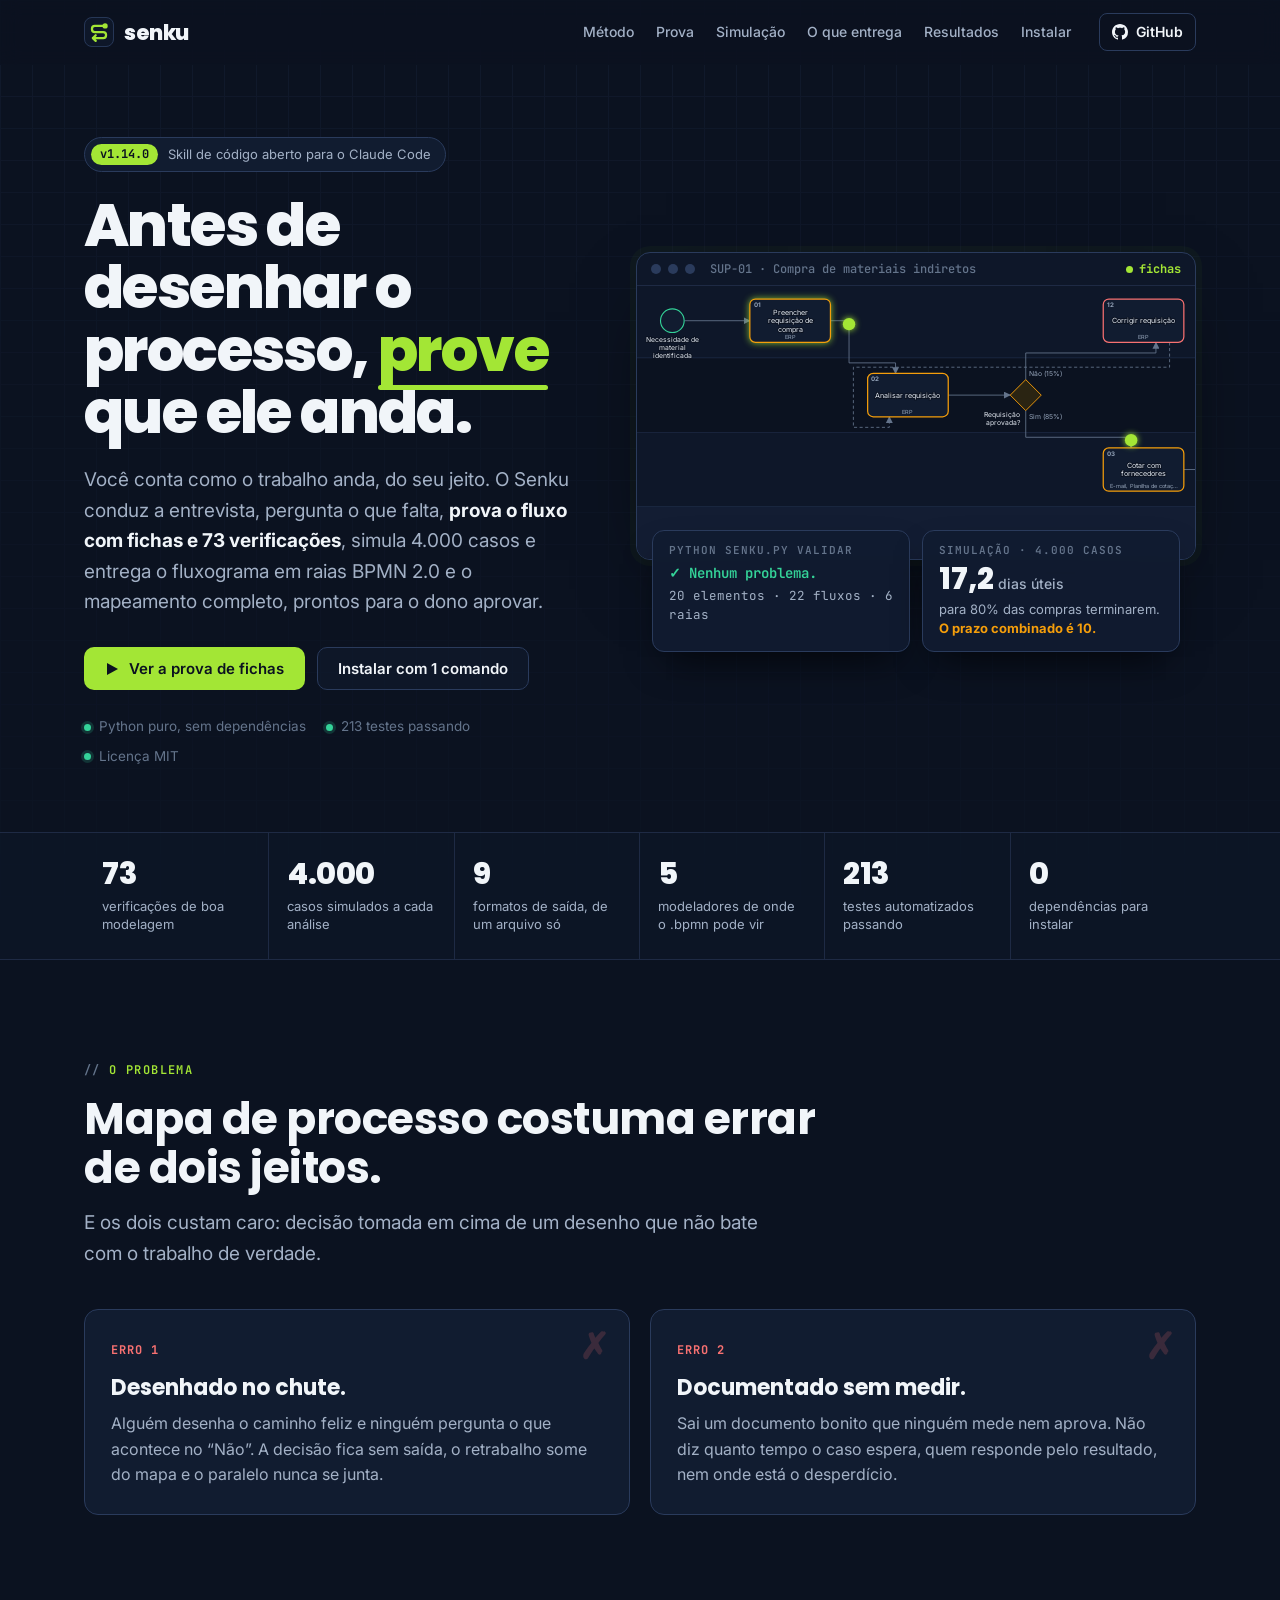
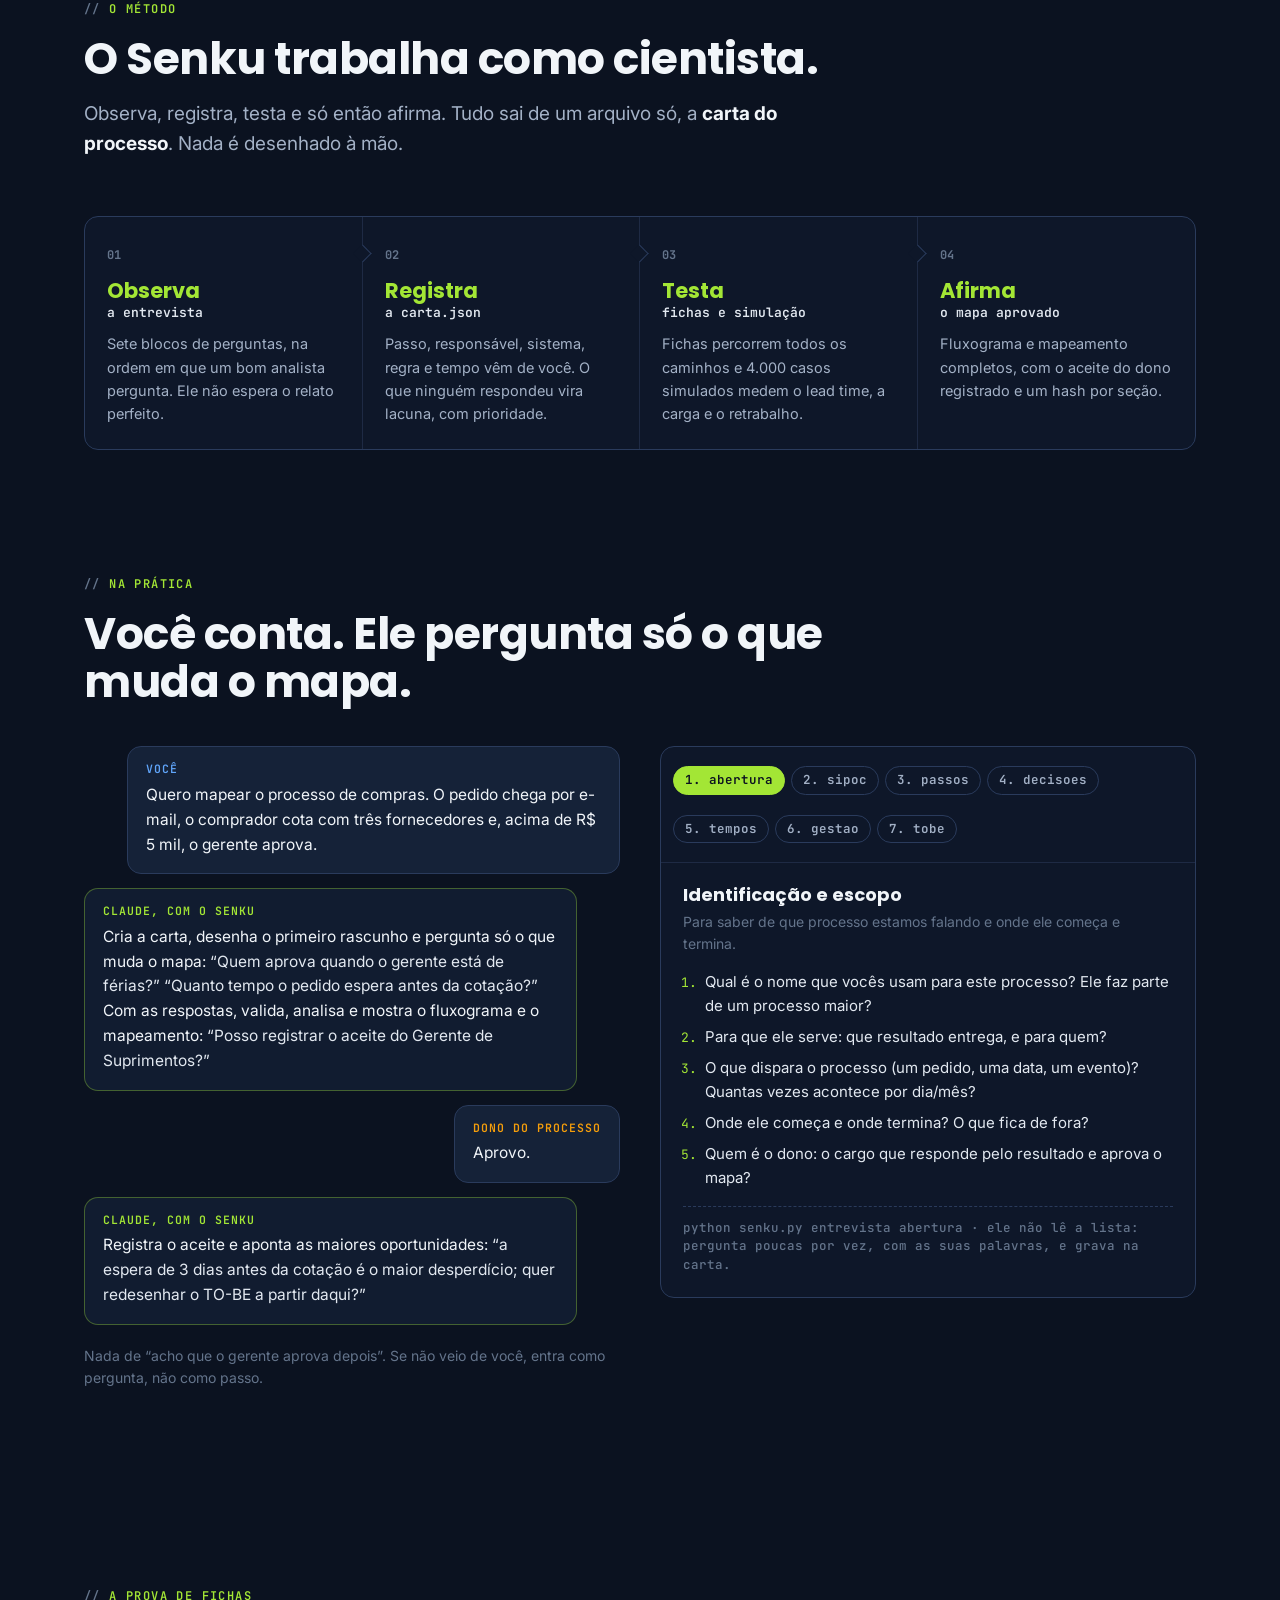
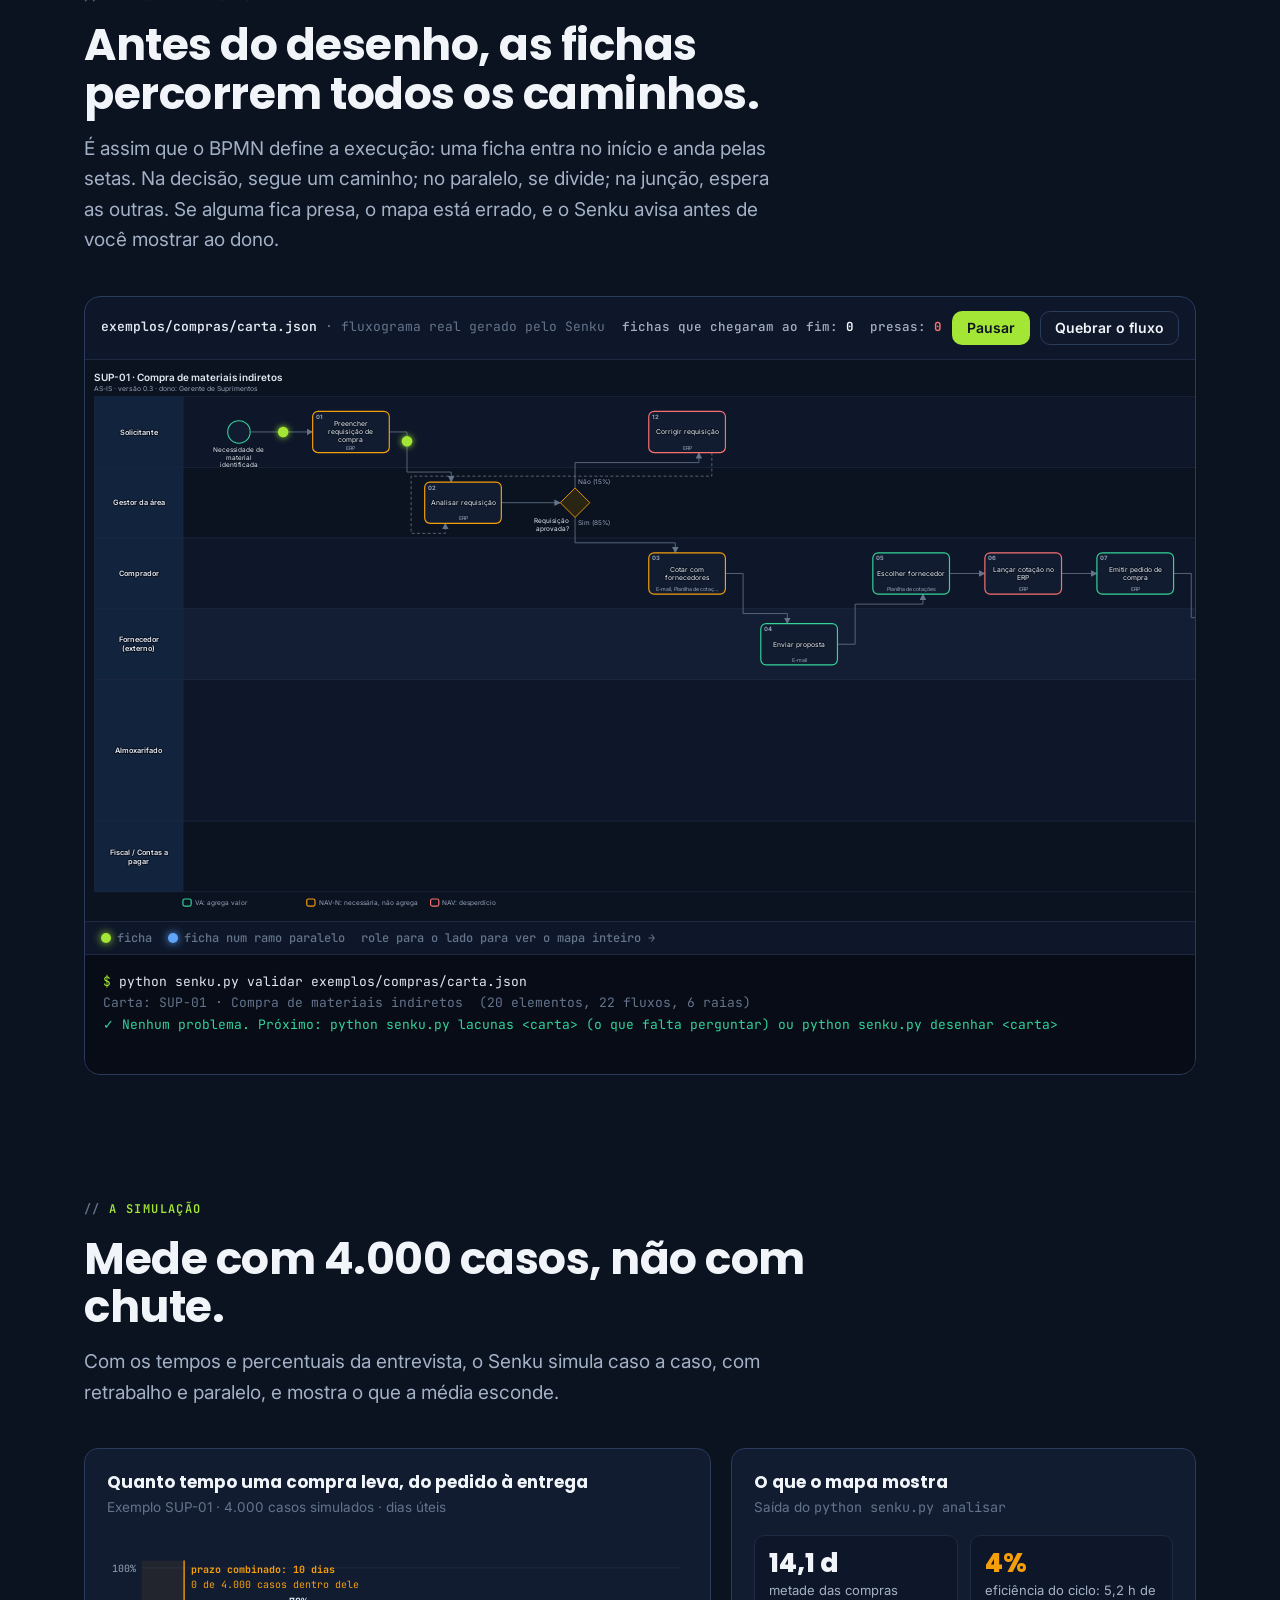
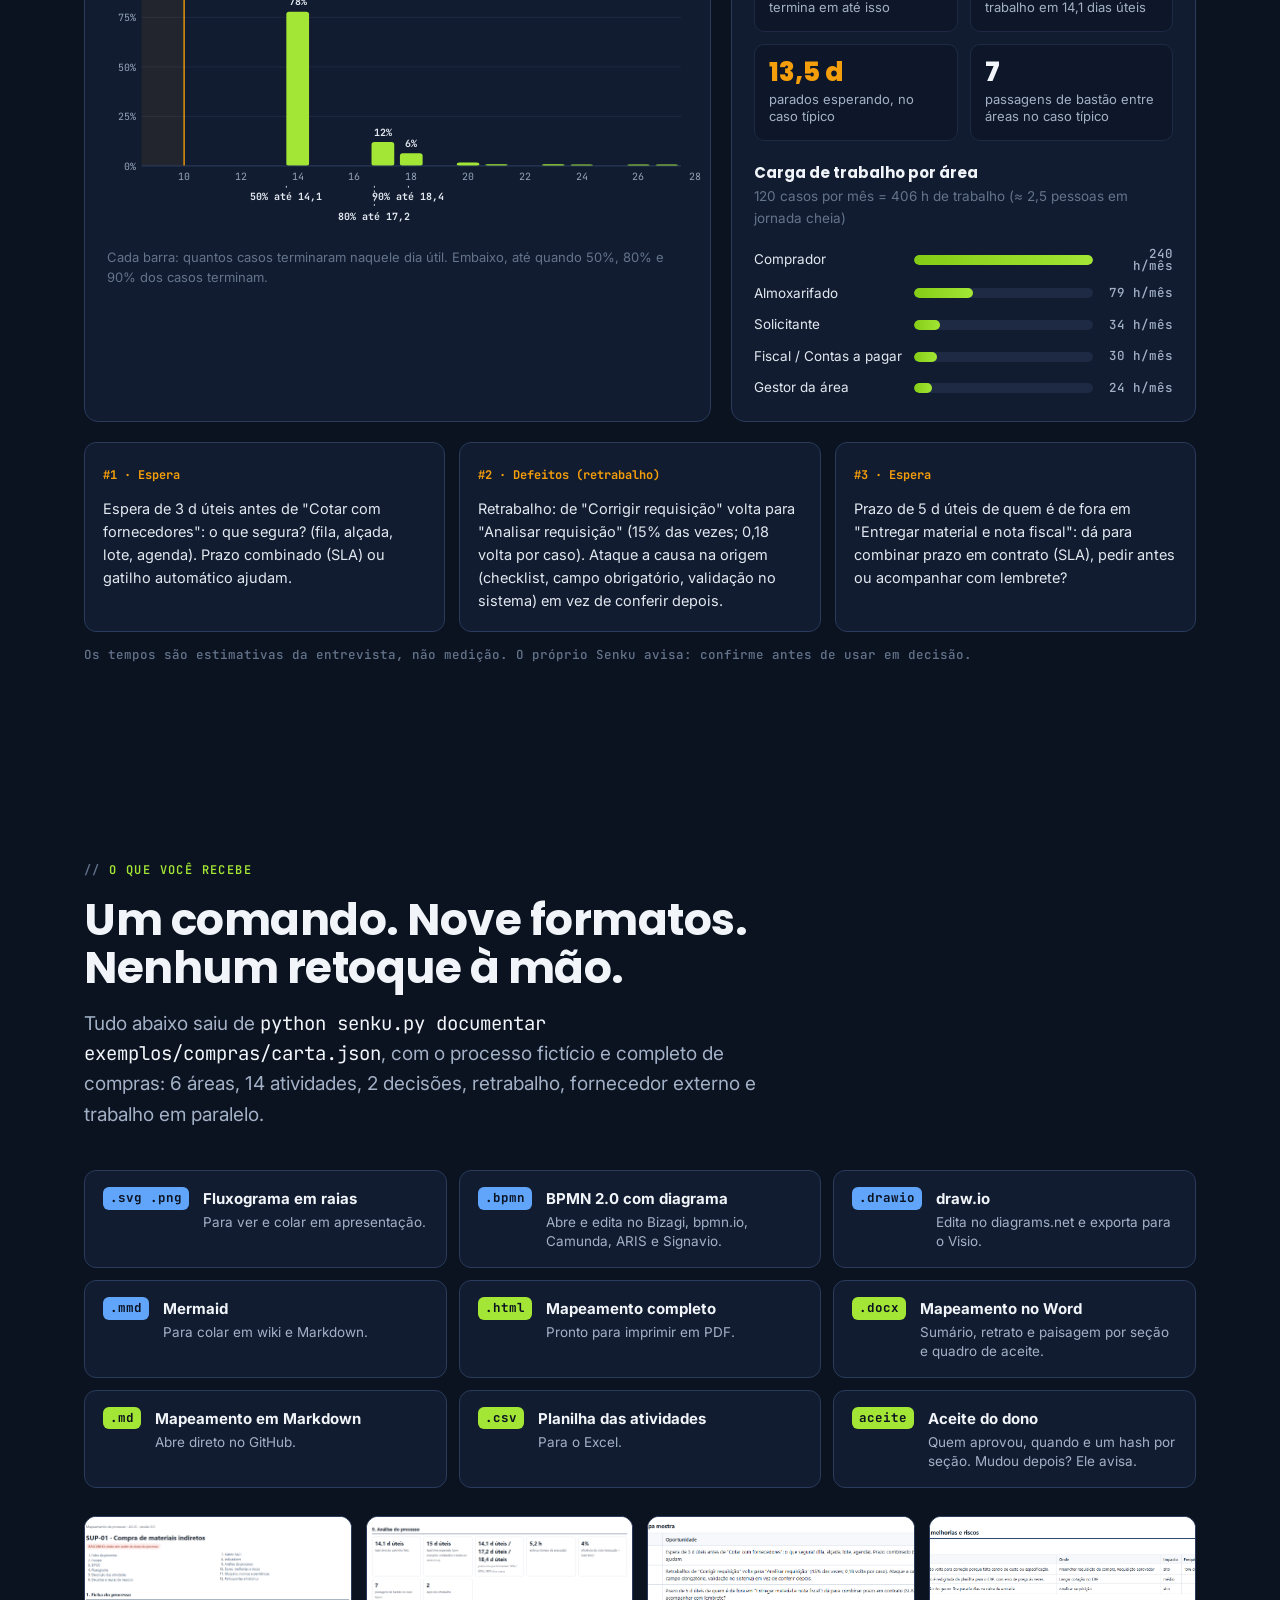
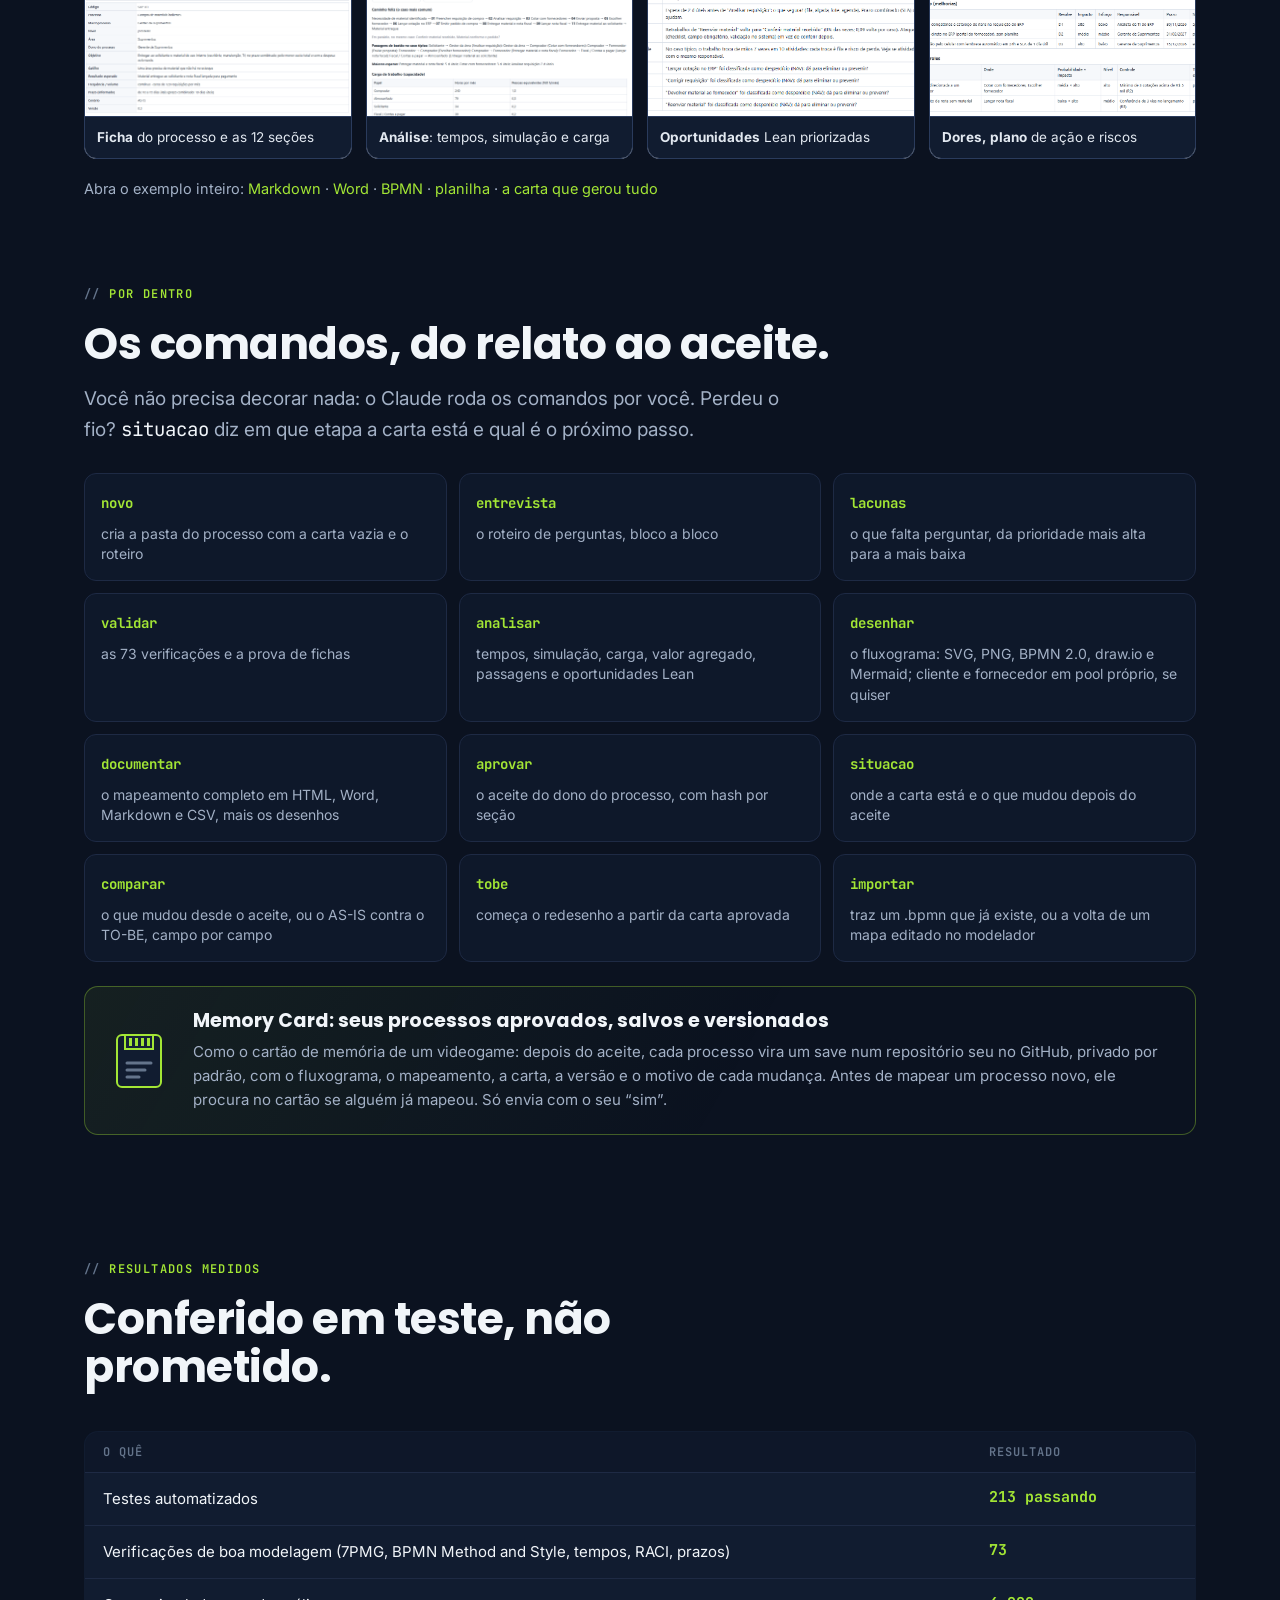
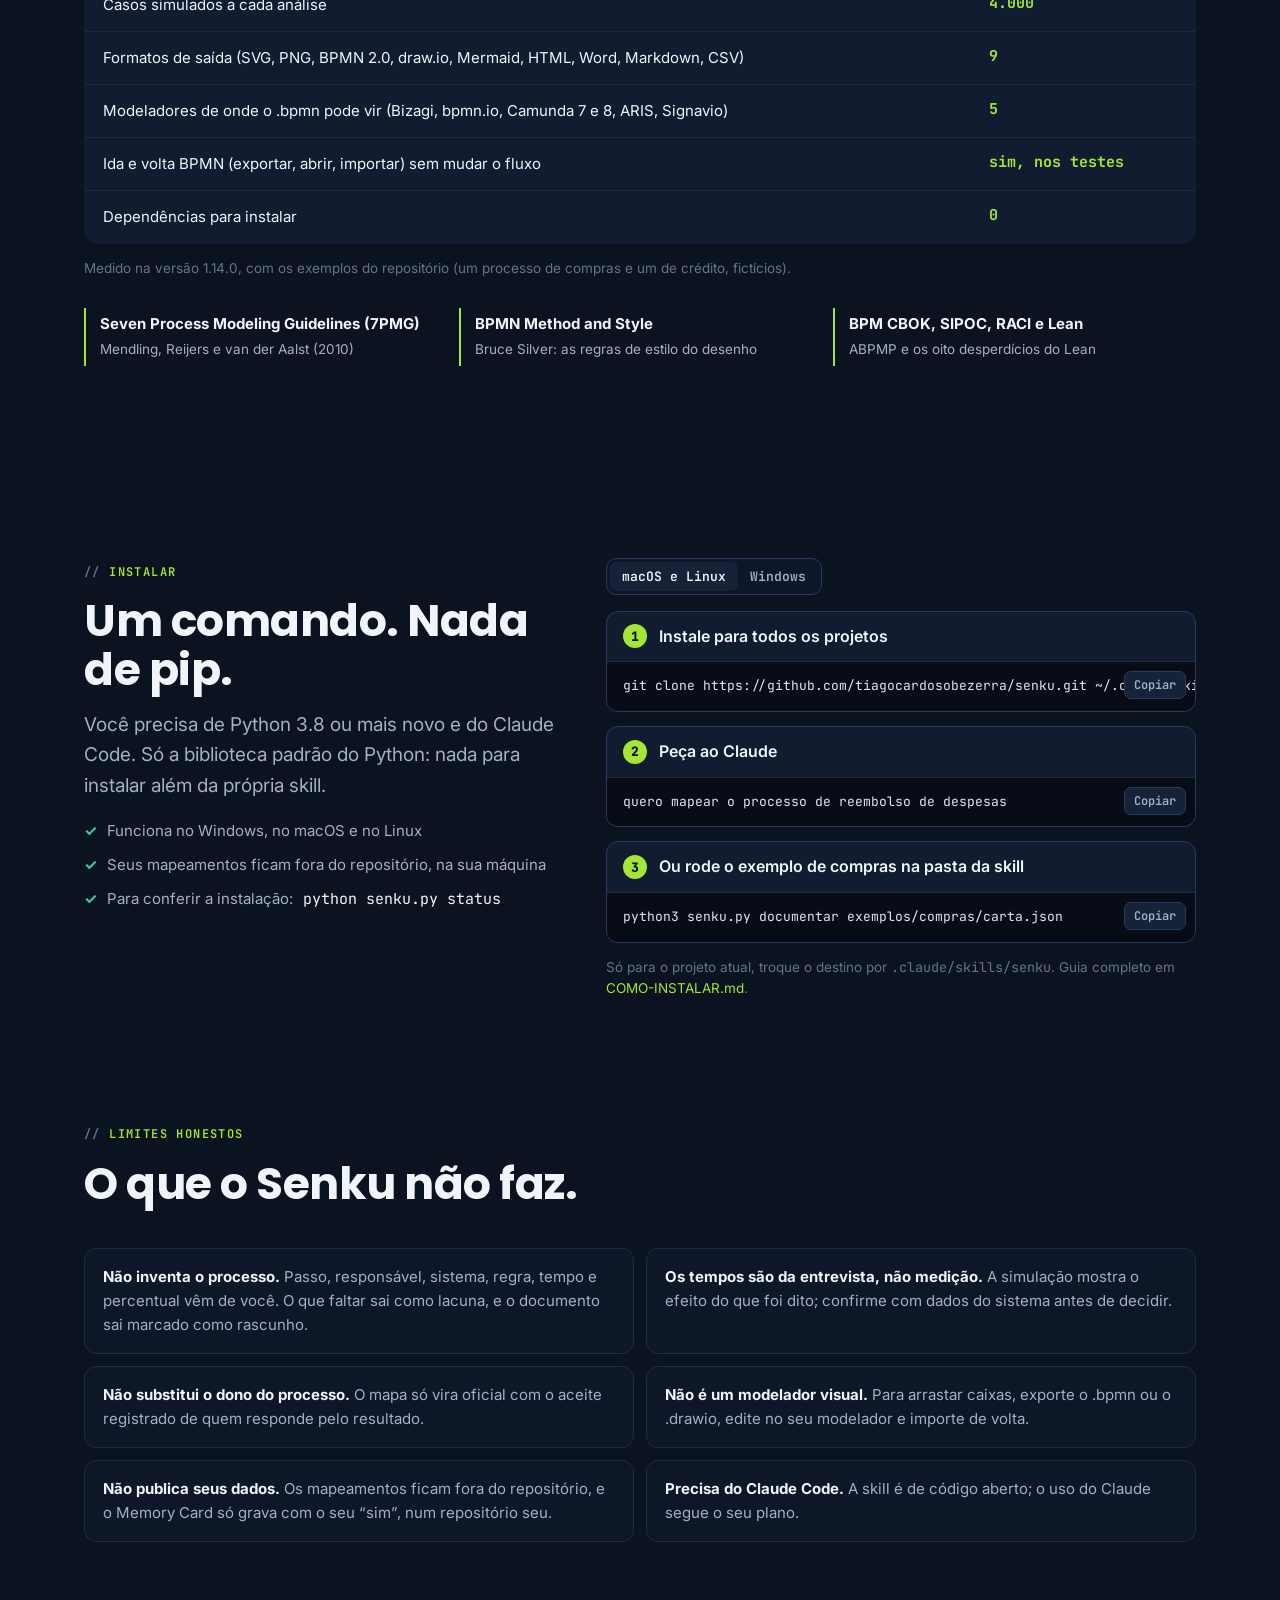
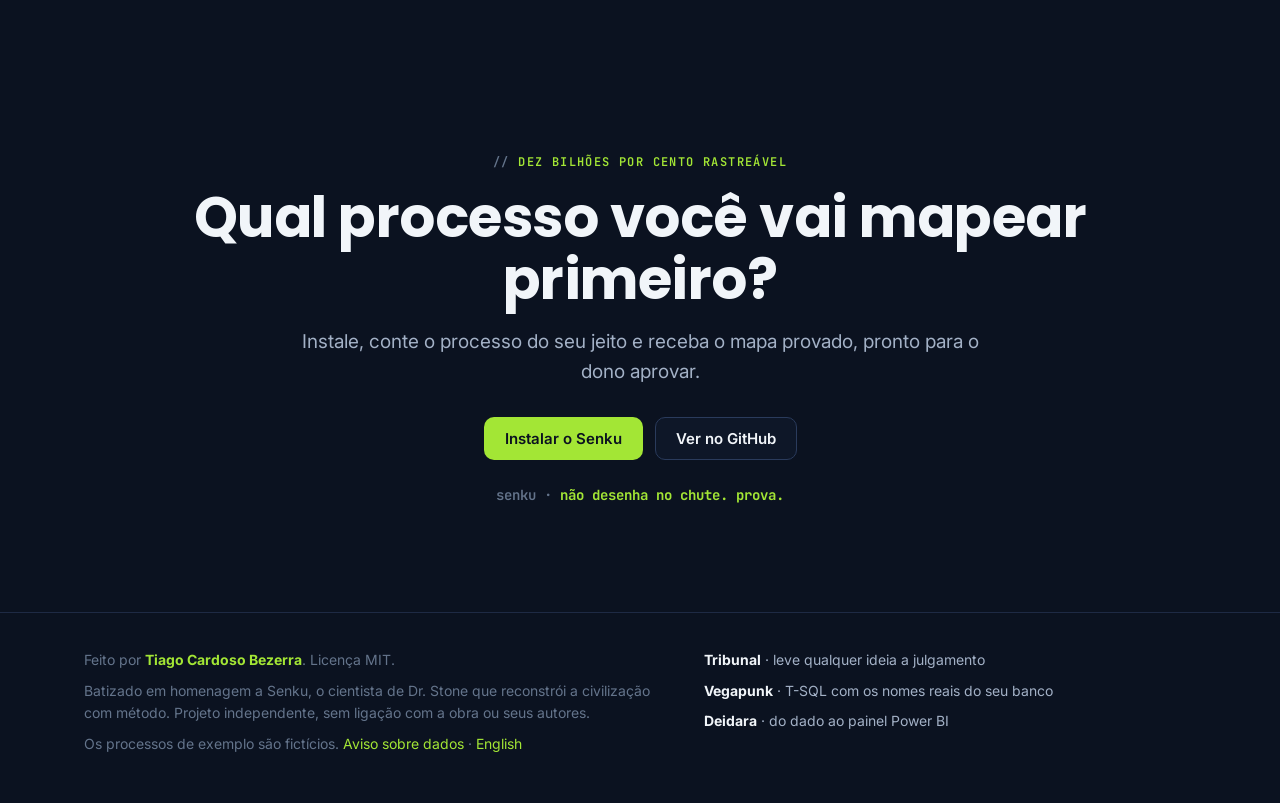
==== docs/index.html @ 747b3ee7 "Rebranding: project page (docs/), animated README hero and simulation, site generators - docs/index." ====
<!doctype html>
<html lang="pt-BR">
<head>
<meta charset="utf-8">
<meta name="viewport" content="width=device-width, initial-scale=1">
<title>Senku · mapeamento de processos com prova</title>
<meta name="description" content="Skill de código aberto para o Claude Code: você conta como o trabalho anda e o Senku conduz a entrevista, prova o fluxo com fichas e 73 verificações, simula 4.000 casos e entrega o fluxograma em raias BPMN 2.0 e o mapeamento completo, com aceite do dono.">
<meta property="og:title" content="Senku · não desenha no chute. Prova.">
<meta property="og:description" content="Conte o processo em português. Receba o fluxograma em raias BPMN 2.0 e o mapeamento completo, provados e prontos para o dono aprovar.">
<meta property="og:image" content="https://tiagocardosobezerra.github.io/senku/img/og.png">
<meta property="og:image:width" content="1280">
<meta property="og:image:height" content="640">
<meta property="og:type" content="website">
<meta property="og:url" content="https://tiagocardosobezerra.github.io/senku/">
<meta name="twitter:card" content="summary_large_image">
<meta name="theme-color" content="#0B1220">
<link rel="icon" href="img/icone.svg" type="image/svg+xml">
<link rel="preconnect" href="https://fonts.googleapis.com">
<link rel="preconnect" href="https://fonts.gstatic.com" crossorigin>
<link href="https://fonts.googleapis.com/css2?family=Inter:wght@400;500;600;700;800&family=JetBrains+Mono:wght@400;500;700&family=Poppins:wght@600;700;800&display=swap" rel="stylesheet">
<style>
:root{
  --bg:#0B1220; --bg2:#0E1729; --panel:#111C30; --surface:#152238; --line:#1E2A44; --line2:#2A3B5C;
  --ink:#F1F5F9; --ink2:#E2E8F0; --muted:#A3B1C6; --faint:#64748B;
  --lime:#A3E635; --lime2:#84CC16; --limebg:rgba(163,230,53,.10);
  --ok:#34D399; --amb:#F59E0B; --no:#F87171; --info:#60A5FA;
  --dp:'Poppins','Inter',system-ui,sans-serif; --tx:'Inter',system-ui,-apple-system,'Segoe UI',Roboto,sans-serif;
  --mo:'JetBrains Mono',ui-monospace,SFMono-Regular,Consolas,monospace;
  --w:1160px; --g:24px;
}
*{box-sizing:border-box}
html{scroll-behavior:smooth;scroll-padding-top:72px}
body{margin:0;background:var(--bg);color:var(--ink);font:16px/1.6 var(--tx);-webkit-font-smoothing:antialiased;overflow-x:hidden}
body::before{content:"";position:fixed;inset:0;z-index:-1;pointer-events:none;
  background-image:linear-gradient(var(--line) 1px,transparent 1px),linear-gradient(90deg,var(--line) 1px,transparent 1px);
  background-size:32px 32px;opacity:.35;mask-image:linear-gradient(180deg,#000 0,rgba(0,0,0,.5) 40%,rgba(0,0,0,.25) 100%)}
img{max-width:100%;display:block}
a{color:var(--lime);text-decoration:none}
a:hover{text-decoration:underline;text-underline-offset:3px}
:focus-visible{outline:2px solid var(--lime);outline-offset:3px;border-radius:4px}
.wrap{max-width:var(--w);margin:0 auto;padding:0 var(--g)}
.hero .wrap>*,.sim>*,.chat>*,.inst>*,.two>*,.lab,.blocks{min-width:0}
@media (max-width:560px){:root{--g:16px}section{padding:72px 0}.pill{font-size:12px}}
.mono{font-family:var(--mo)}
.kicker{font:600 12px/1 var(--mo);letter-spacing:1.4px;text-transform:uppercase;color:var(--lime)}
.kicker::before{content:"// ";color:var(--faint)}
h1,h2,h3{margin:0;line-height:1.12}
h2{font:700 clamp(28px,4vw,44px)/1.1 var(--dp);letter-spacing:-.5px;margin:14px 0 16px}
h3{font:600 18px/1.3 var(--tx)}
p{margin:0}
.lead{font-size:clamp(17px,1.6vw,19px);color:var(--muted);max-width:700px}
em.hl{font-style:normal;color:var(--lime)}
section{padding:96px 0}
.sec-head{max-width:760px;margin-bottom:40px}
.rv{opacity:0;transform:translateY(14px);transition:opacity .6s ease,transform .6s ease}
.rv.in{opacity:1;transform:none}
.sr{position:absolute;width:1px;height:1px;overflow:hidden;clip:rect(0 0 0 0);white-space:nowrap}

/* barra */
nav.top{position:sticky;top:0;z-index:20;background:rgba(11,18,32,.82);backdrop-filter:blur(10px);border-bottom:1px solid transparent;transition:border-color .2s}
nav.top.sc{border-bottom-color:var(--line)}
nav.top .wrap{display:flex;align-items:center;gap:28px;height:64px}
.brand{display:flex;align-items:center;gap:10px;color:var(--ink);font:800 21px/1 var(--dp);letter-spacing:-.4px}
.brand:hover{text-decoration:none}
.brand svg{width:30px;height:30px}
nav.top ul{display:flex;gap:22px;list-style:none;margin:0 0 0 auto;padding:0}
nav.top ul a{color:var(--muted);font-size:14px;font-weight:500}
nav.top ul a:hover{color:var(--ink);text-decoration:none}
.gh{display:inline-flex;align-items:center;gap:8px;border:1px solid var(--line2);border-radius:8px;padding:7px 12px;color:var(--ink);font-size:14px;font-weight:600}
.gh:hover{border-color:var(--lime);text-decoration:none}
@media (max-width:960px){nav.top ul{display:none}.gh{margin-left:auto}}

/* botões */
.ctas{display:flex;flex-wrap:wrap;gap:12px;margin-top:30px}
.btn{display:inline-flex;align-items:center;gap:10px;border-radius:10px;padding:13px 20px;font:600 15px/1 var(--tx);cursor:pointer;border:1px solid transparent;transition:transform .15s,background .15s,border-color .15s}
.btn:hover{text-decoration:none;transform:translateY(-1px)}
.btn-lime{background:var(--lime);color:#0B1220}
.btn-lime:hover{background:#bef264}
.btn-ghost{border-color:var(--line2);color:var(--ink);background:rgba(17,28,48,.6)}
.btn-ghost:hover{border-color:var(--lime)}
.btn-sm{padding:9px 14px;font-size:14px}

/* hero */
.hero{padding:72px 0 64px}
.hero .wrap{display:grid;grid-template-columns:1fr 1.12fr;gap:52px;align-items:center}
.pill{display:inline-flex;align-items:center;gap:10px;border:1px solid var(--line2);background:var(--panel);border-radius:999px;padding:6px 14px 6px 6px;font-size:13px;color:var(--muted)}
.pill b{background:var(--lime);color:#0B1220;border-radius:999px;padding:3px 9px;font:700 12px/1.2 var(--mo)}
.hero h1{font:800 clamp(38px,5vw,60px)/1.04 var(--dp);letter-spacing:-1.6px;margin:22px 0 22px}
.hero h1 em{font-style:normal;color:var(--lime);position:relative;white-space:nowrap}
.hero h1 em::after{content:"";position:absolute;left:0;right:0;bottom:.02em;height:.09em;background:var(--lime);border-radius:4px;transform-origin:left;animation:sub 1.1s .5s cubic-bezier(.2,.8,.2,1) both}
@keyframes sub{from{transform:scaleX(0)}}
.hero-meta{display:flex;flex-wrap:wrap;gap:8px 20px;margin-top:26px;color:var(--faint);font-size:13.5px}
.hero-meta span{display:inline-flex;align-items:center;gap:8px}
.hero-meta i{width:7px;height:7px;border-radius:50%;background:var(--ok);box-shadow:0 0 0 3px rgba(52,211,153,.18)}
.stage{position:relative}
.frame{border:1px solid var(--line2);border-radius:14px;background:var(--bg2);overflow:hidden;box-shadow:0 30px 80px -30px rgba(0,0,0,.7),0 0 0 6px rgba(163,230,53,.03)}
.frame .bar{display:flex;align-items:center;gap:7px;padding:10px 14px;border-bottom:1px solid var(--line);font:500 12px/1 var(--mo);color:var(--faint)}
.frame .bar i{width:10px;height:10px;border-radius:50%;background:var(--line2)}
.frame .bar span{margin-left:8px;white-space:nowrap;overflow:hidden;text-overflow:ellipsis}
.frame .bar b{margin-left:auto;color:var(--lime);font-weight:700;display:inline-flex;align-items:center;gap:6px;white-space:nowrap}
.frame .bar b::before{content:"";width:7px;height:7px;border-radius:50%;background:var(--lime);animation:pulse 1.6s infinite}
@keyframes pulse{50%{opacity:.25}}
.hero-diagram{aspect-ratio:900/440;width:100%}
.hero-diagram svg{width:100%;height:100%;display:block}
.cards{display:grid;grid-template-columns:1fr 1fr;gap:12px;margin:-30px 16px 0;position:relative}
.card{position:relative;background:rgba(17,28,48,.96);border:1px solid var(--line2);border-radius:12px;padding:14px 16px;box-shadow:0 18px 40px -16px rgba(0,0,0,.8);backdrop-filter:blur(6px)}
.card small{display:block;font:600 11px/1 var(--mo);letter-spacing:1px;text-transform:uppercase;color:var(--faint);margin-bottom:8px}
.card .ok{color:var(--ok);font:600 14px/1.4 var(--mo)}
.card .meta{color:var(--muted);font:12.5px/1.5 var(--mo);margin-top:4px}
.card .big{font:800 30px/1 var(--dp);color:var(--ink)}
.card .big span{font:500 14px var(--tx);color:var(--muted);margin-left:4px}
.card p{font-size:13px;color:var(--muted);margin-top:6px;line-height:1.45}
.card p b{color:var(--amb)}
@media (max-width:980px){.hero .wrap{grid-template-columns:1fr;gap:40px}}
@media (max-width:560px){.cards{grid-template-columns:1fr;margin:12px 0 0}}

/* números */
.facts{border-top:1px solid var(--line);border-bottom:1px solid var(--line);background:rgba(14,23,41,.7)}
.facts .wrap{display:grid;grid-template-columns:repeat(6,1fr)}
.fact{padding:26px 18px;border-right:1px solid var(--line)}
.fact:last-child{border-right:0}
.fact b{display:block;font:800 30px/1 var(--dp);color:var(--ink);letter-spacing:-.5px}
.fact span{display:block;margin-top:8px;font-size:13px;color:var(--muted);line-height:1.4}
@media (max-width:900px){.facts .wrap{grid-template-columns:repeat(3,1fr)}.fact:nth-child(3){border-right:0}.fact:nth-child(-n+3){border-bottom:1px solid var(--line)}}
@media (max-width:520px){.facts .wrap{grid-template-columns:repeat(2,1fr)}.fact{border-right:1px solid var(--line)!important;border-bottom:1px solid var(--line)}.fact:nth-child(2n){border-right:0!important}}

/* problema e método */
.two{display:grid;grid-template-columns:1fr 1fr;gap:20px}
.err{border:1px solid var(--line2);border-radius:14px;padding:26px;background:var(--panel);position:relative;overflow:hidden}
.err .tag{font:700 12px/1 var(--mo);color:var(--no);letter-spacing:1px}
.err h3{font:700 22px/1.25 var(--dp);margin:12px 0 10px}
.err p{color:var(--muted)}
.err .x{position:absolute;right:20px;top:18px;font:700 36px/1 var(--mo);color:rgba(248,113,113,.18)}
.method{display:grid;grid-template-columns:repeat(4,1fr);gap:0;margin-top:56px;border:1px solid var(--line2);border-radius:14px;overflow:hidden;background:var(--bg2)}
.step{padding:24px 22px;border-right:1px solid var(--line);position:relative}
.step:last-child{border-right:0}
.step .n{font:700 12px/1 var(--mo);color:var(--faint)}
.step h3{font:700 21px/1.2 var(--dp);margin:12px 0 2px;color:var(--lime)}
.step .s{font:600 13px/1.3 var(--mo);color:var(--ink2)}
.step p{color:var(--muted);font-size:14.5px;margin-top:10px}
.step:not(:last-child)::after{content:"";position:absolute;right:-7px;top:30px;width:12px;height:12px;border-top:1px solid var(--line2);border-right:1px solid var(--line2);transform:rotate(45deg);background:var(--bg2);z-index:1}
@media (max-width:860px){.two{grid-template-columns:1fr}.method{grid-template-columns:1fr 1fr}.step:nth-child(2){border-right:0}.step:nth-child(-n+2){border-bottom:1px solid var(--line)}.step::after{display:none}}
@media (max-width:520px){.method{grid-template-columns:1fr}.step{border-right:0!important;border-bottom:1px solid var(--line)}}

/* conversa */
.chat{display:grid;grid-template-columns:1fr 1fr;gap:40px;align-items:start}
.msgs{display:flex;flex-direction:column;gap:14px}
.msg{border-radius:14px;padding:16px 18px;max-width:92%;border:1px solid var(--line2);font-size:15.5px}
.msg b.who{display:block;font:600 11.5px/1 var(--mo);letter-spacing:1px;text-transform:uppercase;margin-bottom:8px}
.msg.you{background:var(--surface);align-self:flex-end}
.msg.you b.who{color:var(--info)}
.msg.sk{background:var(--panel);border-color:rgba(163,230,53,.35)}
.msg.sk b.who{color:var(--lime)}
.msg.own{background:var(--surface);align-self:flex-end}
.msg.own b.who{color:var(--amb)}
.msg q{color:var(--ink2);quotes:"“" "”"}
.blocks{border:1px solid var(--line2);border-radius:14px;background:var(--bg2);overflow:hidden}
.blocks [role=tablist]{display:flex;flex-wrap:wrap;gap:6px;padding:12px;border-bottom:1px solid var(--line);list-style:none;margin:0}
.blocks [role=tab]{font:600 12.5px/1 var(--mo);color:var(--muted);background:transparent;border:1px solid var(--line2);border-radius:999px;padding:7px 11px;cursor:pointer}
.blocks [role=tab][aria-selected=true]{background:var(--lime);border-color:var(--lime);color:#0B1220}
.blocks [role=tabpanel]{padding:20px 22px 22px}
.blocks h3{font:700 18px/1.3 var(--dp)}
.blocks .why{color:var(--faint);font-size:14px;margin:4px 0 14px}
.blocks ol{margin:0;padding-left:22px;color:var(--ink2);font-size:15px}
.blocks li{margin:7px 0}
.blocks li::marker{color:var(--lime);font-family:var(--mo);font-size:13px}
.blocks .nota{margin-top:16px;font:500 12.5px/1.5 var(--mo);color:var(--faint);border-top:1px dashed var(--line2);padding-top:12px}
@media (max-width:900px){.chat{grid-template-columns:1fr}}

/* prova */
.lab{border:1px solid var(--line2);border-radius:16px;background:var(--bg2);overflow:hidden}
.lab-bar{display:flex;flex-wrap:wrap;align-items:center;gap:10px;padding:14px 16px;border-bottom:1px solid var(--line)}
.lab-bar .t{font:600 13px/1.3 var(--mo);color:var(--ink2);margin-right:auto}
.lab-bar .t span{color:var(--faint);font-weight:400}
.cnt{display:flex;gap:16px;font:500 12.5px/1 var(--mo);color:var(--muted)}
.cnt b{color:var(--ink)}
.cnt .bad b{color:var(--no)}
.diagram{overflow-x:auto;overscroll-behavior-x:contain;scrollbar-color:var(--line2) transparent}
.diagram .inner{width:1900px;aspect-ratio:3222/952}
.diagram svg{width:100%;height:100%;display:block}
.hint{font:500 12px/1 var(--mo);color:var(--faint);padding:10px 16px;border-top:1px solid var(--line);display:flex;gap:16px;flex-wrap:wrap}
.hint i{display:inline-block;width:10px;height:10px;border-radius:50%;background:var(--lime);vertical-align:-1px;margin-right:6px;box-shadow:0 0 8px var(--lime)}
.term{background:#070C17;border-top:1px solid var(--line);padding:16px 18px;font:13px/1.65 var(--mo);color:var(--ink2);white-space:pre-wrap;min-height:120px}
.term .p{color:var(--lime)}
.term .ok{color:var(--ok)}
.term .er{color:var(--no)}
.term .dim{color:var(--faint)}
svg .seta{transition:opacity .3s}
svg .seta.cortada{opacity:.08}
svg .no.ativo rect,svg .no.ativo circle,svg .no.ativo path{filter:drop-shadow(0 0 6px rgba(163,230,53,.8))}
svg .no.travado rect{stroke:#F87171!important;stroke-width:3!important;animation:trav 1s infinite}
@keyframes trav{50%{stroke-opacity:.3}}
svg .ficha{fill:#A3E635;filter:drop-shadow(0 0 5px #A3E635)}
svg .ficha.par{fill:#60A5FA;filter:drop-shadow(0 0 5px #60A5FA)}
svg .ficha.morta{fill:#F87171;filter:drop-shadow(0 0 6px #F87171)}
svg .fim-ok{animation:fimok .7s ease-out}
@keyframes fimok{from{stroke-width:8;stroke:#A3E635}}

/* simulação */
.sim{display:grid;grid-template-columns:1.35fr 1fr;gap:20px}
.panel{border:1px solid var(--line2);border-radius:14px;background:var(--panel);padding:22px}
.panel h3{font:700 17px/1.3 var(--dp)}
.panel .sub{color:var(--faint);font-size:13.5px;margin-top:4px}
.chart{margin-top:18px}
.chart svg{width:100%;height:auto;display:block;overflow:visible}
.chart text{font-family:var(--mo);font-size:11px;fill:#94A3B8}
.chart .bar{fill:#2A3B5C;transition:fill .2s}
.chart .bar.dentro{fill:#A3E635}
.chart g.col:hover .bar{fill:#bef264}
.chart g.col:hover .bar:not(.dentro){fill:#475569}
.legend{margin-top:10px;font-size:13px;color:var(--faint)}
.legend i{display:inline-block;width:12px;height:3px;vertical-align:middle;margin-right:6px;border-radius:2px}
.kpis{display:grid;grid-template-columns:1fr 1fr;gap:12px;margin-top:4px}
.kpi{border:1px solid var(--line);border-radius:10px;padding:14px;background:var(--bg2)}
.kpi b{display:block;font:800 26px/1 var(--dp)}
.kpi span{display:block;font-size:13px;color:var(--muted);margin-top:6px;line-height:1.35}
.kpi.warn b{color:var(--amb)}
.load{margin-top:18px;display:flex;flex-direction:column;gap:10px}
.load div{display:grid;grid-template-columns:150px 1fr 70px;gap:10px;align-items:center;font-size:13.5px;color:var(--ink2)}
.load .tr{height:10px;border-radius:6px;background:var(--line);overflow:hidden}
.load .tr i{display:block;height:100%;background:linear-gradient(90deg,var(--lime2),var(--lime));border-radius:6px;width:0;transition:width 1.2s cubic-bezier(.2,.8,.2,1)}
.load .v{font:500 12.5px/1 var(--mo);color:var(--muted);text-align:right}
.opps{margin-top:20px;display:grid;grid-template-columns:repeat(3,1fr);gap:14px}
.opp{border:1px solid var(--line2);border-radius:12px;padding:18px;background:var(--panel)}
.opp .n{font:700 12px/1 var(--mo);color:var(--amb)}
.opp p{margin-top:10px;color:var(--ink2);font-size:14.5px}
.disc{margin-top:14px;font:500 12.5px/1.5 var(--mo);color:var(--faint)}
@media (max-width:900px){.sim{grid-template-columns:1fr}.opps{grid-template-columns:1fr}.load div{grid-template-columns:120px 1fr 60px}}

/* entregas */
.formats{display:grid;grid-template-columns:repeat(3,1fr);gap:12px}
.fmt{border:1px solid var(--line2);border-radius:12px;padding:16px 18px;background:var(--panel);display:flex;gap:14px;align-items:flex-start}
.fmt code{font:700 12.5px/1 var(--mo);color:#0B1220;background:var(--lime);border-radius:6px;padding:5px 7px;white-space:nowrap}
.fmt.d code{background:var(--info)}
.fmt b{display:block;font-size:15px}
.fmt span{display:block;color:var(--muted);font-size:13.5px;margin-top:2px;line-height:1.4}
.gallery{display:grid;grid-template-columns:repeat(4,1fr);gap:14px;margin-top:28px}
.shot{border:1px solid var(--line2);border-radius:12px;overflow:hidden;background:#fff;display:block;transition:transform .2s,border-color .2s}
.shot:hover{transform:translateY(-3px);border-color:var(--lime);text-decoration:none}
.shot img{aspect-ratio:4/3;object-fit:cover;object-position:top;width:100%}
.shot span{display:block;background:var(--panel);color:var(--ink2);font-size:13.5px;padding:10px 12px;border-top:1px solid var(--line2)}
.docs{margin-top:18px;color:var(--muted);font-size:14.5px}
@media (max-width:900px){.formats{grid-template-columns:1fr 1fr}.gallery{grid-template-columns:1fr 1fr}}
@media (max-width:560px){.formats{grid-template-columns:1fr}}

/* comandos */
.cmds{display:grid;grid-template-columns:repeat(3,1fr);gap:12px}
.cmd{border:1px solid var(--line);border-radius:12px;padding:16px;background:rgba(17,28,48,.7)}
.cmd code{font:700 14px/1 var(--mo);color:var(--lime)}
.cmd p{color:var(--muted);font-size:14px;margin-top:8px;line-height:1.45}
.memcard{margin-top:24px;display:grid;grid-template-columns:auto 1fr;gap:22px;align-items:center;border:1px solid rgba(163,230,53,.35);border-radius:14px;padding:22px;background:linear-gradient(120deg,rgba(163,230,53,.07),transparent 60%)}
.memcard svg{width:64px;height:64px}
.memcard h3{font:700 19px/1.3 var(--dp)}
.memcard p{color:var(--muted);margin-top:6px;font-size:15px}
@media (max-width:900px){.cmds{grid-template-columns:1fr 1fr}}
@media (max-width:560px){.cmds{grid-template-columns:1fr}.memcard{grid-template-columns:1fr}}

/* resultados */
table.res{width:100%;border-collapse:collapse;border:1px solid var(--line2);border-radius:14px;overflow:hidden;background:var(--panel)}
table.res th,table.res td{text-align:left;padding:14px 18px;border-bottom:1px solid var(--line);font-size:15px;vertical-align:top}
table.res th{font:600 12px/1 var(--mo);letter-spacing:1px;text-transform:uppercase;color:var(--faint);background:var(--bg2)}
table.res td:last-child{font:700 15px/1.4 var(--mo);color:var(--lime);white-space:nowrap}
table.res tr:last-child td{border-bottom:0}
.src{margin-top:14px;color:var(--faint);font-size:13.5px}
.refs{display:grid;grid-template-columns:repeat(3,1fr);gap:12px;margin-top:28px}
.ref{border-left:2px solid var(--lime);padding:4px 0 4px 14px}
.ref b{display:block;font-size:15px}
.ref span{color:var(--muted);font-size:13.5px}
@media (max-width:760px){.refs{grid-template-columns:1fr}table.res td:last-child{white-space:normal}}

/* instalar */
.inst{display:grid;grid-template-columns:.9fr 1.1fr;gap:40px;align-items:start}
.os{display:inline-flex;border:1px solid var(--line2);border-radius:10px;padding:3px;margin-bottom:16px;background:var(--bg2)}
.os button{font:600 13px/1 var(--mo);color:var(--muted);background:none;border:0;border-radius:7px;padding:8px 12px;cursor:pointer}
.os button[aria-pressed=true]{background:var(--surface);color:var(--ink)}
.steps{display:flex;flex-direction:column;gap:14px}
.st{border:1px solid var(--line2);border-radius:12px;background:var(--panel);overflow:hidden}
.st header{display:flex;align-items:center;gap:12px;padding:12px 16px;border-bottom:1px solid var(--line)}
.st header b{width:24px;height:24px;border-radius:50%;background:var(--lime);color:#0B1220;display:grid;place-items:center;font:800 13px/1 var(--mo)}
.st header span{font-weight:600}
.code{position:relative;background:#070C17}
.code pre{margin:0;padding:14px 16px;padding-right:76px;overflow-x:auto;font:13px/1.6 var(--mo);color:var(--ink2)}
.code pre .c{color:var(--faint)}
.copy{position:absolute;top:9px;right:9px;font:600 12px/1 var(--mo);color:var(--muted);background:var(--surface);border:1px solid var(--line2);border-radius:7px;padding:7px 9px;cursor:pointer}
.copy:hover{color:var(--ink);border-color:var(--lime)}
.req{margin-top:18px;display:flex;flex-direction:column;gap:10px}
.req div{display:flex;gap:10px;color:var(--muted);font-size:15px}
.req div::before{content:"✓";color:var(--ok);font-weight:700}
@media (max-width:900px){.inst{grid-template-columns:1fr}}

/* limites */
.limits{list-style:none;margin:0;padding:0;display:grid;grid-template-columns:1fr 1fr;gap:12px}
.limits li{border:1px solid var(--line);border-radius:12px;padding:16px 18px;background:rgba(17,28,48,.6);color:var(--muted);font-size:15px}
.limits li strong{color:var(--ink)}
@media (max-width:760px){.limits{grid-template-columns:1fr}}

.final{text-align:center;padding:110px 0}
.final .lead{margin:0 auto}
.final .ctas{justify-content:center}
.final h2{font-size:clamp(32px,5vw,56px)}
.tag-final{font:600 14px/1 var(--mo);color:var(--faint);margin-top:28px}
.tag-final b{color:var(--lime)}

footer.site{border-top:1px solid var(--line);padding:36px 0 48px;color:var(--faint);font-size:14px}
footer.site .wrap{display:grid;grid-template-columns:1.2fr 1fr;gap:30px}
footer.site p+p{margin-top:8px}
.others{display:flex;flex-direction:column;gap:8px}
.others a{color:var(--muted)}
.others a b{color:var(--ink)}
@media (max-width:760px){footer.site .wrap{grid-template-columns:1fr}}

@media (prefers-reduced-motion:reduce){
  *,*::before,*::after{animation:none!important;transition:none!important;scroll-behavior:auto!important}
  .rv{opacity:1;transform:none}
}
</style>
</head>
<body>

<nav class="top" id="nav" aria-label="Principal">
  <div class="wrap">
    <a class="brand" href="#topo" aria-label="Senku, início">
      <svg viewBox="0 0 32 32" aria-hidden="true"><rect x=".5" y=".5" width="31" height="31" rx="8" fill="#0E1729" stroke="#2A3B5C"/><path d="M22.5 9.5H11.5a3 3 0 0 0-3 3v.5a3 3 0 0 0 3 3h9a3 3 0 0 1 3 3v.5a3 3 0 0 1-3 3H9.5" fill="none" stroke="#A3E635" stroke-width="2.4" stroke-linecap="round"/><path d="M12.5 19.5 9.5 22.5l3 3" fill="none" stroke="#A3E635" stroke-width="2.4" stroke-linecap="round" stroke-linejoin="round"/><circle cx="22.5" cy="9.5" r="2.8" fill="#A3E635"/></svg>
      senku
    </a>
    <ul>
      <li><a href="#metodo">Método</a></li>
      <li><a href="#prova">Prova</a></li>
      <li><a href="#simulacao">Simulação</a></li>
      <li><a href="#entrega">O que entrega</a></li>
      <li><a href="#resultados">Resultados</a></li>
      <li><a href="#instalar">Instalar</a></li>
    </ul>
    <a class="gh" href="https://github.com/tiagocardosobezerra/senku">
      <svg width="16" height="16" viewBox="0 0 16 16" aria-hidden="true"><path fill="currentColor" d="M8 0C3.58 0 0 3.58 0 8c0 3.54 2.29 6.53 5.47 7.59.4.07.55-.17.55-.38 0-.19-.01-.82-.01-1.49-2.01.37-2.53-.49-2.69-.94-.09-.23-.48-.94-.82-1.13-.28-.15-.68-.52-.01-.53.63-.01 1.08.58 1.23.82.72 1.21 1.87.87 2.33.66.07-.52.28-.87.51-1.07-1.78-.2-3.64-.89-3.64-3.95 0-.87.31-1.59.82-2.15-.08-.2-.36-1.02.08-2.12 0 0 .67-.21 2.2.82.64-.18 1.32-.27 2-.27.68 0 1.36.09 2 .27 1.53-1.04 2.2-.82 2.2-.82.44 1.1.16 1.92.08 2.12.51.56.82 1.27.82 2.15 0 3.07-1.87 3.75-3.65 3.95.29.25.54.73.54 1.48 0 1.07-.01 1.93-.01 2.2 0 .21.15.46.55.38A8.013 8.013 0 0016 8c0-4.42-3.58-8-8-8z"/></svg>
      GitHub
    </a>
  </div>
</nav>

<header class="hero" id="topo">
  <div class="wrap">
    <div>
      <span class="pill"><b id="v-pill">v1.14.0</b> Skill de código aberto para o Claude Code</span>
      <h1>Antes de desenhar o processo, <em>prove</em> que ele anda.</h1>
      <p class="lead">Você conta como o trabalho anda, do seu jeito. O Senku conduz a entrevista, pergunta o que falta, <strong style="color:var(--ink)">prova o fluxo com fichas e 73 verificações</strong>, simula 4.000 casos e entrega o fluxograma em raias BPMN 2.0 e o mapeamento completo, prontos para o dono aprovar.</p>
      <div class="ctas">
        <a class="btn btn-lime" href="#prova">
          <svg width="14" height="14" viewBox="0 0 14 14" aria-hidden="true"><path d="M2 1l11 6-11 6z" fill="currentColor"/></svg>
          Ver a prova de fichas
        </a>
        <a class="btn btn-ghost" href="#instalar">Instalar com 1 comando</a>
      </div>
      <div class="hero-meta">
        <span><i></i>Python puro, sem dependências</span>
        <span><i></i>213 testes passando</span>
        <span><i></i>Licença MIT</span>
      </div>
    </div>
    <div class="stage">
      <div class="frame">
        <div class="bar"><i></i><i></i><i></i><span>SUP-01 · Compra de materiais indiretos</span><b>fichas</b></div>
        <div class="hero-diagram" id="heroDiagram" role="img" aria-label="Trecho do fluxograma em raias do exemplo de compras, com fichas luminosas percorrendo os caminhos: requisição, análise do gestor, decisão, cotação e pedido."></div>
      </div>
      <div class="cards">
      <div class="card laudo" role="note">
        <small>python senku.py validar</small>
        <div class="ok">✓ Nenhum problema.</div>
        <div class="meta">20 elementos · 22 fluxos · 6 raias</div>
      </div>
      <div class="card prazo" role="note">
        <small>simulação · 4.000 casos</small>
        <div class="big" id="hero-p80">17,2<span>dias úteis</span></div>
        <p>para 80% das compras terminarem. <b>O prazo combinado é 10.</b></p>
      </div>
      </div>
    </div>
  </div>
</header>

<div class="facts" aria-label="Números do Senku">
  <div class="wrap">
    <div class="fact"><b>73</b><span>verificações de boa modelagem</span></div>
    <div class="fact"><b>4.000</b><span>casos simulados a cada análise</span></div>
    <div class="fact"><b>9</b><span>formatos de saída, de um arquivo só</span></div>
    <div class="fact"><b>5</b><span>modeladores de onde o .bpmn pode vir</span></div>
    <div class="fact"><b>213</b><span>testes automatizados passando</span></div>
    <div class="fact"><b>0</b><span>dependências para instalar</span></div>
  </div>
</div>

<section id="metodo">
  <div class="wrap">
    <div class="sec-head rv">
      <span class="kicker">O problema</span>
      <h2>Mapa de processo costuma errar de dois jeitos.</h2>
      <p class="lead">E os dois custam caro: decisão tomada em cima de um desenho que não bate com o trabalho de verdade.</p>
    </div>
    <div class="two">
      <article class="err rv">
        <span class="x" aria-hidden="true">✗</span>
        <span class="tag">ERRO 1</span>
        <h3>Desenhado no chute.</h3>
        <p>Alguém desenha o caminho feliz e ninguém pergunta o que acontece no “Não”. A decisão fica sem saída, o retrabalho some do mapa e o paralelo nunca se junta.</p>
      </article>
      <article class="err rv">
        <span class="x" aria-hidden="true">✗</span>
        <span class="tag">ERRO 2</span>
        <h3>Documentado sem medir.</h3>
        <p>Sai um documento bonito que ninguém mede nem aprova. Não diz quanto tempo o caso espera, quem responde pelo resultado, nem onde está o desperdício.</p>
      </article>
    </div>

    <div class="sec-head rv" style="margin-top:80px;margin-bottom:0">
      <span class="kicker">O método</span>
      <h2>O Senku trabalha como cientista.</h2>
      <p class="lead">Observa, registra, testa e só então afirma. Tudo sai de um arquivo só, a <strong style="color:var(--ink)">carta do processo</strong>. Nada é desenhado à mão.</p>
    </div>
    <div class="method rv">
      <div class="step"><span class="n">01</span><h3>Observa</h3><div class="s">a entrevista</div><p>Sete blocos de perguntas, na ordem em que um bom analista pergunta. Ele não espera o relato perfeito.</p></div>
      <div class="step"><span class="n">02</span><h3>Registra</h3><div class="s">a carta.json</div><p>Passo, responsável, sistema, regra e tempo vêm de você. O que ninguém respondeu vira lacuna, com prioridade.</p></div>
      <div class="step"><span class="n">03</span><h3>Testa</h3><div class="s">fichas e simulação</div><p>Fichas percorrem todos os caminhos e 4.000 casos simulados medem o lead time, a carga e o retrabalho.</p></div>
      <div class="step"><span class="n">04</span><h3>Afirma</h3><div class="s">o mapa aprovado</div><p>Fluxograma e mapeamento completos, com o aceite do dono registrado e um hash por seção.</p></div>
    </div>
  </div>
</section>

<section id="exemplo" style="padding-top:24px">
  <div class="wrap">
    <div class="sec-head rv">
      <span class="kicker">Na prática</span>
      <h2>Você conta. Ele pergunta só o que muda o mapa.</h2>
    </div>
    <div class="chat">
      <div class="msgs">
        <div class="msg you rv"><b class="who">Você</b>Quero mapear o processo de compras. O pedido chega por e-mail, o comprador cota com três fornecedores e, acima de R$ 5 mil, o gerente aprova.</div>
        <div class="msg sk rv"><b class="who">Claude, com o Senku</b>Cria a carta, desenha o primeiro rascunho e pergunta só o que muda o mapa: <q>Quem aprova quando o gerente está de férias?</q> <q>Quanto tempo o pedido espera antes da cotação?</q> Com as respostas, valida, analisa e mostra o fluxograma e o mapeamento: <q>Posso registrar o aceite do Gerente de Suprimentos?</q></div>
        <div class="msg own rv"><b class="who">Dono do processo</b>Aprovo.</div>
        <div class="msg sk rv"><b class="who">Claude, com o Senku</b>Registra o aceite e aponta as maiores oportunidades: <q>a espera de 3 dias antes da cotação é o maior desperdício; quer redesenhar o TO-BE a partir daqui?</q></div>
        <p class="rv" style="color:var(--faint);font-size:14px;margin-top:6px">Nada de “acho que o gerente aprova depois”. Se não veio de você, entra como pergunta, não como passo.</p>
      </div>
      <div class="blocks rv" id="blocos">
        <ul role="tablist" aria-label="Blocos da entrevista" id="blocosTabs"></ul>
        <div role="tabpanel" id="blocosPanel" tabindex="0"></div>
      </div>
    </div>
  </div>
</section>

<section id="prova">
  <div class="wrap">
    <div class="sec-head rv">
      <span class="kicker">A prova de fichas</span>
      <h2>Antes do desenho, as fichas percorrem todos os caminhos.</h2>
      <p class="lead">É assim que o BPMN define a execução: uma ficha entra no início e anda pelas setas. Na decisão, segue um caminho; no paralelo, se divide; na junção, espera as outras. Se alguma fica presa, o mapa está errado, e o Senku avisa antes de você mostrar ao dono.</p>
    </div>
    <div class="lab rv">
      <div class="lab-bar">
        <div class="t">exemplos/compras/carta.json <span>· fluxograma real gerado pelo Senku</span></div>
        <div class="cnt" aria-live="polite"><span>fichas que chegaram ao fim: <b id="cFim">0</b></span><span class="bad">presas: <b id="cPresa">0</b></span></div>
        <button class="btn btn-lime btn-sm" type="button" id="bRodar" aria-pressed="true">Pausar</button>
        <button class="btn btn-ghost btn-sm" type="button" id="bQuebrar" aria-pressed="false">Quebrar o fluxo</button>
      </div>
      <div class="diagram" id="provaDiagram" tabindex="0" role="img" aria-label="Fluxograma em raias do processo SUP-01, compra de materiais indiretos: seis raias (solicitante, gestor da área, comprador, fornecedor, almoxarifado e fiscal), 14 atividades, 2 decisões e 2 paralelos, com fichas percorrendo os caminhos."><div class="inner"></div></div>
      <div class="hint"><span><i></i>ficha</span><span><i style="background:var(--info);box-shadow:0 0 8px var(--info)"></i>ficha num ramo paralelo</span><span>role para o lado para ver o mapa inteiro →</span></div>
      <div class="term" id="term" aria-live="polite"></div>
    </div>
  </div>
</section>

<section id="simulacao" style="padding-top:24px">
  <div class="wrap">
    <div class="sec-head rv">
      <span class="kicker">A simulação</span>
      <h2>Mede com 4.000 casos, não com chute.</h2>
      <p class="lead">Com os tempos e percentuais da entrevista, o Senku simula caso a caso, com retrabalho e paralelo, e mostra o que a média esconde.</p>
    </div>
    <div class="sim">
      <div class="panel rv">
        <h3>Quanto tempo uma compra leva, do pedido à entrega</h3>
        <p class="sub">Exemplo SUP-01 · 4.000 casos simulados · dias úteis</p>
        <div class="chart" id="hist"></div>
        <p class="legend">Cada barra: quantos casos terminaram naquele dia útil. Embaixo, até quando 50%, 80% e 90% dos casos terminam.</p>
      </div>
      <div class="panel rv">
        <h3>O que o mapa mostra</h3>
        <p class="sub">Saída do <span class="mono">python senku.py analisar</span></p>
        <div class="kpis" id="kpis" style="margin-top:16px"></div>
        <h3 style="margin-top:22px;font-size:15px">Carga de trabalho por área</h3>
        <p class="sub" id="cargaSub"></p>
        <div class="load" id="carga"></div>
      </div>
    </div>
    <div class="opps" id="opps"></div>
    <p class="disc">Os tempos são estimativas da entrevista, não medição. O próprio Senku avisa: confirme antes de usar em decisão.</p>
  </div>
</section>

<section id="entrega">
  <div class="wrap">
    <div class="sec-head rv">
      <span class="kicker">O que você recebe</span>
      <h2>Um comando. Nove formatos. Nenhum retoque à mão.</h2>
      <p class="lead">Tudo abaixo saiu de <span class="mono" style="color:var(--ink)">python senku.py documentar exemplos/compras/carta.json</span>, com o processo fictício e completo de compras: 6 áreas, 14 atividades, 2 decisões, retrabalho, fornecedor externo e trabalho em paralelo.</p>
    </div>
    <div class="formats">
      <div class="fmt d rv"><code>.svg .png</code><div><b>Fluxograma em raias</b><span>Para ver e colar em apresentação.</span></div></div>
      <div class="fmt d rv"><code>.bpmn</code><div><b>BPMN 2.0 com diagrama</b><span>Abre e edita no Bizagi, bpmn.io, Camunda, ARIS e Signavio.</span></div></div>
      <div class="fmt d rv"><code>.drawio</code><div><b>draw.io</b><span>Edita no diagrams.net e exporta para o Visio.</span></div></div>
      <div class="fmt d rv"><code>.mmd</code><div><b>Mermaid</b><span>Para colar em wiki e Markdown.</span></div></div>
      <div class="fmt rv"><code>.html</code><div><b>Mapeamento completo</b><span>Pronto para imprimir em PDF.</span></div></div>
      <div class="fmt rv"><code>.docx</code><div><b>Mapeamento no Word</b><span>Sumário, retrato e paisagem por seção e quadro de aceite.</span></div></div>
      <div class="fmt rv"><code>.md</code><div><b>Mapeamento em Markdown</b><span>Abre direto no GitHub.</span></div></div>
      <div class="fmt rv"><code>.csv</code><div><b>Planilha das atividades</b><span>Para o Excel.</span></div></div>
      <div class="fmt rv"><code>aceite</code><div><b>Aceite do dono</b><span>Quem aprovou, quando e um hash por seção. Mudou depois? Ele avisa.</span></div></div>
    </div>
    <div class="gallery">
      <a class="shot rv" href="img/mapa-ficha.png"><img src="img/mapa-ficha.png" alt="Ficha do processo no mapeamento gerado: objetivo, dono, gatilho, volume, prazo e as 12 seções." loading="lazy"><span><b>Ficha</b> do processo e as 12 seções</span></a>
      <a class="shot rv" href="img/mapa-analise.png"><img src="img/mapa-analise.png" alt="Análise do processo: lead time, prazos de 50, 80 e 90% dos casos, eficiência do ciclo, passagens de bastão e carga de cada área." loading="lazy"><span><b>Análise</b>: tempos, simulação e carga</span></a>
      <a class="shot rv" href="img/mapa-oportunidades.png"><img src="img/mapa-oportunidades.png" alt="Oportunidades Lean, do maior desperdício para o menor." loading="lazy"><span><b>Oportunidades</b> Lean priorizadas</span></a>
      <a class="shot rv" href="img/mapa-riscos.png"><img src="img/mapa-riscos.png" alt="Dores com a melhoria que resolve cada uma e riscos com seus controles." loading="lazy"><span><b>Dores, plano</b> de ação e riscos</span></a>
    </div>
    <p class="docs rv">Abra o exemplo inteiro: <a href="https://github.com/tiagocardosobezerra/senku/blob/main/exemplos/compras/saida/sup-01-compra-de-materiais-indiretos-as-is.md">Markdown</a> · <a href="https://github.com/tiagocardosobezerra/senku/raw/main/exemplos/compras/saida/sup-01-compra-de-materiais-indiretos-as-is.docx">Word</a> · <a href="https://github.com/tiagocardosobezerra/senku/blob/main/exemplos/compras/saida/sup-01-compra-de-materiais-indiretos-as-is.bpmn">BPMN</a> · <a href="https://github.com/tiagocardosobezerra/senku/blob/main/exemplos/compras/saida/sup-01-compra-de-materiais-indiretos-as-is-atividades.csv">planilha</a> · <a href="https://github.com/tiagocardosobezerra/senku/blob/main/exemplos/compras/carta.json">a carta que gerou tudo</a></p>

    <div class="sec-head rv" style="margin-top:80px;margin-bottom:28px">
      <span class="kicker">Por dentro</span>
      <h2>Os comandos, do relato ao aceite.</h2>
      <p class="lead">Você não precisa decorar nada: o Claude roda os comandos por você. Perdeu o fio? <span class="mono" style="color:var(--ink)">situacao</span> diz em que etapa a carta está e qual é o próximo passo.</p>
    </div>
    <div class="cmds" id="cmds"></div>
    <div class="memcard rv">
      <svg viewBox="0 0 64 64" aria-hidden="true"><rect x="10" y="6" width="44" height="52" rx="5" fill="#111C30" stroke="#A3E635" stroke-width="2"/><rect x="18" y="6" width="28" height="14" fill="#152238" stroke="#A3E635" stroke-width="2"/><g fill="#A3E635"><rect x="22" y="9" width="3" height="8"/><rect x="28" y="9" width="3" height="8"/><rect x="34" y="9" width="3" height="8"/><rect x="40" y="9" width="3" height="8"/></g><path d="M20 34h24M20 41h18M20 48h12" stroke="#64748B" stroke-width="3" stroke-linecap="round"/></svg>
      <div>
        <h3>Memory Card: seus processos aprovados, salvos e versionados</h3>
        <p>Como o cartão de memória de um videogame: depois do aceite, cada processo vira um save num repositório seu no GitHub, privado por padrão, com o fluxograma, o mapeamento, a carta, a versão e o motivo de cada mudança. Antes de mapear um processo novo, ele procura no cartão se alguém já mapeou. Só envia com o seu “sim”.</p>
      </div>
    </div>
  </div>
</section>

<section id="resultados" style="padding-top:24px">
  <div class="wrap">
    <div class="sec-head rv">
      <span class="kicker">Resultados medidos</span>
      <h2>Conferido em teste, não prometido.</h2>
    </div>
    <table class="res rv">
      <thead><tr><th scope="col">O quê</th><th scope="col">Resultado</th></tr></thead>
      <tbody>
        <tr><td>Testes automatizados</td><td>213 passando</td></tr>
        <tr><td>Verificações de boa modelagem (7PMG, BPMN Method and Style, tempos, RACI, prazos)</td><td>73</td></tr>
        <tr><td>Casos simulados a cada análise</td><td>4.000</td></tr>
        <tr><td>Formatos de saída (SVG, PNG, BPMN 2.0, draw.io, Mermaid, HTML, Word, Markdown, CSV)</td><td>9</td></tr>
        <tr><td>Modeladores de onde o .bpmn pode vir (Bizagi, bpmn.io, Camunda 7 e 8, ARIS, Signavio)</td><td>5</td></tr>
        <tr><td>Ida e volta BPMN (exportar, abrir, importar) sem mudar o fluxo</td><td>sim, nos testes</td></tr>
        <tr><td>Dependências para instalar</td><td>0</td></tr>
      </tbody>
    </table>
    <p class="src rv">Medido na versão <span id="v-res">1.14.0</span>, com os exemplos do repositório (um processo de compras e um de crédito, fictícios).</p>
    <div class="refs">
      <div class="ref rv"><b>Seven Process Modeling Guidelines (7PMG)</b><span>Mendling, Reijers e van der Aalst (2010)</span></div>
      <div class="ref rv"><b>BPMN Method and Style</b><span>Bruce Silver: as regras de estilo do desenho</span></div>
      <div class="ref rv"><b>BPM CBOK, SIPOC, RACI e Lean</b><span>ABPMP e os oito desperdícios do Lean</span></div>
    </div>
  </div>
</section>

<section id="instalar">
  <div class="wrap inst">
    <div class="rv">
      <span class="kicker">Instalar</span>
      <h2>Um comando. Nada de pip.</h2>
      <p class="lead">Você precisa de Python 3.8 ou mais novo e do Claude Code. Só a biblioteca padrão do Python: nada para instalar além da própria skill.</p>
      <div class="req">
        <div>Funciona no Windows, no macOS e no Linux</div>
        <div>Seus mapeamentos ficam fora do repositório, na sua máquina</div>
        <div>Para conferir a instalação: <span class="mono" style="color:var(--ink)">python senku.py status</span></div>
      </div>
    </div>
    <div class="rv">
      <div class="os" role="group" aria-label="Sistema">
        <button type="button" aria-pressed="true" data-os="sh">macOS e Linux</button>
        <button type="button" aria-pressed="false" data-os="ps">Windows</button>
      </div>
      <div class="steps">
        <div class="st"><header><b>1</b><span>Instale para todos os projetos</span></header>
          <div class="code"><pre data-sh="git clone https://github.com/tiagocardosobezerra/senku.git ~/.claude/skills/senku" data-ps="git clone https://github.com/tiagocardosobezerra/senku.git $HOME\.claude\skills\senku"></pre><button class="copy" type="button">Copiar</button></div>
        </div>
        <div class="st"><header><b>2</b><span>Peça ao Claude</span></header>
          <div class="code"><pre>quero mapear o processo de reembolso de despesas</pre><button class="copy" type="button">Copiar</button></div>
        </div>
        <div class="st"><header><b>3</b><span>Ou rode o exemplo de compras na pasta da skill</span></header>
          <div class="code"><pre data-sh="python3 senku.py documentar exemplos/compras/carta.json" data-ps="python senku.py documentar exemplos\compras\carta.json"></pre><button class="copy" type="button">Copiar</button></div>
        </div>
      </div>
      <p class="src">Só para o projeto atual, troque o destino por <span class="mono">.claude/skills/senku</span>. Guia completo em <a href="https://github.com/tiagocardosobezerra/senku/blob/main/COMO-INSTALAR.md">COMO-INSTALAR.md</a>.</p>
    </div>
  </div>
</section>

<section id="limites" style="padding-top:24px">
  <div class="wrap">
    <div class="sec-head rv">
      <span class="kicker">Limites honestos</span>
      <h2>O que o Senku não faz.</h2>
    </div>
    <ul class="limits">
      <li class="rv"><strong>Não inventa o processo.</strong> Passo, responsável, sistema, regra, tempo e percentual vêm de você. O que faltar sai como lacuna, e o documento sai marcado como rascunho.</li>
      <li class="rv"><strong>Os tempos são da entrevista, não medição.</strong> A simulação mostra o efeito do que foi dito; confirme com dados do sistema antes de decidir.</li>
      <li class="rv"><strong>Não substitui o dono do processo.</strong> O mapa só vira oficial com o aceite registrado de quem responde pelo resultado.</li>
      <li class="rv"><strong>Não é um modelador visual.</strong> Para arrastar caixas, exporte o .bpmn ou o .drawio, edite no seu modelador e importe de volta.</li>
      <li class="rv"><strong>Não publica seus dados.</strong> Os mapeamentos ficam fora do repositório, e o Memory Card só grava com o seu “sim”, num repositório seu.</li>
      <li class="rv"><strong>Precisa do Claude Code.</strong> A skill é de código aberto; o uso do Claude segue o seu plano.</li>
    </ul>
  </div>
</section>

<section class="final">
  <div class="wrap">
    <span class="kicker">Dez bilhões por cento rastreável</span>
    <h2>Qual processo você vai mapear primeiro?</h2>
    <p class="lead">Instale, conte o processo do seu jeito e receba o mapa provado, pronto para o dono aprovar.</p>
    <div class="ctas">
      <a class="btn btn-lime" href="#instalar">Instalar o Senku</a>
      <a class="btn btn-ghost" href="https://github.com/tiagocardosobezerra/senku">Ver no GitHub</a>
    </div>
    <p class="tag-final">senku · <b>não desenha no chute. prova.</b></p>
  </div>
</section>

<footer class="site">
  <div class="wrap">
    <div>
      <p>Feito por <a href="https://github.com/tiagocardosobezerra"><strong>Tiago Cardoso Bezerra</strong></a>. Licença MIT.</p>
      <p>Batizado em homenagem a Senku, o cientista de Dr. Stone que reconstrói a civilização com método. Projeto independente, sem ligação com a obra ou seus autores.</p>
      <p>Os processos de exemplo são fictícios. <a href="https://github.com/tiagocardosobezerra/senku/blob/main/AVISO.md">Aviso sobre dados</a> · <a href="https://github.com/tiagocardosobezerra/senku/blob/main/README.en.md">English</a></p>
    </div>
    <div class="others">
      <a href="https://tiagocardosobezerra.github.io/tribunal/"><b>Tribunal</b> · leve qualquer ideia a julgamento</a>
      <a href="https://github.com/tiagocardosobezerra/vegapunk"><b>Vegapunk</b> · T-SQL com os nomes reais do seu banco</a>
      <a href="https://github.com/tiagocardosobezerra/deidara"><b>Deidara</b> · do dado ao painel Power BI</a>
    </div>
  </div>
</footer>

<script src="dados.js"></script>
<script>
(function(){
'use strict';
const $ = (s, r = document) => r.querySelector(s);
const D = window.SENKU || {};
const fmt = n => String(n).replace('.', ',');
const esc = s => String(s).replace(/[&<>"]/g, c => ({'&':'&amp;','<':'&lt;','>':'&gt;','"':'&quot;'}[c]));
const calmo = matchMedia('(prefers-reduced-motion: reduce)').matches;

/* barra com borda ao rolar */
const nav = $('#nav');
addEventListener('scroll', () => nav.classList.toggle('sc', scrollY > 8), {passive:true});

/* revelar ao rolar */
const io = new IntersectionObserver(es => es.forEach(e => { if (e.isIntersecting){ e.target.classList.add('in'); io.unobserve(e.target); } }), {rootMargin:'0px 0px -8% 0px'});
document.querySelectorAll('.rv').forEach(el => io.observe(el));

if (D.versao){ $('#v-pill').textContent = 'v' + D.versao; $('#v-res').textContent = D.versao; }
if (D.tempos_dias){ $('#hero-p80').firstChild.nodeValue = fmt(D.tempos_dias.p80); }

/* entrevista: os sete blocos (texto de python senku.py entrevista) */
const BLOCOS = [
  ['abertura','Identificação e escopo','Para saber de que processo estamos falando e onde ele começa e termina.',['Qual é o nome que vocês usam para este processo? Ele faz parte de um processo maior?','Para que ele serve: que resultado entrega, e para quem?','O que dispara o processo (um pedido, uma data, um evento)? Quantas vezes acontece por dia/mês?','Onde ele começa e onde termina? O que fica de fora?','Quem é o dono: o cargo que responde pelo resultado e aprova o mapa?']],
  ['sipoc','Visão de alto nível (SIPOC)','O processo inteiro numa página, antes do detalhe.',['O que o processo recebe para começar (documento, dado, material) e de quem?','Em 5 a 7 grandes passos, como o trabalho anda do começo ao fim?','O que ele entrega no final, e quem recebe cada entrega?']],
  ['passos','O caminho principal, passo a passo','A partir de um caso real, não do procedimento ideal.',['Pense no último caso que você atendeu. O que aconteceu primeiro? E depois?','Quem faz esse passo (cargo ou área)? Em que sistema, planilha ou e-mail?','O que a pessoa precisa ter em mãos para começar este passo? O que ela produz no final?','Depois deste passo, quem recebe o trabalho? Como fica sabendo que chegou a vez dela?']],
  ['decisoes','Decisões e exceções','Onde mora o “Não” que quase ninguém desenha.',['Aqui alguém decide alguma coisa? Qual é a pergunta? Quais são as respostas possíveis?','Qual é o critério (valor, prazo, documento, alçada)? Está escrito em algum lugar?','O que acontece quando a resposta é “não”? O caso volta, é cancelado ou segue outro caminho?','De cada 100 casos, quantos voltam ou vão pelo caminho de exceção?','Tem coisa que acontece ao mesmo tempo, em paralelo, por pessoas diferentes?']],
  ['tempos','Tempos e volumes','O que alimenta a simulação de 4.000 casos.',['Quanto tempo leva este passo quando a pessoa está de fato fazendo?','Quanto tempo o trabalho fica parado esperando antes (fila, aprovação, resposta)?','Do começo ao fim, quanto tempo o cliente espera? Qual é o prazo combinado?','Tem pico (fim de mês, safra, fechamento)?']],
  ['gestao','Indicadores, dores e riscos','Como o processo é gerido e onde ele dói.',['Como vocês sabem se o processo vai bem? Que número acompanham? Tem meta?','O que mais atrasa, gera retrabalho ou reclamação?','Onde se digita a mesma informação duas vezes, ou se confere o que já foi conferido?','O que pode dar errado de grave (multa, perda, fraude)? Que conferência existe?','Se você pudesse mudar uma coisa amanhã, o que seria?']],
  ['tobe','Redesenho (TO-BE)','O processo novo nasce da carta aprovada, não do zero.',['Qual dor resolvemos primeiro, e qual resultado mostra que resolveu (indicador e meta)?','Que passo pode deixar de existir? Qual pode ser feito por quem já está com o trabalho na mão?','Que decisão pode virar regra automática no sistema?','O que precisa mudar além do fluxo (sistema, norma, treinamento, cargo) para o TO-BE funcionar?']],
];
const bt = $('#blocosTabs'), bp = $('#blocosPanel');
bt.innerHTML = BLOCOS.map((b, i) => `<li role="presentation"><button type="button" role="tab" id="bt${i}" aria-controls="blocosPanel" aria-selected="${i===0}" tabindex="${i===0?0:-1}">${i+1}. ${b[0]}</button></li>`).join('');
let bloco = 0;
function showBloco(i, foco){
  bloco = (i + BLOCOS.length) % BLOCOS.length;
  const [id, nome, why, qs] = BLOCOS[bloco];
  bt.querySelectorAll('[role=tab]').forEach((b, k) => { b.setAttribute('aria-selected', k===bloco); b.tabIndex = k===bloco ? 0 : -1; });
  if (foco) bt.querySelectorAll('[role=tab]')[bloco].focus();
  bp.setAttribute('aria-labelledby', 'bt' + bloco);
  bp.innerHTML = `<h3>${esc(nome)}</h3><p class="why">${esc(why)}</p><ol>${qs.map(q => `<li>${esc(q)}</li>`).join('')}</ol><p class="nota">python senku.py entrevista ${id} · ele não lê a lista: pergunta poucas por vez, com as suas palavras, e grava na carta.</p>`;
}
bt.addEventListener('click', e => { const b = e.target.closest('[role=tab]'); if (b) showBloco([...bt.querySelectorAll('[role=tab]')].indexOf(b)); });
bt.addEventListener('keydown', e => {
  if (e.key === 'ArrowRight' || e.key === 'ArrowDown'){ e.preventDefault(); showBloco(bloco + 1, true); }
  if (e.key === 'ArrowLeft' || e.key === 'ArrowUp'){ e.preventDefault(); showBloco(bloco - 1, true); }
  if (e.key === 'Home'){ e.preventDefault(); showBloco(0, true); }
  if (e.key === 'End'){ e.preventDefault(); showBloco(BLOCOS.length - 1, true); }
});
showBloco(0);

/* comandos */
const CMDS = [
  ['novo','cria a pasta do processo com a carta vazia e o roteiro'],
  ['entrevista','o roteiro de perguntas, bloco a bloco'],
  ['lacunas','o que falta perguntar, da prioridade mais alta para a mais baixa'],
  ['validar','as 73 verificações e a prova de fichas'],
  ['analisar','tempos, simulação, carga, valor agregado, passagens e oportunidades Lean'],
  ['desenhar','o fluxograma: SVG, PNG, BPMN 2.0, draw.io e Mermaid; cliente e fornecedor em pool próprio, se quiser'],
  ['documentar','o mapeamento completo em HTML, Word, Markdown e CSV, mais os desenhos'],
  ['aprovar','o aceite do dono do processo, com hash por seção'],
  ['situacao','onde a carta está e o que mudou depois do aceite'],
  ['comparar','o que mudou desde o aceite, ou o AS-IS contra o TO-BE, campo por campo'],
  ['tobe','começa o redesenho a partir da carta aprovada'],
  ['importar','traz um .bpmn que já existe, ou a volta de um mapa editado no modelador'],
];
$('#cmds').innerHTML = CMDS.map(([c, d]) => `<div class="cmd rv in"><code>${c}</code><p>${esc(d)}</p></div>`).join('');

/* simulação: histograma real (docs/dados.js) */
function histograma(){
  const T = D.tempos_dias, H = D.histograma; if (!T || !H) return;
  const total = H.reduce((s, h) => s + h[1], 0);
  const noPrazo = H.filter(h => h[0] < 10).reduce((s, h) => s + h[1], 0);
  const d0 = 9, d1 = 28, W = 640, Hh = 330, L = 38, B = 78, top = 34;
  const x = d => L + (d - d0) / (d1 - d0) * (W - L - 8);
  const yMax = 100;
  const y = p => top + (1 - p / yMax) * (Hh - top - B);
  const bw = (x(1) - x(0)) * .8;
  let s = `<svg viewBox="0 0 ${W} ${Hh}" role="img" aria-label="Histograma de ${total} casos simulados: ${H.map(h => `${h[1]} casos com ${h[0]} dias úteis`).join(', ')}. Metade termina em até ${fmt(T.p50)} dias úteis, 80% em até ${fmt(T.p80)} e 90% em até ${fmt(T.p90)}. O prazo combinado é de 10 dias úteis: ${noPrazo} casos dentro dele.">`;
  for (let p = 0; p <= yMax; p += 25) s += `<line x1="${L}" x2="${W-8}" y1="${y(p)}" y2="${y(p)}" stroke="#1E2A44"/><text x="${L-6}" y="${y(p)+4}" text-anchor="end">${p}%</text>`;
  for (let d = 10; d <= d1; d += 2) s += `<text x="${x(d+.5)}" y="${y(0)+16}" text-anchor="middle">${d}</text>`;
  // prazo combinado
  s += `<rect x="${x(d0)}" y="${top-8}" width="${x(10.5)-x(d0)}" height="${y(0)-top+8}" fill="rgba(245,158,11,.07)"/>`;
  s += `<line x1="${x(10.5)}" x2="${x(10.5)}" y1="${top-8}" y2="${y(0)}" stroke="#F59E0B" stroke-width="1.5"/>`;
  s += `<text x="${x(10.5)+8}" y="${top+6}" style="fill:#F59E0B;font-weight:700">prazo combinado: 10 dias</text>`;
  s += `<text x="${x(10.5)+8}" y="${top+22}" style="fill:#F59E0B">${noPrazo} de ${total.toLocaleString('pt-BR')} casos dentro dele</text>`;
  H.forEach(([d, n]) => {
    const p = n / total * 100, h = Math.max(1.5, y(0) - y(p));
    s += `<g class="col"><title>${n} casos (${fmt(p.toFixed(1))}%) com ${d} dias úteis</title><rect class="bar dentro" x="${x(d+.5)-bw/2}" y="${y(0)-h}" width="${bw}" height="${h}" rx="3"><animate attributeName="height" from="0" to="${h}" dur="${calmo?0.01:.9}s" fill="freeze" begin="indefinite"/><animate attributeName="y" from="${y(0)}" to="${y(0)-h}" dur="${calmo?0.01:.9}s" fill="freeze" begin="indefinite"/></rect>${p >= 2 ? `<text x="${x(d+.5)}" y="${y(0)-h-7}" text-anchor="middle" style="fill:#E2E8F0;font-weight:700">${fmt(p.toFixed(0))}%</text>` : ''}</g>`;
  });
  s += `<line x1="${L}" x2="${W-8}" y1="${y(0)}" y2="${y(0)}" stroke="#2A3B5C"/>`;
  // percentis: marcas embaixo do eixo
  [[T.p50, '50%', 0], [T.p80, '80%', 1], [T.p90, '90%', 0]].forEach(([v, lab, row]) => {
    const xv = x(v);
    const yy = y(0) + 34 + row * 22;
    s += `<line x1="${xv}" x2="${xv}" y1="${y(0)+22}" y2="${yy-10}" stroke="#E2E8F0" stroke-dasharray="2 3"/>`;
    s += `<text x="${xv}" y="${yy+4}" text-anchor="middle" style="fill:#E2E8F0;font-weight:700">${lab} até ${fmt(v)}</text>`;
  });
  s += `</svg>`;
  $('#hist').innerHTML = s;
  const anima = () => $('#hist').querySelectorAll('animate').forEach(a => a.beginElement());
  if (calmo) anima(); else new IntersectionObserver((es, o) => { if (es[0].isIntersecting){ anima(); o.disconnect(); } }, {threshold:.4}).observe($('#hist'));

  const K = [
    [fmt(T.p50) + ' d', 'metade das compras termina em até isso', false],
    [T.eficiencia_pct + '%', 'eficiência do ciclo: ' + fmt(T.execucao_h) + ' h de trabalho em ' + fmt(T.lead_time) + ' dias úteis', true],
    [fmt(T.espera) + ' d', 'parados esperando, no caso típico', true],
    [String(D.passagens_caso), 'passagens de bastão entre áreas no caso típico', false],
  ];
  $('#kpis').innerHTML = K.map(([b, t, w]) => `<div class="kpi${w?' warn':''}"><b>${b}</b><span>${esc(t)}</span></div>`).join('');

  const C = D.carga; const mx = Math.max(...C.por_papel.map(p => p[1]));
  $('#cargaSub').textContent = `${Math.round(C.casos_mes)} casos por mês = ${C.horas_mes} h de trabalho (≈ ${fmt(C.pessoas)} pessoas em jornada cheia)`;
  $('#carga').innerHTML = C.por_papel.map(([n, h, p]) => `<div><span>${esc(n)}</span><span class="tr"><i data-w="${h/mx*100}"></i></span><span class="v">${h} h/mês</span></div>`).join('');
  const enche = () => $('#carga').querySelectorAll('i').forEach(i => i.style.width = i.dataset.w + '%');
  new IntersectionObserver((es, o) => { if (es[0].isIntersecting){ enche(); o.disconnect(); } }, {threshold:.3}).observe($('#carga'));

  $('#opps').innerHTML = D.oportunidades.slice(0, 3).map((o, i) =>
    `<div class="opp rv in"><span class="n">#${i+1} · ${esc(o.desperdicio)}</span><p>${esc(o.texto)}</p></div>`).join('');
}
histograma();

/* instalar */
let os = /Win/.test(navigator.platform || navigator.userAgent) ? 'ps' : 'sh';
function setOS(o){
  os = o;
  document.querySelectorAll('.os button').forEach(b => b.setAttribute('aria-pressed', b.dataset.os === o));
  document.querySelectorAll('pre[data-sh]').forEach(p => p.textContent = p.dataset[o]);
}
document.querySelectorAll('.os button').forEach(b => b.addEventListener('click', () => setOS(b.dataset.os)));
setOS(os);
document.querySelectorAll('.copy').forEach(b => b.addEventListener('click', async () => {
  const t = b.parentElement.querySelector('pre').textContent;
  try { await navigator.clipboard.writeText(t); b.textContent = 'Copiado'; } catch (e) { b.textContent = 'Selecione'; }
  setTimeout(() => b.textContent = 'Copiar', 1600);
}));

/* ===== fichas: andam pelas setas reais do fluxograma (docs/img/fluxo-compras.svg) ===== */
const ESCOLHA = {d1: {a3: .85, a1b: .15}, d2: {p2: .92, a10: .08}};  // percentuais da carta
const JUNCAO = {p2: 2};
const VEL = .55; // px do SVG por ms

function Motor(host, opts){
  const svg = host.querySelector('svg');
  const g = document.createElementNS('http://www.w3.org/2000/svg', 'g');
  svg.appendChild(g);
  const setas = [...svg.querySelectorAll('.seta')];
  const sai = {};
  setas.forEach(p => { (sai[p.dataset.de] = sai[p.dataset.de] || []).push(p); p._len = p.getTotalLength(); });
  const no = id => svg.querySelector(`.no[data-id="${id}"]`);
  const M = {fichas: [], esperando: {}, rodando: true, quebrado: false, casos: 0, fim: 0, presas: 0, onFim: null, onPresa: null, forcarNao: false};

  function nova(seta, caso, par){
    const c = document.createElementNS('http://www.w3.org/2000/svg', 'circle');
    c.setAttribute('r', opts.r || 9); c.setAttribute('class', 'ficha' + (par ? ' par' : ''));
    g.appendChild(c);
    M.fichas.push({el: c, seta, t: 0, caso, par, pausa: 0});
  }
  function chegou(f, id){
    const n = no(id);
    if (n){ n.classList.add('ativo'); setTimeout(() => n.classList.remove('ativo'), 380); }
    if (id === 'fim'){
      f.el.remove(); M.fim++; if (M.onFim) M.onFim(M.fim);
      const circ = n && n.querySelector('circle'); if (circ){ circ.classList.remove('fim-ok'); void circ.getBBox(); circ.classList.add('fim-ok'); }
      return true;
    }
    let saidas = (sai[id] || []).filter(p => !p.classList.contains('cortada'));
    if (!saidas.length){                          // ninguém leva a ficha adiante: presa
      f.el.setAttribute('class', 'ficha morta'); f.presa = true; M.presas++;
      if (n) n.classList.add('travado');
      if (M.onPresa) M.onPresa(id);
      return false;
    }
    if (JUNCAO[id]){
      const k = id + ':' + f.caso; M.esperando[k] = (M.esperando[k] || 0) + 1;
      f.el.remove();
      if (M.esperando[k] < JUNCAO[id]) return true;
      delete M.esperando[k];
      nova(saidas[0], f.caso, false); return true;
    }
    if (ESCOLHA[id]){
      let alvo;
      if (id === 'd1' && M.forcarNao){ alvo = 'a1b'; M.forcarNao = false; }
      else { let r = Math.random(), acc = 0; for (const [k, p] of Object.entries(ESCOLHA[id])){ acc += p; if (r <= acc){ alvo = k; break; } } }
      const s = saidas.find(p => p.dataset.para === alvo) || saidas[0];
      f.el.remove(); nova(s, f.caso, f.par); return true;
    }
    f.el.remove();
    saidas.forEach((s, i) => nova(s, f.caso, saidas.length > 1 ? true : (f.par && id !== 'p2')));
    return true;
  }
  let ult = 0, prox = 0;
  function passo(ts){
    const dt = Math.min(48, ts - (ult || ts)); ult = ts;
    if (M.rodando){
      if (ts >= prox && M.fichas.filter(f => !f.presa).length < (opts.max || 7)){
        M.casos++; nova(sai.inicio[0], M.casos, false); prox = ts + (opts.intervalo || 1700);
      }
      for (const f of [...M.fichas]){
        if (f.presa) continue;
        f.t += dt * VEL;
        const L = f.seta._len;
        if (f.t >= L){
          M.fichas.splice(M.fichas.indexOf(f), 1);
          if (!chegou(f, f.seta.dataset.para)) M.fichas.push(f);
          continue;
        }
        const pt = f.seta.getPointAtLength(f.t);
        f.el.setAttribute('cx', pt.x); f.el.setAttribute('cy', pt.y);
      }
    }
    requestAnimationFrame(passo);
  }
  M.iniciar = () => requestAnimationFrame(passo);
  M.quebrar = on => {
    M.quebrado = on;
    setas.filter(p => p.dataset.de === 'a1b').forEach(p => p.classList.toggle('cortada', on));
    if (on){ M.forcarNao = true; prox = 0; }
    else {
      M.fichas.filter(f => f.presa).forEach(f => f.el.remove());
      M.fichas = M.fichas.filter(f => !f.presa);
      svg.querySelectorAll('.travado').forEach(n => n.classList.remove('travado'));
    }
  };
  return M;
}

function termOk(){
  const t = (D.validar_ok || '').split('\n');
  $('#term').innerHTML = `<span class="p">$</span> python senku.py validar exemplos/compras/carta.json\n<span class="dim">${esc(t[0] || '')}</span>\n<span class="ok">${esc(t.slice(1).join('\n'))}</span>`;
}
function termErro(){
  const linhas = (D.validar_quebrado || '').split('\n').filter(Boolean);
  const html = linhas.map((l, i) => i === 0 ? `<span class="dim">${esc(l)}</span>` : /✗|\[a1b\]/.test(l) ? `<span class="er">${esc(l)}</span>` : esc(l)).join('\n');
  $('#term').innerHTML = `<span class="p">$</span> python senku.py validar carta.json   <span class="dim"># cópia com a saída de “Corrigir requisição” apagada</span>\n${html}`;
}

fetch('img/fluxo-compras.svg').then(r => r.text()).then(txt => {
  const limpa = txt.replace(/<\?xml[^>]*>/, '');
  // hero: o começo do processo, recortado
  const h = $('#heroDiagram');
  h.innerHTML = limpa;
  const hs = h.querySelector('svg');
  hs.setAttribute('viewBox', '204 66 900 440'); hs.removeAttribute('width'); hs.removeAttribute('height');
  hs.setAttribute('preserveAspectRatio', 'xMidYMid slice'); hs.setAttribute('aria-hidden', 'true');
  hs.querySelectorAll('title').forEach(t => t.remove());
  const mh = Motor(h, {r: 10, max: 6, intervalo: 1500});
  // prova: o mapa inteiro
  const p = $('#provaDiagram .inner');
  p.innerHTML = limpa;
  const ps = p.querySelector('svg');
  ps.removeAttribute('width'); ps.removeAttribute('height'); ps.setAttribute('aria-hidden', 'true');
  const mp = Motor(p, {r: 9, max: 9, intervalo: 1300});
  mp.onFim = n => $('#cFim').textContent = n;
  mp.onPresa = () => { $('#cPresa').textContent = mp.presas; termErro(); };
  termOk();
  if (calmo){ mh.rodando = false; mp.rodando = false; $('#bRodar').textContent = 'Soltar fichas'; $('#bRodar').setAttribute('aria-pressed', 'false'); }
  // só anima quem está na tela
  const vis = (el, m) => new IntersectionObserver(es => { if (!calmo || m.manual) m.rodando = es[0].isIntersecting && !m.pausado; }).observe(el);
  vis(h, mh); vis($('#provaDiagram'), mp);
  mh.iniciar(); mp.iniciar();
  $('#bRodar').addEventListener('click', () => {
    mp.manual = true; mp.pausado = mp.rodando; mp.rodando = !mp.rodando;
    $('#bRodar').textContent = mp.rodando ? 'Pausar' : 'Soltar fichas';
    $('#bRodar').setAttribute('aria-pressed', mp.rodando);
  });
  $('#bQuebrar').addEventListener('click', () => {
    const on = !mp.quebrado; mp.quebrar(on);
    $('#bQuebrar').textContent = on ? 'Consertar o fluxo' : 'Quebrar o fluxo';
    $('#bQuebrar').setAttribute('aria-pressed', on);
    if (on){
      $('#term').innerHTML = `<span class="p">$</span> <span class="dim"># a seta que sai de “Corrigir requisição” foi apagada. A próxima ficha vai pelo “Não”…</span>`;
      const box = $('#provaDiagram'); box.scrollTo({left: 300, behavior: calmo ? 'auto' : 'smooth'});
      if (!mp.rodando){ mp.manual = true; mp.pausado = false; mp.rodando = true; $('#bRodar').textContent = 'Pausar'; $('#bRodar').setAttribute('aria-pressed', 'true'); }
    } else { $('#cPresa').textContent = '0'; mp.presas = 0; termOk(); }
  });
}).catch(() => {
  $('#heroDiagram').innerHTML = '<img src="img/fluxo-compras.svg" alt="">';
  $('#provaDiagram .inner').innerHTML = '<img src="img/fluxo-compras.svg" alt="">';
});
})();
</script>
</body>
</html>
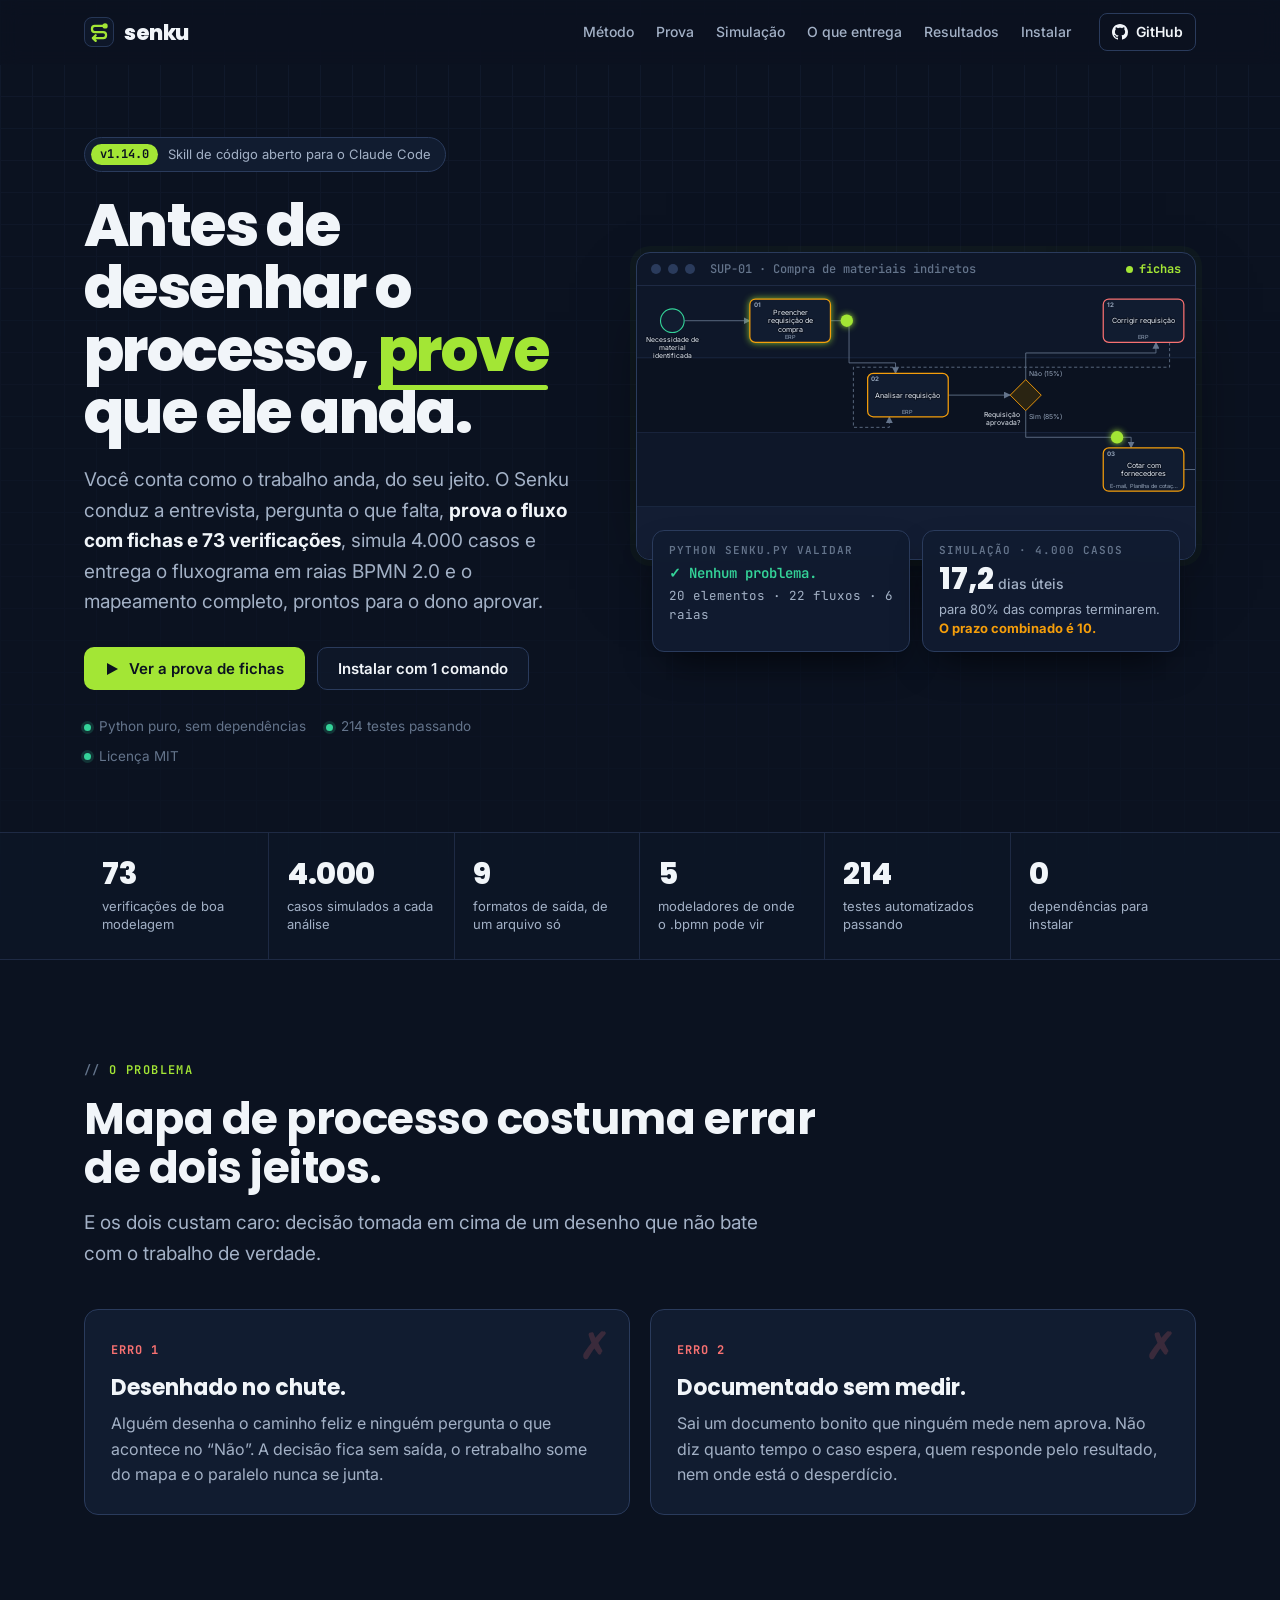
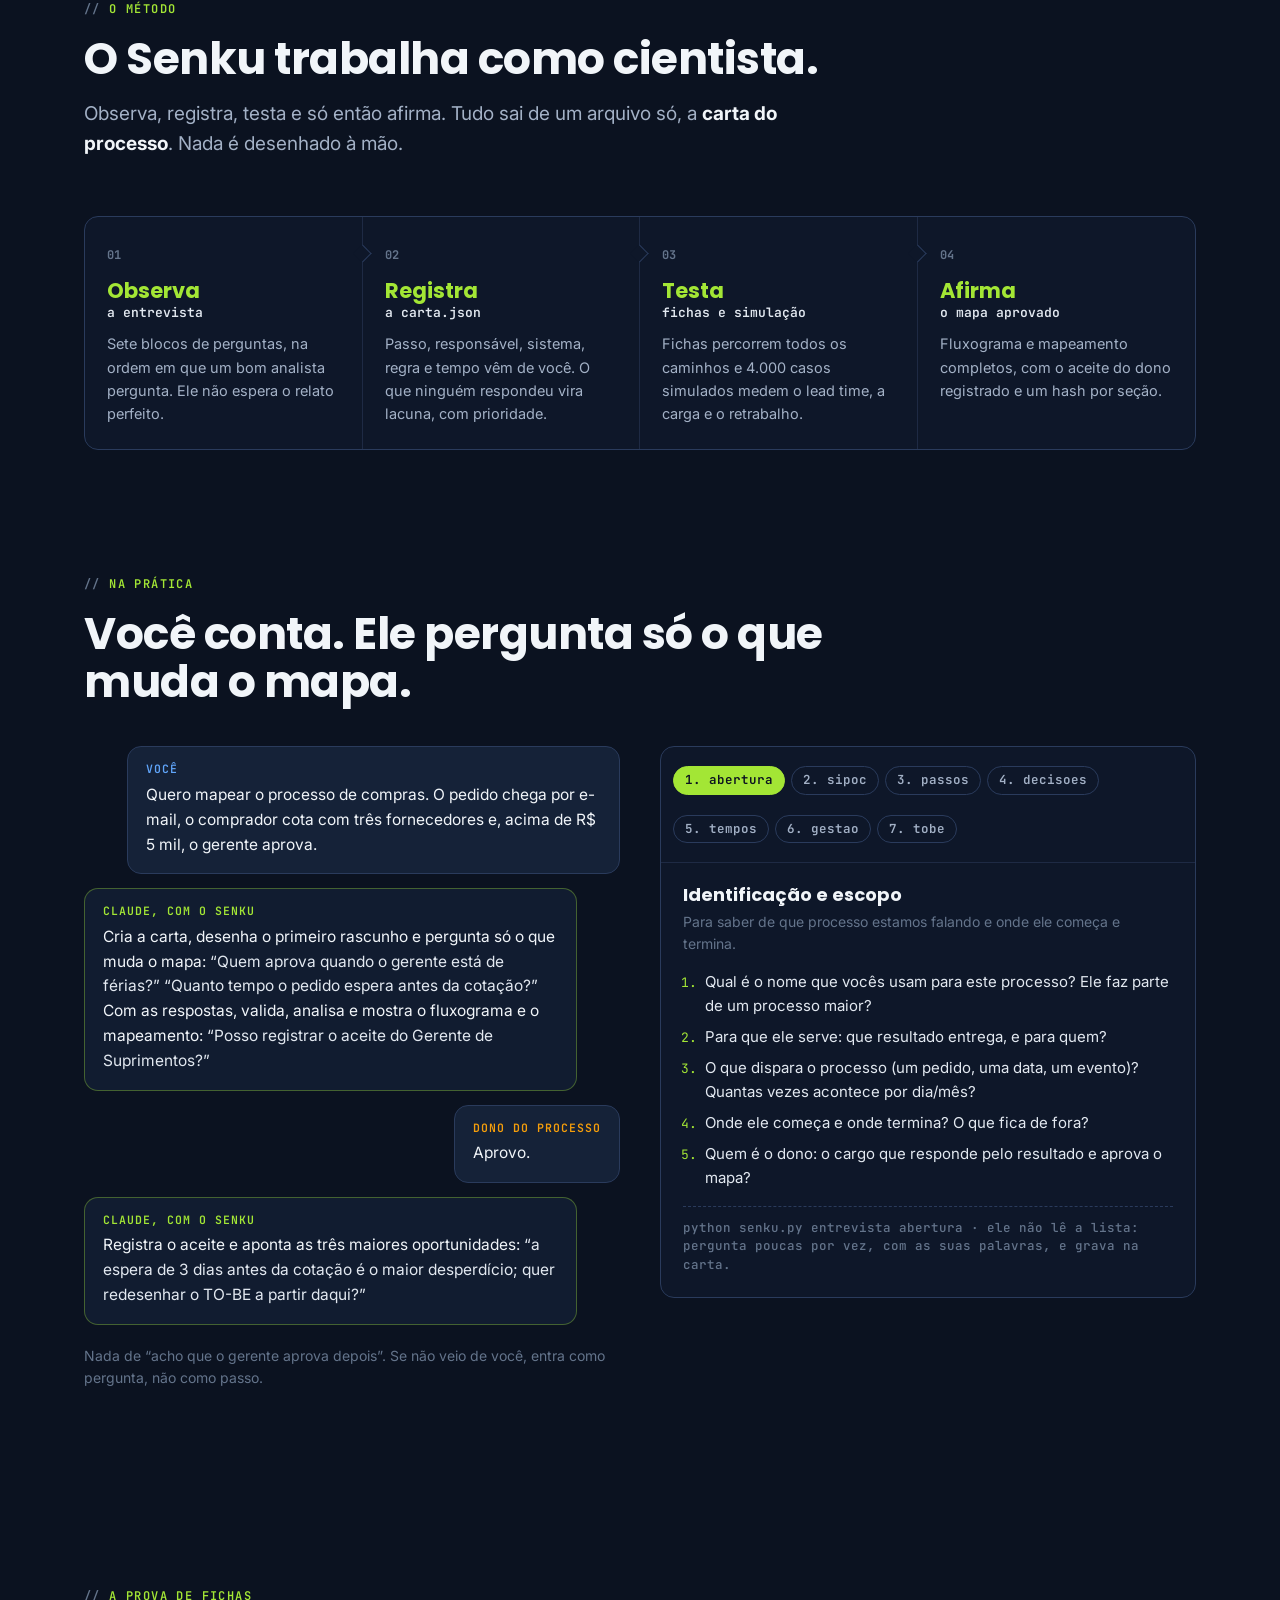
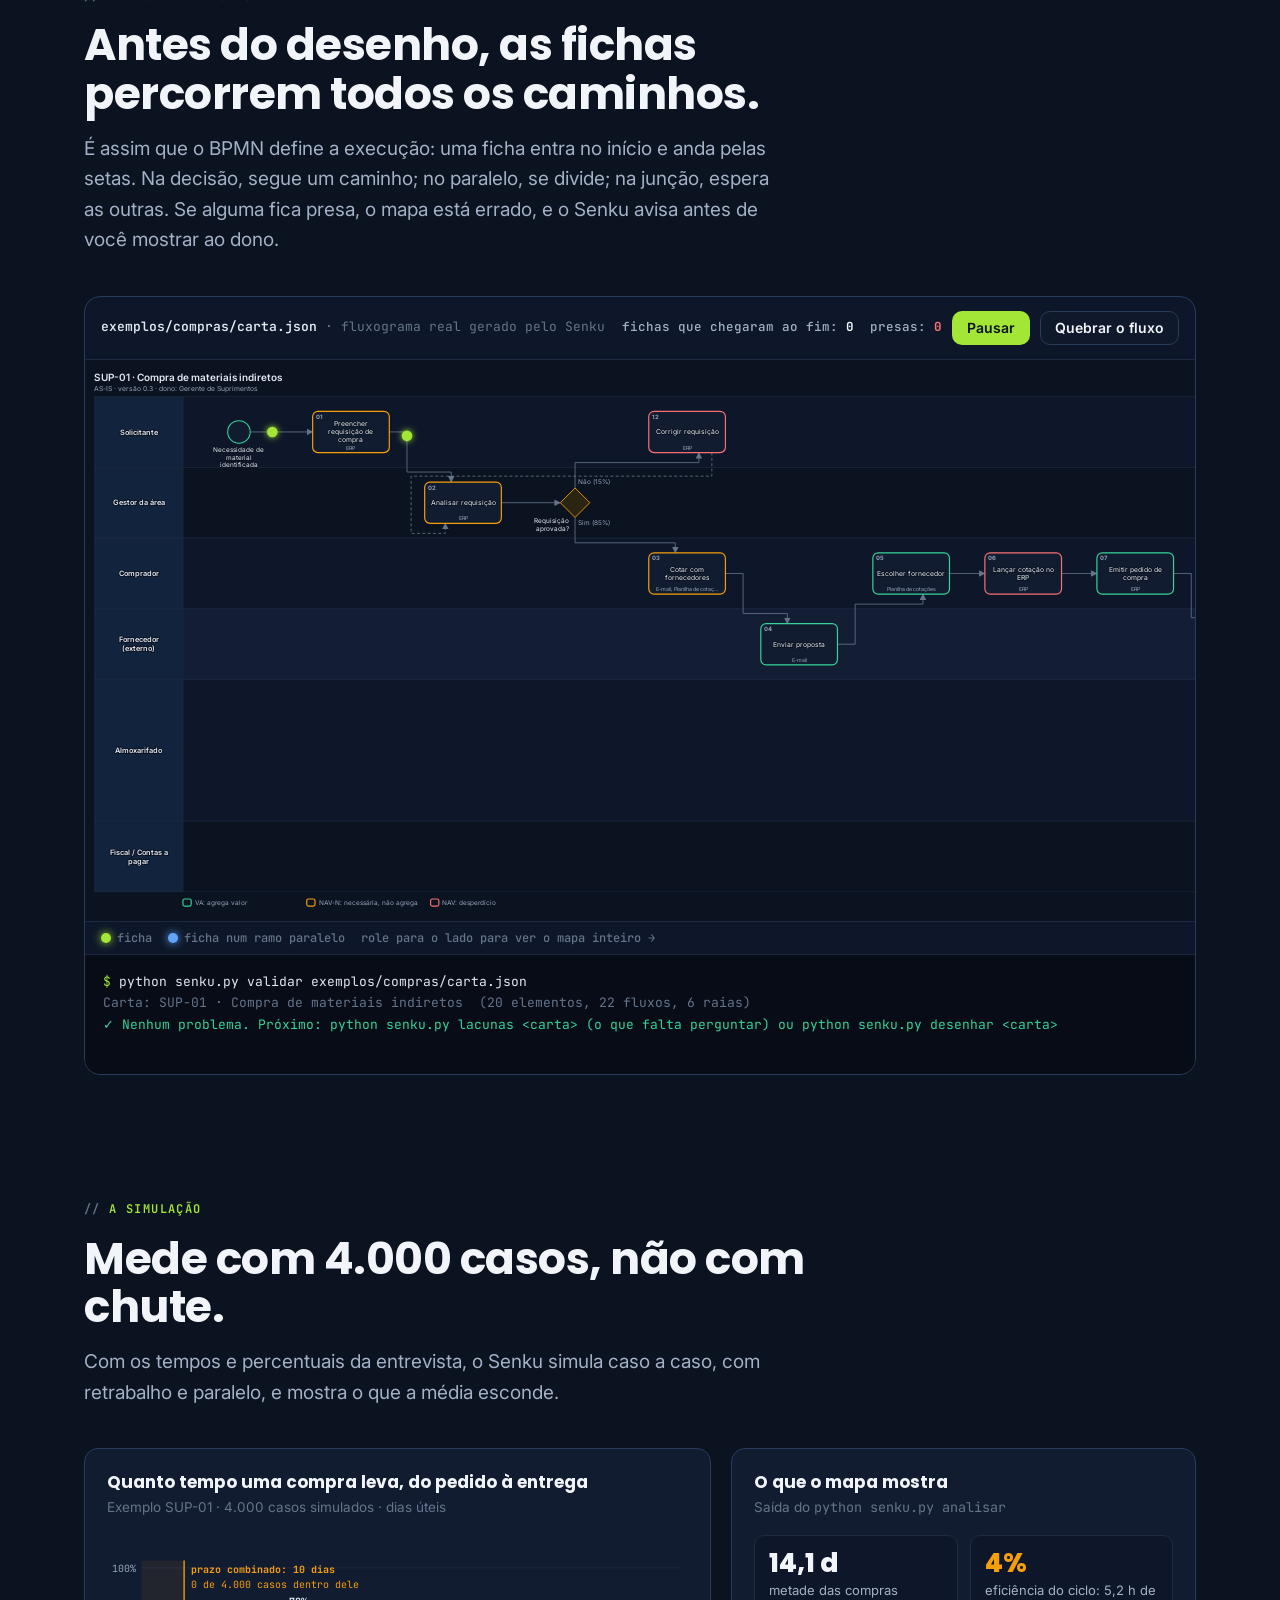
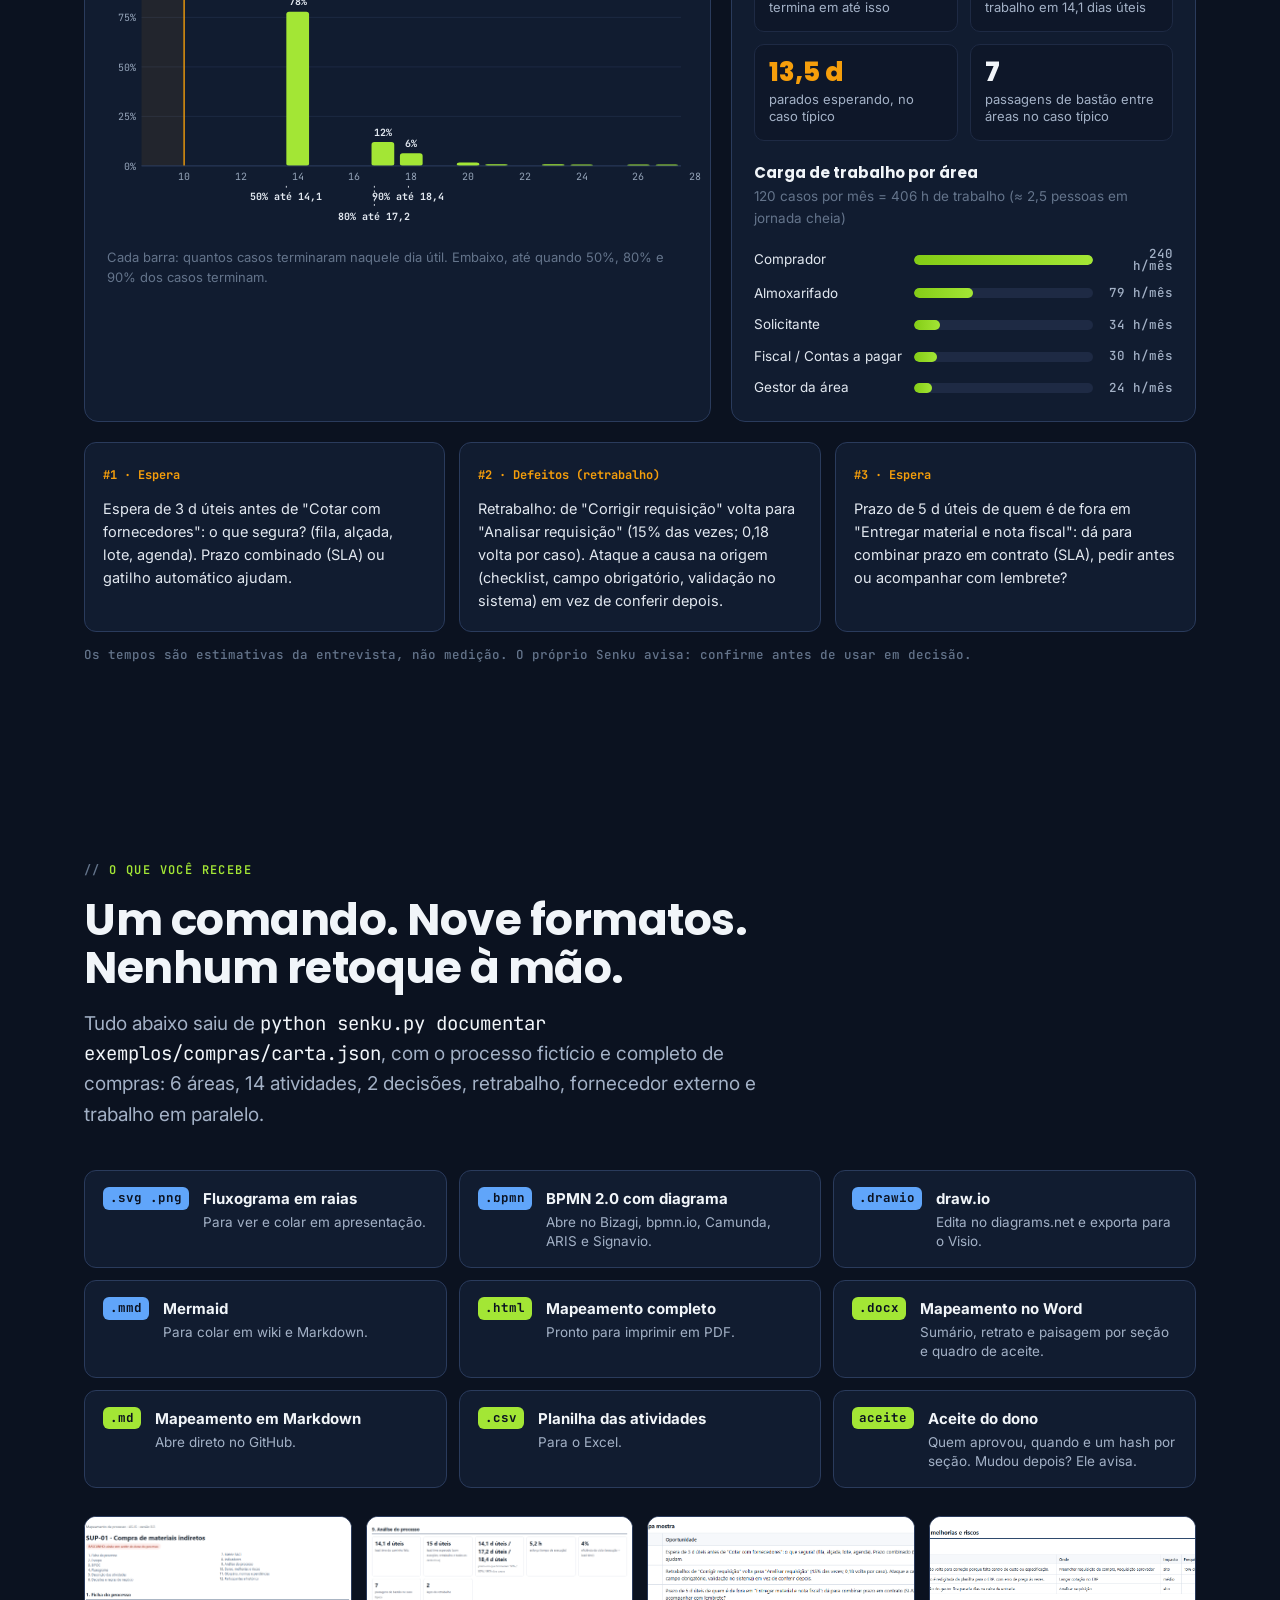
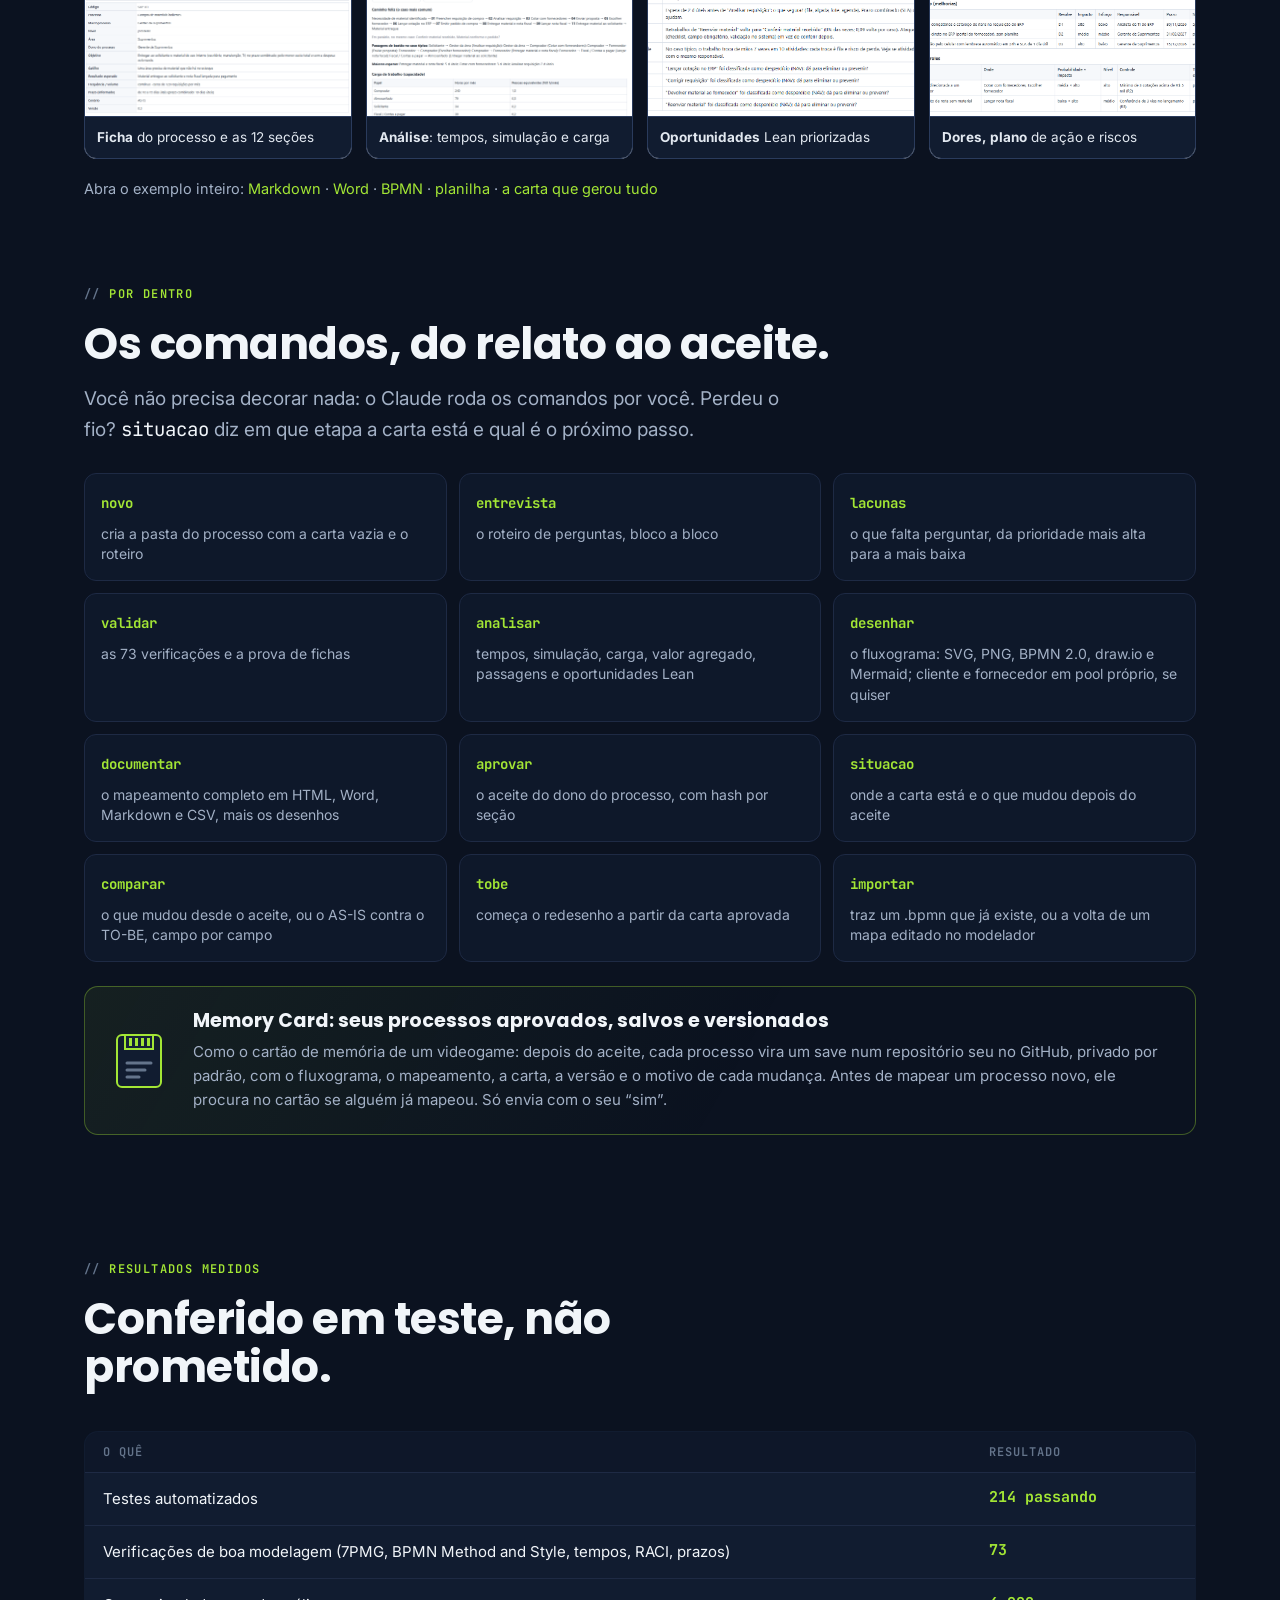
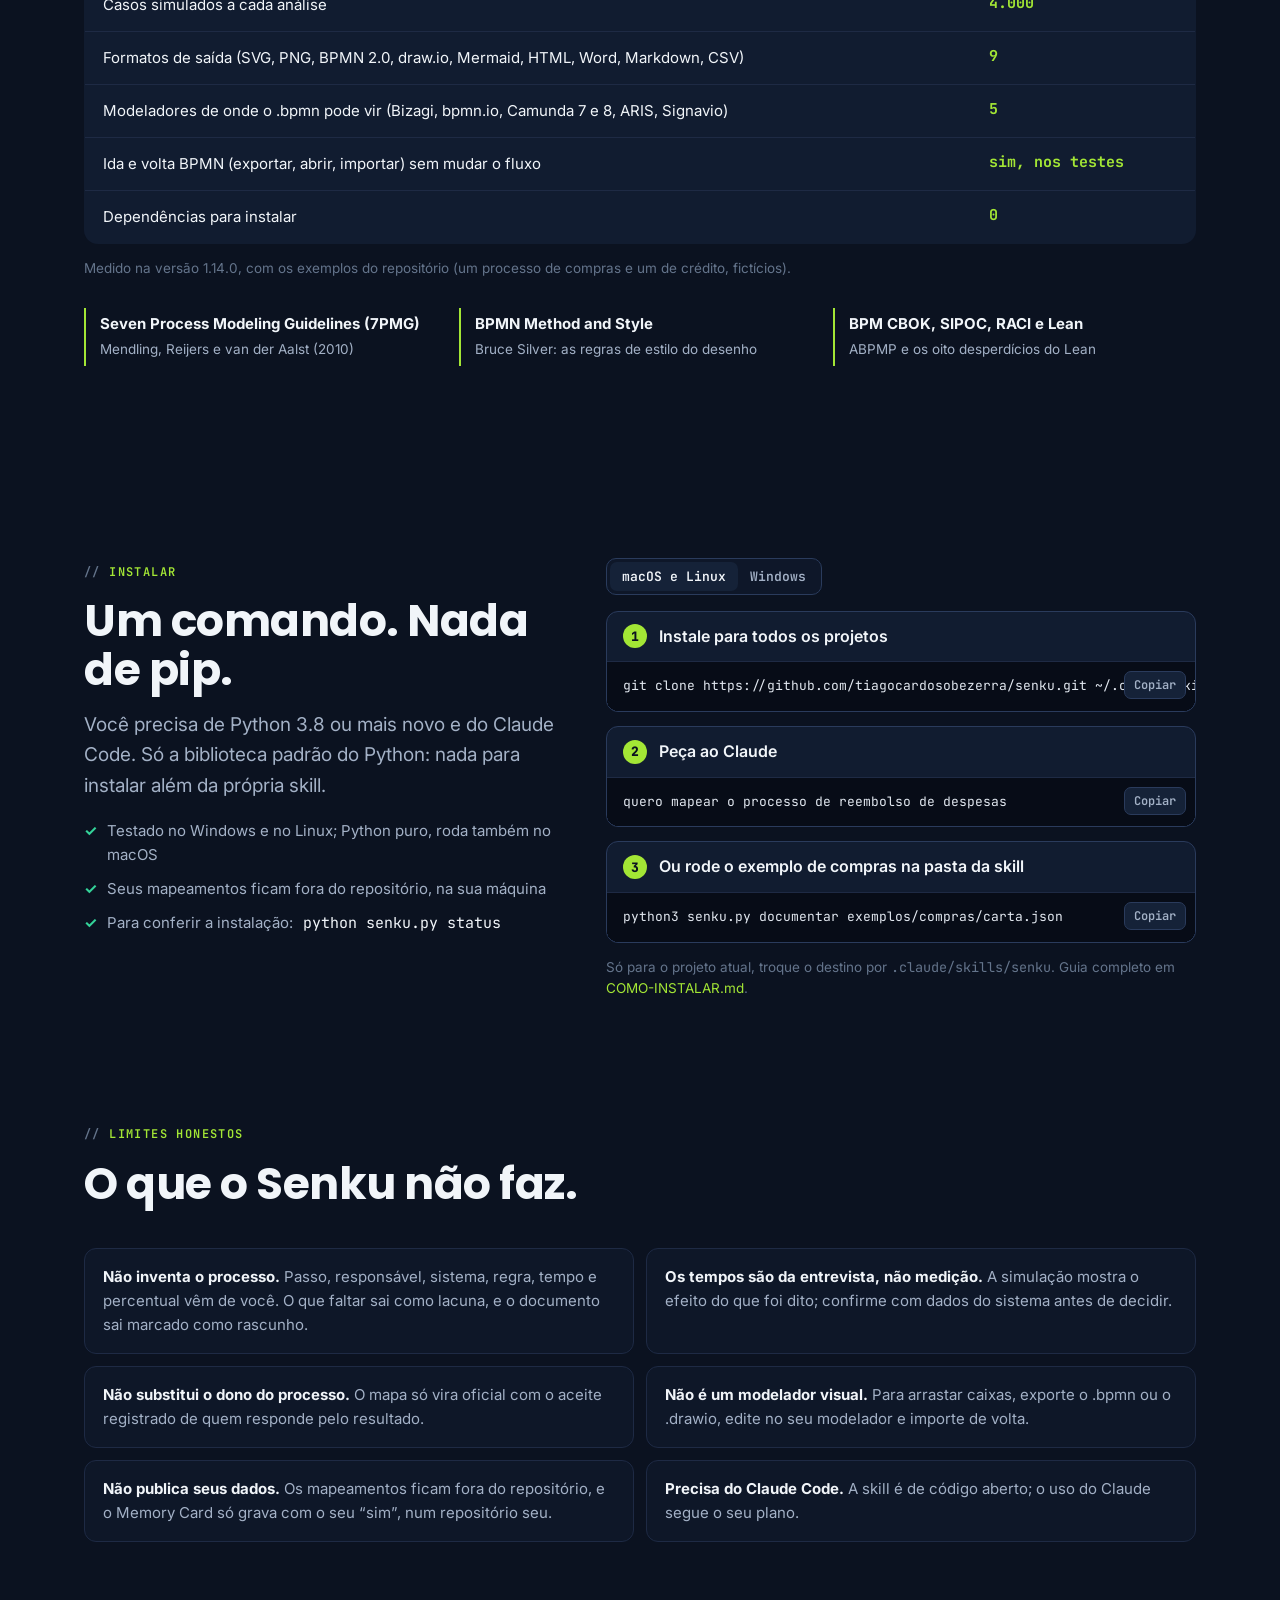
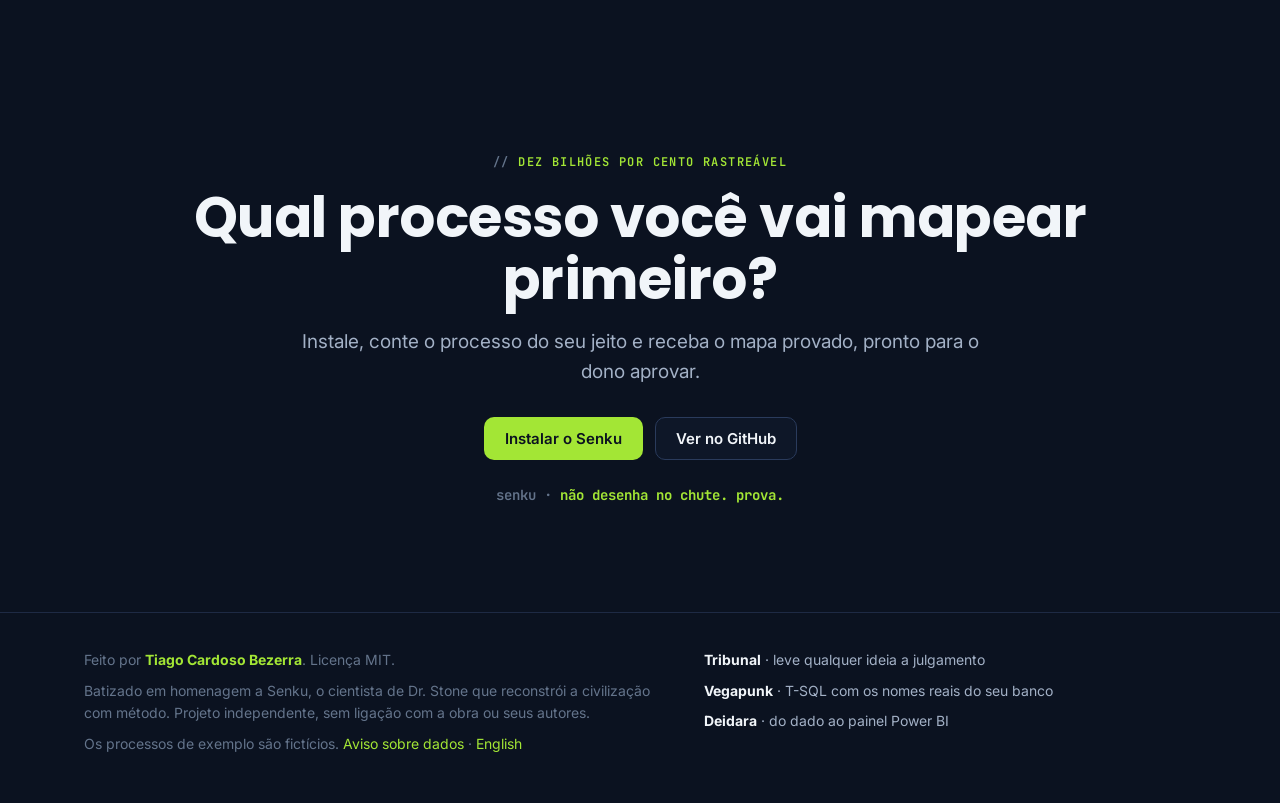
==== commit 17e270d6: "Brand review fixes: affiliation note, softer claims, wording aligned with the site, 214 tests Co-Aut" ====
--- a/docs/index.html
+++ b/docs/index.html
@@ -353,7 +353,7 @@
       </div>
       <div class="hero-meta">
         <span><i></i>Python puro, sem dependências</span>
-        <span><i></i>213 testes passando</span>
+        <span><i></i>214 testes passando</span>
         <span><i></i>Licença MIT</span>
       </div>
     </div>
@@ -384,7 +384,7 @@
     <div class="fact"><b>4.000</b><span>casos simulados a cada análise</span></div>
     <div class="fact"><b>9</b><span>formatos de saída, de um arquivo só</span></div>
     <div class="fact"><b>5</b><span>modeladores de onde o .bpmn pode vir</span></div>
-    <div class="fact"><b>213</b><span>testes automatizados passando</span></div>
+    <div class="fact"><b>214</b><span>testes automatizados passando</span></div>
     <div class="fact"><b>0</b><span>dependências para instalar</span></div>
   </div>
 </div>
@@ -436,7 +436,7 @@
         <div class="msg you rv"><b class="who">Você</b>Quero mapear o processo de compras. O pedido chega por e-mail, o comprador cota com três fornecedores e, acima de R$ 5 mil, o gerente aprova.</div>
         <div class="msg sk rv"><b class="who">Claude, com o Senku</b>Cria a carta, desenha o primeiro rascunho e pergunta só o que muda o mapa: <q>Quem aprova quando o gerente está de férias?</q> <q>Quanto tempo o pedido espera antes da cotação?</q> Com as respostas, valida, analisa e mostra o fluxograma e o mapeamento: <q>Posso registrar o aceite do Gerente de Suprimentos?</q></div>
         <div class="msg own rv"><b class="who">Dono do processo</b>Aprovo.</div>
-        <div class="msg sk rv"><b class="who">Claude, com o Senku</b>Registra o aceite e aponta as maiores oportunidades: <q>a espera de 3 dias antes da cotação é o maior desperdício; quer redesenhar o TO-BE a partir daqui?</q></div>
+        <div class="msg sk rv"><b class="who">Claude, com o Senku</b>Registra o aceite e aponta as três maiores oportunidades: <q>a espera de 3 dias antes da cotação é o maior desperdício; quer redesenhar o TO-BE a partir daqui?</q></div>
         <p class="rv" style="color:var(--faint);font-size:14px;margin-top:6px">Nada de “acho que o gerente aprova depois”. Se não veio de você, entra como pergunta, não como passo.</p>
       </div>
       <div class="blocks rv" id="blocos">
@@ -505,7 +505,7 @@
     </div>
     <div class="formats">
       <div class="fmt d rv"><code>.svg .png</code><div><b>Fluxograma em raias</b><span>Para ver e colar em apresentação.</span></div></div>
-      <div class="fmt d rv"><code>.bpmn</code><div><b>BPMN 2.0 com diagrama</b><span>Abre e edita no Bizagi, bpmn.io, Camunda, ARIS e Signavio.</span></div></div>
+      <div class="fmt d rv"><code>.bpmn</code><div><b>BPMN 2.0 com diagrama</b><span>Abre no Bizagi, bpmn.io, Camunda, ARIS e Signavio.</span></div></div>
       <div class="fmt d rv"><code>.drawio</code><div><b>draw.io</b><span>Edita no diagrams.net e exporta para o Visio.</span></div></div>
       <div class="fmt d rv"><code>.mmd</code><div><b>Mermaid</b><span>Para colar em wiki e Markdown.</span></div></div>
       <div class="fmt rv"><code>.html</code><div><b>Mapeamento completo</b><span>Pronto para imprimir em PDF.</span></div></div>
@@ -547,7 +547,7 @@
     <table class="res rv">
       <thead><tr><th scope="col">O quê</th><th scope="col">Resultado</th></tr></thead>
       <tbody>
-        <tr><td>Testes automatizados</td><td>213 passando</td></tr>
+        <tr><td>Testes automatizados</td><td>214 passando</td></tr>
         <tr><td>Verificações de boa modelagem (7PMG, BPMN Method and Style, tempos, RACI, prazos)</td><td>73</td></tr>
         <tr><td>Casos simulados a cada análise</td><td>4.000</td></tr>
         <tr><td>Formatos de saída (SVG, PNG, BPMN 2.0, draw.io, Mermaid, HTML, Word, Markdown, CSV)</td><td>9</td></tr>
@@ -572,7 +572,7 @@
       <h2>Um comando. Nada de pip.</h2>
       <p class="lead">Você precisa de Python 3.8 ou mais novo e do Claude Code. Só a biblioteca padrão do Python: nada para instalar além da própria skill.</p>
       <div class="req">
-        <div>Funciona no Windows, no macOS e no Linux</div>
+        <div>Testado no Windows e no Linux; Python puro, roda também no macOS</div>
         <div>Seus mapeamentos ficam fora do repositório, na sua máquina</div>
         <div>Para conferir a instalação: <span class="mono" style="color:var(--ink)">python senku.py status</span></div>
       </div>
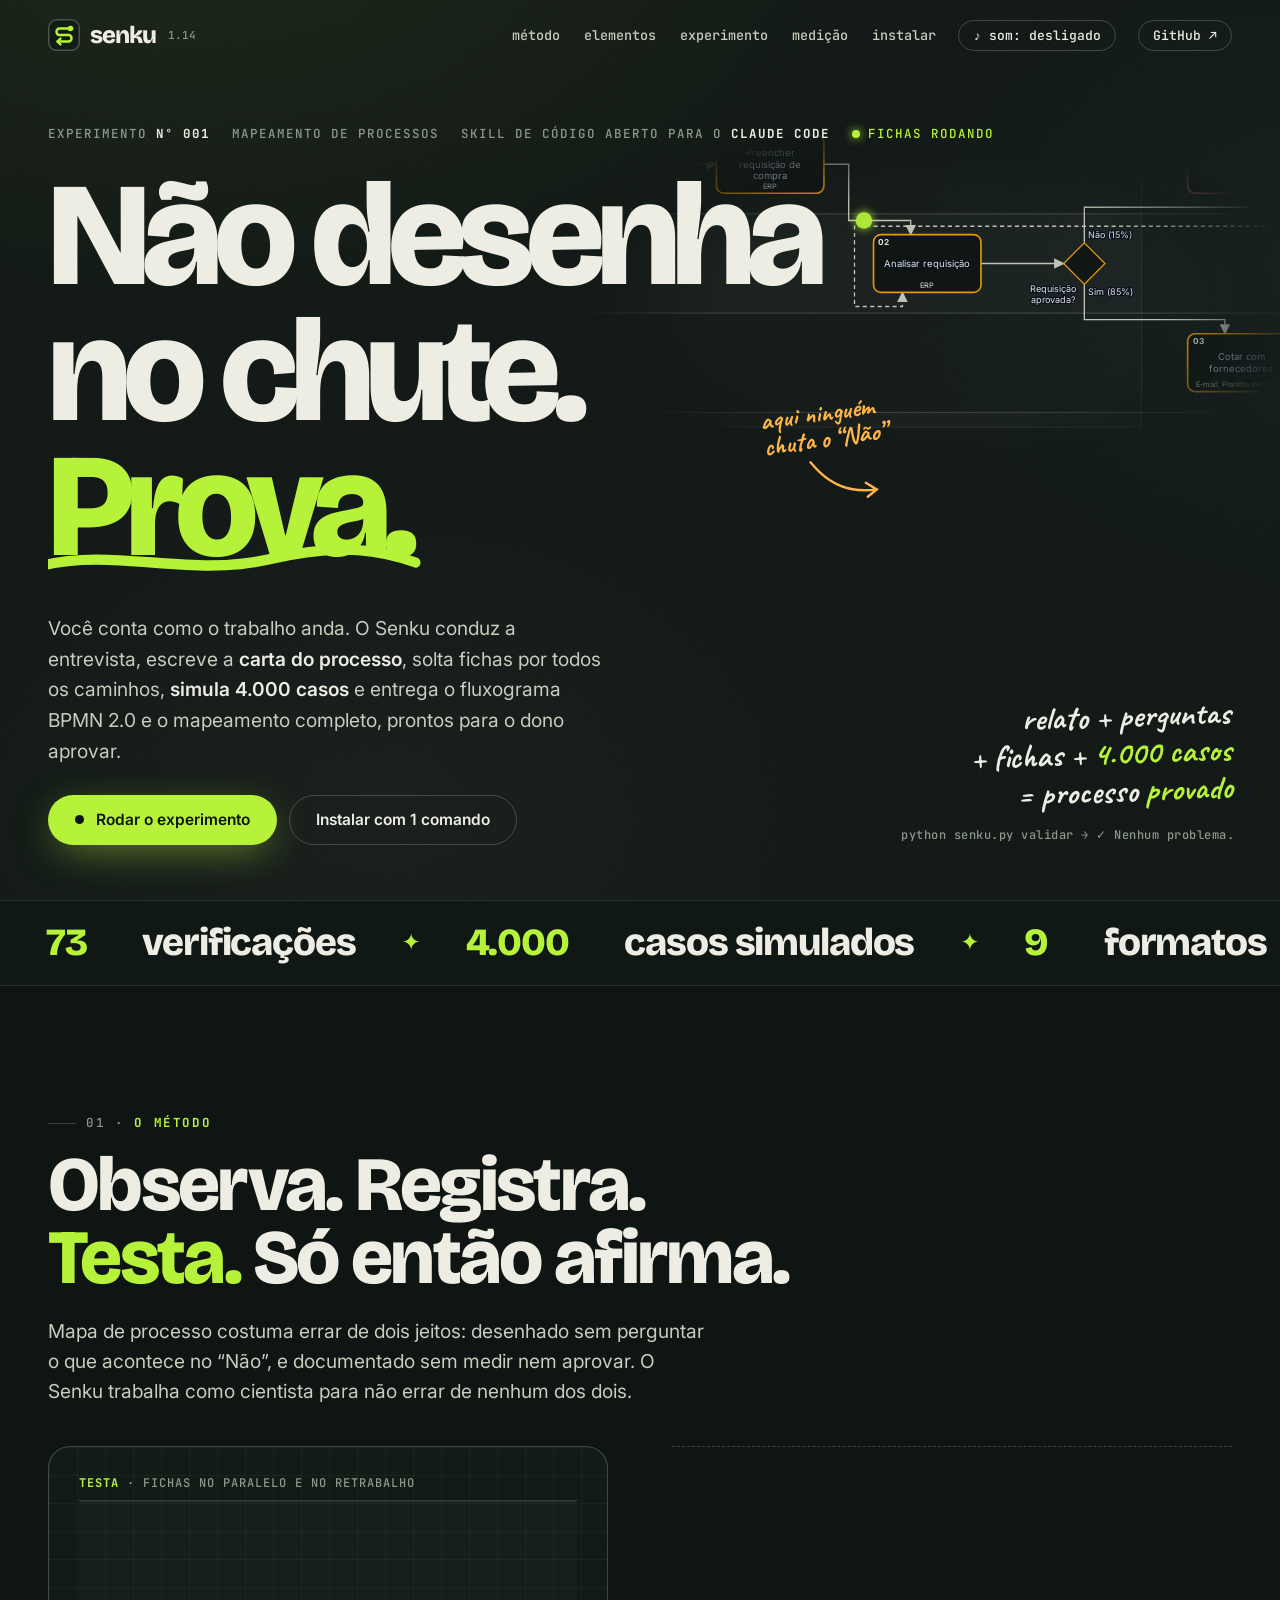
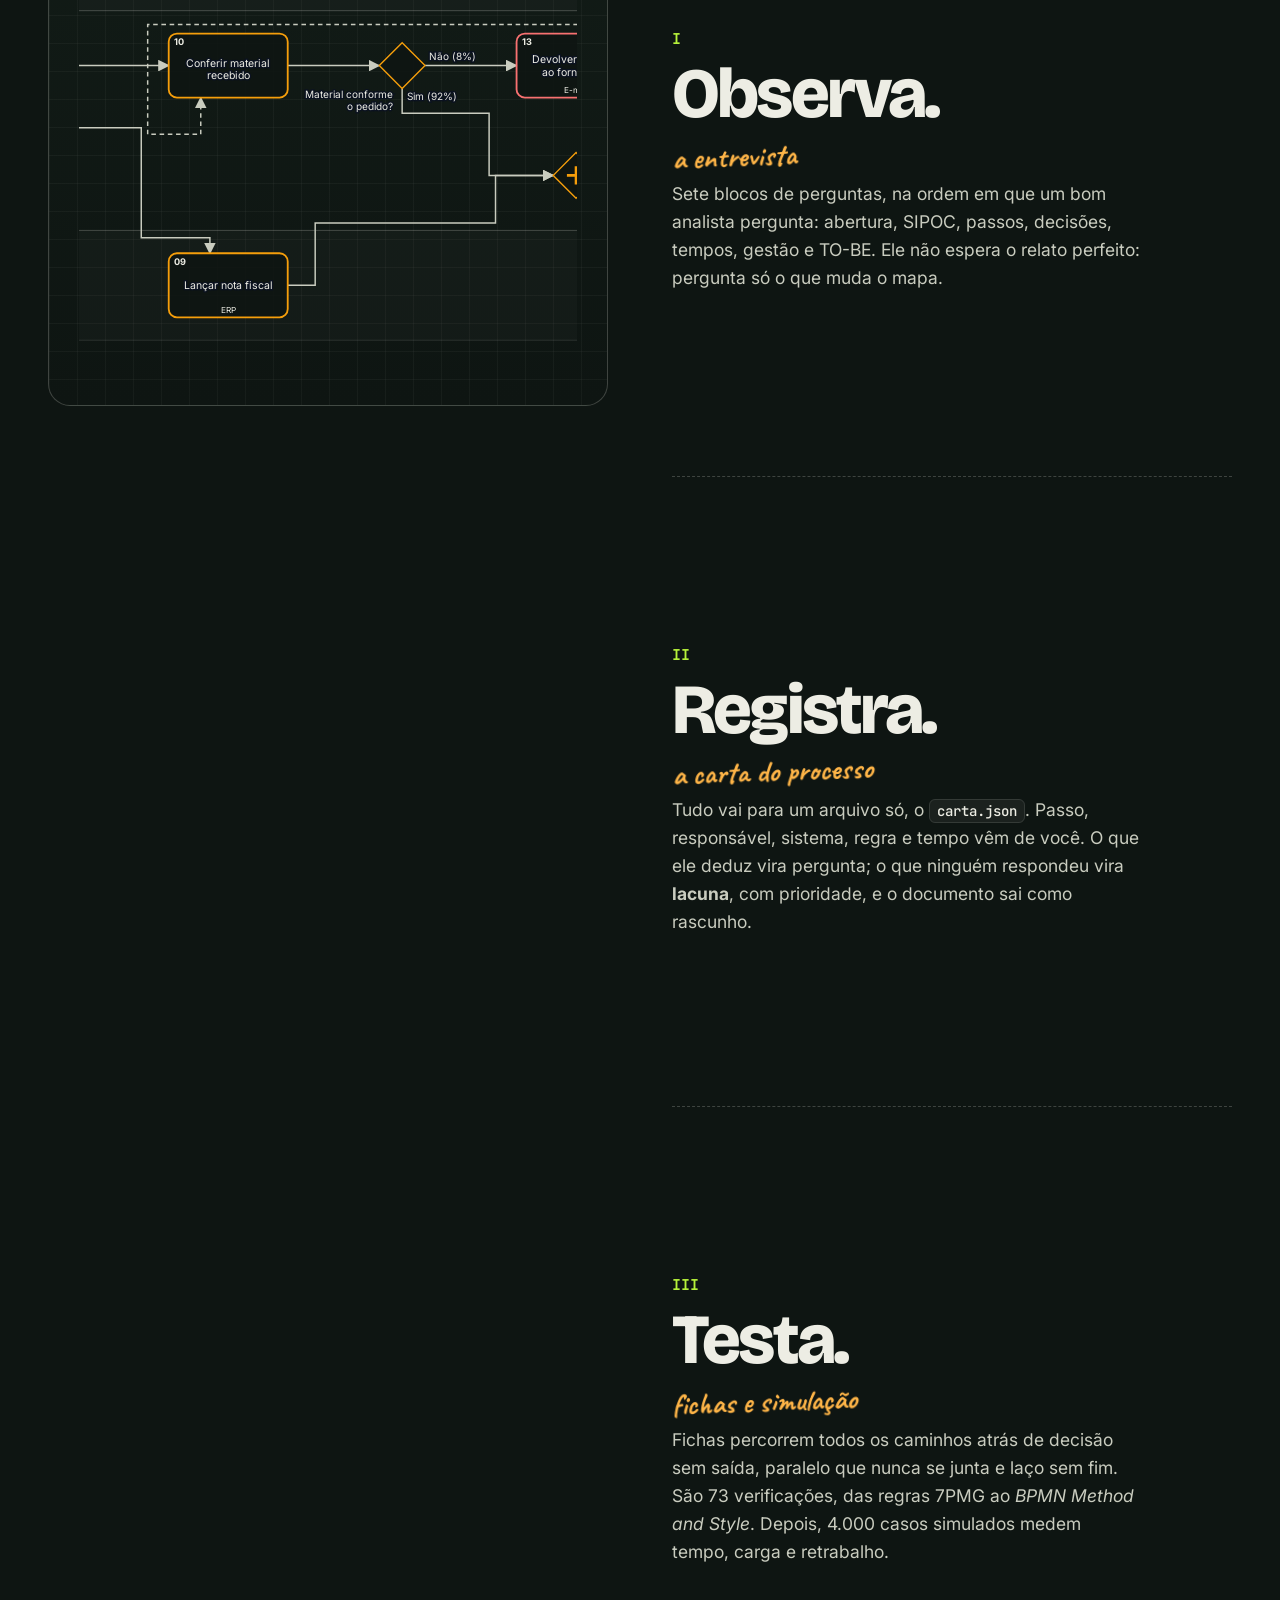
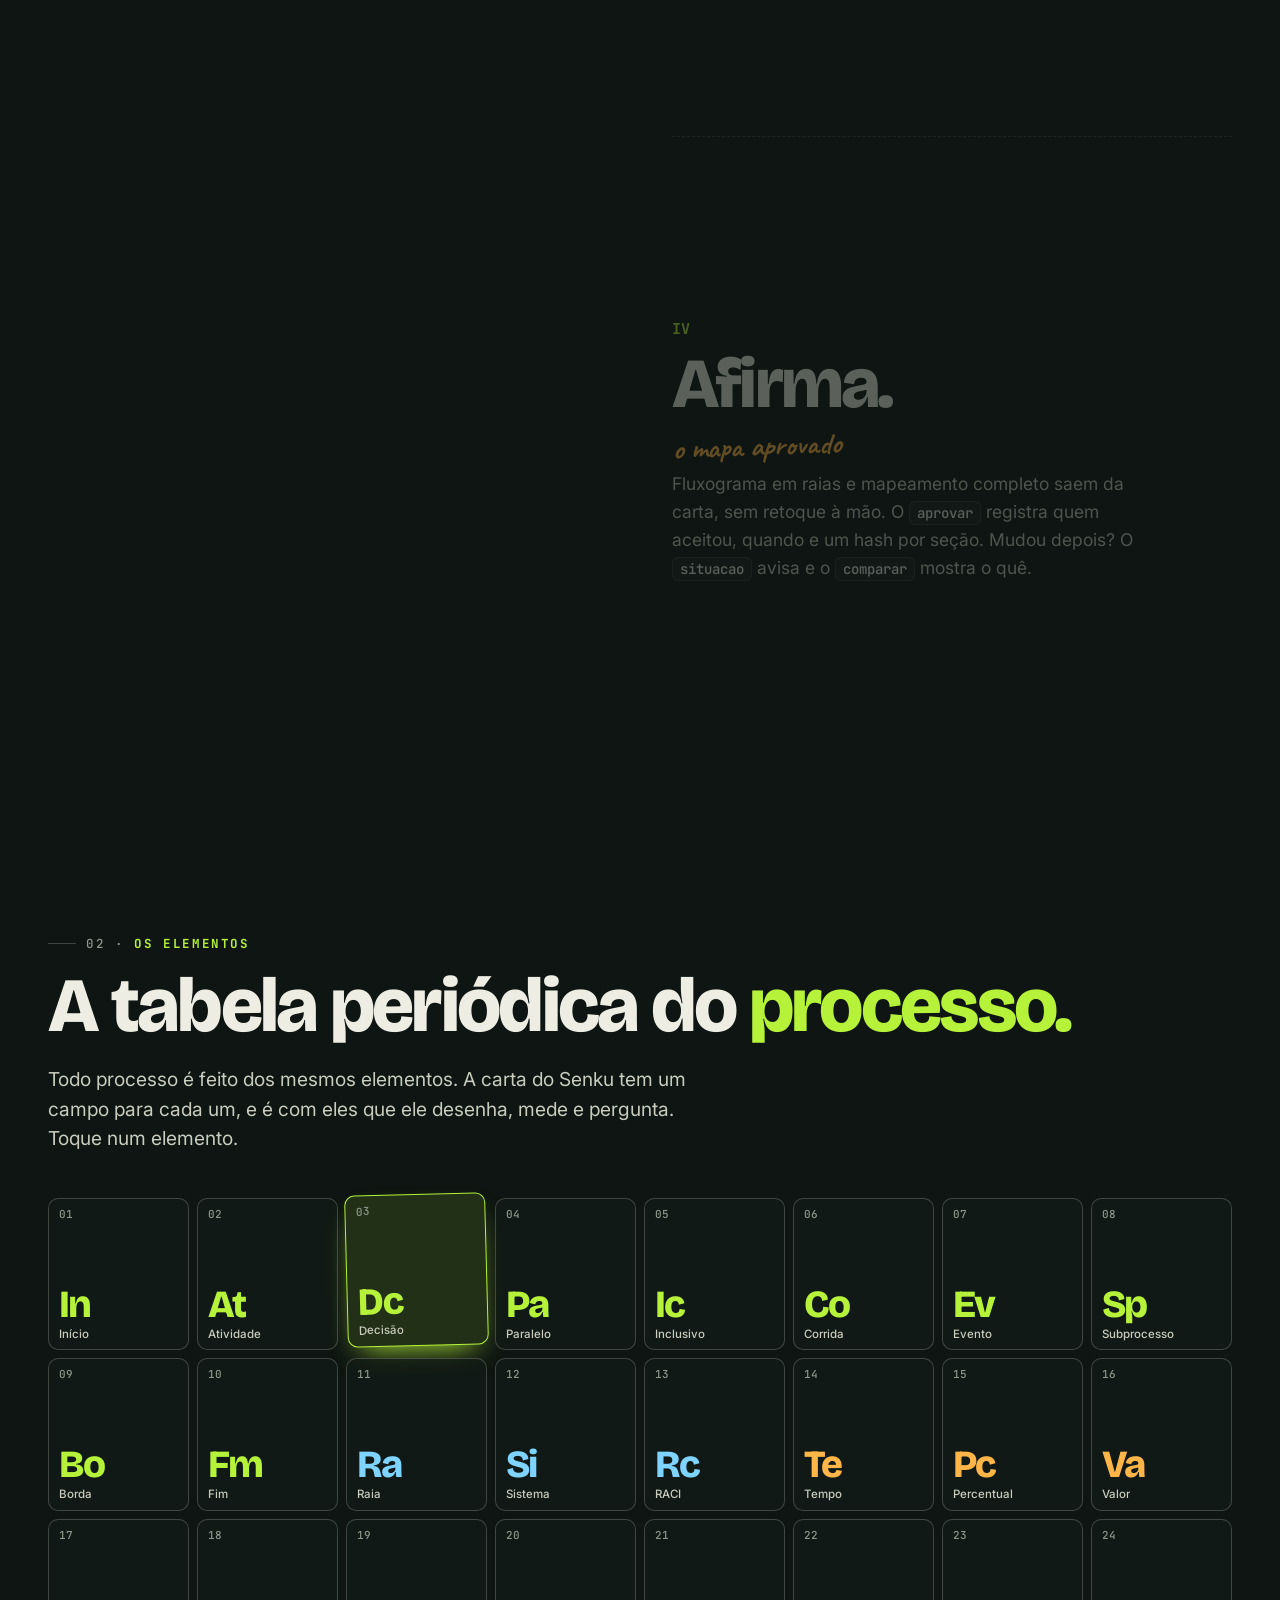
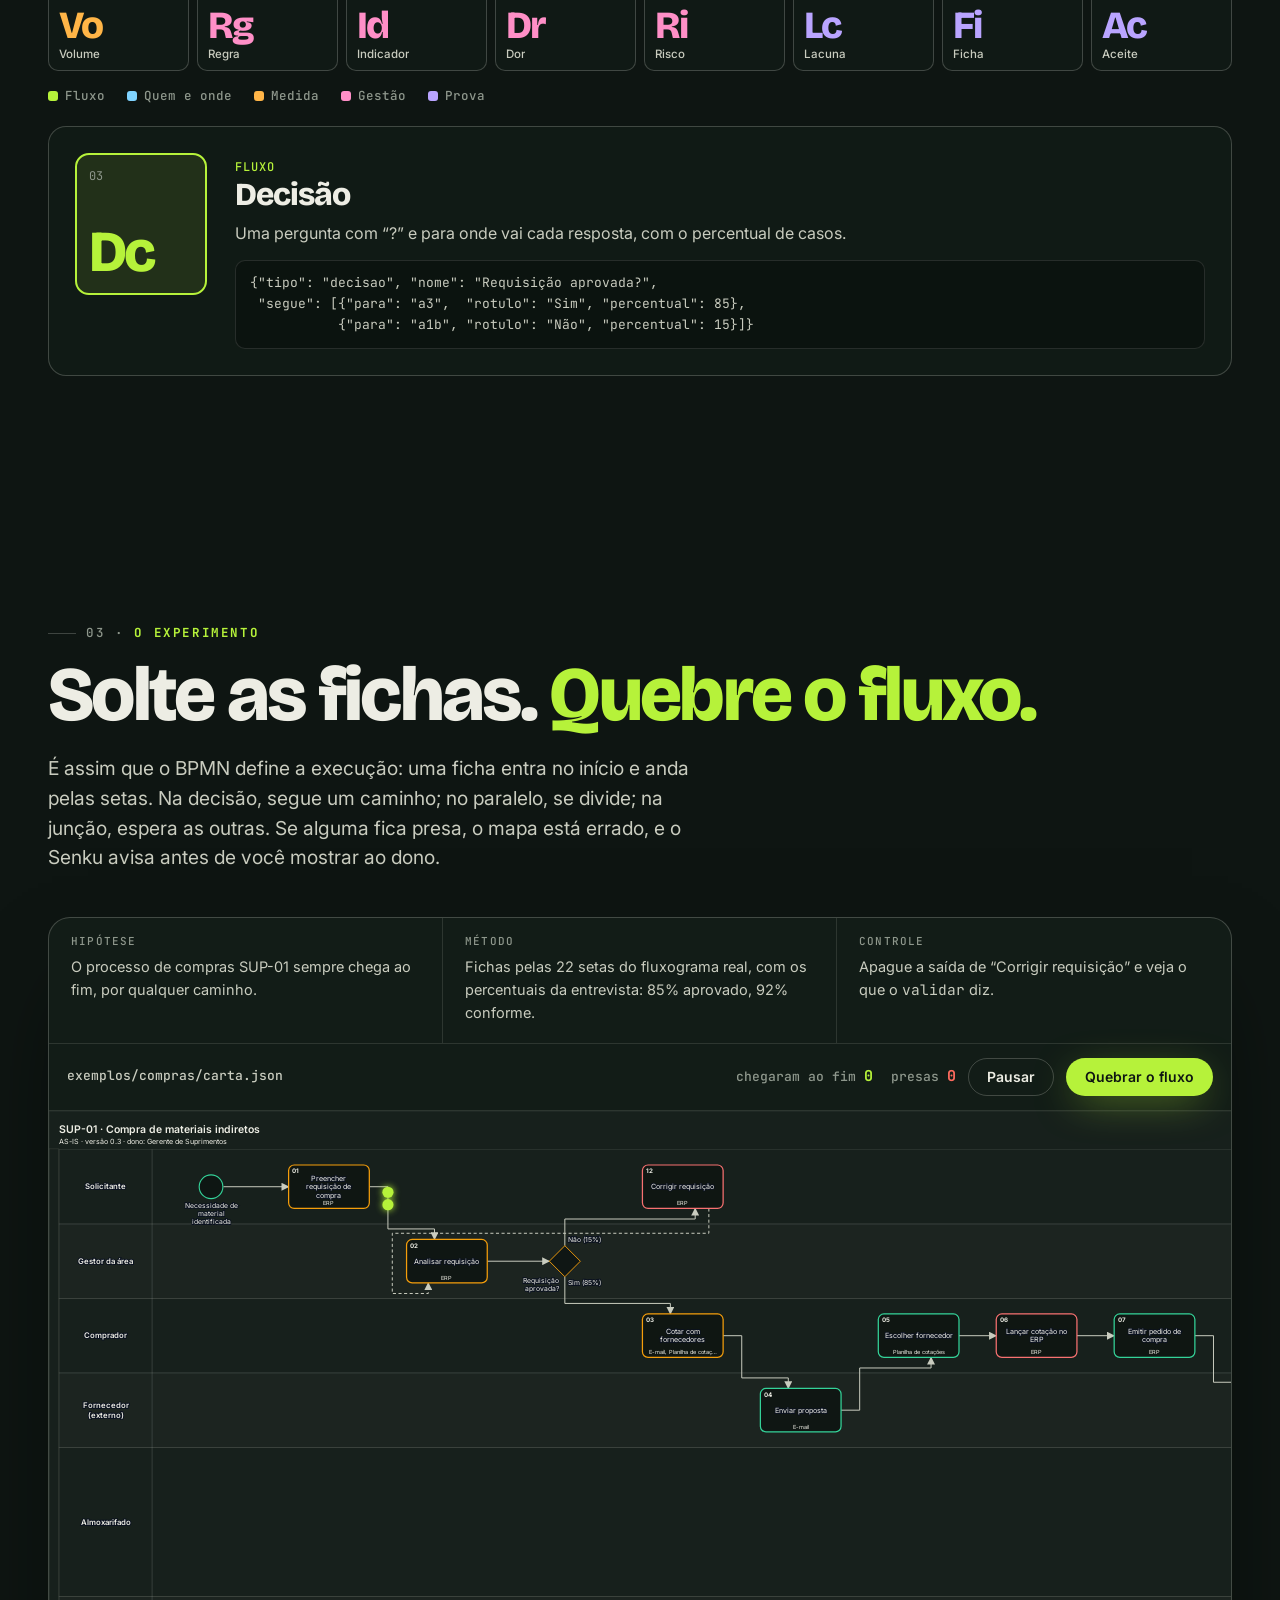
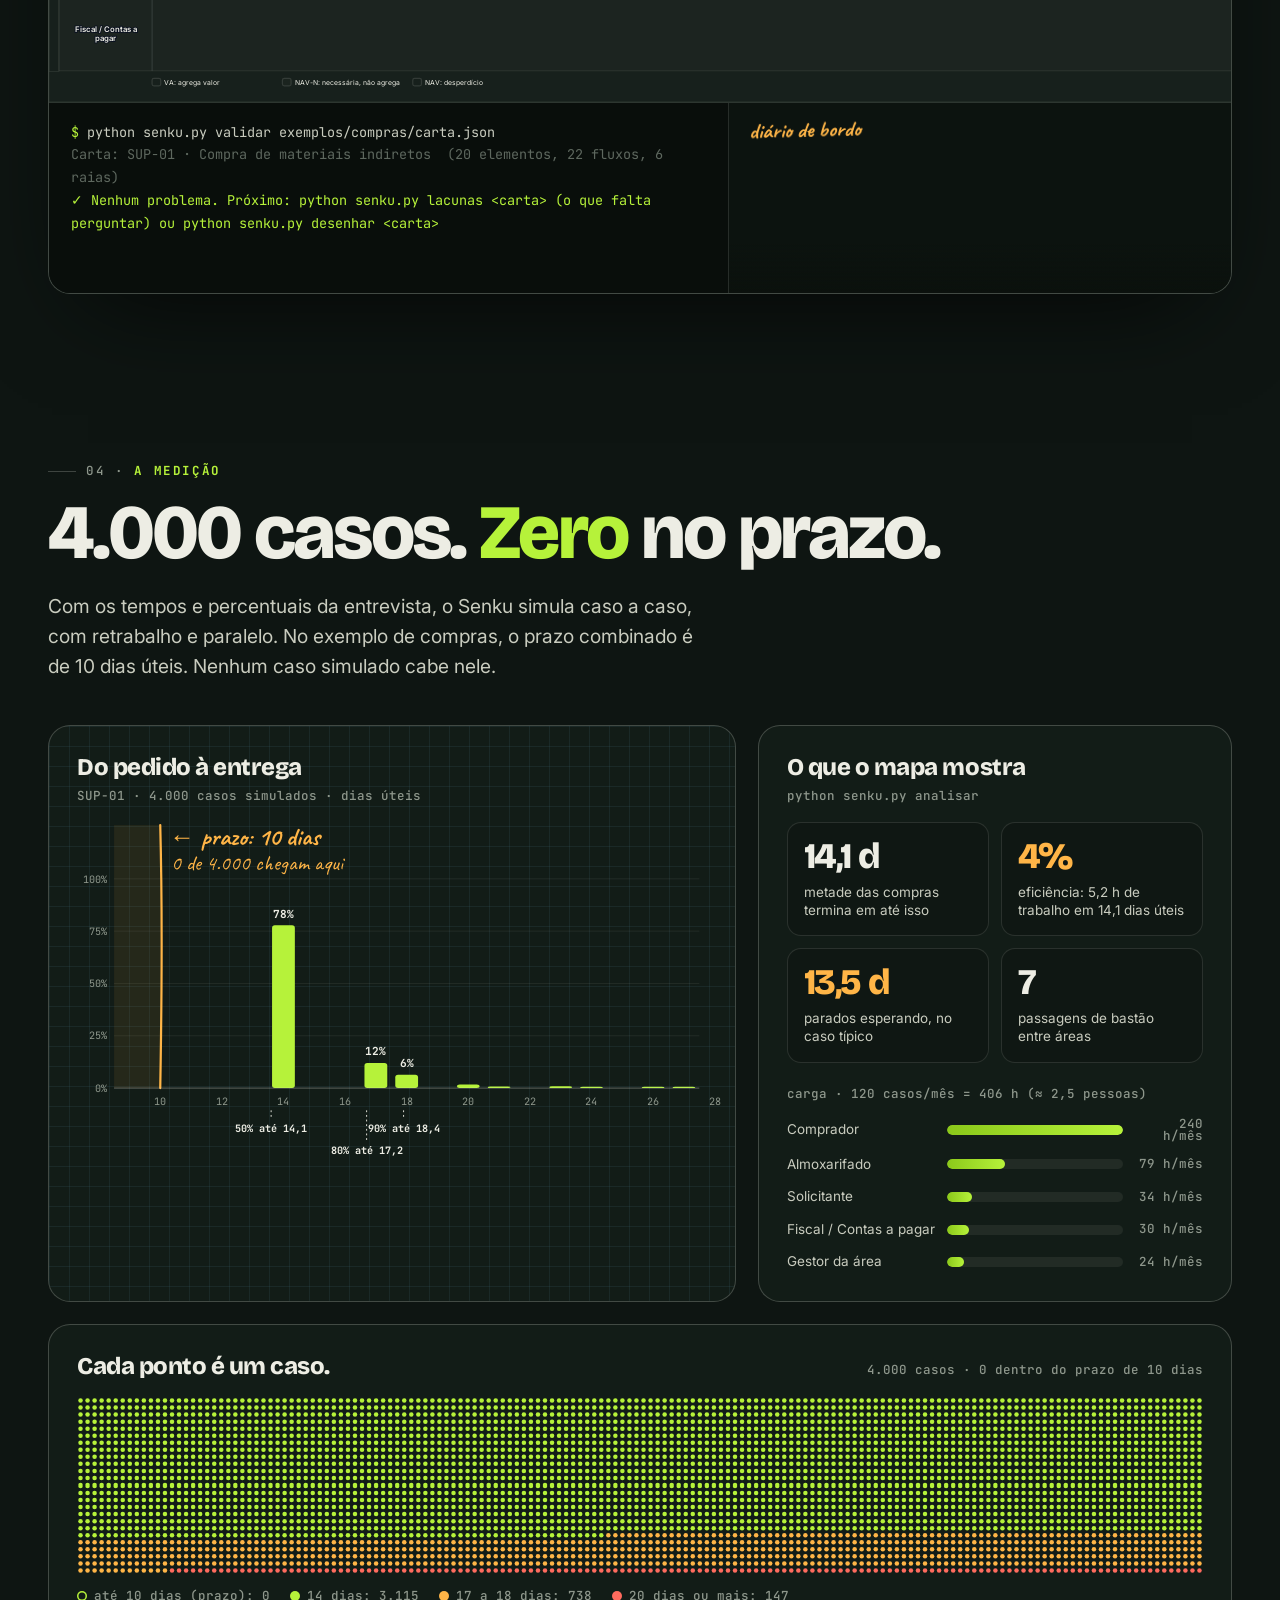
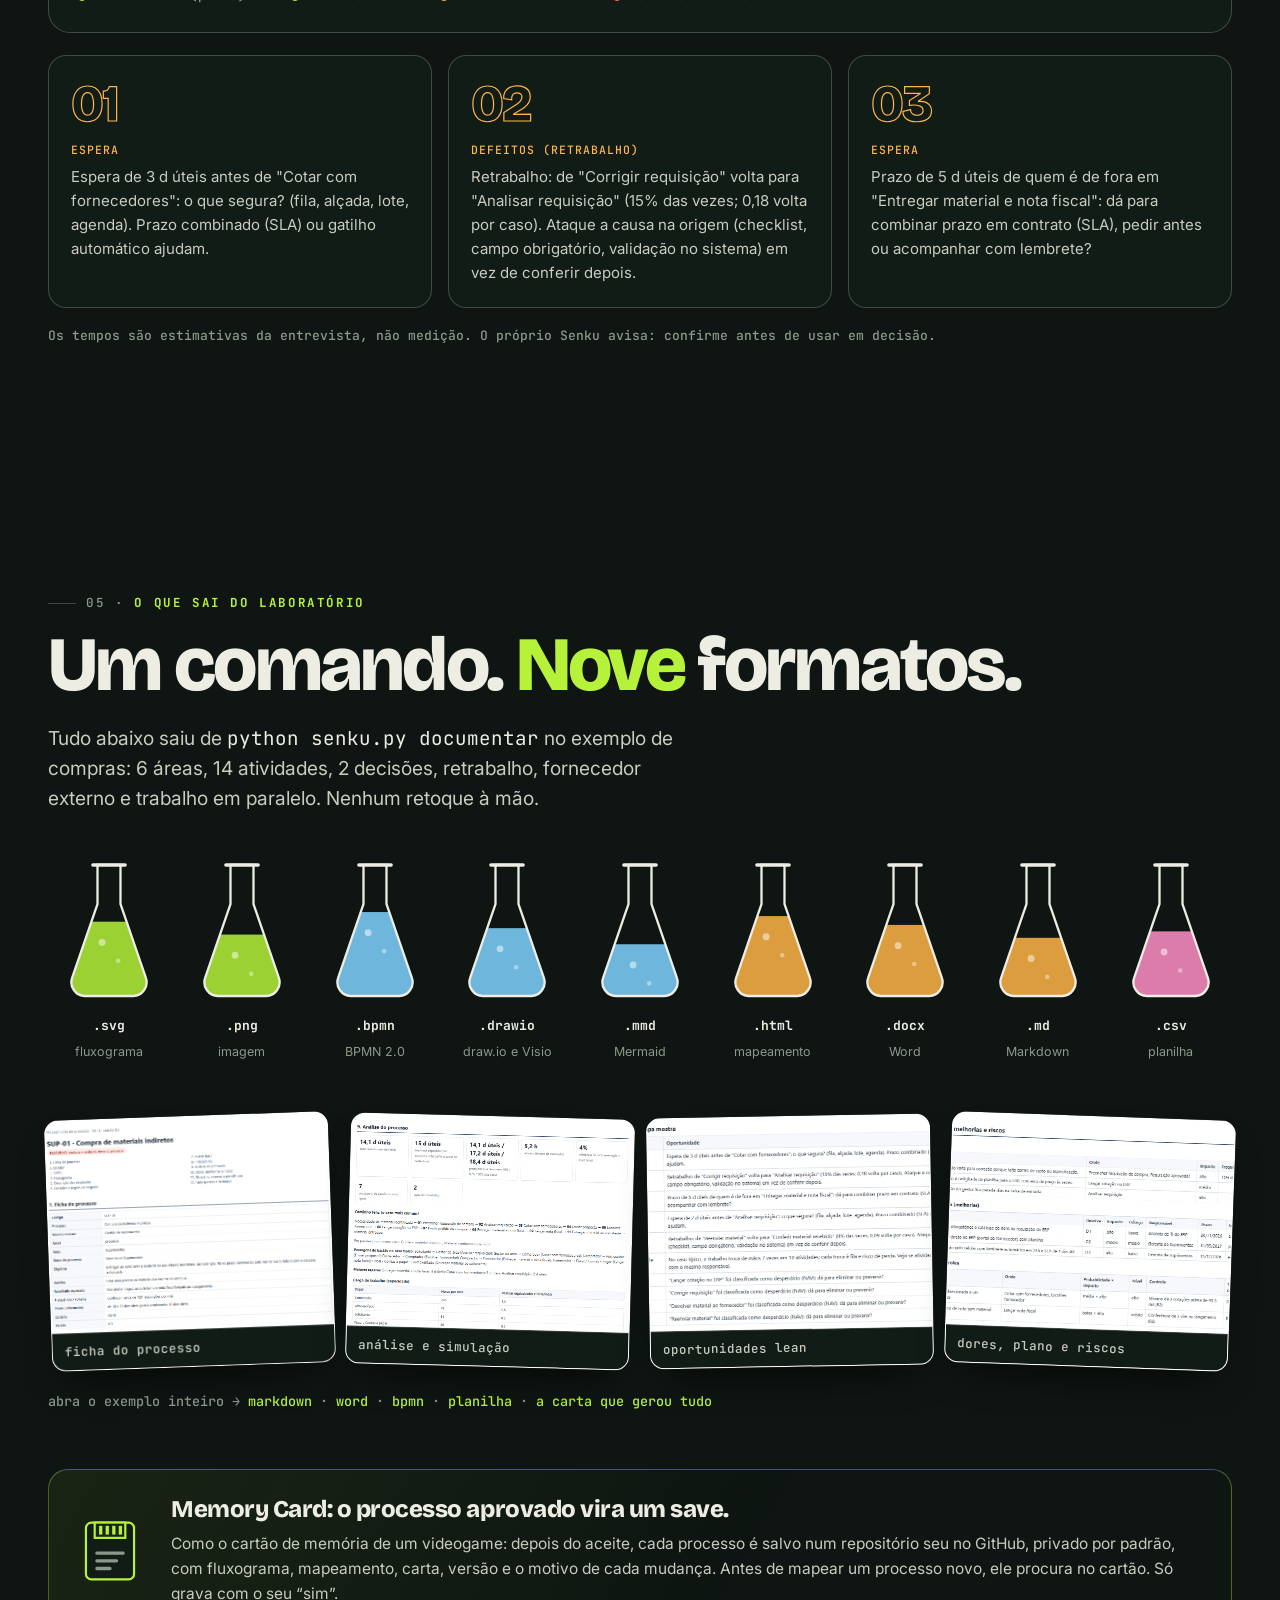
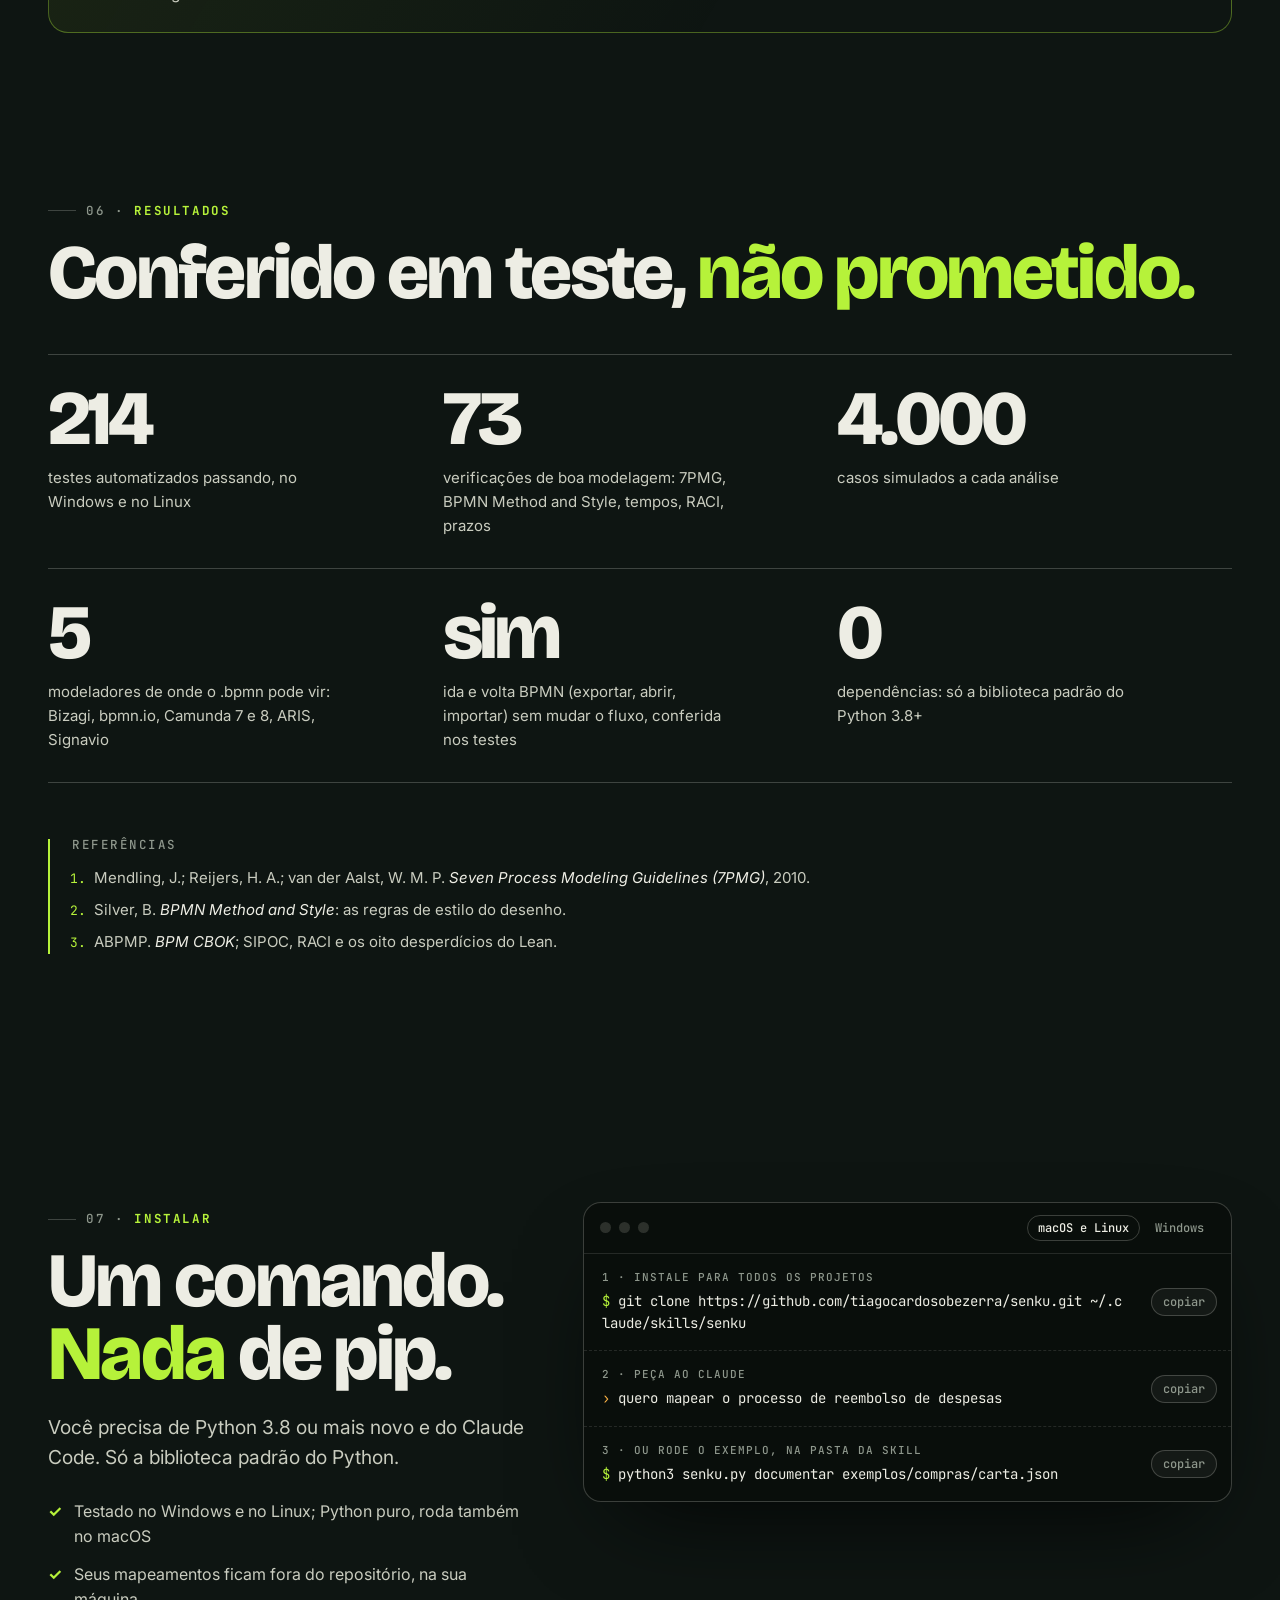
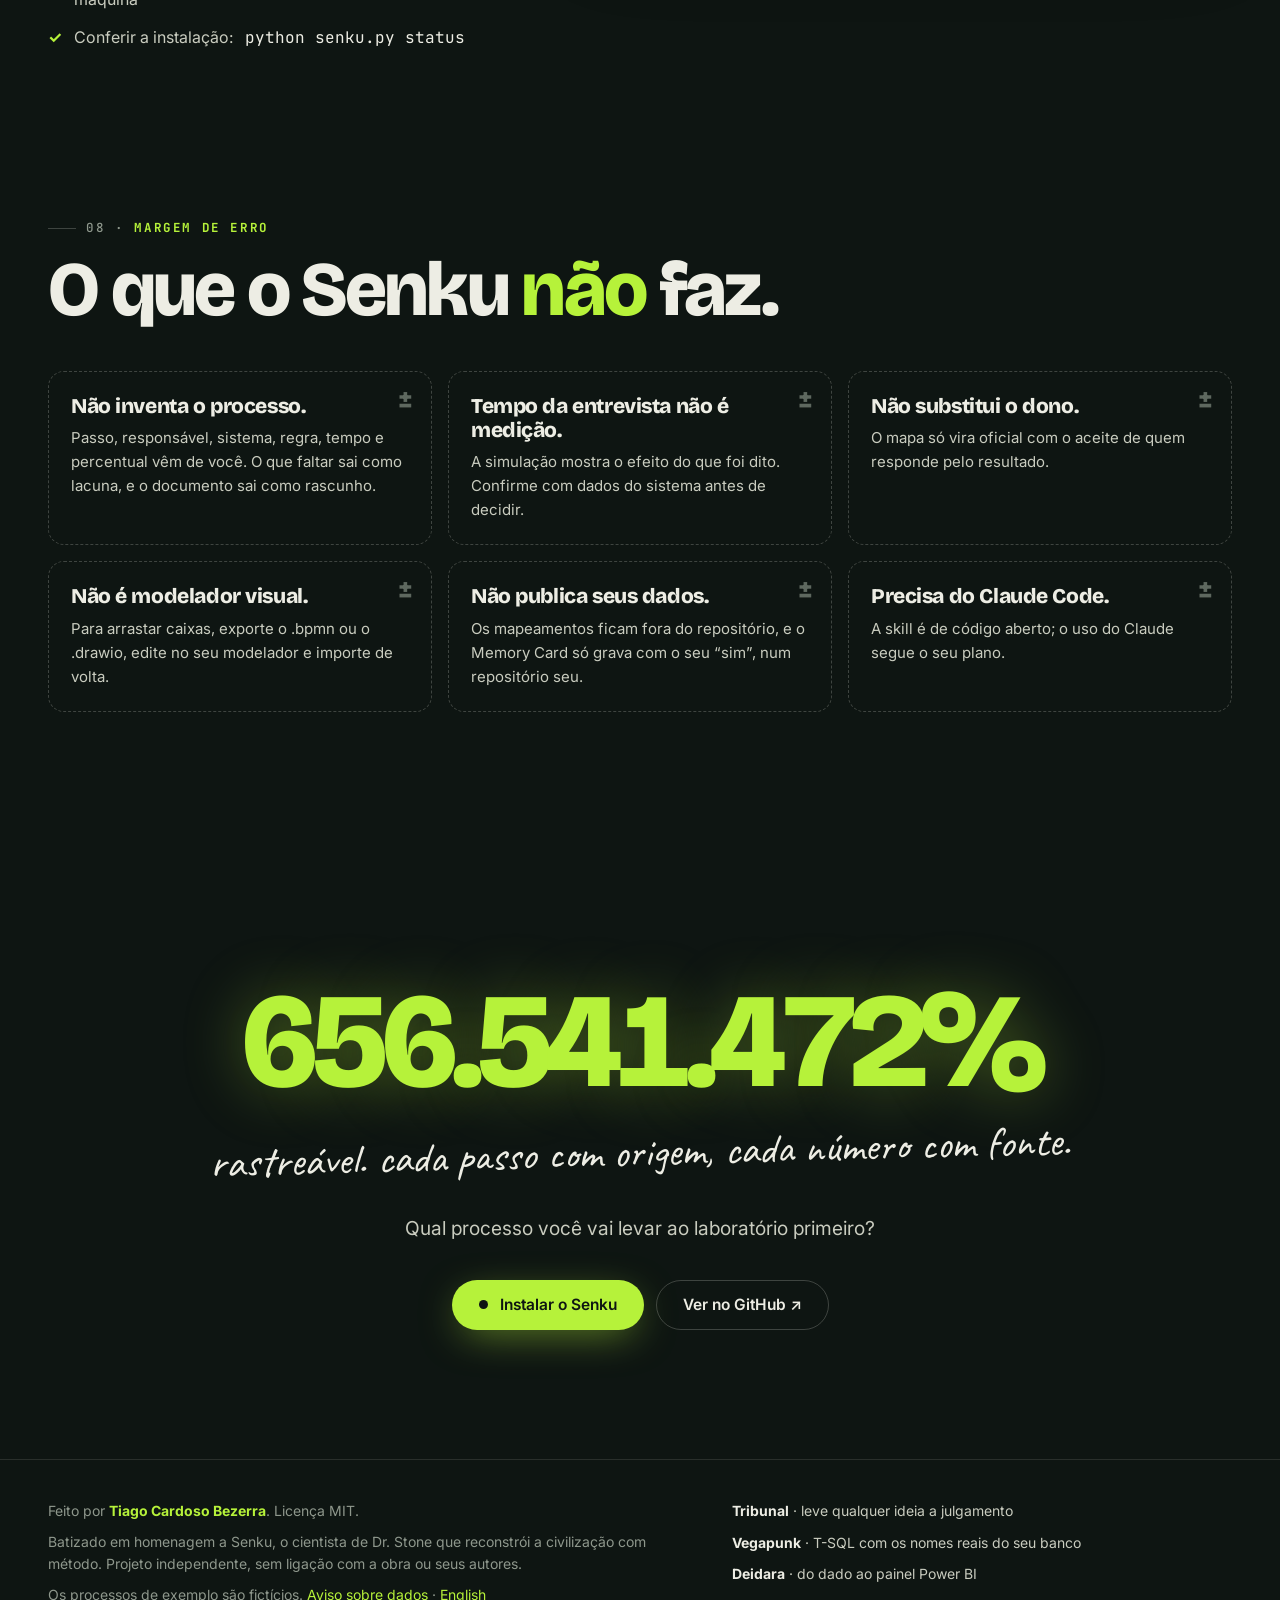
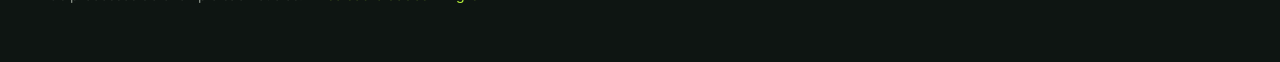
==== commit 8c41ee7f: "Rebuild the project page as a science lab: chalkboard identity, periodic table of the process, live " ====
--- a/docs/index.html
+++ b/docs/index.html
@@ -3,493 +3,537 @@
 <head>
 <meta charset="utf-8">
 <meta name="viewport" content="width=device-width, initial-scale=1">
-<title>Senku · mapeamento de processos com prova</title>
-<meta name="description" content="Skill de código aberto para o Claude Code: você conta como o trabalho anda e o Senku conduz a entrevista, prova o fluxo com fichas e 73 verificações, simula 4.000 casos e entrega o fluxograma em raias BPMN 2.0 e o mapeamento completo, com aceite do dono.">
+<title>Senku · o laboratório do processo</title>
+<meta name="description" content="Skill de código aberto para o Claude Code que mapeia processos como um cientista: entrevista, carta do processo, prova de fichas, 73 verificações, simulação de 4.000 casos e fluxograma BPMN 2.0 com mapeamento completo e aceite do dono.">
 <meta property="og:title" content="Senku · não desenha no chute. Prova.">
-<meta property="og:description" content="Conte o processo em português. Receba o fluxograma em raias BPMN 2.0 e o mapeamento completo, provados e prontos para o dono aprovar.">
+<meta property="og:description" content="O laboratório do processo: conte como o trabalho anda e receba o fluxograma BPMN 2.0 e o mapeamento completo, provados com fichas e 4.000 casos simulados.">
 <meta property="og:image" content="https://tiagocardosobezerra.github.io/senku/img/og.png">
 <meta property="og:image:width" content="1280">
 <meta property="og:image:height" content="640">
 <meta property="og:type" content="website">
 <meta property="og:url" content="https://tiagocardosobezerra.github.io/senku/">
 <meta name="twitter:card" content="summary_large_image">
-<meta name="theme-color" content="#0B1220">
+<meta name="theme-color" content="#0E1512">
 <link rel="icon" href="img/icone.svg" type="image/svg+xml">
 <link rel="preconnect" href="https://fonts.googleapis.com">
 <link rel="preconnect" href="https://fonts.gstatic.com" crossorigin>
-<link href="https://fonts.googleapis.com/css2?family=Inter:wght@400;500;600;700;800&family=JetBrains+Mono:wght@400;500;700&family=Poppins:wght@600;700;800&display=swap" rel="stylesheet">
+<link href="https://fonts.googleapis.com/css2?family=Bricolage+Grotesque:opsz,wght@12..96,500;12..96,700;12..96,800&family=Caveat:wght@500;700&family=Inter:wght@400;500;600;700&family=JetBrains+Mono:wght@400;500;700&display=swap" rel="stylesheet">
 <style>
 :root{
-  --bg:#0B1220; --bg2:#0E1729; --panel:#111C30; --surface:#152238; --line:#1E2A44; --line2:#2A3B5C;
-  --ink:#F1F5F9; --ink2:#E2E8F0; --muted:#A3B1C6; --faint:#64748B;
-  --lime:#A3E635; --lime2:#84CC16; --limebg:rgba(163,230,53,.10);
-  --ok:#34D399; --amb:#F59E0B; --no:#F87171; --info:#60A5FA;
-  --dp:'Poppins','Inter',system-ui,sans-serif; --tx:'Inter',system-ui,-apple-system,'Segoe UI',Roboto,sans-serif;
-  --mo:'JetBrains Mono',ui-monospace,SFMono-Regular,Consolas,monospace;
-  --w:1160px; --g:24px;
+  --board:#0E1512; --board2:#121C17; --board3:#18241E; --line:rgba(237,237,228,.12); --line2:rgba(237,237,228,.22);
+  --chalk:#EDEDE4; --chalk2:#C9CCBF; --dust:#8E978C; --faint:#5E685F;
+  --lime:#B6F23A; --lime2:#8BC81A; --amb:#FFB547; --red:#FF6B5E; --sky:#7FD3FF; --pink:#FF8FC7; --vio:#B9A4FF;
+  --dp:'Bricolage Grotesque','Inter',system-ui,sans-serif; --tx:'Inter',system-ui,-apple-system,'Segoe UI',sans-serif;
+  --hw:'Caveat','Comic Sans MS',cursive; --mo:'JetBrains Mono',ui-monospace,Consolas,monospace;
+  --w:1240px; --g:28px;
+  --noise:url("data:image/svg+xml,%3Csvg xmlns='http://www.w3.org/2000/svg' width='220' height='220'%3E%3Cfilter id='n'%3E%3CfeTurbulence type='fractalNoise' baseFrequency='.85' numOctaves='3' stitchTiles='stitch'/%3E%3CfeColorMatrix values='0 0 0 0 1 0 0 0 0 1 0 0 0 0 1 0 0 0 .55 0'/%3E%3C/filter%3E%3Crect width='100%25' height='100%25' filter='url(%23n)'/%3E%3C/svg%3E");
 }
 *{box-sizing:border-box}
-html{scroll-behavior:smooth;scroll-padding-top:72px}
-body{margin:0;background:var(--bg);color:var(--ink);font:16px/1.6 var(--tx);-webkit-font-smoothing:antialiased;overflow-x:hidden}
-body::before{content:"";position:fixed;inset:0;z-index:-1;pointer-events:none;
-  background-image:linear-gradient(var(--line) 1px,transparent 1px),linear-gradient(90deg,var(--line) 1px,transparent 1px);
-  background-size:32px 32px;opacity:.35;mask-image:linear-gradient(180deg,#000 0,rgba(0,0,0,.5) 40%,rgba(0,0,0,.25) 100%)}
+html{scroll-behavior:smooth;scroll-padding-top:80px}
+body{margin:0;background:var(--board);color:var(--chalk);font:16px/1.6 var(--tx);-webkit-font-smoothing:antialiased;overflow-x:hidden}
+body::before{content:"";position:fixed;inset:0;z-index:-2;pointer-events:none;
+  background:radial-gradient(1200px 700px at 15% -10%,rgba(182,242,58,.07),transparent 60%),
+             radial-gradient(900px 600px at 110% 30%,rgba(127,211,255,.05),transparent 60%),
+             radial-gradient(700px 500px at 30% 90%,rgba(237,237,228,.035),transparent 70%),var(--board)}
+body::after{content:"";position:fixed;inset:0;z-index:-1;pointer-events:none;background-image:var(--noise);opacity:.06;mix-blend-mode:screen}
 img{max-width:100%;display:block}
 a{color:var(--lime);text-decoration:none}
-a:hover{text-decoration:underline;text-underline-offset:3px}
-:focus-visible{outline:2px solid var(--lime);outline-offset:3px;border-radius:4px}
+a:hover{text-decoration:underline;text-underline-offset:4px;text-decoration-thickness:1px}
+:focus-visible{outline:2px dashed var(--lime);outline-offset:4px;border-radius:4px}
+::selection{background:var(--lime);color:var(--board)}
 .wrap{max-width:var(--w);margin:0 auto;padding:0 var(--g)}
-.hero .wrap>*,.sim>*,.chat>*,.inst>*,.two>*,.lab,.blocks{min-width:0}
-@media (max-width:560px){:root{--g:16px}section{padding:72px 0}.pill{font-size:12px}}
+.wrap>*,.grid>*,.med>*,.inst>*{min-width:0}
 .mono{font-family:var(--mo)}
-.kicker{font:600 12px/1 var(--mo);letter-spacing:1.4px;text-transform:uppercase;color:var(--lime)}
-.kicker::before{content:"// ";color:var(--faint)}
-h1,h2,h3{margin:0;line-height:1.12}
-h2{font:700 clamp(28px,4vw,44px)/1.1 var(--dp);letter-spacing:-.5px;margin:14px 0 16px}
-h3{font:600 18px/1.3 var(--tx)}
+.hw{font-family:var(--hw)}
+h1,h2,h3{margin:0}
 p{margin:0}
-.lead{font-size:clamp(17px,1.6vw,19px);color:var(--muted);max-width:700px}
-em.hl{font-style:normal;color:var(--lime)}
-section{padding:96px 0}
-.sec-head{max-width:760px;margin-bottom:40px}
-.rv{opacity:0;transform:translateY(14px);transition:opacity .6s ease,transform .6s ease}
+section{padding:120px 0;position:relative}
+.label{display:inline-flex;align-items:center;gap:10px;font:500 12.5px/1 var(--mo);letter-spacing:1.6px;text-transform:uppercase;color:var(--dust)}
+.label b{color:var(--lime);font-weight:700}
+.label::before{content:"";width:28px;height:1px;background:var(--line2)}
+h2.t{font:800 clamp(38px,6vw,88px)/.95 var(--dp);letter-spacing:-.035em;margin:18px 0 22px;text-wrap:balance}
+h2.t em{font-style:normal;color:var(--lime)}
+.lead{font-size:clamp(17px,1.5vw,20px);color:var(--chalk2);max-width:660px;line-height:1.55}
+.rv{opacity:0;transform:translateY(22px);transition:opacity .8s cubic-bezier(.2,.8,.2,1),transform .8s cubic-bezier(.2,.8,.2,1)}
 .rv.in{opacity:1;transform:none}
-.sr{position:absolute;width:1px;height:1px;overflow:hidden;clip:rect(0 0 0 0);white-space:nowrap}
+.d1{transition-delay:.08s}.d2{transition-delay:.16s}.d3{transition-delay:.24s}
+
+/* cursor ficha */
+.cur{position:fixed;left:0;top:0;width:14px;height:14px;margin:-7px 0 0 -7px;border-radius:50%;background:var(--lime);box-shadow:0 0 16px var(--lime);pointer-events:none;z-index:99;transition:width .2s,height .2s,margin .2s,background .2s,opacity .2s;opacity:0}
+.cur.on{opacity:1}
+.cur.big{width:46px;height:46px;margin:-23px 0 0 -23px;background:rgba(182,242,58,.14);box-shadow:0 0 0 1.5px var(--lime)}
+@media (hover:none),(pointer:coarse){.cur{display:none}}
 
 /* barra */
-nav.top{position:sticky;top:0;z-index:20;background:rgba(11,18,32,.82);backdrop-filter:blur(10px);border-bottom:1px solid transparent;transition:border-color .2s}
-nav.top.sc{border-bottom-color:var(--line)}
-nav.top .wrap{display:flex;align-items:center;gap:28px;height:64px}
-.brand{display:flex;align-items:center;gap:10px;color:var(--ink);font:800 21px/1 var(--dp);letter-spacing:-.4px}
+nav.top{position:fixed;top:0;left:0;right:0;z-index:30;transition:background .3s,border-color .3s;border-bottom:1px solid transparent}
+nav.top.sc{background:rgba(14,21,18,.82);backdrop-filter:blur(12px);border-bottom-color:var(--line)}
+nav.top .wrap{display:flex;align-items:center;gap:22px;height:70px}
+.brand{display:flex;align-items:center;gap:10px;color:var(--chalk);font:800 24px/1 var(--dp);letter-spacing:-.04em}
 .brand:hover{text-decoration:none}
-.brand svg{width:30px;height:30px}
-nav.top ul{display:flex;gap:22px;list-style:none;margin:0 0 0 auto;padding:0}
-nav.top ul a{color:var(--muted);font-size:14px;font-weight:500}
-nav.top ul a:hover{color:var(--ink);text-decoration:none}
-.gh{display:inline-flex;align-items:center;gap:8px;border:1px solid var(--line2);border-radius:8px;padding:7px 12px;color:var(--ink);font-size:14px;font-weight:600}
-.gh:hover{border-color:var(--lime);text-decoration:none}
-@media (max-width:960px){nav.top ul{display:none}.gh{margin-left:auto}}
+.brand svg{width:32px;height:32px}
+.brand sup{font:500 11px var(--mo);color:var(--dust);letter-spacing:0;margin-left:2px}
+nav.top ul{display:flex;gap:24px;list-style:none;margin:0 0 0 auto;padding:0}
+nav.top ul a{color:var(--chalk2);font:500 13.5px/1 var(--mo)}
+nav.top ul a:hover{color:var(--lime);text-decoration:none}
+.nbtn{display:inline-flex;align-items:center;gap:8px;border:1px solid var(--line2);border-radius:999px;padding:8px 14px;color:var(--chalk);font:500 13px/1 var(--mo);background:none;cursor:pointer;white-space:nowrap}
+.nbtn:hover{border-color:var(--lime);text-decoration:none;color:var(--lime)}
+.nbtn[aria-pressed=true]{border-color:var(--lime);color:var(--lime)}
+.prog{position:fixed;left:0;top:0;height:2px;background:var(--lime);box-shadow:0 0 10px var(--lime);z-index:31;width:0}
+@media (max-width:1000px){nav.top ul{display:none}nav.top .nbtn.som{margin-left:auto}}
+@media (max-width:480px){.nbtn.som span{display:none}}
 
 /* botões */
-.ctas{display:flex;flex-wrap:wrap;gap:12px;margin-top:30px}
-.btn{display:inline-flex;align-items:center;gap:10px;border-radius:10px;padding:13px 20px;font:600 15px/1 var(--tx);cursor:pointer;border:1px solid transparent;transition:transform .15s,background .15s,border-color .15s}
-.btn:hover{text-decoration:none;transform:translateY(-1px)}
-.btn-lime{background:var(--lime);color:#0B1220}
-.btn-lime:hover{background:#bef264}
-.btn-ghost{border-color:var(--line2);color:var(--ink);background:rgba(17,28,48,.6)}
-.btn-ghost:hover{border-color:var(--lime)}
-.btn-sm{padding:9px 14px;font-size:14px}
-
-/* hero */
-.hero{padding:72px 0 64px}
-.hero .wrap{display:grid;grid-template-columns:1fr 1.12fr;gap:52px;align-items:center}
-.pill{display:inline-flex;align-items:center;gap:10px;border:1px solid var(--line2);background:var(--panel);border-radius:999px;padding:6px 14px 6px 6px;font-size:13px;color:var(--muted)}
-.pill b{background:var(--lime);color:#0B1220;border-radius:999px;padding:3px 9px;font:700 12px/1.2 var(--mo)}
-.hero h1{font:800 clamp(38px,5vw,60px)/1.04 var(--dp);letter-spacing:-1.6px;margin:22px 0 22px}
-.hero h1 em{font-style:normal;color:var(--lime);position:relative;white-space:nowrap}
-.hero h1 em::after{content:"";position:absolute;left:0;right:0;bottom:.02em;height:.09em;background:var(--lime);border-radius:4px;transform-origin:left;animation:sub 1.1s .5s cubic-bezier(.2,.8,.2,1) both}
-@keyframes sub{from{transform:scaleX(0)}}
-.hero-meta{display:flex;flex-wrap:wrap;gap:8px 20px;margin-top:26px;color:var(--faint);font-size:13.5px}
-.hero-meta span{display:inline-flex;align-items:center;gap:8px}
-.hero-meta i{width:7px;height:7px;border-radius:50%;background:var(--ok);box-shadow:0 0 0 3px rgba(52,211,153,.18)}
-.stage{position:relative}
-.frame{border:1px solid var(--line2);border-radius:14px;background:var(--bg2);overflow:hidden;box-shadow:0 30px 80px -30px rgba(0,0,0,.7),0 0 0 6px rgba(163,230,53,.03)}
-.frame .bar{display:flex;align-items:center;gap:7px;padding:10px 14px;border-bottom:1px solid var(--line);font:500 12px/1 var(--mo);color:var(--faint)}
-.frame .bar i{width:10px;height:10px;border-radius:50%;background:var(--line2)}
-.frame .bar span{margin-left:8px;white-space:nowrap;overflow:hidden;text-overflow:ellipsis}
-.frame .bar b{margin-left:auto;color:var(--lime);font-weight:700;display:inline-flex;align-items:center;gap:6px;white-space:nowrap}
-.frame .bar b::before{content:"";width:7px;height:7px;border-radius:50%;background:var(--lime);animation:pulse 1.6s infinite}
-@keyframes pulse{50%{opacity:.25}}
-.hero-diagram{aspect-ratio:900/440;width:100%}
-.hero-diagram svg{width:100%;height:100%;display:block}
-.cards{display:grid;grid-template-columns:1fr 1fr;gap:12px;margin:-30px 16px 0;position:relative}
-.card{position:relative;background:rgba(17,28,48,.96);border:1px solid var(--line2);border-radius:12px;padding:14px 16px;box-shadow:0 18px 40px -16px rgba(0,0,0,.8);backdrop-filter:blur(6px)}
-.card small{display:block;font:600 11px/1 var(--mo);letter-spacing:1px;text-transform:uppercase;color:var(--faint);margin-bottom:8px}
-.card .ok{color:var(--ok);font:600 14px/1.4 var(--mo)}
-.card .meta{color:var(--muted);font:12.5px/1.5 var(--mo);margin-top:4px}
-.card .big{font:800 30px/1 var(--dp);color:var(--ink)}
-.card .big span{font:500 14px var(--tx);color:var(--muted);margin-left:4px}
-.card p{font-size:13px;color:var(--muted);margin-top:6px;line-height:1.45}
-.card p b{color:var(--amb)}
-@media (max-width:980px){.hero .wrap{grid-template-columns:1fr;gap:40px}}
-@media (max-width:560px){.cards{grid-template-columns:1fr;margin:12px 0 0}}
-
-/* números */
-.facts{border-top:1px solid var(--line);border-bottom:1px solid var(--line);background:rgba(14,23,41,.7)}
-.facts .wrap{display:grid;grid-template-columns:repeat(6,1fr)}
-.fact{padding:26px 18px;border-right:1px solid var(--line)}
-.fact:last-child{border-right:0}
-.fact b{display:block;font:800 30px/1 var(--dp);color:var(--ink);letter-spacing:-.5px}
-.fact span{display:block;margin-top:8px;font-size:13px;color:var(--muted);line-height:1.4}
-@media (max-width:900px){.facts .wrap{grid-template-columns:repeat(3,1fr)}.fact:nth-child(3){border-right:0}.fact:nth-child(-n+3){border-bottom:1px solid var(--line)}}
-@media (max-width:520px){.facts .wrap{grid-template-columns:repeat(2,1fr)}.fact{border-right:1px solid var(--line)!important;border-bottom:1px solid var(--line)}.fact:nth-child(2n){border-right:0!important}}
-
-/* problema e método */
-.two{display:grid;grid-template-columns:1fr 1fr;gap:20px}
-.err{border:1px solid var(--line2);border-radius:14px;padding:26px;background:var(--panel);position:relative;overflow:hidden}
-.err .tag{font:700 12px/1 var(--mo);color:var(--no);letter-spacing:1px}
-.err h3{font:700 22px/1.25 var(--dp);margin:12px 0 10px}
-.err p{color:var(--muted)}
-.err .x{position:absolute;right:20px;top:18px;font:700 36px/1 var(--mo);color:rgba(248,113,113,.18)}
-.method{display:grid;grid-template-columns:repeat(4,1fr);gap:0;margin-top:56px;border:1px solid var(--line2);border-radius:14px;overflow:hidden;background:var(--bg2)}
-.step{padding:24px 22px;border-right:1px solid var(--line);position:relative}
-.step:last-child{border-right:0}
-.step .n{font:700 12px/1 var(--mo);color:var(--faint)}
-.step h3{font:700 21px/1.2 var(--dp);margin:12px 0 2px;color:var(--lime)}
-.step .s{font:600 13px/1.3 var(--mo);color:var(--ink2)}
-.step p{color:var(--muted);font-size:14.5px;margin-top:10px}
-.step:not(:last-child)::after{content:"";position:absolute;right:-7px;top:30px;width:12px;height:12px;border-top:1px solid var(--line2);border-right:1px solid var(--line2);transform:rotate(45deg);background:var(--bg2);z-index:1}
-@media (max-width:860px){.two{grid-template-columns:1fr}.method{grid-template-columns:1fr 1fr}.step:nth-child(2){border-right:0}.step:nth-child(-n+2){border-bottom:1px solid var(--line)}.step::after{display:none}}
-@media (max-width:520px){.method{grid-template-columns:1fr}.step{border-right:0!important;border-bottom:1px solid var(--line)}}
-
-/* conversa */
-.chat{display:grid;grid-template-columns:1fr 1fr;gap:40px;align-items:start}
-.msgs{display:flex;flex-direction:column;gap:14px}
-.msg{border-radius:14px;padding:16px 18px;max-width:92%;border:1px solid var(--line2);font-size:15.5px}
-.msg b.who{display:block;font:600 11.5px/1 var(--mo);letter-spacing:1px;text-transform:uppercase;margin-bottom:8px}
-.msg.you{background:var(--surface);align-self:flex-end}
-.msg.you b.who{color:var(--info)}
-.msg.sk{background:var(--panel);border-color:rgba(163,230,53,.35)}
-.msg.sk b.who{color:var(--lime)}
-.msg.own{background:var(--surface);align-self:flex-end}
-.msg.own b.who{color:var(--amb)}
-.msg q{color:var(--ink2);quotes:"“" "”"}
-.blocks{border:1px solid var(--line2);border-radius:14px;background:var(--bg2);overflow:hidden}
-.blocks [role=tablist]{display:flex;flex-wrap:wrap;gap:6px;padding:12px;border-bottom:1px solid var(--line);list-style:none;margin:0}
-.blocks [role=tab]{font:600 12.5px/1 var(--mo);color:var(--muted);background:transparent;border:1px solid var(--line2);border-radius:999px;padding:7px 11px;cursor:pointer}
-.blocks [role=tab][aria-selected=true]{background:var(--lime);border-color:var(--lime);color:#0B1220}
-.blocks [role=tabpanel]{padding:20px 22px 22px}
-.blocks h3{font:700 18px/1.3 var(--dp)}
-.blocks .why{color:var(--faint);font-size:14px;margin:4px 0 14px}
-.blocks ol{margin:0;padding-left:22px;color:var(--ink2);font-size:15px}
-.blocks li{margin:7px 0}
-.blocks li::marker{color:var(--lime);font-family:var(--mo);font-size:13px}
-.blocks .nota{margin-top:16px;font:500 12.5px/1.5 var(--mo);color:var(--faint);border-top:1px dashed var(--line2);padding-top:12px}
-@media (max-width:900px){.chat{grid-template-columns:1fr}}
-
-/* prova */
-.lab{border:1px solid var(--line2);border-radius:16px;background:var(--bg2);overflow:hidden}
-.lab-bar{display:flex;flex-wrap:wrap;align-items:center;gap:10px;padding:14px 16px;border-bottom:1px solid var(--line)}
-.lab-bar .t{font:600 13px/1.3 var(--mo);color:var(--ink2);margin-right:auto}
-.lab-bar .t span{color:var(--faint);font-weight:400}
-.cnt{display:flex;gap:16px;font:500 12.5px/1 var(--mo);color:var(--muted)}
-.cnt b{color:var(--ink)}
-.cnt .bad b{color:var(--no)}
-.diagram{overflow-x:auto;overscroll-behavior-x:contain;scrollbar-color:var(--line2) transparent}
-.diagram .inner{width:1900px;aspect-ratio:3222/952}
+.btn{display:inline-flex;align-items:center;gap:12px;border-radius:999px;padding:16px 26px;font:600 15.5px/1 var(--tx);cursor:pointer;border:1.5px solid transparent;transition:transform .2s,background .2s,border-color .2s,color .2s;will-change:transform}
+.btn:hover{text-decoration:none}
+.btn-lime{background:var(--lime);color:#0E1512;box-shadow:0 10px 40px -10px rgba(182,242,58,.6)}
+.btn-lime:hover{background:#cbff5c}
+.btn-ghost{border-color:var(--line2);color:var(--chalk);background:none}
+.btn-ghost:hover{border-color:var(--chalk)}
+.btn .dot{width:9px;height:9px;border-radius:50%;background:currentColor}
+.btn-sm{padding:11px 18px;font-size:14px}
+
+/* hero: o quadro */
+.hero{min-height:100vh;min-height:100svh;padding:120px 0 48px;display:flex;flex-direction:column;justify-content:center;overflow:hidden}
+.hero .wrap{position:relative;width:100%}
+.exp{display:flex;flex-wrap:wrap;gap:10px 22px;font:500 12.5px/1 var(--mo);color:var(--dust);letter-spacing:1px;text-transform:uppercase;position:relative;z-index:2}
+.exp b{color:var(--chalk)}
+.exp .live{color:var(--lime);display:inline-flex;align-items:center;gap:8px}
+.exp .live::before{content:"";width:8px;height:8px;border-radius:50%;background:var(--lime);box-shadow:0 0 10px var(--lime);animation:pul 1.4s infinite}
+@keyframes pul{50%{opacity:.25}}
+.hero h1{font:800 clamp(58px,11.5vw,184px)/.84 var(--dp);letter-spacing:-.055em;margin:34px 0 0;position:relative;z-index:2}
+.hero h1 .l{display:block;overflow:hidden;padding:.16em 0 .08em;margin:-.16em 0 -.08em}
+.hero h1 .l>span{display:inline-block;transform:translateY(105%);animation:sobe 1.1s cubic-bezier(.2,.9,.1,1) forwards}
+.hero h1 .l:nth-child(2)>span{animation-delay:.12s}
+.hero h1 .l:nth-child(3)>span{animation-delay:.24s}
+@keyframes sobe{to{transform:none}}
+.hero h1 .pv{color:var(--lime);position:relative}
+.hero h1 .pv svg{position:absolute;left:-3%;bottom:-.1em;width:106%;height:.3em;overflow:visible}
+.hero h1 .pv svg path{stroke:var(--lime);stroke-width:7;fill:none;stroke-linecap:round;stroke-dasharray:900;stroke-dashoffset:900;animation:risca 1s 1.1s cubic-bezier(.6,0,.2,1) forwards}
+@keyframes risca{to{stroke-dashoffset:0}}
+.hero .sub{display:grid;grid-template-columns:1.1fr .9fr;gap:48px;align-items:end;margin-top:44px;position:relative;z-index:2}
+.hero .sub p{font-size:clamp(17px,1.5vw,20px);color:var(--chalk2);max-width:560px}
+.hero .sub p strong{color:var(--chalk);font-weight:600}
+.hero .ctas{display:flex;flex-wrap:wrap;gap:12px;margin-top:28px}
+.formula{font:700 clamp(26px,2.6vw,36px)/1.12 var(--hw);color:var(--chalk);transform:rotate(-2deg);text-align:right}
+.formula i{font-style:normal;color:var(--lime)}
+.formula small{display:block;font:500 12px/1.4 var(--mo);color:var(--dust);transform:rotate(2deg);margin-top:12px;letter-spacing:.5px}
+.board-diagram{position:absolute;z-index:1;right:-4%;top:-10px;width:60%;aspect-ratio:900/440;opacity:.95;pointer-events:none;
+  -webkit-mask-image:radial-gradient(closest-side,#000 60%,transparent 100%);mask-image:radial-gradient(closest-side,#000 60%,transparent 100%)}
+.board-diagram svg{width:100%;height:100%}
+.giz-nota{position:absolute;z-index:2;right:30%;top:38%;font:700 26px/1 var(--hw);color:var(--amb);transform:rotate(-8deg);pointer-events:none;white-space:nowrap}
+.giz-nota svg{display:block;width:70px;height:46px;margin:4px 0 0 40px;overflow:visible}
+.giz-nota path{stroke:var(--amb);stroke-width:2.4;fill:none;stroke-linecap:round;stroke-dasharray:200;stroke-dashoffset:200;animation:risca 1s 1.8s forwards}
+@media (max-width:640px){.exp span:nth-child(2),.exp span:nth-child(3){display:none}}
+@media (max-width:900px){.board-diagram{position:relative;right:auto;top:auto;width:112%;margin:22px -6% -6px;opacity:1}.giz-nota{display:none}.hero .sub{grid-template-columns:1fr;gap:30px;margin-top:30px}.formula{text-align:left}}
+
+/* faixa */
+.ticker{border-top:1px solid var(--line);border-bottom:1px solid var(--line);overflow:hidden;white-space:nowrap;padding:22px 0;background:rgba(18,28,23,.6)}
+.ticker .tr{display:inline-flex;gap:46px;animation:corre 40s linear infinite;padding-left:46px}
+.ticker span{font:800 clamp(26px,3vw,42px)/1 var(--dp);letter-spacing:-.03em;color:var(--chalk);display:inline-flex;align-items:center;gap:46px}
+.ticker span::after{content:"✦";color:var(--lime);font-size:.6em}
+.ticker span b{color:var(--lime);font-weight:800;margin-right:.25em}
+@keyframes corre{to{transform:translateX(-50%)}}
+
+/* método: rolagem com painel fixo */
+.metodo .grid{display:grid;grid-template-columns:1fr 1fr;gap:64px;margin-top:40px}
+.sticky{position:sticky;top:110px;height:min(560px,72vh);border:1px solid var(--line2);border-radius:22px;background:linear-gradient(180deg,var(--board2),var(--board));overflow:hidden}
+.sticky::before{content:"";position:absolute;inset:0;background-image:linear-gradient(var(--line) 1px,transparent 1px),linear-gradient(90deg,var(--line) 1px,transparent 1px);background-size:28px 28px;opacity:.35}
+.cena{position:absolute;inset:0;padding:30px;display:flex;flex-direction:column;opacity:0;transform:scale(.98);transition:opacity .5s,transform .5s;pointer-events:none}
+.cena.on{opacity:1;transform:none;pointer-events:auto}
+.cena .k{font:500 12px/1 var(--mo);color:var(--dust);letter-spacing:1px;text-transform:uppercase;position:relative}
+.cena .k b{color:var(--lime)}
+.passo{min-height:70vh;display:flex;flex-direction:column;justify-content:center;padding:30px 0;border-top:1px dashed var(--line2);opacity:.35;transition:opacity .5s}
+.passo.on{opacity:1}
+.passo .n{font:700 15px/1 var(--mo);color:var(--lime)}
+.passo h3{font:800 clamp(46px,5.5vw,78px)/.95 var(--dp);letter-spacing:-.04em;margin:14px 0 6px}
+.passo .s{font:700 30px/1 var(--hw);color:var(--amb);transform:rotate(-2deg);display:inline-block;margin-bottom:16px}
+.passo p{color:var(--chalk2);font-size:17.5px;max-width:470px}
+.passo code{font:500 14px var(--mo);color:var(--chalk);background:rgba(237,237,228,.06);border:1px solid var(--line);border-radius:6px;padding:2px 7px}
+.bolhas{position:relative;margin-top:22px;display:flex;flex-direction:column;gap:12px}
+.bolha{max-width:88%;border-radius:18px;padding:13px 16px;font-size:15px;line-height:1.45;opacity:0;transform:translateY(10px);transition:opacity .5s,transform .5s}
+.cena.on .bolha{opacity:1;transform:none}
+.bolha.v{background:rgba(237,237,228,.07);border:1px solid var(--line2);align-self:flex-end;border-bottom-right-radius:4px}
+.bolha.s{background:rgba(182,242,58,.08);border:1px solid rgba(182,242,58,.35);border-bottom-left-radius:4px}
+.bolha small{display:block;font:600 11px/1 var(--mo);letter-spacing:1px;text-transform:uppercase;margin-bottom:6px;color:var(--dust)}
+.bolha.s small{color:var(--lime)}
+.cena.on .bolha:nth-child(2){transition-delay:.25s}.cena.on .bolha:nth-child(3){transition-delay:.5s}.cena.on .bolha:nth-child(4){transition-delay:.75s}
+.json{position:relative;margin-top:20px;font:13.5px/1.75 var(--mo);color:var(--chalk2);white-space:pre;overflow:hidden}
+.json .jk{color:var(--sky)}.json .s{color:var(--lime)}.json .c{color:var(--faint)}
+.json .lac{background:rgba(255,107,94,.12);color:var(--red);border-radius:4px;padding:0 4px}
+.caret{display:inline-block;width:8px;height:16px;background:var(--lime);vertical-align:-3px;animation:pul 1s steps(1) infinite}
+.mini{position:relative;flex:1;margin-top:10px}
+.mini svg{width:100%;height:100%}
+.aceite{position:relative;margin:auto;width:min(380px,90%);border:1px solid var(--line2);border-radius:14px;background:rgba(14,21,18,.85);padding:22px}
+.aceite .row{display:flex;justify-content:space-between;gap:12px;font:13px/1.9 var(--mo);color:var(--chalk2);border-bottom:1px dashed var(--line);padding:4px 0}
+.aceite .row b{color:var(--chalk);font-weight:500;text-align:right}
+.carimbo{position:absolute;right:-22px;top:-30px;transform:rotate(-14deg) scale(2.2);opacity:0;font:800 26px/1 var(--dp);letter-spacing:.04em;color:var(--lime);border:3px solid var(--lime);border-radius:10px;padding:8px 14px;text-transform:uppercase;transition:transform .35s cubic-bezier(.3,1.6,.5,1),opacity .2s;background:rgba(14,21,18,.6)}
+.cena.on .carimbo{transform:rotate(-14deg) scale(1);opacity:1;transition-delay:.4s}
+@media (max-width:900px){.metodo .grid{grid-template-columns:1fr;gap:0}.sticky{display:none}.passo{min-height:auto;opacity:1;padding:36px 0}}
+
+/* tabela periódica */
+.tabela{display:grid;grid-template-columns:repeat(8,minmax(0,1fr));gap:8px;margin-top:44px}
+.el{position:relative;min-width:0;aspect-ratio:1/1.08;border:1px solid var(--line2);border-radius:10px;padding:10px 10px 8px;background:rgba(18,28,23,.7);cursor:pointer;text-align:left;color:var(--chalk);font:inherit;display:flex;flex-direction:column;transition:transform .25s cubic-bezier(.3,1.4,.5,1),background .2s,border-color .2s,box-shadow .2s}
+.el:hover,.el[aria-pressed=true]{transform:translateY(-4px) rotate(-1.5deg);border-color:var(--c);background:color-mix(in srgb,var(--c) 12%,var(--board));box-shadow:0 14px 30px -14px var(--c)}
+.el .z{font:500 11px/1 var(--mo);color:var(--dust)}
+.el .sy{font:800 clamp(24px,3vw,42px)/1 var(--dp);letter-spacing:-.04em;color:var(--c);margin:auto 0 4px}
+.el .nm{font:500 11.5px/1.2 var(--tx);color:var(--chalk2);white-space:nowrap;overflow:hidden;text-overflow:ellipsis}
+.ficha-el{display:grid;grid-template-columns:auto minmax(0,1fr);gap:28px;align-items:start;margin-top:22px;border:1px solid var(--line2);border-radius:18px;padding:26px;background:rgba(18,28,23,.75)}
+.ficha-el .big{width:132px;aspect-ratio:1/1.08;border:2px solid var(--c);border-radius:14px;padding:12px;display:flex;flex-direction:column;background:color-mix(in srgb,var(--c) 10%,transparent)}
+.ficha-el .big .sy{font:800 58px/1 var(--dp);color:var(--c);letter-spacing:-.05em;margin:auto 0 0}
+.ficha-el h3{font:800 32px/1 var(--dp);letter-spacing:-.03em}
+.ficha-el .grp{font:500 12px var(--mo);color:var(--c);text-transform:uppercase;letter-spacing:1px}
+.ficha-el p{color:var(--chalk2);margin-top:10px;max-width:640px}
+.ficha-el pre{margin:14px 0 0;font:13px/1.6 var(--mo);color:var(--chalk2);background:rgba(0,0,0,.25);border:1px solid var(--line);border-radius:10px;padding:12px 14px;overflow-x:auto;white-space:pre}
+.legenda{display:flex;flex-wrap:wrap;gap:8px 22px;margin-top:16px;font:500 12.5px var(--mo);color:var(--dust)}
+.legenda i{display:inline-block;width:10px;height:10px;border-radius:3px;margin-right:7px;vertical-align:-1px}
+@media (max-width:900px){.tabela{grid-template-columns:repeat(4,minmax(0,1fr))}.ficha-el{grid-template-columns:minmax(0,1fr);padding:20px}.ficha-el .big{width:110px}}
+
+/* experimento */
+.lab{position:relative;border:1px solid var(--line2);border-radius:22px;background:var(--board2);overflow:hidden;margin-top:44px;box-shadow:0 40px 100px -40px rgba(0,0,0,.8);transition:border-color .3s}
+.lab-top{display:grid;grid-template-columns:repeat(3,1fr);border-bottom:1px solid var(--line)}
+.lab-top div{padding:18px 22px;border-right:1px solid var(--line)}
+.lab-top div:last-child{border-right:0}
+.lab-top small{display:block;font:500 11px/1 var(--mo);letter-spacing:1.2px;text-transform:uppercase;color:var(--dust);margin-bottom:8px}
+.lab-top p{font-size:14.5px;color:var(--chalk2)}
+.lab-bar{display:flex;flex-wrap:wrap;align-items:center;gap:12px;padding:14px 18px;border-bottom:1px solid var(--line)}
+.lab-bar .t{font:500 13px/1.3 var(--mo);color:var(--chalk2);margin-right:auto}
+.cnt{display:flex;gap:18px;font:500 13px/1 var(--mo);color:var(--dust)}
+.cnt b{color:var(--lime);font-size:15px}
+.cnt .bad b{color:var(--red)}
+.diagram{overflow-x:auto;overscroll-behavior-x:contain;scrollbar-color:var(--line2) transparent;cursor:grab}
+.diagram .inner{width:2000px;aspect-ratio:3222/952}
 .diagram svg{width:100%;height:100%;display:block}
-.hint{font:500 12px/1 var(--mo);color:var(--faint);padding:10px 16px;border-top:1px solid var(--line);display:flex;gap:16px;flex-wrap:wrap}
-.hint i{display:inline-block;width:10px;height:10px;border-radius:50%;background:var(--lime);vertical-align:-1px;margin-right:6px;box-shadow:0 0 8px var(--lime)}
-.term{background:#070C17;border-top:1px solid var(--line);padding:16px 18px;font:13px/1.65 var(--mo);color:var(--ink2);white-space:pre-wrap;min-height:120px}
-.term .p{color:var(--lime)}
-.term .ok{color:var(--ok)}
-.term .er{color:var(--no)}
-.term .dim{color:var(--faint)}
-svg .seta{transition:opacity .3s}
-svg .seta.cortada{opacity:.08}
-svg .no.ativo rect,svg .no.ativo circle,svg .no.ativo path{filter:drop-shadow(0 0 6px rgba(163,230,53,.8))}
-svg .no.travado rect{stroke:#F87171!important;stroke-width:3!important;animation:trav 1s infinite}
-@keyframes trav{50%{stroke-opacity:.3}}
-svg .ficha{fill:#A3E635;filter:drop-shadow(0 0 5px #A3E635)}
-svg .ficha.par{fill:#60A5FA;filter:drop-shadow(0 0 5px #60A5FA)}
-svg .ficha.morta{fill:#F87171;filter:drop-shadow(0 0 6px #F87171)}
-svg .fim-ok{animation:fimok .7s ease-out}
-@keyframes fimok{from{stroke-width:8;stroke:#A3E635}}
-
-/* simulação */
-.sim{display:grid;grid-template-columns:1.35fr 1fr;gap:20px}
-.panel{border:1px solid var(--line2);border-radius:14px;background:var(--panel);padding:22px}
-.panel h3{font:700 17px/1.3 var(--dp)}
-.panel .sub{color:var(--faint);font-size:13.5px;margin-top:4px}
-.chart{margin-top:18px}
+.saida{display:grid;grid-template-columns:1.35fr 1fr;border-top:1px solid var(--line)}
+.term{background:#090E0B;padding:18px 22px;font:13.5px/1.7 var(--mo);color:var(--chalk2);white-space:pre-wrap;min-height:190px}
+.term .p{color:var(--lime)} .term .ok{color:var(--lime)} .term .er{color:var(--red)} .term .dim{color:var(--faint)}
+.diario{border-left:1px solid var(--line);padding:16px 20px;background:rgba(9,14,11,.6);max-height:230px;overflow:hidden;position:relative}
+.diario h4{margin:0 0 10px;font:700 22px/1 var(--hw);color:var(--amb);transform:rotate(-1.5deg);display:inline-block}
+.diario ol{list-style:none;margin:0;padding:0;font:12.5px/1.75 var(--mo);color:var(--chalk2)}
+.diario li{animation:entra .4s ease}
+.diario li b{color:var(--dust);font-weight:500}
+.diario li.ok::before{content:"✓ ";color:var(--lime)}
+.diario li.vol::before{content:"↺ ";color:var(--amb)}
+.diario li.er::before{content:"✗ ";color:var(--red)}
+.diario li.er{color:var(--red)}
+.diario::after{content:"";position:absolute;left:0;right:0;bottom:0;height:50px;background:linear-gradient(transparent,#0b110d)}
+@keyframes entra{from{opacity:0;transform:translateX(-8px)}}
+.lab.falhou{border-color:var(--red);box-shadow:0 0 0 1px var(--red),0 40px 120px -40px rgba(255,107,94,.45)}
+@media (max-width:860px){.lab-top{grid-template-columns:1fr}.lab-top div{border-right:0;border-bottom:1px solid var(--line)}.saida{grid-template-columns:1fr}.diario{border-left:0;border-top:1px solid var(--line)}}
+
+/* fluxograma em giz */
+svg.giz>rect{fill:rgba(237,237,228,.018)!important;stroke:rgba(237,237,228,.13)!important}
+svg.giz>rect:nth-of-type(even){fill:transparent!important}
+svg.giz .seta{stroke:#C9CCBF!important;stroke-width:1.6;transition:opacity .3s}
+svg.giz marker path{fill:#C9CCBF}
+svg.giz .seta.cortada{opacity:.07}
+svg.giz .no rect,svg.giz .no circle,svg.giz .no path{fill:rgba(14,21,18,.88)!important}
+svg.giz text{fill:#EDEDE4}
+svg.giz .no.ativo rect,svg.giz .no.ativo circle,svg.giz .no.ativo path{filter:drop-shadow(0 0 8px rgba(182,242,58,.9))}
+svg.giz .no.travado rect{stroke:#FF6B5E!important;stroke-width:3.5!important;animation:trav .8s infinite}
+@keyframes trav{50%{stroke-opacity:.25}}
+svg .ficha{fill:#B6F23A;filter:drop-shadow(0 0 6px #B6F23A)}
+svg .ficha.par{fill:#7FD3FF;filter:drop-shadow(0 0 6px #7FD3FF)}
+svg .ficha.morta{fill:#FF6B5E;filter:drop-shadow(0 0 8px #FF6B5E)}
+svg .faisca{fill:none;stroke:#B6F23A;stroke-width:2.5}
+
+/* medição */
+.med{display:grid;grid-template-columns:1.45fr 1fr;gap:22px;margin-top:44px}
+.papel{position:relative;border:1px solid var(--line2);border-radius:22px;padding:28px;background:var(--board2);overflow:hidden}
+.papel.grade::before{content:"";position:absolute;inset:0;background-image:linear-gradient(rgba(127,211,255,.07) 1px,transparent 1px),linear-gradient(90deg,rgba(127,211,255,.07) 1px,transparent 1px);background-size:20px 20px}
+.papel>*{position:relative}
+.papel h3{font:800 24px/1.1 var(--dp);letter-spacing:-.02em}
+.papel .sub{font:500 12.5px var(--mo);color:var(--dust);margin-top:6px}
+.chart{margin-top:10px}
 .chart svg{width:100%;height:auto;display:block;overflow:visible}
-.chart text{font-family:var(--mo);font-size:11px;fill:#94A3B8}
-.chart .bar{fill:#2A3B5C;transition:fill .2s}
-.chart .bar.dentro{fill:#A3E635}
-.chart g.col:hover .bar{fill:#bef264}
-.chart g.col:hover .bar:not(.dentro){fill:#475569}
-.legend{margin-top:10px;font-size:13px;color:var(--faint)}
-.legend i{display:inline-block;width:12px;height:3px;vertical-align:middle;margin-right:6px;border-radius:2px}
-.kpis{display:grid;grid-template-columns:1fr 1fr;gap:12px;margin-top:4px}
-.kpi{border:1px solid var(--line);border-radius:10px;padding:14px;background:var(--bg2)}
-.kpi b{display:block;font:800 26px/1 var(--dp)}
-.kpi span{display:block;font-size:13px;color:var(--muted);margin-top:6px;line-height:1.35}
-.kpi.warn b{color:var(--amb)}
-.load{margin-top:18px;display:flex;flex-direction:column;gap:10px}
-.load div{display:grid;grid-template-columns:150px 1fr 70px;gap:10px;align-items:center;font-size:13.5px;color:var(--ink2)}
-.load .tr{height:10px;border-radius:6px;background:var(--line);overflow:hidden}
-.load .tr i{display:block;height:100%;background:linear-gradient(90deg,var(--lime2),var(--lime));border-radius:6px;width:0;transition:width 1.2s cubic-bezier(.2,.8,.2,1)}
-.load .v{font:500 12.5px/1 var(--mo);color:var(--muted);text-align:right}
-.opps{margin-top:20px;display:grid;grid-template-columns:repeat(3,1fr);gap:14px}
-.opp{border:1px solid var(--line2);border-radius:12px;padding:18px;background:var(--panel)}
-.opp .n{font:700 12px/1 var(--mo);color:var(--amb)}
-.opp p{margin-top:10px;color:var(--ink2);font-size:14.5px}
-.disc{margin-top:14px;font:500 12.5px/1.5 var(--mo);color:var(--faint)}
-@media (max-width:900px){.sim{grid-template-columns:1fr}.opps{grid-template-columns:1fr}.load div{grid-template-columns:120px 1fr 60px}}
-
-/* entregas */
-.formats{display:grid;grid-template-columns:repeat(3,1fr);gap:12px}
-.fmt{border:1px solid var(--line2);border-radius:12px;padding:16px 18px;background:var(--panel);display:flex;gap:14px;align-items:flex-start}
-.fmt code{font:700 12.5px/1 var(--mo);color:#0B1220;background:var(--lime);border-radius:6px;padding:5px 7px;white-space:nowrap}
-.fmt.d code{background:var(--info)}
-.fmt b{display:block;font-size:15px}
-.fmt span{display:block;color:var(--muted);font-size:13.5px;margin-top:2px;line-height:1.4}
-.gallery{display:grid;grid-template-columns:repeat(4,1fr);gap:14px;margin-top:28px}
-.shot{border:1px solid var(--line2);border-radius:12px;overflow:hidden;background:#fff;display:block;transition:transform .2s,border-color .2s}
-.shot:hover{transform:translateY(-3px);border-color:var(--lime);text-decoration:none}
+.chart text{font-family:var(--mo);font-size:11px;fill:#8E978C}
+.chart .bar{fill:#B6F23A}
+.chart g.col:hover .bar{fill:#d9ff8a}
+.kpis{display:grid;grid-template-columns:1fr 1fr;gap:12px;margin-top:18px}
+.kpi{border:1px solid var(--line);border-radius:14px;padding:16px;background:rgba(14,21,18,.6)}
+.kpi b{display:block;font:800 36px/1 var(--dp);letter-spacing:-.04em}
+.kpi span{display:block;font-size:13.5px;color:var(--chalk2);margin-top:8px;line-height:1.35}
+.kpi.w b{color:var(--amb)}
+.load{margin-top:16px;display:flex;flex-direction:column;gap:11px}
+.load div{display:grid;grid-template-columns:150px 1fr 70px;gap:10px;align-items:center;font-size:13.5px;color:var(--chalk2)}
+.load .tr{height:10px;border-radius:6px;background:rgba(237,237,228,.07);overflow:hidden}
+.load .tr i{display:block;height:100%;background:linear-gradient(90deg,var(--lime2),var(--lime));border-radius:6px;width:0;transition:width 1.4s cubic-bezier(.2,.8,.2,1)}
+.load .v{font:500 12.5px/1 var(--mo);color:var(--dust);text-align:right}
+.casos{margin-top:22px}
+.casos .top{display:flex;flex-wrap:wrap;align-items:baseline;justify-content:space-between;gap:10px 24px}
+.casos canvas{display:block;width:100%;margin-top:18px;image-rendering:pixelated}
+.casos .leg{display:flex;flex-wrap:wrap;gap:8px 20px;font:500 12.5px var(--mo);color:var(--dust);margin-top:14px}
+.casos .leg i{display:inline-block;width:10px;height:10px;border-radius:50%;margin-right:7px;vertical-align:-1px}
+.opps{display:grid;grid-template-columns:repeat(3,1fr);gap:16px;margin-top:22px}
+.opp{border:1px solid var(--line2);border-radius:18px;padding:22px;background:var(--board2)}
+.opp .n{font:800 52px/1 var(--dp);color:transparent;-webkit-text-stroke:1.2px var(--amb);letter-spacing:-.04em}
+.opp .g{font:500 11.5px var(--mo);color:var(--amb);text-transform:uppercase;letter-spacing:1px;display:block;margin:12px 0 8px}
+.opp p{color:var(--chalk2);font-size:15px}
+.disc{margin-top:18px;font:500 13px/1.5 var(--mo);color:var(--dust)}
+@media (max-width:960px){.med{grid-template-columns:1fr}.opps{grid-template-columns:1fr}.load div{grid-template-columns:118px 1fr 62px}.papel{padding:20px}}
+
+/* entregas: frascos */
+.frascos{display:grid;grid-template-columns:repeat(9,1fr);gap:10px;margin-top:44px;align-items:end}
+.frasco{display:flex;flex-direction:column;align-items:center;gap:12px;text-align:center}
+.frasco svg{width:100%;max-width:92px;height:auto;overflow:visible;transition:transform .3s cubic-bezier(.3,1.4,.5,1)}
+.frasco .liq{transform-box:fill-box;transform-origin:50% 100%;transform:scaleY(0);transition:transform 1.4s cubic-bezier(.2,.8,.2,1)}
+.frascos.in .liq{transform:scaleY(1)}
+.frasco b{font:700 13px/1 var(--mo);color:var(--chalk)}
+.frasco span{font-size:12.5px;color:var(--dust);line-height:1.3}
+.frasco:hover svg{transform:translateY(-6px) rotate(-4deg)}
+.galeria{display:grid;grid-template-columns:repeat(4,1fr);gap:16px;margin-top:56px}
+.shot{display:block;border-radius:14px;overflow:hidden;border:1px solid var(--line2);background:#fff;transform:rotate(var(--r,0deg));transition:transform .35s cubic-bezier(.3,1.4,.5,1),box-shadow .3s;box-shadow:0 20px 40px -20px rgba(0,0,0,.8)}
+.shot.rv{transform:translateY(22px) rotate(var(--r,0deg))}
+.shot.rv.in{transform:rotate(var(--r,0deg))}
+.shot:hover,.shot.rv.in:hover{transform:rotate(0) translateY(-8px) scale(1.03);text-decoration:none;box-shadow:0 30px 60px -20px rgba(182,242,58,.25)}
 .shot img{aspect-ratio:4/3;object-fit:cover;object-position:top;width:100%}
-.shot span{display:block;background:var(--panel);color:var(--ink2);font-size:13.5px;padding:10px 12px;border-top:1px solid var(--line2)}
-.docs{margin-top:18px;color:var(--muted);font-size:14.5px}
-@media (max-width:900px){.formats{grid-template-columns:1fr 1fr}.gallery{grid-template-columns:1fr 1fr}}
-@media (max-width:560px){.formats{grid-template-columns:1fr}}
-
-/* comandos */
-.cmds{display:grid;grid-template-columns:repeat(3,1fr);gap:12px}
-.cmd{border:1px solid var(--line);border-radius:12px;padding:16px;background:rgba(17,28,48,.7)}
-.cmd code{font:700 14px/1 var(--mo);color:var(--lime)}
-.cmd p{color:var(--muted);font-size:14px;margin-top:8px;line-height:1.45}
-.memcard{margin-top:24px;display:grid;grid-template-columns:auto 1fr;gap:22px;align-items:center;border:1px solid rgba(163,230,53,.35);border-radius:14px;padding:22px;background:linear-gradient(120deg,rgba(163,230,53,.07),transparent 60%)}
-.memcard svg{width:64px;height:64px}
-.memcard h3{font:700 19px/1.3 var(--dp)}
-.memcard p{color:var(--muted);margin-top:6px;font-size:15px}
-@media (max-width:900px){.cmds{grid-template-columns:1fr 1fr}}
-@media (max-width:560px){.cmds{grid-template-columns:1fr}.memcard{grid-template-columns:1fr}}
+.shot span{display:block;background:var(--board2);color:var(--chalk2);font:500 12.5px/1.3 var(--mo);padding:10px 12px;border-top:1px solid var(--line2)}
+.docs{margin-top:22px;font:500 13.5px/1.8 var(--mo);color:var(--dust)}
+.memcard{margin-top:56px;display:grid;grid-template-columns:auto 1fr;gap:26px;align-items:center;border:1px solid rgba(182,242,58,.35);border-radius:20px;padding:26px;background:linear-gradient(120deg,rgba(182,242,58,.07),transparent 60%)}
+.memcard svg{width:70px;height:70px}
+.memcard h3{font:800 24px/1.15 var(--dp);letter-spacing:-.02em}
+.memcard p{color:var(--chalk2);margin-top:8px;font-size:15.5px}
+@media (max-width:960px){.frascos{grid-template-columns:repeat(3,1fr);gap:26px 10px}.galeria{grid-template-columns:1fr 1fr}.memcard{grid-template-columns:1fr}}
 
 /* resultados */
-table.res{width:100%;border-collapse:collapse;border:1px solid var(--line2);border-radius:14px;overflow:hidden;background:var(--panel)}
-table.res th,table.res td{text-align:left;padding:14px 18px;border-bottom:1px solid var(--line);font-size:15px;vertical-align:top}
-table.res th{font:600 12px/1 var(--mo);letter-spacing:1px;text-transform:uppercase;color:var(--faint);background:var(--bg2)}
-table.res td:last-child{font:700 15px/1.4 var(--mo);color:var(--lime);white-space:nowrap}
-table.res tr:last-child td{border-bottom:0}
-.src{margin-top:14px;color:var(--faint);font-size:13.5px}
-.refs{display:grid;grid-template-columns:repeat(3,1fr);gap:12px;margin-top:28px}
-.ref{border-left:2px solid var(--lime);padding:4px 0 4px 14px}
-.ref b{display:block;font-size:15px}
-.ref span{color:var(--muted);font-size:13.5px}
-@media (max-width:760px){.refs{grid-template-columns:1fr}table.res td:last-child{white-space:normal}}
+.res{display:grid;grid-template-columns:repeat(3,1fr);border-top:1px solid var(--line2);margin-top:44px}
+.res div{padding:30px 24px 30px 0;border-bottom:1px solid var(--line2)}
+.res b{display:block;font:800 clamp(52px,6vw,86px)/.9 var(--dp);letter-spacing:-.05em}
+.res span{display:block;margin-top:12px;color:var(--chalk2);font-size:15px;max-width:300px}
+.biblio{margin-top:56px;border-left:2px solid var(--lime);padding-left:22px}
+.biblio h3{font:500 12.5px/1 var(--mo);letter-spacing:1.5px;text-transform:uppercase;color:var(--dust);margin-bottom:14px}
+.biblio ol{margin:0;padding-left:22px;color:var(--chalk2);font-size:15px}
+.biblio li{margin:8px 0}
+.biblio li::marker{font-family:var(--mo);color:var(--lime);font-size:13px}
+.biblio i{color:var(--chalk)}
+@media (max-width:760px){.res{grid-template-columns:1fr 1fr}}
 
 /* instalar */
-.inst{display:grid;grid-template-columns:.9fr 1.1fr;gap:40px;align-items:start}
-.os{display:inline-flex;border:1px solid var(--line2);border-radius:10px;padding:3px;margin-bottom:16px;background:var(--bg2)}
-.os button{font:600 13px/1 var(--mo);color:var(--muted);background:none;border:0;border-radius:7px;padding:8px 12px;cursor:pointer}
-.os button[aria-pressed=true]{background:var(--surface);color:var(--ink)}
-.steps{display:flex;flex-direction:column;gap:14px}
-.st{border:1px solid var(--line2);border-radius:12px;background:var(--panel);overflow:hidden}
-.st header{display:flex;align-items:center;gap:12px;padding:12px 16px;border-bottom:1px solid var(--line)}
-.st header b{width:24px;height:24px;border-radius:50%;background:var(--lime);color:#0B1220;display:grid;place-items:center;font:800 13px/1 var(--mo)}
-.st header span{font-weight:600}
-.code{position:relative;background:#070C17}
-.code pre{margin:0;padding:14px 16px;padding-right:76px;overflow-x:auto;font:13px/1.6 var(--mo);color:var(--ink2)}
-.code pre .c{color:var(--faint)}
-.copy{position:absolute;top:9px;right:9px;font:600 12px/1 var(--mo);color:var(--muted);background:var(--surface);border:1px solid var(--line2);border-radius:7px;padding:7px 9px;cursor:pointer}
-.copy:hover{color:var(--ink);border-color:var(--lime)}
-.req{margin-top:18px;display:flex;flex-direction:column;gap:10px}
-.req div{display:flex;gap:10px;color:var(--muted);font-size:15px}
-.req div::before{content:"✓";color:var(--ok);font-weight:700}
-@media (max-width:900px){.inst{grid-template-columns:1fr}}
-
-/* limites */
-.limits{list-style:none;margin:0;padding:0;display:grid;grid-template-columns:1fr 1fr;gap:12px}
-.limits li{border:1px solid var(--line);border-radius:12px;padding:16px 18px;background:rgba(17,28,48,.6);color:var(--muted);font-size:15px}
-.limits li strong{color:var(--ink)}
-@media (max-width:760px){.limits{grid-template-columns:1fr}}
-
-.final{text-align:center;padding:110px 0}
-.final .lead{margin:0 auto}
-.final .ctas{justify-content:center}
-.final h2{font-size:clamp(32px,5vw,56px)}
-.tag-final{font:600 14px/1 var(--mo);color:var(--faint);margin-top:28px}
-.tag-final b{color:var(--lime)}
-
-footer.site{border-top:1px solid var(--line);padding:36px 0 48px;color:var(--faint);font-size:14px}
-footer.site .wrap{display:grid;grid-template-columns:1.2fr 1fr;gap:30px}
+.inst{display:grid;grid-template-columns:.85fr 1.15fr;gap:56px;align-items:start}
+.terminal{border:1px solid var(--line2);border-radius:18px;background:#090E0B;overflow:hidden;box-shadow:0 40px 100px -40px rgba(0,0,0,.9)}
+.terminal .tb{display:flex;align-items:center;gap:8px;padding:12px 16px;border-bottom:1px solid var(--line)}
+.terminal .tb i{width:11px;height:11px;border-radius:50%;background:rgba(237,237,228,.15)}
+.terminal .tb .os{margin-left:auto;display:flex;gap:4px}
+.terminal .tb .os button{font:500 12px/1 var(--mo);color:var(--dust);background:none;border:1px solid transparent;border-radius:999px;padding:6px 10px;cursor:pointer}
+.terminal .tb .os button[aria-pressed=true]{border-color:var(--line2);color:var(--chalk)}
+.linha{position:relative;padding:16px 18px;border-bottom:1px dashed var(--line)}
+.linha:last-child{border-bottom:0}
+.linha small{display:block;font:500 11px var(--mo);color:var(--dust);letter-spacing:1px;text-transform:uppercase;margin-bottom:6px}
+.linha pre{margin:0;font:14px/1.6 var(--mo);color:var(--chalk);white-space:pre-wrap;word-break:break-all;padding-right:84px}
+.linha pre::before{content:"$ ";color:var(--lime)}
+.linha.fala pre::before{content:"› ";color:var(--amb)}
+.copy{position:absolute;right:14px;top:50%;transform:translateY(-50%);font:500 12px/1 var(--mo);color:var(--dust);background:rgba(237,237,228,.05);border:1px solid var(--line2);border-radius:999px;padding:7px 11px;cursor:pointer}
+.copy:hover{color:var(--lime);border-color:var(--lime)}
+.req{margin-top:26px;display:flex;flex-direction:column;gap:12px}
+.req div{display:flex;gap:12px;color:var(--chalk2)}
+.req div::before{content:"✓";color:var(--lime);font-weight:700}
+@media (max-width:900px){.inst{grid-template-columns:1fr;gap:36px}}
+
+/* margem de erro */
+.limites{display:grid;grid-template-columns:repeat(3,1fr);gap:16px;margin-top:44px}
+.lim{border:1px dashed var(--line2);border-radius:16px;padding:22px;color:var(--chalk2);font-size:15px;position:relative}
+.lim b{display:block;font:800 21px/1.15 var(--dp);color:var(--chalk);letter-spacing:-.02em;margin-bottom:8px;padding-right:26px}
+.lim::before{content:"±";position:absolute;right:18px;top:12px;font:800 28px var(--dp);color:var(--faint)}
+@media (max-width:900px){.limites{grid-template-columns:1fr}}
+
+/* final */
+.final{text-align:center;padding:150px 0 130px;overflow:hidden}
+.contador{font:800 clamp(40px,10.5vw,170px)/.9 var(--dp);letter-spacing:-.06em;color:var(--lime);text-shadow:0 0 60px rgba(182,242,58,.35);font-variant-numeric:tabular-nums;white-space:nowrap}
+.final .hw{font-size:clamp(28px,3.4vw,46px);color:var(--chalk);display:block;margin-top:14px;transform:rotate(-1.5deg)}
+.final .lead{margin:28px auto 0}
+.final .ctas{display:flex;flex-wrap:wrap;gap:12px;justify-content:center;margin-top:36px}
+
+footer.site{border-top:1px solid var(--line);padding:40px 0 56px;color:var(--dust);font-size:14px}
+footer.site .wrap{display:grid;grid-template-columns:1.3fr 1fr;gap:34px}
 footer.site p+p{margin-top:8px}
-.others{display:flex;flex-direction:column;gap:8px}
-.others a{color:var(--muted)}
-.others a b{color:var(--ink)}
+.others{display:flex;flex-direction:column;gap:9px}
+.others a{color:var(--chalk2)}
+.others a b{color:var(--chalk)}
 @media (max-width:760px){footer.site .wrap{grid-template-columns:1fr}}
+@media (max-width:560px){:root{--g:18px}section{padding:84px 0}}
 
 @media (prefers-reduced-motion:reduce){
-  *,*::before,*::after{animation:none!important;transition:none!important;scroll-behavior:auto!important}
-  .rv{opacity:1;transform:none}
+  *,*::before,*::after{animation-duration:.01s!important;animation-delay:0s!important;transition:none!important;scroll-behavior:auto!important}
+  .rv{opacity:1;transform:none}.ticker .tr{animation:none}
 }
 </style>
 </head>
 <body>
+<div class="cur" id="cur" aria-hidden="true"></div>
+<div class="prog" id="prog" aria-hidden="true"></div>
 
 <nav class="top" id="nav" aria-label="Principal">
   <div class="wrap">
     <a class="brand" href="#topo" aria-label="Senku, início">
-      <svg viewBox="0 0 32 32" aria-hidden="true"><rect x=".5" y=".5" width="31" height="31" rx="8" fill="#0E1729" stroke="#2A3B5C"/><path d="M22.5 9.5H11.5a3 3 0 0 0-3 3v.5a3 3 0 0 0 3 3h9a3 3 0 0 1 3 3v.5a3 3 0 0 1-3 3H9.5" fill="none" stroke="#A3E635" stroke-width="2.4" stroke-linecap="round"/><path d="M12.5 19.5 9.5 22.5l3 3" fill="none" stroke="#A3E635" stroke-width="2.4" stroke-linecap="round" stroke-linejoin="round"/><circle cx="22.5" cy="9.5" r="2.8" fill="#A3E635"/></svg>
-      senku
+      <svg viewBox="0 0 32 32" aria-hidden="true"><rect x=".75" y=".75" width="30.5" height="30.5" rx="8" fill="#121C17" stroke="rgba(237,237,228,.25)" stroke-width="1.5"/><path d="M22.5 9.5H11.5a3 3 0 0 0-3 3v.5a3 3 0 0 0 3 3h9a3 3 0 0 1 3 3v.5a3 3 0 0 1-3 3H9.5" fill="none" stroke="#B6F23A" stroke-width="2.4" stroke-linecap="round"/><path d="M12.5 19.5 9.5 22.5l3 3" fill="none" stroke="#B6F23A" stroke-width="2.4" stroke-linecap="round" stroke-linejoin="round"/><circle cx="22.5" cy="9.5" r="2.8" fill="#B6F23A"/></svg>
+      senku<sup id="v-nav">1.14</sup>
     </a>
     <ul>
-      <li><a href="#metodo">Método</a></li>
-      <li><a href="#prova">Prova</a></li>
-      <li><a href="#simulacao">Simulação</a></li>
-      <li><a href="#entrega">O que entrega</a></li>
-      <li><a href="#resultados">Resultados</a></li>
-      <li><a href="#instalar">Instalar</a></li>
+      <li><a href="#metodo">método</a></li>
+      <li><a href="#elementos">elementos</a></li>
+      <li><a href="#experimento">experimento</a></li>
+      <li><a href="#medicao">medição</a></li>
+      <li><a href="#instalar">instalar</a></li>
     </ul>
-    <a class="gh" href="https://github.com/tiagocardosobezerra/senku">
-      <svg width="16" height="16" viewBox="0 0 16 16" aria-hidden="true"><path fill="currentColor" d="M8 0C3.58 0 0 3.58 0 8c0 3.54 2.29 6.53 5.47 7.59.4.07.55-.17.55-.38 0-.19-.01-.82-.01-1.49-2.01.37-2.53-.49-2.69-.94-.09-.23-.48-.94-.82-1.13-.28-.15-.68-.52-.01-.53.63-.01 1.08.58 1.23.82.72 1.21 1.87.87 2.33.66.07-.52.28-.87.51-1.07-1.78-.2-3.64-.89-3.64-3.95 0-.87.31-1.59.82-2.15-.08-.2-.36-1.02.08-2.12 0 0 .67-.21 2.2.82.64-.18 1.32-.27 2-.27.68 0 1.36.09 2 .27 1.53-1.04 2.2-.82 2.2-.82.44 1.1.16 1.92.08 2.12.51.56.82 1.27.82 2.15 0 3.07-1.87 3.75-3.65 3.95.29.25.54.73.54 1.48 0 1.07-.01 1.93-.01 2.2 0 .21.15.46.55.38A8.013 8.013 0 0016 8c0-4.42-3.58-8-8-8z"/></svg>
-      GitHub
-    </a>
+    <button class="nbtn som" type="button" id="bSom" aria-pressed="false" title="Liga um som curto quando uma ficha termina ou trava">♪ <span id="somTxt">som: desligado</span></button>
+    <a class="nbtn" href="https://github.com/tiagocardosobezerra/senku">GitHub ↗</a>
   </div>
 </nav>
 
 <header class="hero" id="topo">
   <div class="wrap">
-    <div>
-      <span class="pill"><b id="v-pill">v1.14.0</b> Skill de código aberto para o Claude Code</span>
-      <h1>Antes de desenhar o processo, <em>prove</em> que ele anda.</h1>
-      <p class="lead">Você conta como o trabalho anda, do seu jeito. O Senku conduz a entrevista, pergunta o que falta, <strong style="color:var(--ink)">prova o fluxo com fichas e 73 verificações</strong>, simula 4.000 casos e entrega o fluxograma em raias BPMN 2.0 e o mapeamento completo, prontos para o dono aprovar.</p>
-      <div class="ctas">
-        <a class="btn btn-lime" href="#prova">
-          <svg width="14" height="14" viewBox="0 0 14 14" aria-hidden="true"><path d="M2 1l11 6-11 6z" fill="currentColor"/></svg>
-          Ver a prova de fichas
-        </a>
-        <a class="btn btn-ghost" href="#instalar">Instalar com 1 comando</a>
-      </div>
-      <div class="hero-meta">
-        <span><i></i>Python puro, sem dependências</span>
-        <span><i></i>214 testes passando</span>
-        <span><i></i>Licença MIT</span>
-      </div>
-    </div>
-    <div class="stage">
-      <div class="frame">
-        <div class="bar"><i></i><i></i><i></i><span>SUP-01 · Compra de materiais indiretos</span><b>fichas</b></div>
-        <div class="hero-diagram" id="heroDiagram" role="img" aria-label="Trecho do fluxograma em raias do exemplo de compras, com fichas luminosas percorrendo os caminhos: requisição, análise do gestor, decisão, cotação e pedido."></div>
-      </div>
-      <div class="cards">
-      <div class="card laudo" role="note">
-        <small>python senku.py validar</small>
-        <div class="ok">✓ Nenhum problema.</div>
-        <div class="meta">20 elementos · 22 fluxos · 6 raias</div>
-      </div>
-      <div class="card prazo" role="note">
-        <small>simulação · 4.000 casos</small>
-        <div class="big" id="hero-p80">17,2<span>dias úteis</span></div>
-        <p>para 80% das compras terminarem. <b>O prazo combinado é 10.</b></p>
-      </div>
+    <div class="exp">
+      <span>Experimento <b>nº 001</b></span>
+      <span>Mapeamento de processos</span>
+      <span>Skill de código aberto para o <b>Claude Code</b></span>
+      <span class="live">fichas rodando</span>
+    </div>
+    <div class="giz-nota" aria-hidden="true">aqui ninguém<br>chuta o “Não”<svg viewBox="0 0 70 46"><path d="M4 4 C 20 30, 40 40, 66 40 M56 32 L66 40 L56 46"/></svg></div>
+    <h1 aria-label="Não desenha no chute. Prova.">
+      <span class="l"><span>Não desenha</span></span>
+      <span class="l"><span>no chute.</span></span>
+      <span class="l"><span class="pv">Prova.<svg viewBox="0 0 300 30" preserveAspectRatio="none" aria-hidden="true"><path d="M4 18 C 60 6, 120 26, 180 14 S 270 8, 296 16"/></svg></span></span>
+    </h1>
+    <div class="board-diagram" id="heroDiagram" aria-hidden="true"></div>
+    <div class="sub">
+      <div>
+        <p>Você conta como o trabalho anda. O Senku conduz a entrevista, escreve a <strong>carta do processo</strong>, solta fichas por todos os caminhos, <strong>simula 4.000 casos</strong> e entrega o fluxograma BPMN 2.0 e o mapeamento completo, prontos para o dono aprovar.</p>
+        <div class="ctas">
+          <a class="btn btn-lime mag" href="#experimento"><span class="dot"></span>Rodar o experimento</a>
+          <a class="btn btn-ghost mag" href="#instalar">Instalar com 1 comando</a>
+        </div>
+      </div>
+      <div class="formula" aria-label="Relato mais perguntas mais fichas mais 4.000 casos igual a processo provado">
+        relato + perguntas<br>+ fichas + <i>4.000 casos</i><br>= processo <i>provado</i>
+        <small>python senku.py validar → ✓ Nenhum problema.</small>
       </div>
     </div>
   </div>
 </header>
 
-<div class="facts" aria-label="Números do Senku">
+<div class="ticker" aria-label="Números do Senku">
+  <div class="tr" id="tick">
+    <span><b>73</b>verificações</span><span><b>4.000</b>casos simulados</span><span><b>9</b>formatos</span><span><b>5</b>modeladores</span><span><b>0</b>dependências</span><span><b>214</b>testes</span><span>dez bilhões por cento rastreável</span>
+  </div>
+</div>
+
+<section class="metodo" id="metodo">
   <div class="wrap">
-    <div class="fact"><b>73</b><span>verificações de boa modelagem</span></div>
-    <div class="fact"><b>4.000</b><span>casos simulados a cada análise</span></div>
-    <div class="fact"><b>9</b><span>formatos de saída, de um arquivo só</span></div>
-    <div class="fact"><b>5</b><span>modeladores de onde o .bpmn pode vir</span></div>
-    <div class="fact"><b>214</b><span>testes automatizados passando</span></div>
-    <div class="fact"><b>0</b><span>dependências para instalar</span></div>
-  </div>
-</div>
-
-<section id="metodo">
+    <span class="label rv">01 · <b>O método</b></span>
+    <h2 class="t rv">Observa. Registra. <em>Testa.</em> Só então afirma.</h2>
+    <p class="lead rv">Mapa de processo costuma errar de dois jeitos: desenhado sem perguntar o que acontece no “Não”, e documentado sem medir nem aprovar. O Senku trabalha como cientista para não errar de nenhum dos dois.</p>
+    <div class="grid">
+      <div class="sticky" aria-hidden="true">
+        <div class="cena on" data-c="0">
+          <span class="k"><b>observa</b> · a entrevista</span>
+          <div class="bolhas">
+            <div class="bolha v"><small>você</small>O pedido chega por e-mail, o comprador cota com três fornecedores e, acima de R$ 5 mil, o gerente aprova.</div>
+            <div class="bolha s"><small>senku</small>Quem aprova quando o gerente está de férias?</div>
+            <div class="bolha s"><small>senku</small>Quanto tempo o pedido espera antes da cotação?</div>
+            <div class="bolha v"><small>você</small>Uns 3 dias… depende da fila.</div>
+          </div>
+        </div>
+        <div class="cena" data-c="1">
+          <span class="k"><b>registra</b> · carta.json</span>
+          <div class="json" id="jsonCena"></div>
+        </div>
+        <div class="cena" data-c="2">
+          <span class="k"><b>testa</b> · fichas no paralelo e no retrabalho</span>
+          <div class="mini" id="miniDiagram"></div>
+        </div>
+        <div class="cena" data-c="3">
+          <span class="k"><b>afirma</b> · aceite do dono</span>
+          <div class="aceite">
+            <span class="carimbo">Aprovado</span>
+            <div class="row"><span>processo</span><b>SUP-01</b></div>
+            <div class="row"><span>por</span><b>Gerente de Suprimentos</b></div>
+            <div class="row"><span>registro</span><b>hash por seção</b></div>
+            <div class="row"><span>mudou depois?</span><b>situacao avisa</b></div>
+            <div class="row" style="border:0"><span>salvo em</span><b>Memory Card</b></div>
+          </div>
+        </div>
+      </div>
+      <div class="passos">
+        <article class="passo on" data-p="0">
+          <span class="n">I</span><h3>Observa.</h3><span class="s">a entrevista</span>
+          <p>Sete blocos de perguntas, na ordem em que um bom analista pergunta: abertura, SIPOC, passos, decisões, tempos, gestão e TO-BE. Ele não espera o relato perfeito: pergunta só o que muda o mapa.</p>
+        </article>
+        <article class="passo" data-p="1">
+          <span class="n">II</span><h3>Registra.</h3><span class="s">a carta do processo</span>
+          <p>Tudo vai para um arquivo só, o <code>carta.json</code>. Passo, responsável, sistema, regra e tempo vêm de você. O que ele deduz vira pergunta; o que ninguém respondeu vira <strong>lacuna</strong>, com prioridade, e o documento sai como rascunho.</p>
+        </article>
+        <article class="passo" data-p="2">
+          <span class="n">III</span><h3>Testa.</h3><span class="s">fichas e simulação</span>
+          <p>Fichas percorrem todos os caminhos atrás de decisão sem saída, paralelo que nunca se junta e laço sem fim. São 73 verificações, das regras 7PMG ao <i>BPMN Method and Style</i>. Depois, 4.000 casos simulados medem tempo, carga e retrabalho.</p>
+        </article>
+        <article class="passo" data-p="3">
+          <span class="n">IV</span><h3>Afirma.</h3><span class="s">o mapa aprovado</span>
+          <p>Fluxograma em raias e mapeamento completo saem da carta, sem retoque à mão. O <code>aprovar</code> registra quem aceitou, quando e um hash por seção. Mudou depois? O <code>situacao</code> avisa e o <code>comparar</code> mostra o quê.</p>
+        </article>
+      </div>
+    </div>
+  </div>
+</section>
+
+<section id="elementos" style="padding-top:40px">
   <div class="wrap">
-    <div class="sec-head rv">
-      <span class="kicker">O problema</span>
-      <h2>Mapa de processo costuma errar de dois jeitos.</h2>
-      <p class="lead">E os dois custam caro: decisão tomada em cima de um desenho que não bate com o trabalho de verdade.</p>
-    </div>
-    <div class="two">
-      <article class="err rv">
-        <span class="x" aria-hidden="true">✗</span>
-        <span class="tag">ERRO 1</span>
-        <h3>Desenhado no chute.</h3>
-        <p>Alguém desenha o caminho feliz e ninguém pergunta o que acontece no “Não”. A decisão fica sem saída, o retrabalho some do mapa e o paralelo nunca se junta.</p>
-      </article>
-      <article class="err rv">
-        <span class="x" aria-hidden="true">✗</span>
-        <span class="tag">ERRO 2</span>
-        <h3>Documentado sem medir.</h3>
-        <p>Sai um documento bonito que ninguém mede nem aprova. Não diz quanto tempo o caso espera, quem responde pelo resultado, nem onde está o desperdício.</p>
-      </article>
-    </div>
-
-    <div class="sec-head rv" style="margin-top:80px;margin-bottom:0">
-      <span class="kicker">O método</span>
-      <h2>O Senku trabalha como cientista.</h2>
-      <p class="lead">Observa, registra, testa e só então afirma. Tudo sai de um arquivo só, a <strong style="color:var(--ink)">carta do processo</strong>. Nada é desenhado à mão.</p>
-    </div>
-    <div class="method rv">
-      <div class="step"><span class="n">01</span><h3>Observa</h3><div class="s">a entrevista</div><p>Sete blocos de perguntas, na ordem em que um bom analista pergunta. Ele não espera o relato perfeito.</p></div>
-      <div class="step"><span class="n">02</span><h3>Registra</h3><div class="s">a carta.json</div><p>Passo, responsável, sistema, regra e tempo vêm de você. O que ninguém respondeu vira lacuna, com prioridade.</p></div>
-      <div class="step"><span class="n">03</span><h3>Testa</h3><div class="s">fichas e simulação</div><p>Fichas percorrem todos os caminhos e 4.000 casos simulados medem o lead time, a carga e o retrabalho.</p></div>
-      <div class="step"><span class="n">04</span><h3>Afirma</h3><div class="s">o mapa aprovado</div><p>Fluxograma e mapeamento completos, com o aceite do dono registrado e um hash por seção.</p></div>
-    </div>
+    <span class="label rv">02 · <b>Os elementos</b></span>
+    <h2 class="t rv">A tabela periódica do <em>processo.</em></h2>
+    <p class="lead rv">Todo processo é feito dos mesmos elementos. A carta do Senku tem um campo para cada um, e é com eles que ele desenha, mede e pergunta. Toque num elemento.</p>
+    <div class="tabela rv" id="tabela" role="group" aria-label="Elementos da carta do processo"></div>
+    <div class="legenda rv" id="legenda"></div>
+    <div class="ficha-el rv" id="fichaEl" aria-live="polite"></div>
   </div>
 </section>
 
-<section id="exemplo" style="padding-top:24px">
+<section id="experimento">
   <div class="wrap">
-    <div class="sec-head rv">
-      <span class="kicker">Na prática</span>
-      <h2>Você conta. Ele pergunta só o que muda o mapa.</h2>
-    </div>
-    <div class="chat">
-      <div class="msgs">
-        <div class="msg you rv"><b class="who">Você</b>Quero mapear o processo de compras. O pedido chega por e-mail, o comprador cota com três fornecedores e, acima de R$ 5 mil, o gerente aprova.</div>
-        <div class="msg sk rv"><b class="who">Claude, com o Senku</b>Cria a carta, desenha o primeiro rascunho e pergunta só o que muda o mapa: <q>Quem aprova quando o gerente está de férias?</q> <q>Quanto tempo o pedido espera antes da cotação?</q> Com as respostas, valida, analisa e mostra o fluxograma e o mapeamento: <q>Posso registrar o aceite do Gerente de Suprimentos?</q></div>
-        <div class="msg own rv"><b class="who">Dono do processo</b>Aprovo.</div>
-        <div class="msg sk rv"><b class="who">Claude, com o Senku</b>Registra o aceite e aponta as três maiores oportunidades: <q>a espera de 3 dias antes da cotação é o maior desperdício; quer redesenhar o TO-BE a partir daqui?</q></div>
-        <p class="rv" style="color:var(--faint);font-size:14px;margin-top:6px">Nada de “acho que o gerente aprova depois”. Se não veio de você, entra como pergunta, não como passo.</p>
-      </div>
-      <div class="blocks rv" id="blocos">
-        <ul role="tablist" aria-label="Blocos da entrevista" id="blocosTabs"></ul>
-        <div role="tabpanel" id="blocosPanel" tabindex="0"></div>
+    <span class="label rv">03 · <b>O experimento</b></span>
+    <h2 class="t rv">Solte as fichas. <em>Quebre o fluxo.</em></h2>
+    <p class="lead rv">É assim que o BPMN define a execução: uma ficha entra no início e anda pelas setas. Na decisão, segue um caminho; no paralelo, se divide; na junção, espera as outras. Se alguma fica presa, o mapa está errado, e o Senku avisa antes de você mostrar ao dono.</p>
+    <div class="lab rv" id="lab">
+      <div class="lab-top">
+        <div><small>Hipótese</small><p>O processo de compras SUP-01 sempre chega ao fim, por qualquer caminho.</p></div>
+        <div><small>Método</small><p>Fichas pelas 22 setas do fluxograma real, com os percentuais da entrevista: 85% aprovado, 92% conforme.</p></div>
+        <div><small>Controle</small><p>Apague a saída de “Corrigir requisição” e veja o que o <span class="mono">validar</span> diz.</p></div>
+      </div>
+      <div class="lab-bar">
+        <div class="t">exemplos/compras/carta.json</div>
+        <div class="cnt" aria-live="polite"><span>chegaram ao fim <b id="cFim">0</b></span><span class="bad">presas <b id="cPresa">0</b></span></div>
+        <button class="btn btn-ghost btn-sm mag" type="button" id="bRodar" aria-pressed="true">Pausar</button>
+        <button class="btn btn-lime btn-sm mag" type="button" id="bQuebrar" aria-pressed="false">Quebrar o fluxo</button>
+      </div>
+      <div class="diagram" id="provaDiagram" tabindex="0" role="img" aria-label="Fluxograma em raias do processo SUP-01, compra de materiais indiretos: seis raias, 14 atividades, 2 decisões e 2 paralelos, com fichas percorrendo os caminhos. Arraste para o lado para ver o mapa inteiro."><div class="inner"></div></div>
+      <div class="saida">
+        <div class="term" id="term" aria-live="polite"></div>
+        <div class="diario" aria-hidden="true"><h4>diário de bordo</h4><ol id="diario"></ol></div>
       </div>
     </div>
   </div>
 </section>
 
-<section id="prova">
+<section id="medicao" style="padding-top:40px">
   <div class="wrap">
-    <div class="sec-head rv">
-      <span class="kicker">A prova de fichas</span>
-      <h2>Antes do desenho, as fichas percorrem todos os caminhos.</h2>
-      <p class="lead">É assim que o BPMN define a execução: uma ficha entra no início e anda pelas setas. Na decisão, segue um caminho; no paralelo, se divide; na junção, espera as outras. Se alguma fica presa, o mapa está errado, e o Senku avisa antes de você mostrar ao dono.</p>
-    </div>
-    <div class="lab rv">
-      <div class="lab-bar">
-        <div class="t">exemplos/compras/carta.json <span>· fluxograma real gerado pelo Senku</span></div>
-        <div class="cnt" aria-live="polite"><span>fichas que chegaram ao fim: <b id="cFim">0</b></span><span class="bad">presas: <b id="cPresa">0</b></span></div>
-        <button class="btn btn-lime btn-sm" type="button" id="bRodar" aria-pressed="true">Pausar</button>
-        <button class="btn btn-ghost btn-sm" type="button" id="bQuebrar" aria-pressed="false">Quebrar o fluxo</button>
-      </div>
-      <div class="diagram" id="provaDiagram" tabindex="0" role="img" aria-label="Fluxograma em raias do processo SUP-01, compra de materiais indiretos: seis raias (solicitante, gestor da área, comprador, fornecedor, almoxarifado e fiscal), 14 atividades, 2 decisões e 2 paralelos, com fichas percorrendo os caminhos."><div class="inner"></div></div>
-      <div class="hint"><span><i></i>ficha</span><span><i style="background:var(--info);box-shadow:0 0 8px var(--info)"></i>ficha num ramo paralelo</span><span>role para o lado para ver o mapa inteiro →</span></div>
-      <div class="term" id="term" aria-live="polite"></div>
-    </div>
-  </div>
-</section>
-
-<section id="simulacao" style="padding-top:24px">
-  <div class="wrap">
-    <div class="sec-head rv">
-      <span class="kicker">A simulação</span>
-      <h2>Mede com 4.000 casos, não com chute.</h2>
-      <p class="lead">Com os tempos e percentuais da entrevista, o Senku simula caso a caso, com retrabalho e paralelo, e mostra o que a média esconde.</p>
-    </div>
-    <div class="sim">
-      <div class="panel rv">
-        <h3>Quanto tempo uma compra leva, do pedido à entrega</h3>
-        <p class="sub">Exemplo SUP-01 · 4.000 casos simulados · dias úteis</p>
+    <span class="label rv">04 · <b>A medição</b></span>
+    <h2 class="t rv">4.000 casos. <em>Zero</em> no prazo.</h2>
+    <p class="lead rv">Com os tempos e percentuais da entrevista, o Senku simula caso a caso, com retrabalho e paralelo. No exemplo de compras, o prazo combinado é de 10 dias úteis. Nenhum caso simulado cabe nele.</p>
+    <div class="med">
+      <div class="papel grade rv">
+        <h3>Do pedido à entrega</h3>
+        <p class="sub">SUP-01 · 4.000 casos simulados · dias úteis</p>
         <div class="chart" id="hist"></div>
-        <p class="legend">Cada barra: quantos casos terminaram naquele dia útil. Embaixo, até quando 50%, 80% e 90% dos casos terminam.</p>
-      </div>
-      <div class="panel rv">
+      </div>
+      <div class="papel rv d1">
         <h3>O que o mapa mostra</h3>
-        <p class="sub">Saída do <span class="mono">python senku.py analisar</span></p>
-        <div class="kpis" id="kpis" style="margin-top:16px"></div>
-        <h3 style="margin-top:22px;font-size:15px">Carga de trabalho por área</h3>
-        <p class="sub" id="cargaSub"></p>
+        <p class="sub">python senku.py analisar</p>
+        <div class="kpis" id="kpis"></div>
+        <p class="sub" style="margin-top:22px" id="cargaSub"></p>
         <div class="load" id="carga"></div>
       </div>
+    </div>
+    <div class="papel casos rv">
+      <div class="top"><h3>Cada ponto é um caso.</h3><span class="sub" id="casosSub"></span></div>
+      <canvas id="pontos" role="img" aria-label="Grade com 4.000 pontos, um por caso simulado, coloridos pelo tempo até a entrega. Nenhum termina em até 10 dias úteis."></canvas>
+      <div class="leg" id="pontosLeg"></div>
     </div>
     <div class="opps" id="opps"></div>
     <p class="disc">Os tempos são estimativas da entrevista, não medição. O próprio Senku avisa: confirme antes de usar em decisão.</p>
@@ -498,133 +542,97 @@
 
 <section id="entrega">
   <div class="wrap">
-    <div class="sec-head rv">
-      <span class="kicker">O que você recebe</span>
-      <h2>Um comando. Nove formatos. Nenhum retoque à mão.</h2>
-      <p class="lead">Tudo abaixo saiu de <span class="mono" style="color:var(--ink)">python senku.py documentar exemplos/compras/carta.json</span>, com o processo fictício e completo de compras: 6 áreas, 14 atividades, 2 decisões, retrabalho, fornecedor externo e trabalho em paralelo.</p>
-    </div>
-    <div class="formats">
-      <div class="fmt d rv"><code>.svg .png</code><div><b>Fluxograma em raias</b><span>Para ver e colar em apresentação.</span></div></div>
-      <div class="fmt d rv"><code>.bpmn</code><div><b>BPMN 2.0 com diagrama</b><span>Abre no Bizagi, bpmn.io, Camunda, ARIS e Signavio.</span></div></div>
-      <div class="fmt d rv"><code>.drawio</code><div><b>draw.io</b><span>Edita no diagrams.net e exporta para o Visio.</span></div></div>
-      <div class="fmt d rv"><code>.mmd</code><div><b>Mermaid</b><span>Para colar em wiki e Markdown.</span></div></div>
-      <div class="fmt rv"><code>.html</code><div><b>Mapeamento completo</b><span>Pronto para imprimir em PDF.</span></div></div>
-      <div class="fmt rv"><code>.docx</code><div><b>Mapeamento no Word</b><span>Sumário, retrato e paisagem por seção e quadro de aceite.</span></div></div>
-      <div class="fmt rv"><code>.md</code><div><b>Mapeamento em Markdown</b><span>Abre direto no GitHub.</span></div></div>
-      <div class="fmt rv"><code>.csv</code><div><b>Planilha das atividades</b><span>Para o Excel.</span></div></div>
-      <div class="fmt rv"><code>aceite</code><div><b>Aceite do dono</b><span>Quem aprovou, quando e um hash por seção. Mudou depois? Ele avisa.</span></div></div>
-    </div>
-    <div class="gallery">
-      <a class="shot rv" href="img/mapa-ficha.png"><img src="img/mapa-ficha.png" alt="Ficha do processo no mapeamento gerado: objetivo, dono, gatilho, volume, prazo e as 12 seções." loading="lazy"><span><b>Ficha</b> do processo e as 12 seções</span></a>
-      <a class="shot rv" href="img/mapa-analise.png"><img src="img/mapa-analise.png" alt="Análise do processo: lead time, prazos de 50, 80 e 90% dos casos, eficiência do ciclo, passagens de bastão e carga de cada área." loading="lazy"><span><b>Análise</b>: tempos, simulação e carga</span></a>
-      <a class="shot rv" href="img/mapa-oportunidades.png"><img src="img/mapa-oportunidades.png" alt="Oportunidades Lean, do maior desperdício para o menor." loading="lazy"><span><b>Oportunidades</b> Lean priorizadas</span></a>
-      <a class="shot rv" href="img/mapa-riscos.png"><img src="img/mapa-riscos.png" alt="Dores com a melhoria que resolve cada uma e riscos com seus controles." loading="lazy"><span><b>Dores, plano</b> de ação e riscos</span></a>
-    </div>
-    <p class="docs rv">Abra o exemplo inteiro: <a href="https://github.com/tiagocardosobezerra/senku/blob/main/exemplos/compras/saida/sup-01-compra-de-materiais-indiretos-as-is.md">Markdown</a> · <a href="https://github.com/tiagocardosobezerra/senku/raw/main/exemplos/compras/saida/sup-01-compra-de-materiais-indiretos-as-is.docx">Word</a> · <a href="https://github.com/tiagocardosobezerra/senku/blob/main/exemplos/compras/saida/sup-01-compra-de-materiais-indiretos-as-is.bpmn">BPMN</a> · <a href="https://github.com/tiagocardosobezerra/senku/blob/main/exemplos/compras/saida/sup-01-compra-de-materiais-indiretos-as-is-atividades.csv">planilha</a> · <a href="https://github.com/tiagocardosobezerra/senku/blob/main/exemplos/compras/carta.json">a carta que gerou tudo</a></p>
-
-    <div class="sec-head rv" style="margin-top:80px;margin-bottom:28px">
-      <span class="kicker">Por dentro</span>
-      <h2>Os comandos, do relato ao aceite.</h2>
-      <p class="lead">Você não precisa decorar nada: o Claude roda os comandos por você. Perdeu o fio? <span class="mono" style="color:var(--ink)">situacao</span> diz em que etapa a carta está e qual é o próximo passo.</p>
-    </div>
-    <div class="cmds" id="cmds"></div>
+    <span class="label rv">05 · <b>O que sai do laboratório</b></span>
+    <h2 class="t rv">Um comando. <em>Nove</em> formatos.</h2>
+    <p class="lead rv">Tudo abaixo saiu de <span class="mono" style="color:var(--chalk)">python senku.py documentar</span> no exemplo de compras: 6 áreas, 14 atividades, 2 decisões, retrabalho, fornecedor externo e trabalho em paralelo. Nenhum retoque à mão.</p>
+    <div class="frascos" id="frascos"></div>
+    <div class="galeria">
+      <a class="shot rv" style="--r:-2deg" href="img/mapa-ficha.png"><img src="img/mapa-ficha.png" alt="Ficha do processo no mapeamento gerado: objetivo, dono, gatilho, volume, prazo e as 12 seções." loading="lazy"><span>ficha do processo</span></a>
+      <a class="shot rv d1" style="--r:1.5deg" href="img/mapa-analise.png"><img src="img/mapa-analise.png" alt="Análise do processo: lead time, prazos de 50, 80 e 90% dos casos, eficiência do ciclo, passagens de bastão e carga de cada área." loading="lazy"><span>análise e simulação</span></a>
+      <a class="shot rv d2" style="--r:-1deg" href="img/mapa-oportunidades.png"><img src="img/mapa-oportunidades.png" alt="Oportunidades Lean, do maior desperdício para o menor." loading="lazy"><span>oportunidades lean</span></a>
+      <a class="shot rv d3" style="--r:2deg" href="img/mapa-riscos.png"><img src="img/mapa-riscos.png" alt="Dores com a melhoria que resolve cada uma e riscos com seus controles." loading="lazy"><span>dores, plano e riscos</span></a>
+    </div>
+    <p class="docs rv">abra o exemplo inteiro → <a href="https://github.com/tiagocardosobezerra/senku/blob/main/exemplos/compras/saida/sup-01-compra-de-materiais-indiretos-as-is.md">markdown</a> · <a href="https://github.com/tiagocardosobezerra/senku/raw/main/exemplos/compras/saida/sup-01-compra-de-materiais-indiretos-as-is.docx">word</a> · <a href="https://github.com/tiagocardosobezerra/senku/blob/main/exemplos/compras/saida/sup-01-compra-de-materiais-indiretos-as-is.bpmn">bpmn</a> · <a href="https://github.com/tiagocardosobezerra/senku/blob/main/exemplos/compras/saida/sup-01-compra-de-materiais-indiretos-as-is-atividades.csv">planilha</a> · <a href="https://github.com/tiagocardosobezerra/senku/blob/main/exemplos/compras/carta.json">a carta que gerou tudo</a></p>
     <div class="memcard rv">
-      <svg viewBox="0 0 64 64" aria-hidden="true"><rect x="10" y="6" width="44" height="52" rx="5" fill="#111C30" stroke="#A3E635" stroke-width="2"/><rect x="18" y="6" width="28" height="14" fill="#152238" stroke="#A3E635" stroke-width="2"/><g fill="#A3E635"><rect x="22" y="9" width="3" height="8"/><rect x="28" y="9" width="3" height="8"/><rect x="34" y="9" width="3" height="8"/><rect x="40" y="9" width="3" height="8"/></g><path d="M20 34h24M20 41h18M20 48h12" stroke="#64748B" stroke-width="3" stroke-linecap="round"/></svg>
+      <svg viewBox="0 0 64 64" aria-hidden="true"><rect x="10" y="6" width="44" height="52" rx="5" fill="#121C17" stroke="#B6F23A" stroke-width="2"/><rect x="18" y="6" width="28" height="14" fill="#18241E" stroke="#B6F23A" stroke-width="2"/><g fill="#B6F23A"><rect x="22" y="9" width="3" height="8"/><rect x="28" y="9" width="3" height="8"/><rect x="34" y="9" width="3" height="8"/><rect x="40" y="9" width="3" height="8"/></g><path d="M20 34h24M20 41h18M20 48h12" stroke="#8E978C" stroke-width="3" stroke-linecap="round"/></svg>
       <div>
-        <h3>Memory Card: seus processos aprovados, salvos e versionados</h3>
-        <p>Como o cartão de memória de um videogame: depois do aceite, cada processo vira um save num repositório seu no GitHub, privado por padrão, com o fluxograma, o mapeamento, a carta, a versão e o motivo de cada mudança. Antes de mapear um processo novo, ele procura no cartão se alguém já mapeou. Só envia com o seu “sim”.</p>
+        <h3>Memory Card: o processo aprovado vira um save.</h3>
+        <p>Como o cartão de memória de um videogame: depois do aceite, cada processo é salvo num repositório seu no GitHub, privado por padrão, com fluxograma, mapeamento, carta, versão e o motivo de cada mudança. Antes de mapear um processo novo, ele procura no cartão. Só grava com o seu “sim”.</p>
       </div>
     </div>
   </div>
 </section>
 
-<section id="resultados" style="padding-top:24px">
+<section id="resultados" style="padding-top:40px">
   <div class="wrap">
-    <div class="sec-head rv">
-      <span class="kicker">Resultados medidos</span>
-      <h2>Conferido em teste, não prometido.</h2>
-    </div>
-    <table class="res rv">
-      <thead><tr><th scope="col">O quê</th><th scope="col">Resultado</th></tr></thead>
-      <tbody>
-        <tr><td>Testes automatizados</td><td>214 passando</td></tr>
-        <tr><td>Verificações de boa modelagem (7PMG, BPMN Method and Style, tempos, RACI, prazos)</td><td>73</td></tr>
-        <tr><td>Casos simulados a cada análise</td><td>4.000</td></tr>
-        <tr><td>Formatos de saída (SVG, PNG, BPMN 2.0, draw.io, Mermaid, HTML, Word, Markdown, CSV)</td><td>9</td></tr>
-        <tr><td>Modeladores de onde o .bpmn pode vir (Bizagi, bpmn.io, Camunda 7 e 8, ARIS, Signavio)</td><td>5</td></tr>
-        <tr><td>Ida e volta BPMN (exportar, abrir, importar) sem mudar o fluxo</td><td>sim, nos testes</td></tr>
-        <tr><td>Dependências para instalar</td><td>0</td></tr>
-      </tbody>
-    </table>
-    <p class="src rv">Medido na versão <span id="v-res">1.14.0</span>, com os exemplos do repositório (um processo de compras e um de crédito, fictícios).</p>
-    <div class="refs">
-      <div class="ref rv"><b>Seven Process Modeling Guidelines (7PMG)</b><span>Mendling, Reijers e van der Aalst (2010)</span></div>
-      <div class="ref rv"><b>BPMN Method and Style</b><span>Bruce Silver: as regras de estilo do desenho</span></div>
-      <div class="ref rv"><b>BPM CBOK, SIPOC, RACI e Lean</b><span>ABPMP e os oito desperdícios do Lean</span></div>
+    <span class="label rv">06 · <b>Resultados</b></span>
+    <h2 class="t rv">Conferido em teste, <em>não prometido.</em></h2>
+    <div class="res">
+      <div class="rv"><b data-n="214">214</b><span>testes automatizados passando, no Windows e no Linux</span></div>
+      <div class="rv d1"><b data-n="73">73</b><span>verificações de boa modelagem: 7PMG, BPMN Method and Style, tempos, RACI, prazos</span></div>
+      <div class="rv d2"><b data-n="4000">4.000</b><span>casos simulados a cada análise</span></div>
+      <div class="rv"><b data-n="5">5</b><span>modeladores de onde o .bpmn pode vir: Bizagi, bpmn.io, Camunda 7 e 8, ARIS, Signavio</span></div>
+      <div class="rv d1"><b>sim</b><span>ida e volta BPMN (exportar, abrir, importar) sem mudar o fluxo, conferida nos testes</span></div>
+      <div class="rv d2"><b data-n="0">0</b><span>dependências: só a biblioteca padrão do Python 3.8+</span></div>
+    </div>
+    <div class="biblio rv">
+      <h3>Referências</h3>
+      <ol>
+        <li>Mendling, J.; Reijers, H. A.; van der Aalst, W. M. P. <i>Seven Process Modeling Guidelines (7PMG)</i>, 2010.</li>
+        <li>Silver, B. <i>BPMN Method and Style</i>: as regras de estilo do desenho.</li>
+        <li>ABPMP. <i>BPM CBOK</i>; SIPOC, RACI e os oito desperdícios do Lean.</li>
+      </ol>
     </div>
   </div>
 </section>
 
 <section id="instalar">
   <div class="wrap inst">
-    <div class="rv">
-      <span class="kicker">Instalar</span>
-      <h2>Um comando. Nada de pip.</h2>
-      <p class="lead">Você precisa de Python 3.8 ou mais novo e do Claude Code. Só a biblioteca padrão do Python: nada para instalar além da própria skill.</p>
-      <div class="req">
+    <div>
+      <span class="label rv">07 · <b>Instalar</b></span>
+      <h2 class="t rv">Um comando. <em>Nada</em> de pip.</h2>
+      <p class="lead rv">Você precisa de Python 3.8 ou mais novo e do Claude Code. Só a biblioteca padrão do Python.</p>
+      <div class="req rv">
         <div>Testado no Windows e no Linux; Python puro, roda também no macOS</div>
         <div>Seus mapeamentos ficam fora do repositório, na sua máquina</div>
-        <div>Para conferir a instalação: <span class="mono" style="color:var(--ink)">python senku.py status</span></div>
-      </div>
-    </div>
-    <div class="rv">
-      <div class="os" role="group" aria-label="Sistema">
-        <button type="button" aria-pressed="true" data-os="sh">macOS e Linux</button>
-        <button type="button" aria-pressed="false" data-os="ps">Windows</button>
-      </div>
-      <div class="steps">
-        <div class="st"><header><b>1</b><span>Instale para todos os projetos</span></header>
-          <div class="code"><pre data-sh="git clone https://github.com/tiagocardosobezerra/senku.git ~/.claude/skills/senku" data-ps="git clone https://github.com/tiagocardosobezerra/senku.git $HOME\.claude\skills\senku"></pre><button class="copy" type="button">Copiar</button></div>
-        </div>
-        <div class="st"><header><b>2</b><span>Peça ao Claude</span></header>
-          <div class="code"><pre>quero mapear o processo de reembolso de despesas</pre><button class="copy" type="button">Copiar</button></div>
-        </div>
-        <div class="st"><header><b>3</b><span>Ou rode o exemplo de compras na pasta da skill</span></header>
-          <div class="code"><pre data-sh="python3 senku.py documentar exemplos/compras/carta.json" data-ps="python senku.py documentar exemplos\compras\carta.json"></pre><button class="copy" type="button">Copiar</button></div>
-        </div>
-      </div>
-      <p class="src">Só para o projeto atual, troque o destino por <span class="mono">.claude/skills/senku</span>. Guia completo em <a href="https://github.com/tiagocardosobezerra/senku/blob/main/COMO-INSTALAR.md">COMO-INSTALAR.md</a>.</p>
+        <div>Conferir a instalação: <span class="mono" style="color:var(--chalk)">python senku.py status</span></div>
+      </div>
+    </div>
+    <div class="terminal rv d1">
+      <div class="tb"><i></i><i></i><i></i>
+        <div class="os" role="group" aria-label="Sistema"><button type="button" data-os="sh" aria-pressed="true">macOS e Linux</button><button type="button" data-os="ps" aria-pressed="false">Windows</button></div>
+      </div>
+      <div class="linha"><small>1 · instale para todos os projetos</small><pre data-sh="git clone https://github.com/tiagocardosobezerra/senku.git ~/.claude/skills/senku" data-ps="git clone https://github.com/tiagocardosobezerra/senku.git $HOME\.claude\skills\senku"></pre><button class="copy" type="button">copiar</button></div>
+      <div class="linha fala"><small>2 · peça ao Claude</small><pre>quero mapear o processo de reembolso de despesas</pre><button class="copy" type="button">copiar</button></div>
+      <div class="linha"><small>3 · ou rode o exemplo, na pasta da skill</small><pre data-sh="python3 senku.py documentar exemplos/compras/carta.json" data-ps="python senku.py documentar exemplos\compras\carta.json"></pre><button class="copy" type="button">copiar</button></div>
     </div>
   </div>
 </section>
 
-<section id="limites" style="padding-top:24px">
+<section id="limites" style="padding-top:40px">
   <div class="wrap">
-    <div class="sec-head rv">
-      <span class="kicker">Limites honestos</span>
-      <h2>O que o Senku não faz.</h2>
-    </div>
-    <ul class="limits">
-      <li class="rv"><strong>Não inventa o processo.</strong> Passo, responsável, sistema, regra, tempo e percentual vêm de você. O que faltar sai como lacuna, e o documento sai marcado como rascunho.</li>
-      <li class="rv"><strong>Os tempos são da entrevista, não medição.</strong> A simulação mostra o efeito do que foi dito; confirme com dados do sistema antes de decidir.</li>
-      <li class="rv"><strong>Não substitui o dono do processo.</strong> O mapa só vira oficial com o aceite registrado de quem responde pelo resultado.</li>
-      <li class="rv"><strong>Não é um modelador visual.</strong> Para arrastar caixas, exporte o .bpmn ou o .drawio, edite no seu modelador e importe de volta.</li>
-      <li class="rv"><strong>Não publica seus dados.</strong> Os mapeamentos ficam fora do repositório, e o Memory Card só grava com o seu “sim”, num repositório seu.</li>
-      <li class="rv"><strong>Precisa do Claude Code.</strong> A skill é de código aberto; o uso do Claude segue o seu plano.</li>
-    </ul>
+    <span class="label rv">08 · <b>Margem de erro</b></span>
+    <h2 class="t rv">O que o Senku <em>não</em> faz.</h2>
+    <div class="limites">
+      <div class="lim rv"><b>Não inventa o processo.</b>Passo, responsável, sistema, regra, tempo e percentual vêm de você. O que faltar sai como lacuna, e o documento sai como rascunho.</div>
+      <div class="lim rv d1"><b>Tempo da entrevista não é medição.</b>A simulação mostra o efeito do que foi dito. Confirme com dados do sistema antes de decidir.</div>
+      <div class="lim rv d2"><b>Não substitui o dono.</b>O mapa só vira oficial com o aceite de quem responde pelo resultado.</div>
+      <div class="lim rv"><b>Não é modelador visual.</b>Para arrastar caixas, exporte o .bpmn ou o .drawio, edite no seu modelador e importe de volta.</div>
+      <div class="lim rv d1"><b>Não publica seus dados.</b>Os mapeamentos ficam fora do repositório, e o Memory Card só grava com o seu “sim”, num repositório seu.</div>
+      <div class="lim rv d2"><b>Precisa do Claude Code.</b>A skill é de código aberto; o uso do Claude segue o seu plano.</div>
+    </div>
   </div>
 </section>
 
 <section class="final">
   <div class="wrap">
-    <span class="kicker">Dez bilhões por cento rastreável</span>
-    <h2>Qual processo você vai mapear primeiro?</h2>
-    <p class="lead">Instale, conte o processo do seu jeito e receba o mapa provado, pronto para o dono aprovar.</p>
+    <div class="contador" id="contador" aria-label="dez bilhões por cento">0%</div>
+    <span class="hw">rastreável. cada passo com origem, cada número com fonte.</span>
+    <p class="lead">Qual processo você vai levar ao laboratório primeiro?</p>
     <div class="ctas">
-      <a class="btn btn-lime" href="#instalar">Instalar o Senku</a>
-      <a class="btn btn-ghost" href="https://github.com/tiagocardosobezerra/senku">Ver no GitHub</a>
-    </div>
-    <p class="tag-final">senku · <b>não desenha no chute. prova.</b></p>
+      <a class="btn btn-lime mag" href="#instalar"><span class="dot"></span>Instalar o Senku</a>
+      <a class="btn btn-ghost mag" href="https://github.com/tiagocardosobezerra/senku">Ver no GitHub ↗</a>
+    </div>
   </div>
 </section>
 
@@ -648,210 +656,280 @@
 (function(){
 'use strict';
 const $ = (s, r = document) => r.querySelector(s);
+const $$ = (s, r = document) => [...r.querySelectorAll(s)];
 const D = window.SENKU || {};
 const fmt = n => String(n).replace('.', ',');
 const esc = s => String(s).replace(/[&<>"]/g, c => ({'&':'&amp;','<':'&lt;','>':'&gt;','"':'&quot;'}[c]));
 const calmo = matchMedia('(prefers-reduced-motion: reduce)').matches;
-
-/* barra com borda ao rolar */
-const nav = $('#nav');
-addEventListener('scroll', () => nav.classList.toggle('sc', scrollY > 8), {passive:true});
-
-/* revelar ao rolar */
+const NS = 'http://www.w3.org/2000/svg';
+const quando = (el, fn, th) => new IntersectionObserver((es, o) => { if (es[0].isIntersecting){ fn(); o.disconnect(); } }, {threshold: th || .3}).observe(el);
+
+$('#tick').innerHTML += $('#tick').innerHTML;
+if (D.versao) $('#v-nav').textContent = D.versao.split('.').slice(0, 2).join('.');
+
+/* barra, progresso */
+const nav = $('#nav'), prog = $('#prog');
+addEventListener('scroll', () => {
+  nav.classList.toggle('sc', scrollY > 10);
+  const h = document.documentElement.scrollHeight - innerHeight;
+  prog.style.width = (h > 0 ? scrollY / h * 100 : 0) + '%';
+}, {passive:true});
+
+/* revelar */
 const io = new IntersectionObserver(es => es.forEach(e => { if (e.isIntersecting){ e.target.classList.add('in'); io.unobserve(e.target); } }), {rootMargin:'0px 0px -8% 0px'});
-document.querySelectorAll('.rv').forEach(el => io.observe(el));
-
-if (D.versao){ $('#v-pill').textContent = 'v' + D.versao; $('#v-res').textContent = D.versao; }
-if (D.tempos_dias){ $('#hero-p80').firstChild.nodeValue = fmt(D.tempos_dias.p80); }
-
-/* entrevista: os sete blocos (texto de python senku.py entrevista) */
-const BLOCOS = [
-  ['abertura','Identificação e escopo','Para saber de que processo estamos falando e onde ele começa e termina.',['Qual é o nome que vocês usam para este processo? Ele faz parte de um processo maior?','Para que ele serve: que resultado entrega, e para quem?','O que dispara o processo (um pedido, uma data, um evento)? Quantas vezes acontece por dia/mês?','Onde ele começa e onde termina? O que fica de fora?','Quem é o dono: o cargo que responde pelo resultado e aprova o mapa?']],
-  ['sipoc','Visão de alto nível (SIPOC)','O processo inteiro numa página, antes do detalhe.',['O que o processo recebe para começar (documento, dado, material) e de quem?','Em 5 a 7 grandes passos, como o trabalho anda do começo ao fim?','O que ele entrega no final, e quem recebe cada entrega?']],
-  ['passos','O caminho principal, passo a passo','A partir de um caso real, não do procedimento ideal.',['Pense no último caso que você atendeu. O que aconteceu primeiro? E depois?','Quem faz esse passo (cargo ou área)? Em que sistema, planilha ou e-mail?','O que a pessoa precisa ter em mãos para começar este passo? O que ela produz no final?','Depois deste passo, quem recebe o trabalho? Como fica sabendo que chegou a vez dela?']],
-  ['decisoes','Decisões e exceções','Onde mora o “Não” que quase ninguém desenha.',['Aqui alguém decide alguma coisa? Qual é a pergunta? Quais são as respostas possíveis?','Qual é o critério (valor, prazo, documento, alçada)? Está escrito em algum lugar?','O que acontece quando a resposta é “não”? O caso volta, é cancelado ou segue outro caminho?','De cada 100 casos, quantos voltam ou vão pelo caminho de exceção?','Tem coisa que acontece ao mesmo tempo, em paralelo, por pessoas diferentes?']],
-  ['tempos','Tempos e volumes','O que alimenta a simulação de 4.000 casos.',['Quanto tempo leva este passo quando a pessoa está de fato fazendo?','Quanto tempo o trabalho fica parado esperando antes (fila, aprovação, resposta)?','Do começo ao fim, quanto tempo o cliente espera? Qual é o prazo combinado?','Tem pico (fim de mês, safra, fechamento)?']],
-  ['gestao','Indicadores, dores e riscos','Como o processo é gerido e onde ele dói.',['Como vocês sabem se o processo vai bem? Que número acompanham? Tem meta?','O que mais atrasa, gera retrabalho ou reclamação?','Onde se digita a mesma informação duas vezes, ou se confere o que já foi conferido?','O que pode dar errado de grave (multa, perda, fraude)? Que conferência existe?','Se você pudesse mudar uma coisa amanhã, o que seria?']],
-  ['tobe','Redesenho (TO-BE)','O processo novo nasce da carta aprovada, não do zero.',['Qual dor resolvemos primeiro, e qual resultado mostra que resolveu (indicador e meta)?','Que passo pode deixar de existir? Qual pode ser feito por quem já está com o trabalho na mão?','Que decisão pode virar regra automática no sistema?','O que precisa mudar além do fluxo (sistema, norma, treinamento, cargo) para o TO-BE funcionar?']],
+$$('.rv').forEach(el => io.observe(el));
+
+/* cursor ficha e botões magnéticos */
+const cur = $('#cur');
+if (!calmo && matchMedia('(hover:hover) and (pointer:fine)').matches){
+  let x = -50, y = -50, cx = x, cy = y;
+  addEventListener('mousemove', e => { x = e.clientX; y = e.clientY; cur.classList.add('on'); }, {passive:true});
+  document.addEventListener('mouseleave', () => cur.classList.remove('on'));
+  (function loop(){ cx += (x - cx) * .24; cy += (y - cy) * .24; cur.style.transform = `translate(${cx}px,${cy}px)`; requestAnimationFrame(loop); })();
+  document.addEventListener('mouseover', e => cur.classList.toggle('big', !!e.target.closest('a,button,.el,.diagram')));
+  $$('.mag').forEach(b => {
+    b.addEventListener('mousemove', e => { const r = b.getBoundingClientRect(); b.style.transform = `translate(${(e.clientX - r.left - r.width/2) * .18}px,${(e.clientY - r.top - r.height/2) * .25}px)`; });
+    b.addEventListener('mouseleave', () => b.style.transform = '');
+  });
+}
+
+/* som: desligado por padrão */
+let som = false, actx = null;
+$('#bSom').addEventListener('click', () => {
+  som = !som; $('#bSom').setAttribute('aria-pressed', som); $('#somTxt').textContent = 'som: ' + (som ? 'ligado' : 'desligado');
+  if (som && !actx){ try { actx = new (window.AudioContext || window.webkitAudioContext)(); } catch (e) {} }
+  if (som) bip(880, .07);
+});
+function bip(f, d, tipo){
+  if (!som || !actx) return;
+  const o = actx.createOscillator(), g = actx.createGain(), t = actx.currentTime;
+  o.type = tipo || 'sine'; o.frequency.setValueAtTime(f, t); if (!tipo) o.frequency.exponentialRampToValueAtTime(f * 1.5, t + d);
+  g.gain.setValueAtTime(.0001, t); g.gain.exponentialRampToValueAtTime(tipo ? .05 : .07, t + .01); g.gain.exponentialRampToValueAtTime(.0001, t + d + .12);
+  o.connect(g).connect(actx.destination); o.start(t); o.stop(t + d + .15);
+}
+
+/* método: a cena fixa acompanha o passo */
+const passos = $$('.passo'), cenas = $$('.cena');
+const ioP = new IntersectionObserver(es => es.forEach(e => {
+  if (!e.isIntersecting) return;
+  const i = +e.target.dataset.p;
+  passos.forEach(p => p.classList.toggle('on', p === e.target));
+  cenas.forEach(c => c.classList.toggle('on', +c.dataset.c === i));
+  if (i === 1) digita();
+}), {rootMargin:'-45% 0px -45% 0px'});
+passos.forEach(p => ioP.observe(p));
+const JSON_CENA = ['{',
+  '  <span class="jk">"id"</span>: <span class="s">"a3"</span>,',
+  '  <span class="jk">"nome"</span>: <span class="s">"Cotar com fornecedores"</span>,',
+  '  <span class="jk">"papel"</span>: <span class="s">"compras"</span>,',
+  '  <span class="jk">"tempo"</span>: {<span class="jk">"execucao"</span>: <span class="s">"1h"</span>,',
+  '           <span class="jk">"espera"</span>: <span class="s">"3d"</span>},',
+  '  <span class="jk">"valor"</span>: <span class="s">"VA"</span>,',
+  '  <span class="jk">"raci"</span>: <span class="lac">?? quem responde (A)?</span>',
+  '}', '',
+  '<span class="c">$ python senku.py lacunas carta.json</span>',
+  '<span class="c">  10 lacunas, a mais importante primeiro</span>'];
+let digitou = false;
+function digita(){
+  if (digitou) return; digitou = true;
+  const el = $('#jsonCena'); let i = 0;
+  if (calmo){ el.innerHTML = JSON_CENA.join('\n'); return; }
+  (function linha(){ if (i > JSON_CENA.length) return; el.innerHTML = JSON_CENA.slice(0, i).join('\n') + '<span class="caret"></span>'; i++; setTimeout(linha, 160); })();
+}
+
+/* tabela periódica: os campos da carta */
+const GR = {fluxo:['Fluxo','#B6F23A'], quem:['Quem e onde','#7FD3FF'], medida:['Medida','#FFB547'], gestao:['Gestão','#FF8FC7'], prova:['Prova','#B9A4FF']};
+const EL = [
+  ['In','Início','fluxo','O estado que dispara o processo: “Necessidade de material identificada”.','{"id": "inicio", "tipo": "inicio",\n "nome": "Necessidade de material identificada"}'],
+  ['At','Atividade','fluxo','Um passo de trabalho, com verbo e objeto: “Cotar com fornecedores”.','{"id": "a3", "nome": "Cotar com fornecedores",\n "papel": "compras", "sistema": "erp"}'],
+  ['Dc','Decisão','fluxo','Uma pergunta com “?” e para onde vai cada resposta, com o percentual de casos.','{"tipo": "decisao", "nome": "Requisição aprovada?",\n "segue": [{"para": "a3",  "rotulo": "Sim", "percentual": 85},\n           {"para": "a1b", "rotulo": "Não", "percentual": 15}]}'],
+  ['Pa','Paralelo','fluxo','Trabalho que acontece ao mesmo tempo, por pessoas diferentes, e se junta depois.','{"id": "p1", "tipo": "paralelo", "segue": ["a8", "a9"]}'],
+  ['Ic','Inclusivo','fluxo','Um ou mais caminhos ao mesmo tempo, conforme a condição de cada um.','{"tipo": "inclusivo", "segue": [...]}'],
+  ['Co','Corrida','fluxo','O que vier primeiro: a resposta do cliente ou o prazo estourado.','{"tipo": "corrida", "nome": "O que vier primeiro"}'],
+  ['Ev','Evento','fluxo','Algo que acontece no meio do caminho: uma mensagem que chega, um prazo que passa.','{"tipo": "evento", "gatilho": "tempo",\n "nome": "Aguardar 2 dias úteis"}'],
+  ['Sp','Subprocesso','fluxo','Um pedaço que tem o próprio mapa, numa carta filha.','{"tipo": "subprocesso", "detalhe": "kyc/carta.json"}'],
+  ['Bo','Borda','fluxo','Exceção presa numa atividade: prazo estourado, erro, mensagem.','"bordas": [{"gatilho": "tempo",\n            "nome": "Prazo de 48h estourado", "tempo": "48hc"}]'],
+  ['Fm','Fim','fluxo','Como o caso termina. Pode haver mais de um: entregue, cancelado, expirado.','{"id": "fim", "tipo": "fim", "nome": "Material entregue"}'],
+  ['Ra','Raia','quem','Cada papel vira uma raia, na ordem em que o trabalho passa.','"papeis": [{"id": "compras", "nome": "Comprador",\n             "tipo": "interno"}]'],
+  ['Si','Sistema','quem','Onde o passo é feito. Vazio é “ainda não perguntado”; “manual” é sem sistema.','"sistemas": [{"id": "erp", "nome": "ERP"}]'],
+  ['Rc','RACI','quem','Quem responde pelo resultado, quem é consultado antes e quem é avisado depois.','"raci": {"A": "gestor", "C": ["juridico"],\n         "I": ["solicitante"]}'],
+  ['Te','Tempo','medida','Execução e espera, em tempo útil: “15min”, “2d”, “D+1”, “entre 2 e 3 dias”.','"tempo": {"execucao": "15min", "espera": "2d"}'],
+  ['Pc','Percentual','medida','De cada 100 casos, quantos vão por cada caminho. É o que alimenta a simulação.','{"para": "a1b", "rotulo": "Não", "percentual": 15}'],
+  ['Va','Valor','medida','Agrega ao cliente (VA), é necessário por lei ou controle (NAV-N) ou é desperdício (NAV).','"valor": "NAV"'],
+  ['Vo','Volume','medida','Quantas vezes o processo roda. Vira horas de trabalho por área.','"volume": "cerca de 120 requisições por mês"'],
+  ['Rg','Regra','gestao','A regra de negócio que vale num passo, com a fonte.','"regras": ["R1"]   // O gestor aprova até R$ 10 mil'],
+  ['Id','Indicador','gestao','Como saber se o processo vai bem, com meta.','"indicadores": [...]'],
+  ['Dr','Dor','gestao','O que mais atrasa, gera retrabalho ou reclamação.','"dores": [...]'],
+  ['Ri','Risco','gestao','O que pode dar errado de grave, com o controle que existe.','"riscos": [...]'],
+  ['Lc','Lacuna','prova','O que ninguém respondeu. Nunca é preenchida “para ficar bonito”.','$ python senku.py lacunas carta.json'],
+  ['Fi','Ficha','prova','O token do BPMN: percorre todos os caminhos e denuncia o que trava.','$ python senku.py validar carta.json'],
+  ['Ac','Aceite','prova','O “sim” do dono, com data e um hash por seção.','$ python senku.py aprovar carta.json --por "Gerente"'],
 ];
-const bt = $('#blocosTabs'), bp = $('#blocosPanel');
-bt.innerHTML = BLOCOS.map((b, i) => `<li role="presentation"><button type="button" role="tab" id="bt${i}" aria-controls="blocosPanel" aria-selected="${i===0}" tabindex="${i===0?0:-1}">${i+1}. ${b[0]}</button></li>`).join('');
-let bloco = 0;
-function showBloco(i, foco){
-  bloco = (i + BLOCOS.length) % BLOCOS.length;
-  const [id, nome, why, qs] = BLOCOS[bloco];
-  bt.querySelectorAll('[role=tab]').forEach((b, k) => { b.setAttribute('aria-selected', k===bloco); b.tabIndex = k===bloco ? 0 : -1; });
-  if (foco) bt.querySelectorAll('[role=tab]')[bloco].focus();
-  bp.setAttribute('aria-labelledby', 'bt' + bloco);
-  bp.innerHTML = `<h3>${esc(nome)}</h3><p class="why">${esc(why)}</p><ol>${qs.map(q => `<li>${esc(q)}</li>`).join('')}</ol><p class="nota">python senku.py entrevista ${id} · ele não lê a lista: pergunta poucas por vez, com as suas palavras, e grava na carta.</p>`;
-}
-bt.addEventListener('click', e => { const b = e.target.closest('[role=tab]'); if (b) showBloco([...bt.querySelectorAll('[role=tab]')].indexOf(b)); });
-bt.addEventListener('keydown', e => {
-  if (e.key === 'ArrowRight' || e.key === 'ArrowDown'){ e.preventDefault(); showBloco(bloco + 1, true); }
-  if (e.key === 'ArrowLeft' || e.key === 'ArrowUp'){ e.preventDefault(); showBloco(bloco - 1, true); }
-  if (e.key === 'Home'){ e.preventDefault(); showBloco(0, true); }
-  if (e.key === 'End'){ e.preventDefault(); showBloco(BLOCOS.length - 1, true); }
-});
-showBloco(0);
-
-/* comandos */
-const CMDS = [
-  ['novo','cria a pasta do processo com a carta vazia e o roteiro'],
-  ['entrevista','o roteiro de perguntas, bloco a bloco'],
-  ['lacunas','o que falta perguntar, da prioridade mais alta para a mais baixa'],
-  ['validar','as 73 verificações e a prova de fichas'],
-  ['analisar','tempos, simulação, carga, valor agregado, passagens e oportunidades Lean'],
-  ['desenhar','o fluxograma: SVG, PNG, BPMN 2.0, draw.io e Mermaid; cliente e fornecedor em pool próprio, se quiser'],
-  ['documentar','o mapeamento completo em HTML, Word, Markdown e CSV, mais os desenhos'],
-  ['aprovar','o aceite do dono do processo, com hash por seção'],
-  ['situacao','onde a carta está e o que mudou depois do aceite'],
-  ['comparar','o que mudou desde o aceite, ou o AS-IS contra o TO-BE, campo por campo'],
-  ['tobe','começa o redesenho a partir da carta aprovada'],
-  ['importar','traz um .bpmn que já existe, ou a volta de um mapa editado no modelador'],
-];
-$('#cmds').innerHTML = CMDS.map(([c, d]) => `<div class="cmd rv in"><code>${c}</code><p>${esc(d)}</p></div>`).join('');
-
-/* simulação: histograma real (docs/dados.js) */
-function histograma(){
+const tab = $('#tabela');
+tab.innerHTML = EL.map(([sy, nm, g], i) => `<button type="button" class="el" style="--c:${GR[g][1]}" data-i="${i}" aria-pressed="false" aria-label="${nm}"><span class="z">${String(i+1).padStart(2,'0')}</span><span class="sy">${sy}</span><span class="nm">${nm}</span></button>`).join('');
+$('#legenda').innerHTML = Object.values(GR).map(([n, c]) => `<span><i style="background:${c}"></i>${n}</span>`).join('');
+function mostraEl(i){
+  const [sy, nm, g, d, js] = EL[i];
+  $$('.el', tab).forEach(b => b.setAttribute('aria-pressed', +b.dataset.i === i));
+  const f = $('#fichaEl'); f.style.setProperty('--c', GR[g][1]);
+  f.innerHTML = `<div class="big"><span class="mono" style="font-size:12px;color:var(--dust)">${String(i+1).padStart(2,'0')}</span><span class="sy">${sy}</span></div><div><span class="grp">${GR[g][0]}</span><h3>${esc(nm)}</h3><p>${esc(d)}</p><pre>${esc(js)}</pre></div>`;
+}
+tab.addEventListener('click', e => { const b = e.target.closest('.el'); if (b){ mostraEl(+b.dataset.i); bip(520 + +b.dataset.i * 22, .05); } });
+mostraEl(2);
+
+/* frascos: os nove formatos */
+const FR = [['.svg','fluxograma','#B6F23A',.78],['.png','imagem','#B6F23A',.62],['.bpmn','BPMN 2.0','#7FD3FF',.9],['.drawio','draw.io e Visio','#7FD3FF',.7],['.mmd','Mermaid','#7FD3FF',.5],['.html','mapeamento','#FFB547',.85],['.docx','Word','#FFB547',.74],['.md','Markdown','#FFB547',.58],['.csv','planilha','#FF8FC7',.66]];
+$('#frascos').innerHTML = FR.map(([x, n, c, h], i) => {
+  const top = 40 + (1 - h) * 70;
+  return `<div class="frasco"><svg viewBox="0 0 80 130" aria-hidden="true"><defs><clipPath id="fc${i}"><path d="M30 6h20v34l22 64a12 12 0 0 1-11 16H19A12 12 0 0 1 8 104l22-64z"/></clipPath></defs><g clip-path="url(#fc${i})"><rect class="liq" style="transition-delay:${i*.08}s" x="0" y="${top}" width="80" height="${130-top}" fill="${c}" opacity=".85"/><circle cx="34" cy="${top+18}" r="3" fill="#fff" opacity=".5"/><circle cx="48" cy="${top+34}" r="2" fill="#fff" opacity=".4"/></g><path d="M30 6h20v34l22 64a12 12 0 0 1-11 16H19A12 12 0 0 1 8 104l22-64z" fill="none" stroke="#EDEDE4" stroke-width="2"/><path d="M26 6h28" stroke="#EDEDE4" stroke-width="3" stroke-linecap="round"/></svg><b>${x}</b><span>${n}</span></div>`;
+}).join('');
+quando($('#frascos'), () => $('#frascos').classList.add('in'));
+
+/* resultados: contagem */
+$$('.res b[data-n]').forEach(el => quando(el, () => {
+  const alvo = +el.dataset.n, t0 = performance.now(), dur = calmo ? 1 : 1400;
+  (function f(t){ const k = Math.min(1, (t - t0) / dur), v = Math.round(alvo * (1 - Math.pow(1 - k, 3))); el.textContent = v.toLocaleString('pt-BR'); if (k < 1) requestAnimationFrame(f); })(t0);
+}, .6));
+
+/* final: dez bilhões por cento */
+const cont = $('#contador');
+quando(cont, () => {
+  const t0 = performance.now(), dur = calmo ? 1 : 2600, alvo = 1e10;
+  (function f(t){ const k = Math.min(1, (t - t0) / dur), v = Math.round(alvo * Math.pow(k, 4)); cont.textContent = v.toLocaleString('pt-BR') + '%'; if (k < 1) requestAnimationFrame(f); else bip(1320, .2); })(t0);
+}, .6);
+
+/* medição */
+function medicao(){
   const T = D.tempos_dias, H = D.histograma; if (!T || !H) return;
   const total = H.reduce((s, h) => s + h[1], 0);
   const noPrazo = H.filter(h => h[0] < 10).reduce((s, h) => s + h[1], 0);
-  const d0 = 9, d1 = 28, W = 640, Hh = 330, L = 38, B = 78, top = 34;
+  const d0 = 9, d1 = 28, W = 680, Hh = 380, L = 40, B = 84, top = 70;
   const x = d => L + (d - d0) / (d1 - d0) * (W - L - 8);
-  const yMax = 100;
-  const y = p => top + (1 - p / yMax) * (Hh - top - B);
-  const bw = (x(1) - x(0)) * .8;
-  let s = `<svg viewBox="0 0 ${W} ${Hh}" role="img" aria-label="Histograma de ${total} casos simulados: ${H.map(h => `${h[1]} casos com ${h[0]} dias úteis`).join(', ')}. Metade termina em até ${fmt(T.p50)} dias úteis, 80% em até ${fmt(T.p80)} e 90% em até ${fmt(T.p90)}. O prazo combinado é de 10 dias úteis: ${noPrazo} casos dentro dele.">`;
-  for (let p = 0; p <= yMax; p += 25) s += `<line x1="${L}" x2="${W-8}" y1="${y(p)}" y2="${y(p)}" stroke="#1E2A44"/><text x="${L-6}" y="${y(p)+4}" text-anchor="end">${p}%</text>`;
-  for (let d = 10; d <= d1; d += 2) s += `<text x="${x(d+.5)}" y="${y(0)+16}" text-anchor="middle">${d}</text>`;
-  // prazo combinado
-  s += `<rect x="${x(d0)}" y="${top-8}" width="${x(10.5)-x(d0)}" height="${y(0)-top+8}" fill="rgba(245,158,11,.07)"/>`;
-  s += `<line x1="${x(10.5)}" x2="${x(10.5)}" y1="${top-8}" y2="${y(0)}" stroke="#F59E0B" stroke-width="1.5"/>`;
-  s += `<text x="${x(10.5)+8}" y="${top+6}" style="fill:#F59E0B;font-weight:700">prazo combinado: 10 dias</text>`;
-  s += `<text x="${x(10.5)+8}" y="${top+22}" style="fill:#F59E0B">${noPrazo} de ${total.toLocaleString('pt-BR')} casos dentro dele</text>`;
+  const y = p => top + (1 - p / 100) * (Hh - top - B);
+  const bw = (x(1) - x(0)) * .74;
+  let s = `<svg viewBox="0 0 ${W} ${Hh}" role="img" aria-label="Histograma de ${total} casos simulados: ${H.map(h => `${h[1]} casos com ${h[0]} dias úteis`).join(', ')}. Metade termina em até ${fmt(T.p50)} dias úteis, 80% em até ${fmt(T.p80)} e 90% em até ${fmt(T.p90)}. Prazo combinado: 10 dias úteis, ${noPrazo} casos dentro dele.">`;
+  for (let p = 0; p <= 100; p += 25) s += `<line x1="${L}" x2="${W-8}" y1="${y(p)}" y2="${y(p)}" stroke="rgba(237,237,228,.08)"/><text x="${L-8}" y="${y(p)+4}" text-anchor="end">${p}%</text>`;
+  for (let d = 10; d <= d1; d += 2) s += `<text x="${x(d+.5)}" y="${y(0)+18}" text-anchor="middle">${d}</text>`;
+  s += `<rect x="${x(d0)}" y="${top-58}" width="${x(10.5)-x(d0)}" height="${y(0)-top+58}" fill="rgba(255,181,71,.08)"/>`;
+  s += `<path d="M${x(10.5)} ${top-58} q 3 ${(y(0)-top)/2} 0 ${y(0)-top+58}" stroke="#FFB547" stroke-width="2.4" fill="none" stroke-linecap="round"/>`;
+  s += `<text x="${x(10.5)+10}" y="${top-36}" style="font-family:Caveat,cursive;font-size:27px;font-weight:700;fill:#FFB547">← prazo: 10 dias</text>`;
+  s += `<text x="${x(10.5)+12}" y="${top-10}" style="font-family:Caveat,cursive;font-size:23px;fill:#FFB547">${noPrazo} de ${total.toLocaleString('pt-BR')} chegam aqui</text>`;
   H.forEach(([d, n]) => {
     const p = n / total * 100, h = Math.max(1.5, y(0) - y(p));
-    s += `<g class="col"><title>${n} casos (${fmt(p.toFixed(1))}%) com ${d} dias úteis</title><rect class="bar dentro" x="${x(d+.5)-bw/2}" y="${y(0)-h}" width="${bw}" height="${h}" rx="3"><animate attributeName="height" from="0" to="${h}" dur="${calmo?0.01:.9}s" fill="freeze" begin="indefinite"/><animate attributeName="y" from="${y(0)}" to="${y(0)-h}" dur="${calmo?0.01:.9}s" fill="freeze" begin="indefinite"/></rect>${p >= 2 ? `<text x="${x(d+.5)}" y="${y(0)-h-7}" text-anchor="middle" style="fill:#E2E8F0;font-weight:700">${fmt(p.toFixed(0))}%</text>` : ''}</g>`;
+    s += `<g class="col"><title>${n} casos (${fmt(p.toFixed(1))}%) com ${d} dias úteis</title><rect class="bar" x="${x(d+.5)-bw/2}" y="${y(0)-h}" width="${bw}" height="${h}" rx="3"><animate attributeName="height" from="0" to="${h}" dur="${calmo?0.01:1}s" begin="indefinite" fill="freeze"/><animate attributeName="y" from="${y(0)}" to="${y(0)-h}" dur="${calmo?0.01:1}s" begin="indefinite" fill="freeze"/></rect>${p >= 2 ? `<text x="${x(d+.5)}" y="${y(0)-h-8}" text-anchor="middle" style="fill:#EDEDE4;font-weight:700;font-size:12px">${fmt(p.toFixed(0))}%</text>` : ''}</g>`;
   });
-  s += `<line x1="${L}" x2="${W-8}" y1="${y(0)}" y2="${y(0)}" stroke="#2A3B5C"/>`;
-  // percentis: marcas embaixo do eixo
+  s += `<line x1="${L}" x2="${W-8}" y1="${y(0)}" y2="${y(0)}" stroke="rgba(237,237,228,.3)"/>`;
   [[T.p50, '50%', 0], [T.p80, '80%', 1], [T.p90, '90%', 0]].forEach(([v, lab, row]) => {
-    const xv = x(v);
-    const yy = y(0) + 34 + row * 22;
-    s += `<line x1="${xv}" x2="${xv}" y1="${y(0)+22}" y2="${yy-10}" stroke="#E2E8F0" stroke-dasharray="2 3"/>`;
-    s += `<text x="${xv}" y="${yy+4}" text-anchor="middle" style="fill:#E2E8F0;font-weight:700">${lab} até ${fmt(v)}</text>`;
+    const xv = x(v), yy = y(0) + 44 + row * 24;
+    s += `<line x1="${xv}" x2="${xv}" y1="${y(0)+24}" y2="${yy-12}" stroke="#EDEDE4" stroke-dasharray="2 3"/><text x="${xv}" y="${yy+3}" text-anchor="middle" style="fill:#EDEDE4;font-weight:700">${lab} até ${fmt(v)}</text>`;
   });
-  s += `</svg>`;
-  $('#hist').innerHTML = s;
-  const anima = () => $('#hist').querySelectorAll('animate').forEach(a => a.beginElement());
-  if (calmo) anima(); else new IntersectionObserver((es, o) => { if (es[0].isIntersecting){ anima(); o.disconnect(); } }, {threshold:.4}).observe($('#hist'));
-
-  const K = [
-    [fmt(T.p50) + ' d', 'metade das compras termina em até isso', false],
-    [T.eficiencia_pct + '%', 'eficiência do ciclo: ' + fmt(T.execucao_h) + ' h de trabalho em ' + fmt(T.lead_time) + ' dias úteis', true],
-    [fmt(T.espera) + ' d', 'parados esperando, no caso típico', true],
-    [String(D.passagens_caso), 'passagens de bastão entre áreas no caso típico', false],
-  ];
-  $('#kpis').innerHTML = K.map(([b, t, w]) => `<div class="kpi${w?' warn':''}"><b>${b}</b><span>${esc(t)}</span></div>`).join('');
-
-  const C = D.carga; const mx = Math.max(...C.por_papel.map(p => p[1]));
-  $('#cargaSub').textContent = `${Math.round(C.casos_mes)} casos por mês = ${C.horas_mes} h de trabalho (≈ ${fmt(C.pessoas)} pessoas em jornada cheia)`;
-  $('#carga').innerHTML = C.por_papel.map(([n, h, p]) => `<div><span>${esc(n)}</span><span class="tr"><i data-w="${h/mx*100}"></i></span><span class="v">${h} h/mês</span></div>`).join('');
-  const enche = () => $('#carga').querySelectorAll('i').forEach(i => i.style.width = i.dataset.w + '%');
-  new IntersectionObserver((es, o) => { if (es[0].isIntersecting){ enche(); o.disconnect(); } }, {threshold:.3}).observe($('#carga'));
-
-  $('#opps').innerHTML = D.oportunidades.slice(0, 3).map((o, i) =>
-    `<div class="opp rv in"><span class="n">#${i+1} · ${esc(o.desperdicio)}</span><p>${esc(o.texto)}</p></div>`).join('');
-}
-histograma();
+  $('#hist').innerHTML = s + '</svg>';
+  quando($('#hist'), () => $$('#hist animate').forEach(a => a.beginElement()), .35);
+
+  const K = [[fmt(T.p50) + ' d','metade das compras termina em até isso',false],[T.eficiencia_pct + '%','eficiência: ' + fmt(T.execucao_h) + ' h de trabalho em ' + fmt(T.lead_time) + ' dias úteis',true],[fmt(T.espera) + ' d','parados esperando, no caso típico',true],[String(D.passagens_caso),'passagens de bastão entre áreas',false]];
+  $('#kpis').innerHTML = K.map(([b, t, w]) => `<div class="kpi${w?' w':''}"><b>${b}</b><span>${esc(t)}</span></div>`).join('');
+  const C = D.carga, mx = Math.max(...C.por_papel.map(p => p[1]));
+  $('#cargaSub').textContent = `carga · ${Math.round(C.casos_mes)} casos/mês = ${C.horas_mes} h (≈ ${fmt(C.pessoas)} pessoas)`;
+  $('#carga').innerHTML = C.por_papel.map(([n, h]) => `<div><span>${esc(n)}</span><span class="tr"><i data-w="${h/mx*100}"></i></span><span class="v">${h} h/mês</span></div>`).join('');
+  quando($('#carga'), () => $$('#carga i').forEach(i => i.style.width = i.dataset.w + '%'));
+  $('#opps').innerHTML = D.oportunidades.slice(0, 3).map((o, i) => `<div class="opp"><span class="n">0${i+1}</span><span class="g">${esc(o.desperdicio)}</span><p>${esc(o.texto)}</p></div>`).join('');
+
+  /* 4.000 pontos: um por caso, na ordem da simulação agrupada por dia */
+  const FAIXAS = [[0, 9, '#B6F23A', 'até 10 dias (prazo)'], [10, 14, '#B6F23A', '14 dias'], [15, 18, '#FFB547', '17 a 18 dias'], [19, 99, '#FF6B5E', '20 dias ou mais']];
+  const cor = d => d <= 9 ? '#B6F23A' : d <= 14 ? '#B6F23A' : d <= 18 ? '#FFB547' : '#FF6B5E';
+  const casos = []; H.forEach(([d, n]) => { for (let k = 0; k < n; k++) casos.push(d); });
+  const conta = f => H.filter(([d]) => d >= f[0] && d <= f[1]).reduce((s, h) => s + h[1], 0);
+  $('#casosSub').textContent = `${total.toLocaleString('pt-BR')} casos · ${noPrazo} dentro do prazo de 10 dias`;
+  $('#pontosLeg').innerHTML = FAIXAS.map(f => `<span><i style="background:${f[0] === 0 ? 'transparent;box-shadow:inset 0 0 0 1.5px #B6F23A' : f[2]}"></i>${f[3]}: ${conta(f).toLocaleString('pt-BR')}</span>`).join('');
+  const cv = $('#pontos'), ctx = cv.getContext('2d');
+  function desenha(prog){
+    const w = cv.clientWidth, cols = w < 600 ? 50 : w < 1000 ? 100 : 160, rows = Math.ceil(casos.length / cols), cel = w / cols, dpr = Math.min(2, devicePixelRatio || 1);
+    cv.width = w * dpr; cv.height = rows * cel * dpr; cv.style.height = rows * cel + 'px';
+    ctx.setTransform(dpr, 0, 0, dpr, 0, 0); ctx.clearRect(0, 0, w, rows * cel);
+    casos.forEach((d, i) => {
+      const c = i % cols, r = Math.floor(i / cols), onda = (c + r) / (cols + rows);
+      const a = Math.max(0, Math.min(1, (prog - onda) * 6));
+      ctx.globalAlpha = .12 + .88 * a; ctx.fillStyle = a > 0 ? cor(d) : '#2a3a30';
+      ctx.beginPath(); ctx.arc(c * cel + cel / 2, r * cel + cel / 2, cel * .32, 0, 7); ctx.fill();
+    });
+    ctx.globalAlpha = 1;
+  }
+  let feito = false;
+  desenha(0);
+  quando(cv, () => {
+    const t0 = performance.now(), dur = calmo ? 1 : 2200;
+    (function f(t){ const k = Math.min(1, (t - t0) / dur); desenha(k * 1.2); if (k < 1) requestAnimationFrame(f); else feito = true; })(t0);
+  }, .25);
+  addEventListener('resize', () => desenha(feito ? 1.2 : 0));
+}
+medicao();
 
 /* instalar */
 let os = /Win/.test(navigator.platform || navigator.userAgent) ? 'ps' : 'sh';
-function setOS(o){
-  os = o;
-  document.querySelectorAll('.os button').forEach(b => b.setAttribute('aria-pressed', b.dataset.os === o));
-  document.querySelectorAll('pre[data-sh]').forEach(p => p.textContent = p.dataset[o]);
-}
-document.querySelectorAll('.os button').forEach(b => b.addEventListener('click', () => setOS(b.dataset.os)));
+function setOS(o){ os = o; $$('.os button').forEach(b => b.setAttribute('aria-pressed', b.dataset.os === o)); $$('pre[data-sh]').forEach(p => p.textContent = p.dataset[o]); }
+$$('.os button').forEach(b => b.addEventListener('click', () => setOS(b.dataset.os)));
 setOS(os);
-document.querySelectorAll('.copy').forEach(b => b.addEventListener('click', async () => {
+$$('.copy').forEach(b => b.addEventListener('click', async () => {
   const t = b.parentElement.querySelector('pre').textContent;
-  try { await navigator.clipboard.writeText(t); b.textContent = 'Copiado'; } catch (e) { b.textContent = 'Selecione'; }
-  setTimeout(() => b.textContent = 'Copiar', 1600);
+  try { await navigator.clipboard.writeText(t); b.textContent = 'copiado ✓'; bip(990, .06); } catch (e) { b.textContent = 'selecione'; }
+  setTimeout(() => b.textContent = 'copiar', 1600);
 }));
 
-/* ===== fichas: andam pelas setas reais do fluxograma (docs/img/fluxo-compras.svg) ===== */
-const ESCOLHA = {d1: {a3: .85, a1b: .15}, d2: {p2: .92, a10: .08}};  // percentuais da carta
+/* ===== fichas pelas setas reais do fluxograma (img/fluxo-compras.svg) ===== */
+const ESCOLHA = {d1: {a3: .85, a1b: .15}, d2: {p2: .92, a10: .08}};
 const JUNCAO = {p2: 2};
-const VEL = .55; // px do SVG por ms
-
+const NOMES = {a1b: 'Corrigir requisição', a10: 'Devolver material ao fornecedor'};
 function Motor(host, opts){
   const svg = host.querySelector('svg');
-  const g = document.createElementNS('http://www.w3.org/2000/svg', 'g');
-  svg.appendChild(g);
-  const setas = [...svg.querySelectorAll('.seta')];
-  const sai = {};
+  const g = document.createElementNS(NS, 'g'); svg.appendChild(g);
+  const setas = $$('.seta', svg), sai = {};
   setas.forEach(p => { (sai[p.dataset.de] = sai[p.dataset.de] || []).push(p); p._len = p.getTotalLength(); });
   const no = id => svg.querySelector(`.no[data-id="${id}"]`);
-  const M = {fichas: [], esperando: {}, rodando: true, quebrado: false, casos: 0, fim: 0, presas: 0, onFim: null, onPresa: null, forcarNao: false};
-
+  const M = {fichas: [], esperando: {}, rodando: true, quebrado: false, casos: 0, fim: 0, presas: 0, forcarNao: false, ev: () => {}};
   function nova(seta, caso, par){
-    const c = document.createElementNS('http://www.w3.org/2000/svg', 'circle');
+    const c = document.createElementNS(NS, 'circle');
     c.setAttribute('r', opts.r || 9); c.setAttribute('class', 'ficha' + (par ? ' par' : ''));
-    g.appendChild(c);
-    M.fichas.push({el: c, seta, t: 0, caso, par, pausa: 0});
+    g.appendChild(c); M.fichas.push({el: c, seta, t: 0, caso, par, t0: performance.now()});
+  }
+  function faisca(x, y){
+    if (calmo || !opts.faisca) return;
+    const r = document.createElementNS(NS, 'circle'); r.setAttribute('cx', x); r.setAttribute('cy', y); r.setAttribute('r', 6); r.setAttribute('class', 'faisca'); g.appendChild(r);
+    const a = r.animate([{opacity: .95, transform: 'scale(1)'}, {opacity: 0, transform: 'scale(5)'}], {duration: 700, easing: 'cubic-bezier(.2,.8,.2,1)'});
+    r.style.transformBox = 'fill-box'; r.style.transformOrigin = 'center'; a.onfinish = () => r.remove();
   }
   function chegou(f, id){
     const n = no(id);
     if (n){ n.classList.add('ativo'); setTimeout(() => n.classList.remove('ativo'), 380); }
-    if (id === 'fim'){
-      f.el.remove(); M.fim++; if (M.onFim) M.onFim(M.fim);
-      const circ = n && n.querySelector('circle'); if (circ){ circ.classList.remove('fim-ok'); void circ.getBBox(); circ.classList.add('fim-ok'); }
-      return true;
-    }
-    let saidas = (sai[id] || []).filter(p => !p.classList.contains('cortada'));
-    if (!saidas.length){                          // ninguém leva a ficha adiante: presa
-      f.el.setAttribute('class', 'ficha morta'); f.presa = true; M.presas++;
-      if (n) n.classList.add('travado');
-      if (M.onPresa) M.onPresa(id);
-      return false;
-    }
+    if (id === 'fim'){ faisca(+f.el.getAttribute('cx'), +f.el.getAttribute('cy')); f.el.remove(); M.fim++; M.ev('fim', f.caso); return true; }
+    const saidas = (sai[id] || []).filter(p => !p.classList.contains('cortada'));
+    if (!saidas.length){ f.el.setAttribute('class', 'ficha morta'); f.presa = true; M.presas++; if (n) n.classList.add('travado'); M.ev('presa', f.caso, id); return false; }
     if (JUNCAO[id]){
-      const k = id + ':' + f.caso; M.esperando[k] = (M.esperando[k] || 0) + 1;
-      f.el.remove();
+      const k = id + ':' + f.caso; M.esperando[k] = (M.esperando[k] || 0) + 1; f.el.remove();
       if (M.esperando[k] < JUNCAO[id]) return true;
-      delete M.esperando[k];
-      nova(saidas[0], f.caso, false); return true;
+      delete M.esperando[k]; nova(saidas[0], f.caso, false); return true;
     }
     if (ESCOLHA[id]){
       let alvo;
       if (id === 'd1' && M.forcarNao){ alvo = 'a1b'; M.forcarNao = false; }
       else { let r = Math.random(), acc = 0; for (const [k, p] of Object.entries(ESCOLHA[id])){ acc += p; if (r <= acc){ alvo = k; break; } } }
       const s = saidas.find(p => p.dataset.para === alvo) || saidas[0];
+      if (NOMES[alvo]) M.ev('volta', f.caso, alvo);
       f.el.remove(); nova(s, f.caso, f.par); return true;
     }
     f.el.remove();
-    saidas.forEach((s, i) => nova(s, f.caso, saidas.length > 1 ? true : (f.par && id !== 'p2')));
+    saidas.forEach(s => nova(s, f.caso, saidas.length > 1 ? true : (f.par && id !== 'p2')));
     return true;
   }
   let ult = 0, prox = 0;
   function passo(ts){
     const dt = Math.min(48, ts - (ult || ts)); ult = ts;
     if (M.rodando){
-      if (ts >= prox && M.fichas.filter(f => !f.presa).length < (opts.max || 7)){
-        M.casos++; nova(sai.inicio[0], M.casos, false); prox = ts + (opts.intervalo || 1700);
-      }
+      if (ts >= prox && M.fichas.filter(f => !f.presa).length < (opts.max || 7)){ M.casos++; nova(sai[opts.de || 'inicio'][0], M.casos, false); prox = ts + (opts.intervalo || 1700); }
       for (const f of [...M.fichas]){
         if (f.presa) continue;
-        f.t += dt * VEL;
-        const L = f.seta._len;
-        if (f.t >= L){
-          M.fichas.splice(M.fichas.indexOf(f), 1);
-          if (!chegou(f, f.seta.dataset.para)) M.fichas.push(f);
-          continue;
-        }
-        const pt = f.seta.getPointAtLength(f.t);
-        f.el.setAttribute('cx', pt.x); f.el.setAttribute('cy', pt.y);
+        f.t += dt * (opts.vel || .6);
+        if (f.t >= f.seta._len){ M.fichas.splice(M.fichas.indexOf(f), 1); if (!chegou(f, f.seta.dataset.para)) M.fichas.push(f); continue; }
+        const pt = f.seta.getPointAtLength(f.t); f.el.setAttribute('cx', pt.x); f.el.setAttribute('cy', pt.y);
       }
     }
     requestAnimationFrame(passo);
@@ -861,67 +939,68 @@
     M.quebrado = on;
     setas.filter(p => p.dataset.de === 'a1b').forEach(p => p.classList.toggle('cortada', on));
     if (on){ M.forcarNao = true; prox = 0; }
-    else {
-      M.fichas.filter(f => f.presa).forEach(f => f.el.remove());
-      M.fichas = M.fichas.filter(f => !f.presa);
-      svg.querySelectorAll('.travado').forEach(n => n.classList.remove('travado'));
-    }
+    else { M.fichas.filter(f => f.presa).forEach(f => f.el.remove()); M.fichas = M.fichas.filter(f => !f.presa); $$('.travado', svg).forEach(n => n.classList.remove('travado')); }
   };
   return M;
 }
-
 function termOk(){
   const t = (D.validar_ok || '').split('\n');
   $('#term').innerHTML = `<span class="p">$</span> python senku.py validar exemplos/compras/carta.json\n<span class="dim">${esc(t[0] || '')}</span>\n<span class="ok">${esc(t.slice(1).join('\n'))}</span>`;
 }
 function termErro(){
-  const linhas = (D.validar_quebrado || '').split('\n').filter(Boolean);
-  const html = linhas.map((l, i) => i === 0 ? `<span class="dim">${esc(l)}</span>` : /✗|\[a1b\]/.test(l) ? `<span class="er">${esc(l)}</span>` : esc(l)).join('\n');
-  $('#term').innerHTML = `<span class="p">$</span> python senku.py validar carta.json   <span class="dim"># cópia com a saída de “Corrigir requisição” apagada</span>\n${html}`;
-}
-
+  const ls = (D.validar_quebrado || '').split('\n').filter(Boolean);
+  $('#term').innerHTML = `<span class="p">$</span> python senku.py validar carta.json   <span class="dim"># cópia sem a saída de “Corrigir requisição”</span>\n` + ls.map((l, i) => i === 0 ? `<span class="dim">${esc(l)}</span>` : /✗|\[a1b\]/.test(l) ? `<span class="er">${esc(l)}</span>` : esc(l)).join('\n');
+}
+const diario = $('#diario');
+function anota(cls, txt){
+  const li = document.createElement('li'); li.className = cls; li.innerHTML = txt;
+  diario.prepend(li); while (diario.children.length > 9) diario.lastChild.remove();
+}
+const caso = n => `<b>caso ${String(n).padStart(4, '0')}</b>`;
+function prepara(host, viewBox){
+  const s = host.querySelector('svg');
+  s.removeAttribute('width'); s.removeAttribute('height'); s.setAttribute('aria-hidden', 'true'); s.classList.add('giz');
+  if (viewBox){ s.setAttribute('viewBox', viewBox); s.setAttribute('preserveAspectRatio', 'xMidYMid slice'); $$('title', s).forEach(t => t.remove()); }
+  const bg = s.querySelector('rect'); if (bg) bg.setAttribute('fill', 'transparent');
+  return s;
+}
 fetch('img/fluxo-compras.svg').then(r => r.text()).then(txt => {
   const limpa = txt.replace(/<\?xml[^>]*>/, '');
-  // hero: o começo do processo, recortado
-  const h = $('#heroDiagram');
-  h.innerHTML = limpa;
-  const hs = h.querySelector('svg');
-  hs.setAttribute('viewBox', '204 66 900 440'); hs.removeAttribute('width'); hs.removeAttribute('height');
-  hs.setAttribute('preserveAspectRatio', 'xMidYMid slice'); hs.setAttribute('aria-hidden', 'true');
-  hs.querySelectorAll('title').forEach(t => t.remove());
-  const mh = Motor(h, {r: 10, max: 6, intervalo: 1500});
-  // prova: o mapa inteiro
-  const p = $('#provaDiagram .inner');
-  p.innerHTML = limpa;
-  const ps = p.querySelector('svg');
-  ps.removeAttribute('width'); ps.removeAttribute('height'); ps.setAttribute('aria-hidden', 'true');
-  const mp = Motor(p, {r: 9, max: 9, intervalo: 1300});
-  mp.onFim = n => $('#cFim').textContent = n;
-  mp.onPresa = () => { $('#cPresa').textContent = mp.presas; termErro(); };
+  const h = $('#heroDiagram'); h.innerHTML = limpa; prepara(h, '204 66 900 440');
+  const mh = Motor(h, {r: 10, max: 6, intervalo: 1400});
+  const m = $('#miniDiagram'); m.innerHTML = limpa; prepara(m, '1880 420 1160 520');
+  const mm = Motor(m, {r: 12, max: 5, intervalo: 1100, de: 'a6', vel: .5});
+  const p = $('#provaDiagram .inner'); p.innerHTML = limpa; prepara(p);
+  const mp = Motor(p, {r: 9, max: 9, intervalo: 1200, faisca: true});
+  mp.ev = (tipo, n, id) => {
+    if (tipo === 'fim'){ $('#cFim').textContent = mp.fim; anota('ok', `${caso(n)} chegou ao fim`); bip(660, .06); }
+    if (tipo === 'volta') anota('vol', `${caso(n)} foi para “${NOMES[id]}”`);
+    if (tipo === 'presa'){ $('#cPresa').textContent = mp.presas; $('#lab').classList.add('falhou'); anota('er', `${caso(n)} travou em “${NOMES[id] || id}”`); termErro(); bip(140, .35, 'sawtooth'); }
+  };
   termOk();
-  if (calmo){ mh.rodando = false; mp.rodando = false; $('#bRodar').textContent = 'Soltar fichas'; $('#bRodar').setAttribute('aria-pressed', 'false'); }
-  // só anima quem está na tela
-  const vis = (el, m) => new IntersectionObserver(es => { if (!calmo || m.manual) m.rodando = es[0].isIntersecting && !m.pausado; }).observe(el);
-  vis(h, mh); vis($('#provaDiagram'), mp);
-  mh.iniciar(); mp.iniciar();
+  [[h, mh], [$('.sticky'), mm], [$('#provaDiagram'), mp]].forEach(([el, mo]) => new IntersectionObserver(es => { mo.rodando = es[0].isIntersecting && !mo.pausado; }).observe(el));
+  if (calmo){ mh.pausado = true; mm.pausado = true; }
+  mh.iniciar(); mm.iniciar(); mp.iniciar();
   $('#bRodar').addEventListener('click', () => {
-    mp.manual = true; mp.pausado = mp.rodando; mp.rodando = !mp.rodando;
-    $('#bRodar').textContent = mp.rodando ? 'Pausar' : 'Soltar fichas';
-    $('#bRodar').setAttribute('aria-pressed', mp.rodando);
+    mp.pausado = mp.rodando; mp.rodando = !mp.rodando;
+    $('#bRodar').textContent = mp.rodando ? 'Pausar' : 'Soltar fichas'; $('#bRodar').setAttribute('aria-pressed', mp.rodando);
   });
   $('#bQuebrar').addEventListener('click', () => {
     const on = !mp.quebrado; mp.quebrar(on);
-    $('#bQuebrar').textContent = on ? 'Consertar o fluxo' : 'Quebrar o fluxo';
-    $('#bQuebrar').setAttribute('aria-pressed', on);
+    $('#bQuebrar').textContent = on ? 'Consertar o fluxo' : 'Quebrar o fluxo'; $('#bQuebrar').setAttribute('aria-pressed', on);
     if (on){
       $('#term').innerHTML = `<span class="p">$</span> <span class="dim"># a seta que sai de “Corrigir requisição” foi apagada. A próxima ficha vai pelo “Não”…</span>`;
-      const box = $('#provaDiagram'); box.scrollTo({left: 300, behavior: calmo ? 'auto' : 'smooth'});
-      if (!mp.rodando){ mp.manual = true; mp.pausado = false; mp.rodando = true; $('#bRodar').textContent = 'Pausar'; $('#bRodar').setAttribute('aria-pressed', 'true'); }
-    } else { $('#cPresa').textContent = '0'; mp.presas = 0; termOk(); }
+      anota('vol', '<b>controle</b> seta de “Corrigir requisição” apagada');
+      $('#provaDiagram').scrollTo({left: 320, behavior: calmo ? 'auto' : 'smooth'});
+      if (!mp.rodando){ mp.pausado = false; mp.rodando = true; $('#bRodar').textContent = 'Pausar'; $('#bRodar').setAttribute('aria-pressed', 'true'); }
+    } else { $('#cPresa').textContent = '0'; mp.presas = 0; $('#lab').classList.remove('falhou'); anota('ok', '<b>controle</b> fluxo consertado'); termOk(); }
   });
+  const dg = $('#provaDiagram'); let arr = null;
+  dg.addEventListener('mousedown', e => { arr = {x: e.clientX, l: dg.scrollLeft}; dg.style.cursor = 'grabbing'; });
+  addEventListener('mouseup', () => { arr = null; dg.style.cursor = ''; });
+  addEventListener('mousemove', e => { if (arr) dg.scrollLeft = arr.l - (e.clientX - arr.x); });
 }).catch(() => {
-  $('#heroDiagram').innerHTML = '<img src="img/fluxo-compras.svg" alt="">';
-  $('#provaDiagram .inner').innerHTML = '<img src="img/fluxo-compras.svg" alt="">';
+  ['#heroDiagram', '#miniDiagram', '#provaDiagram .inner'].forEach(s => $(s).innerHTML = '<img src="img/fluxo-compras.svg" alt="">');
 });
 })();
 </script>
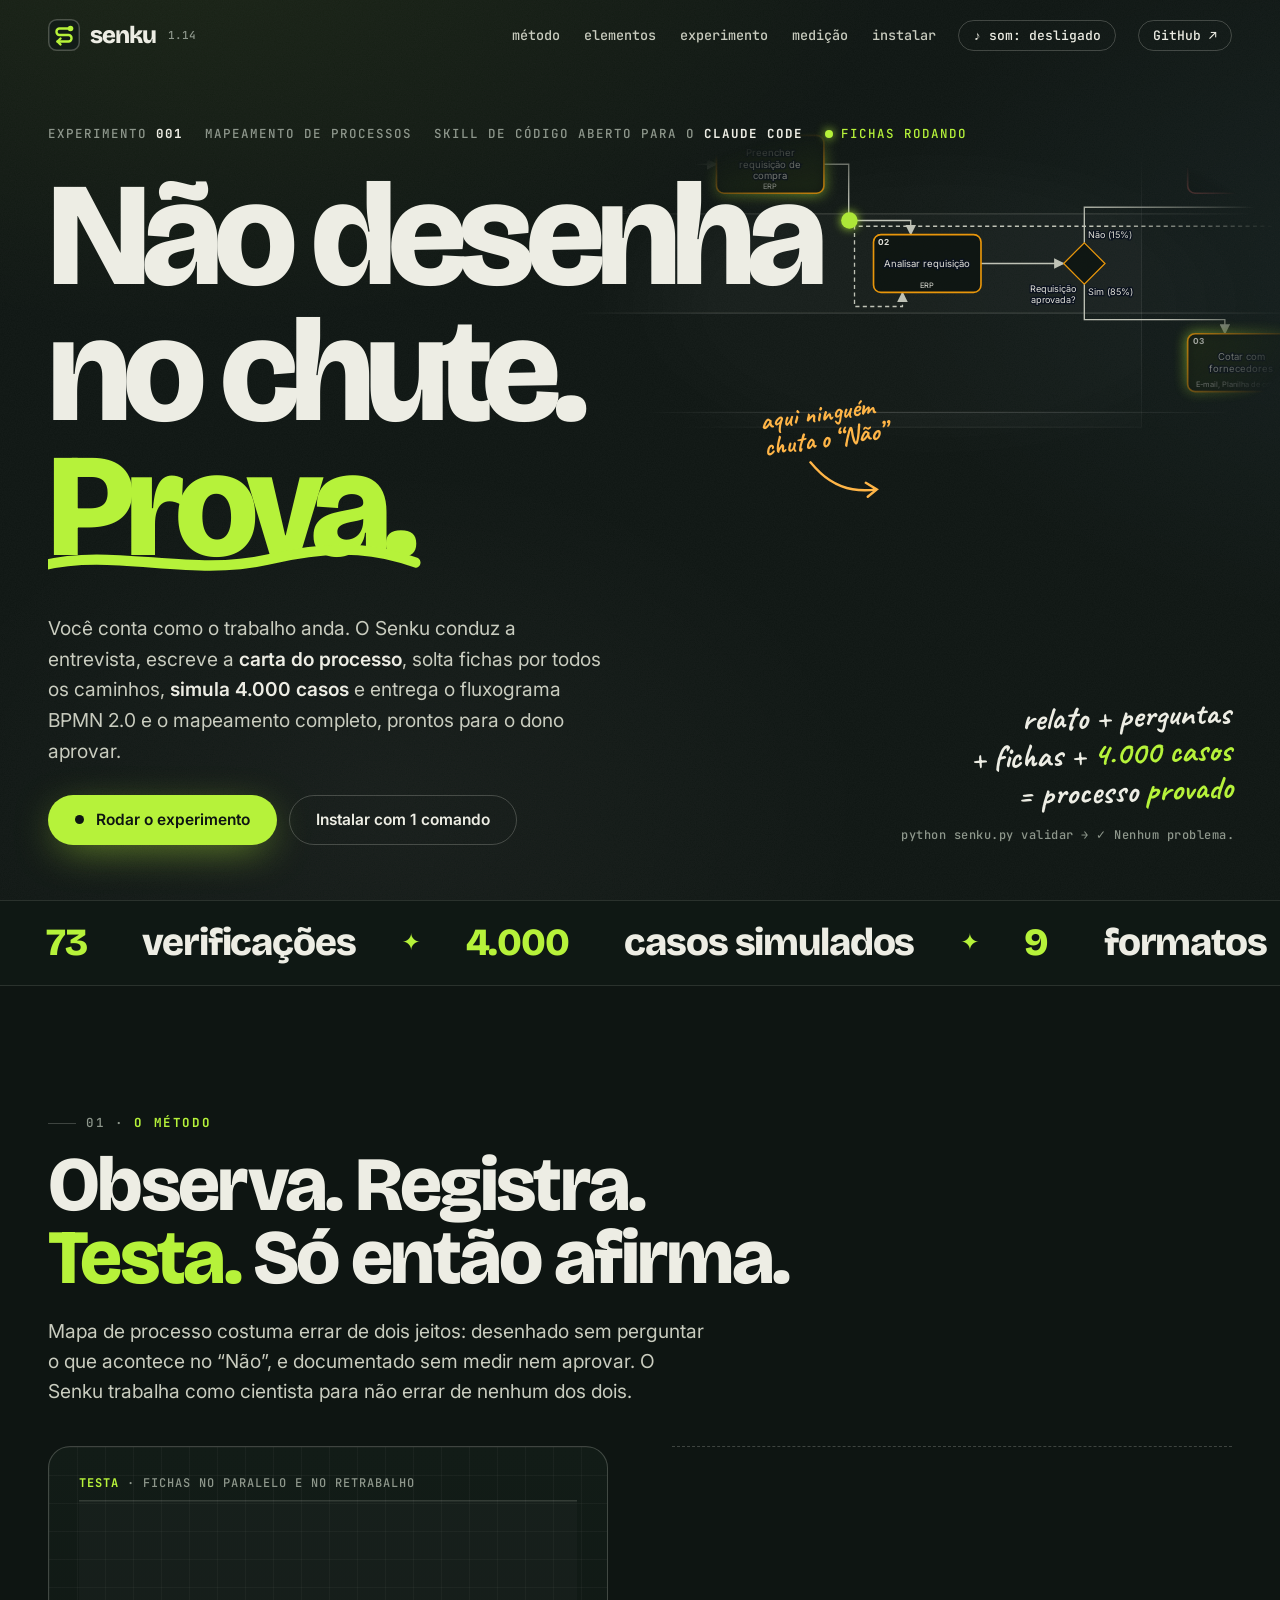
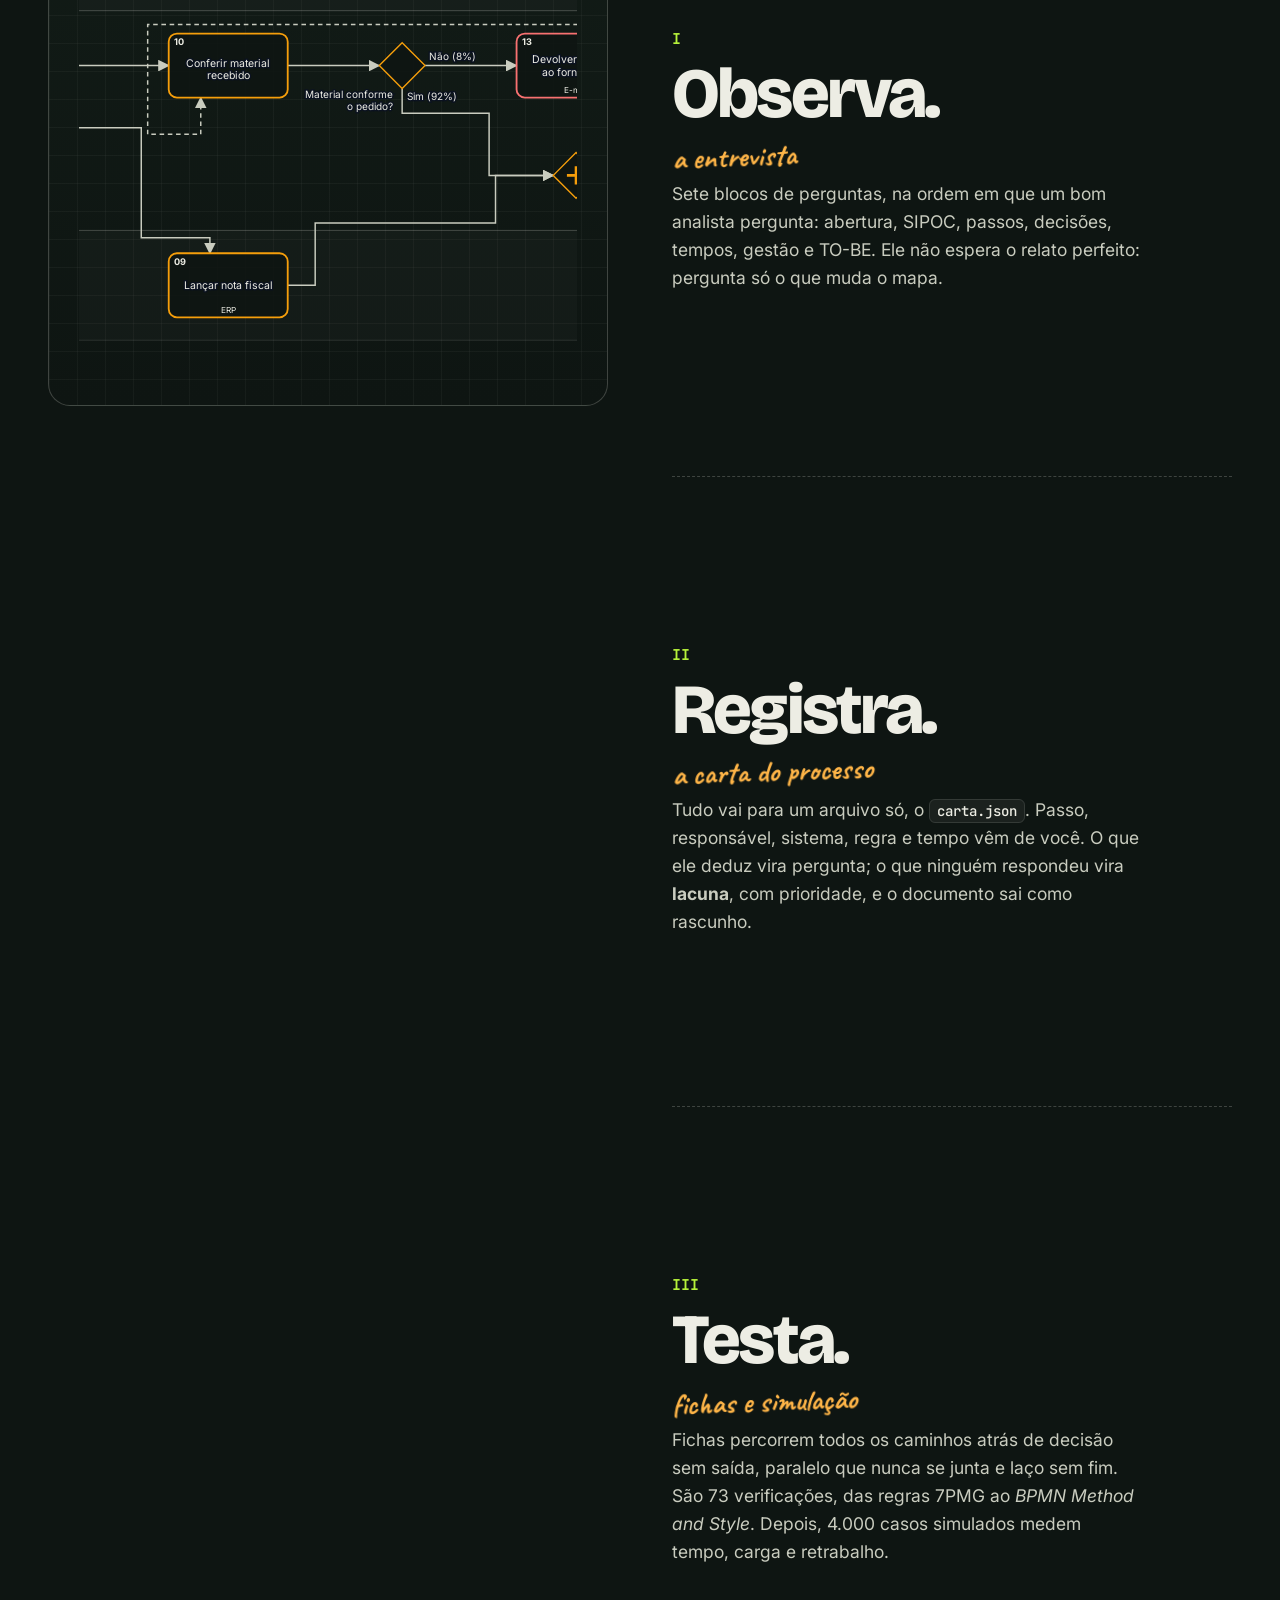
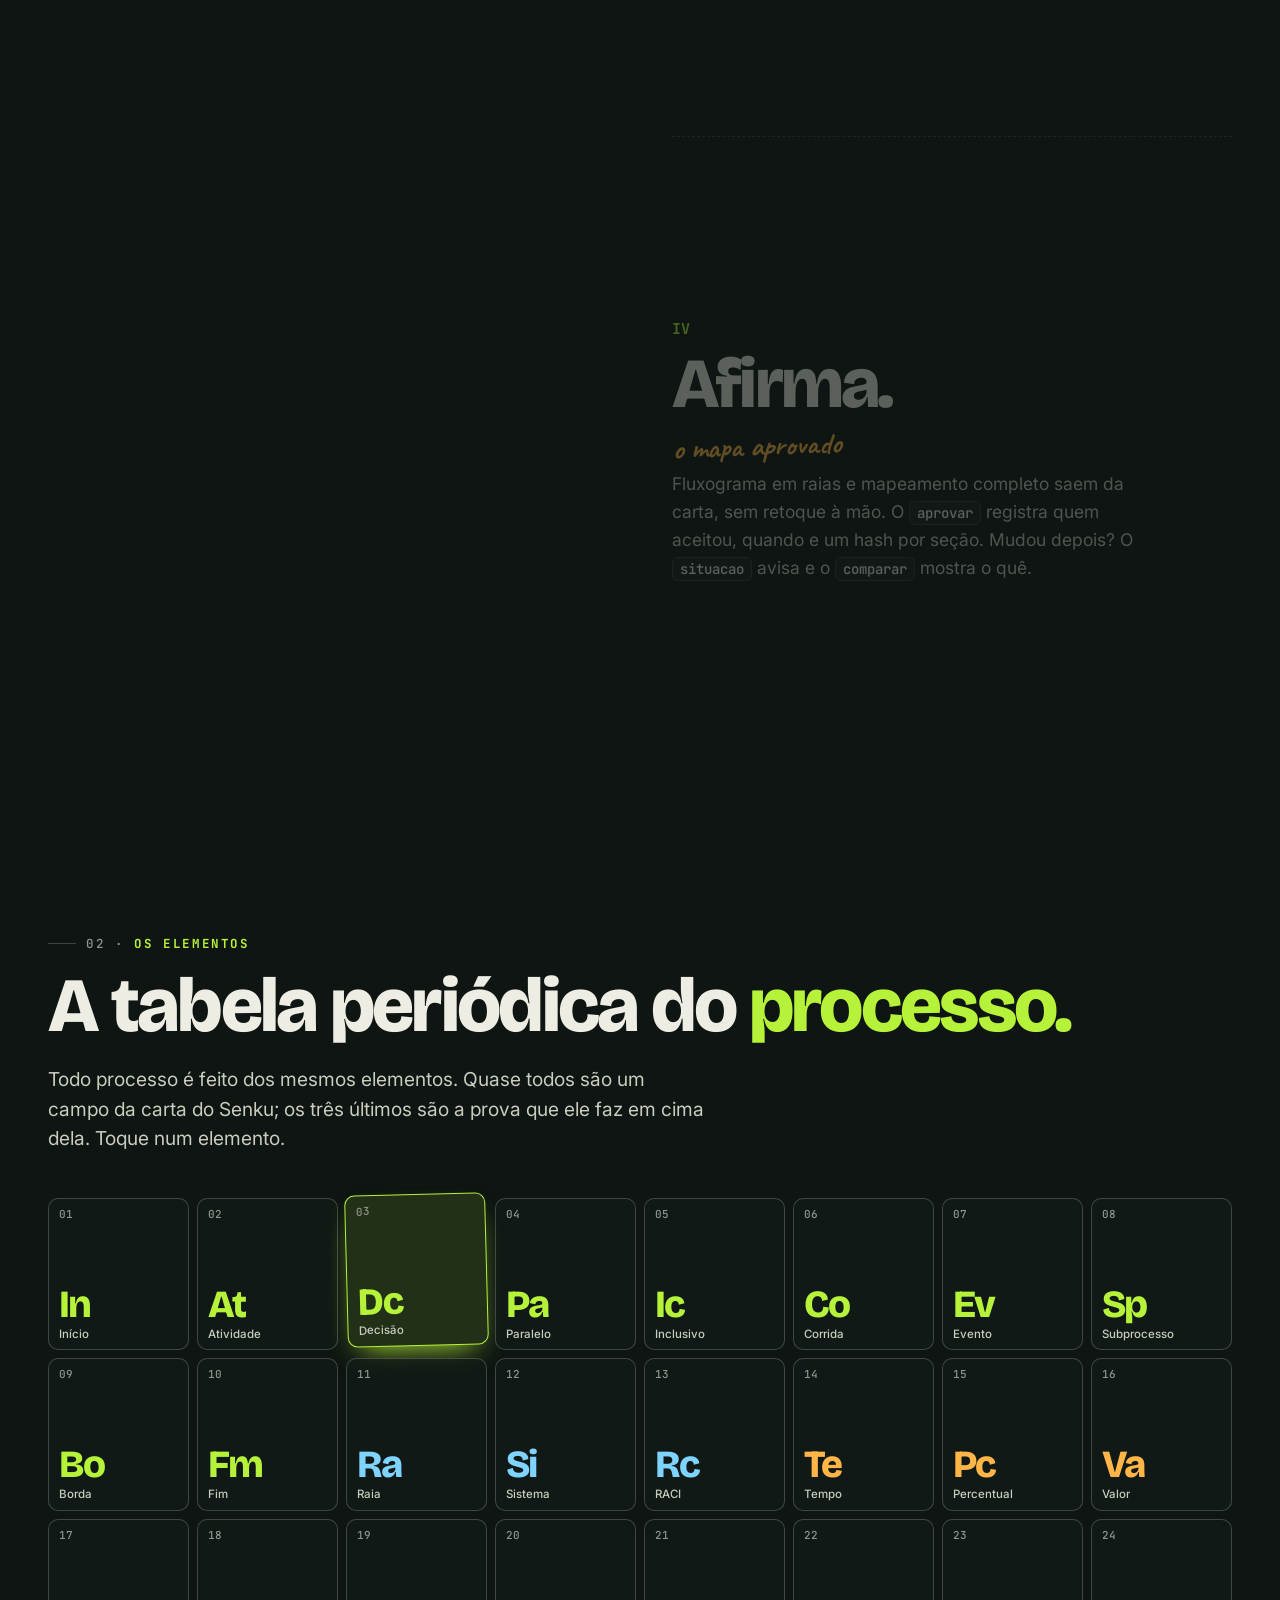
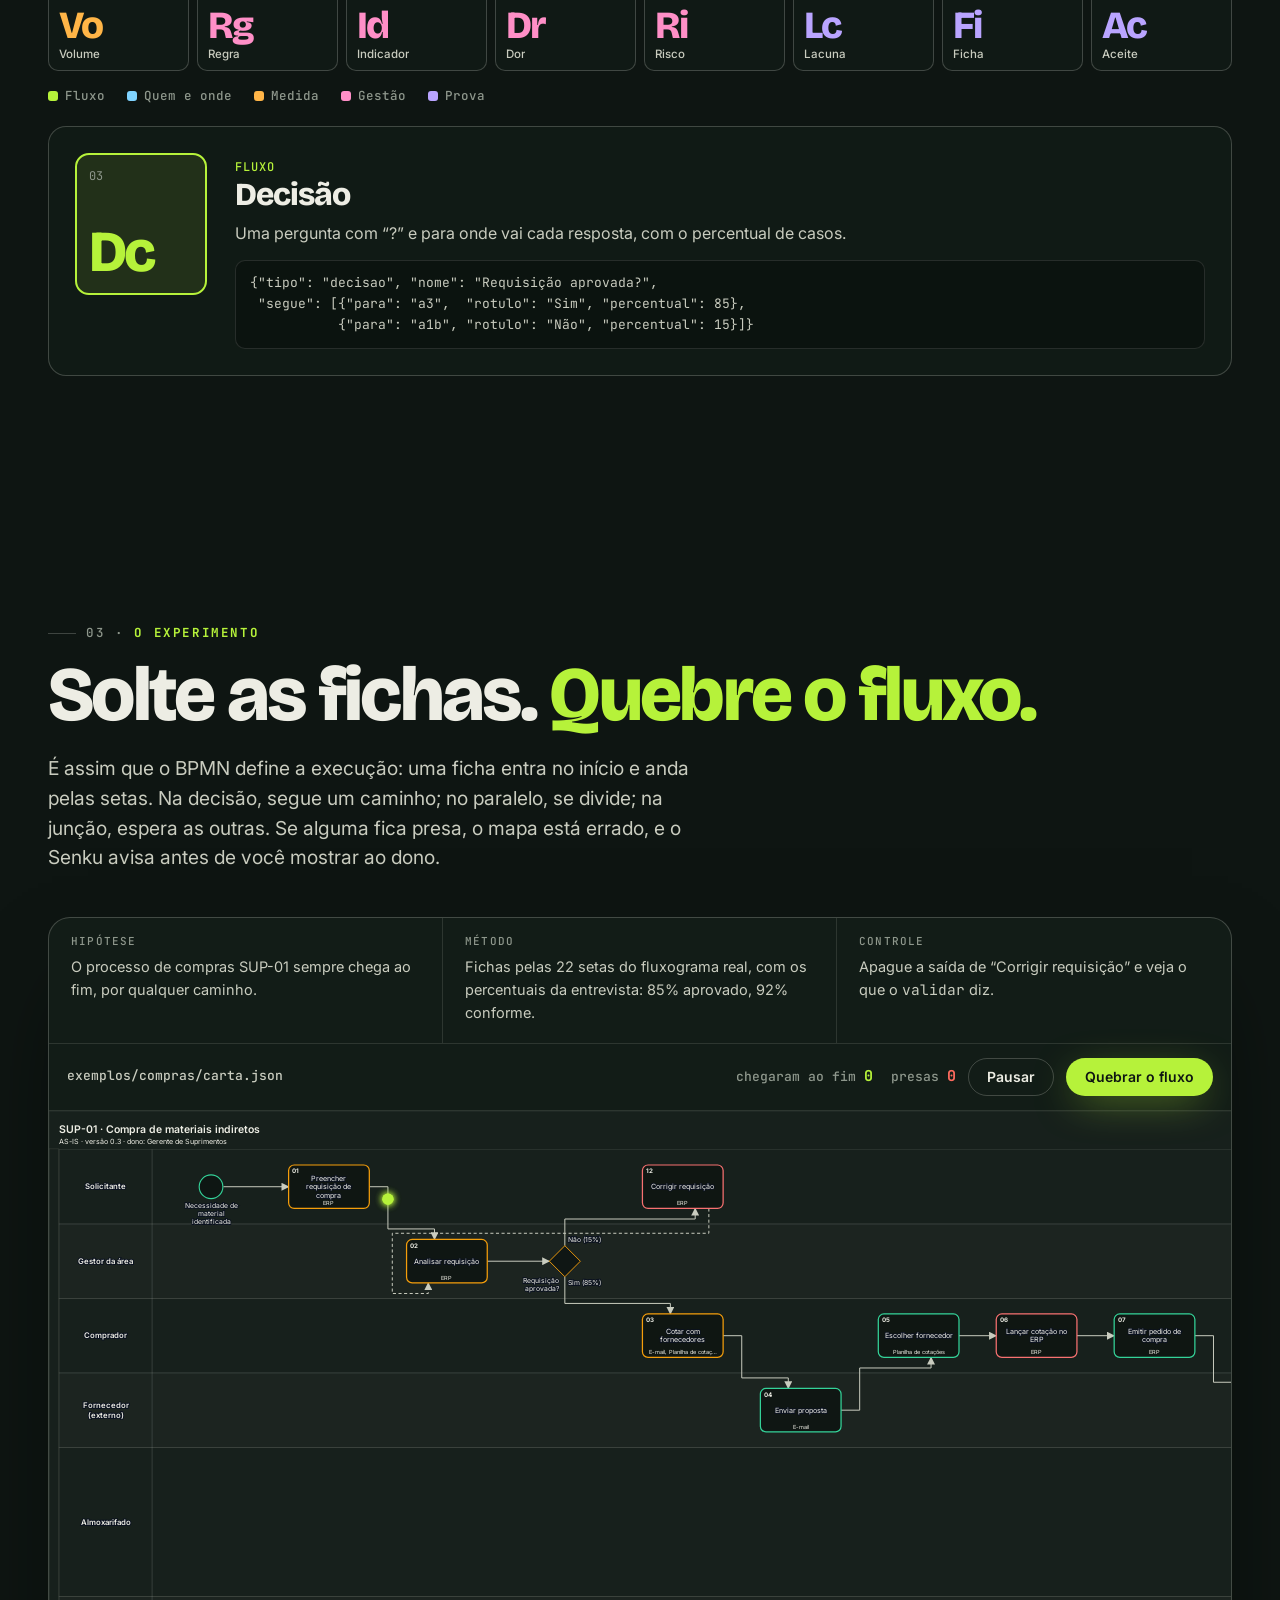
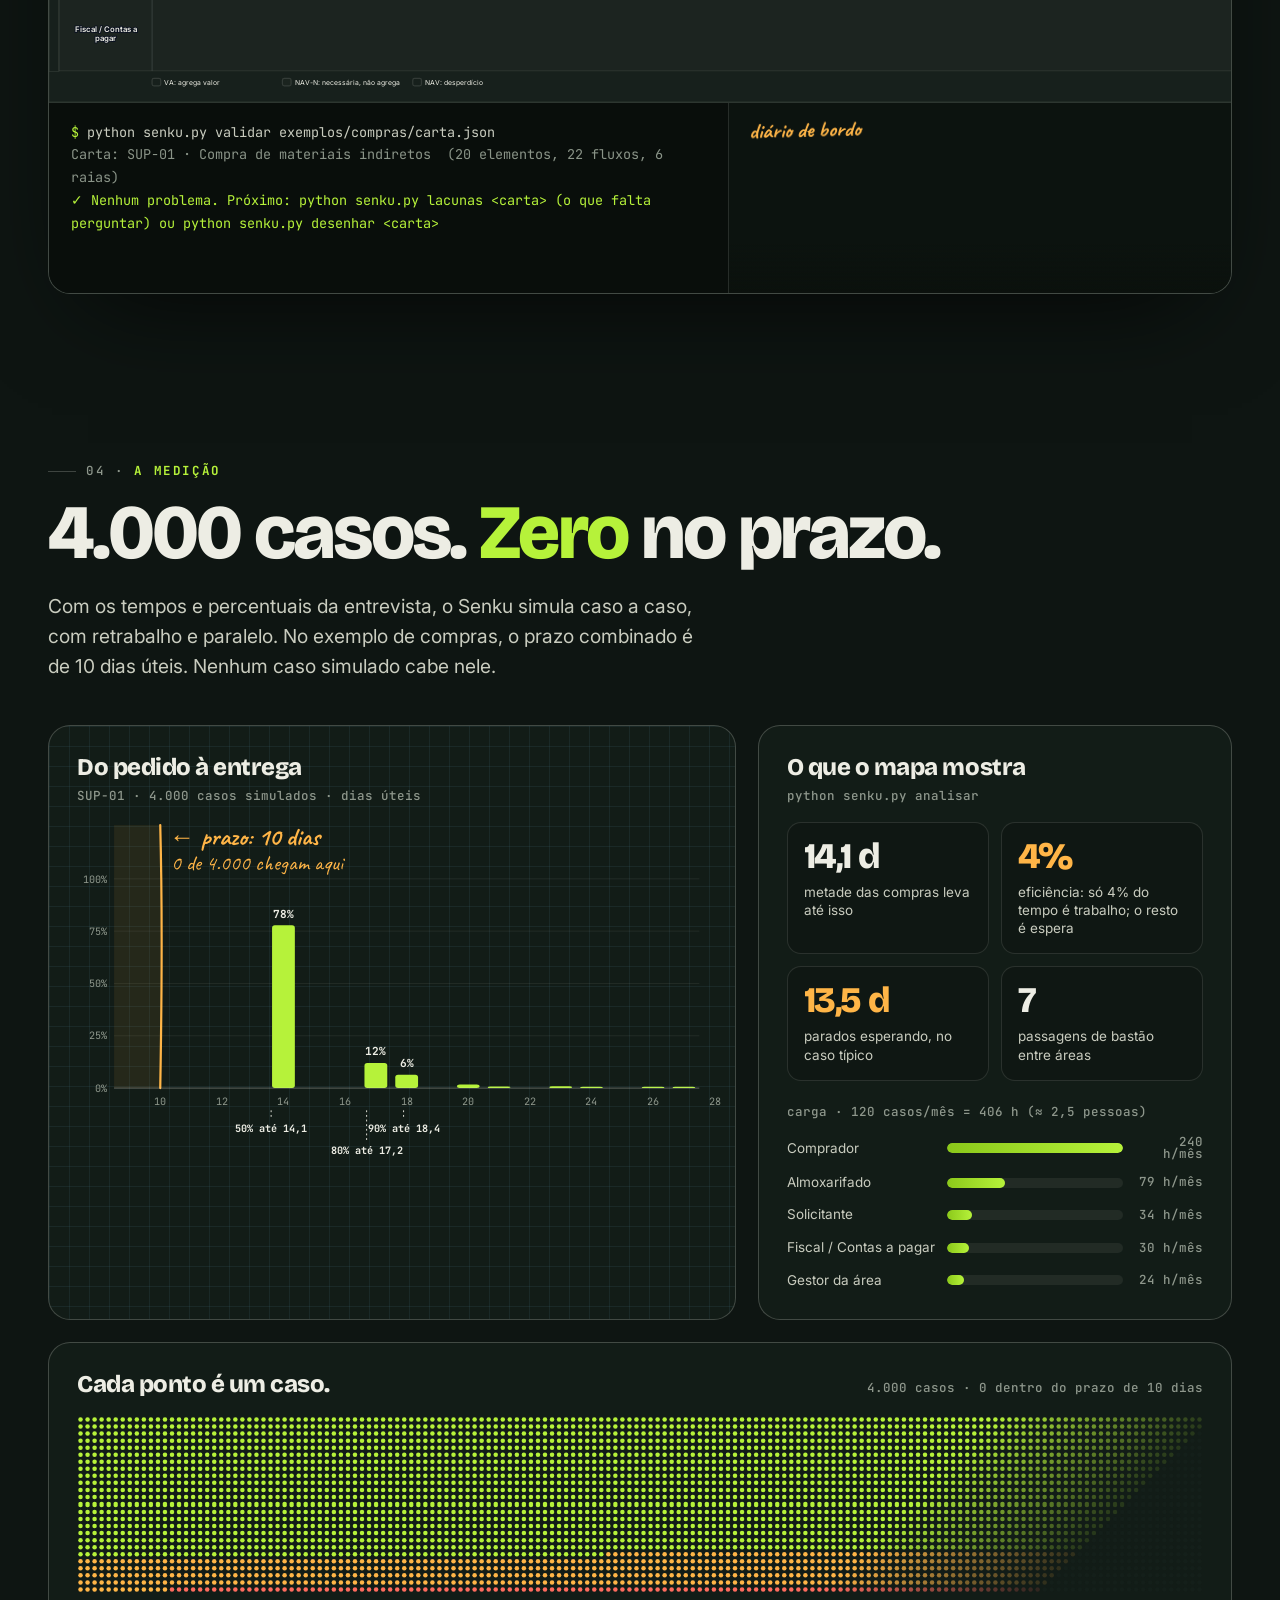
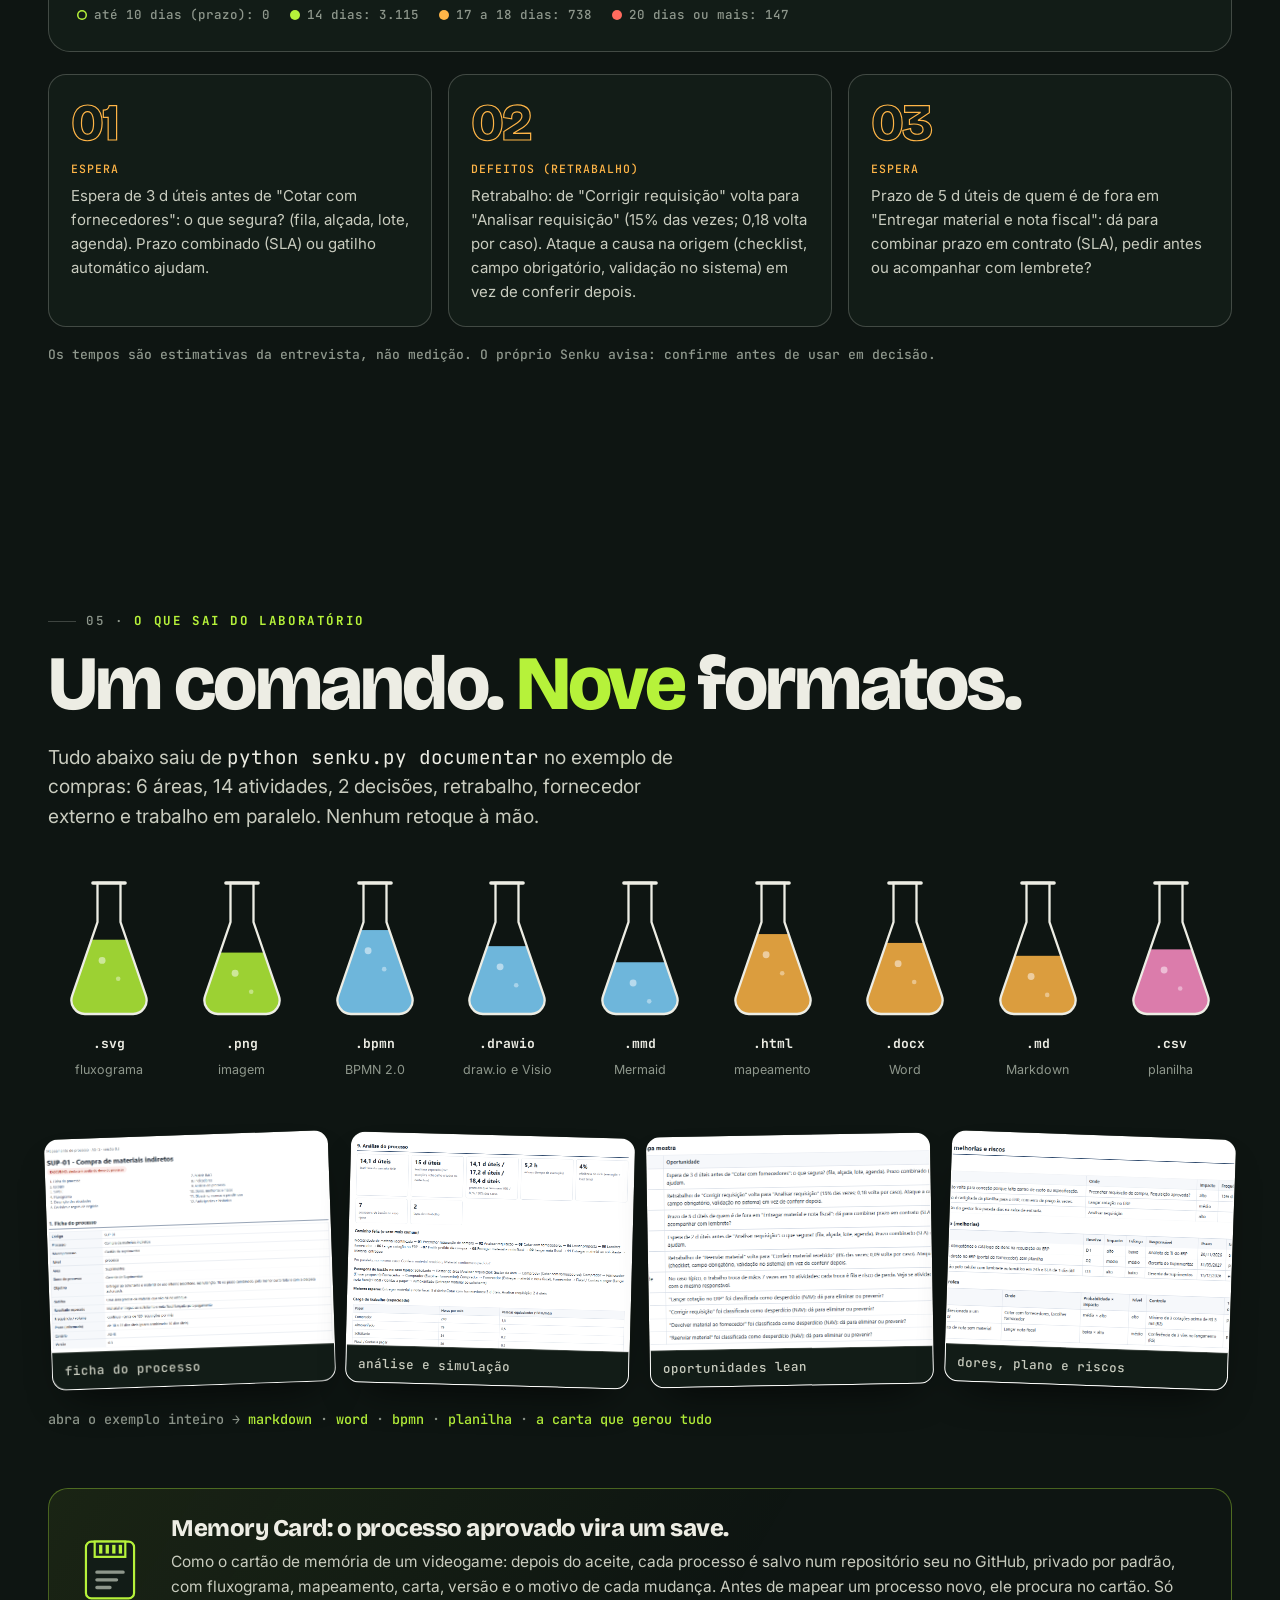
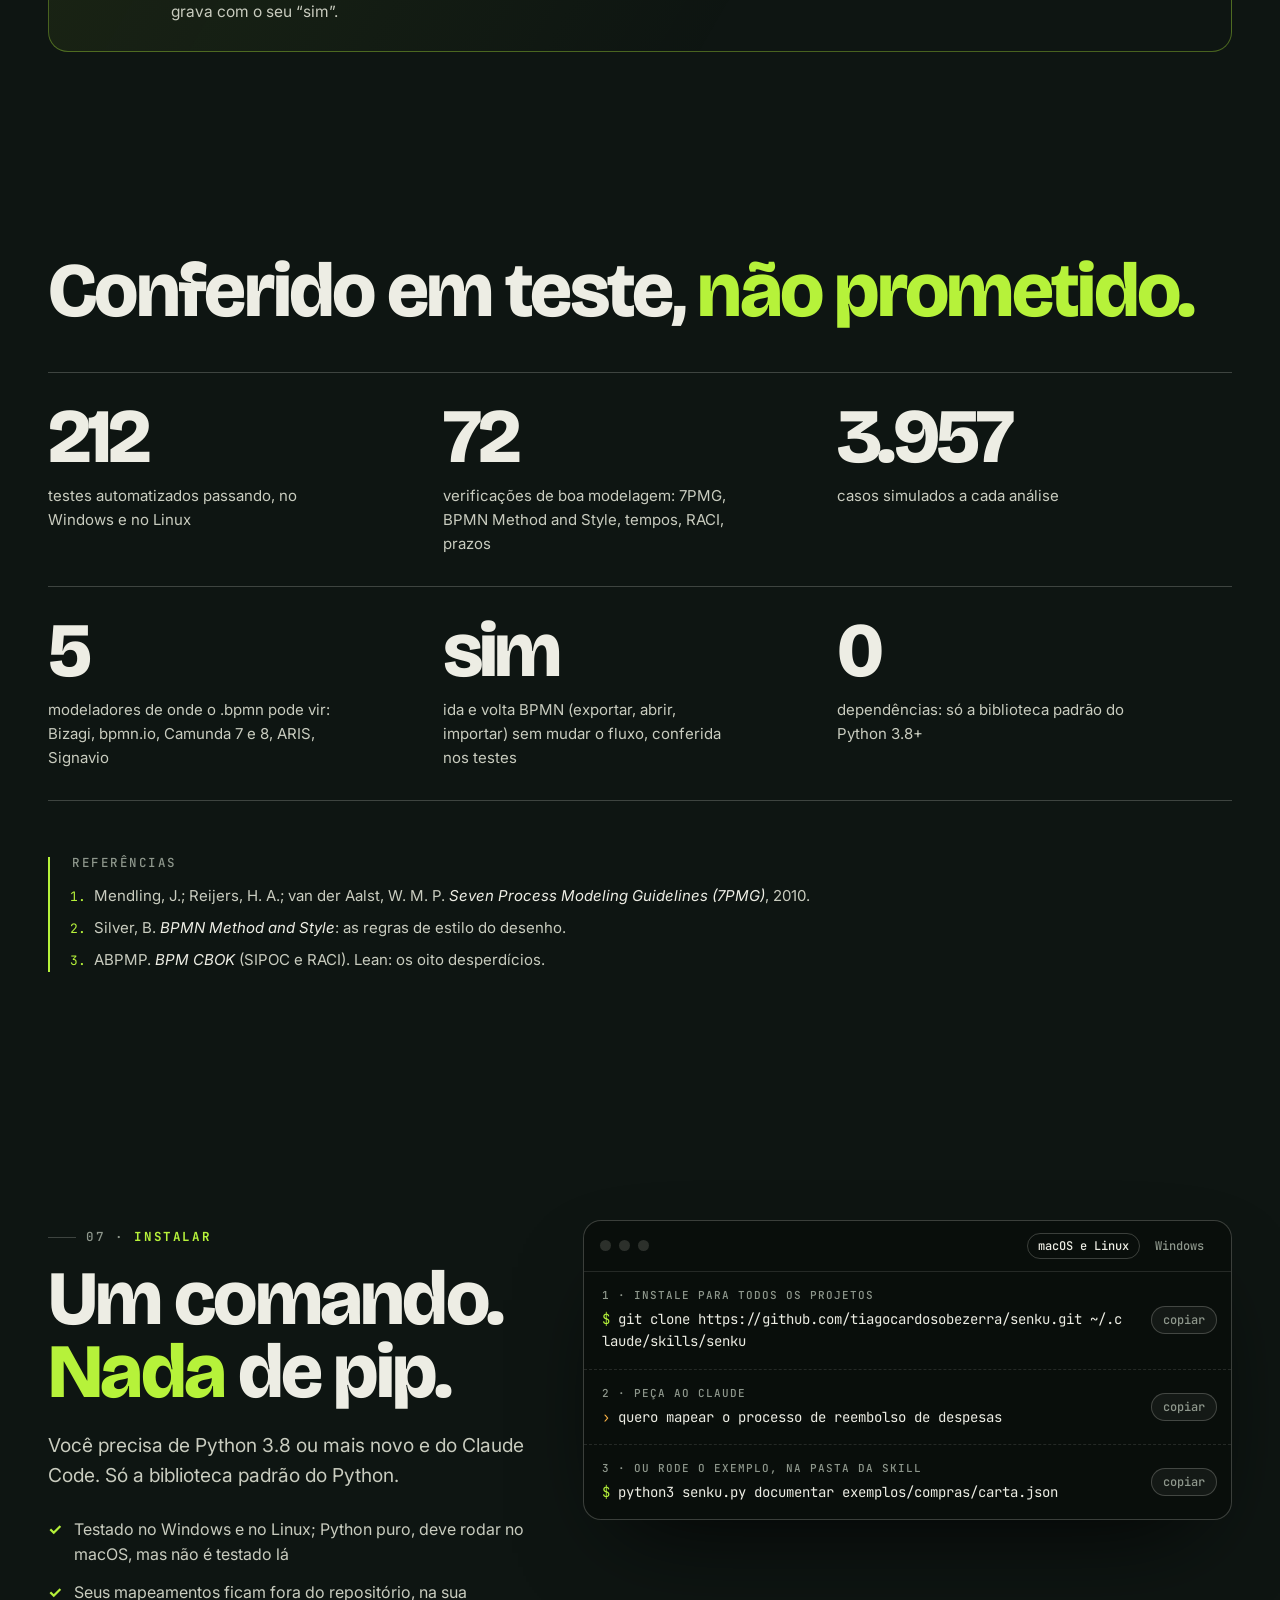
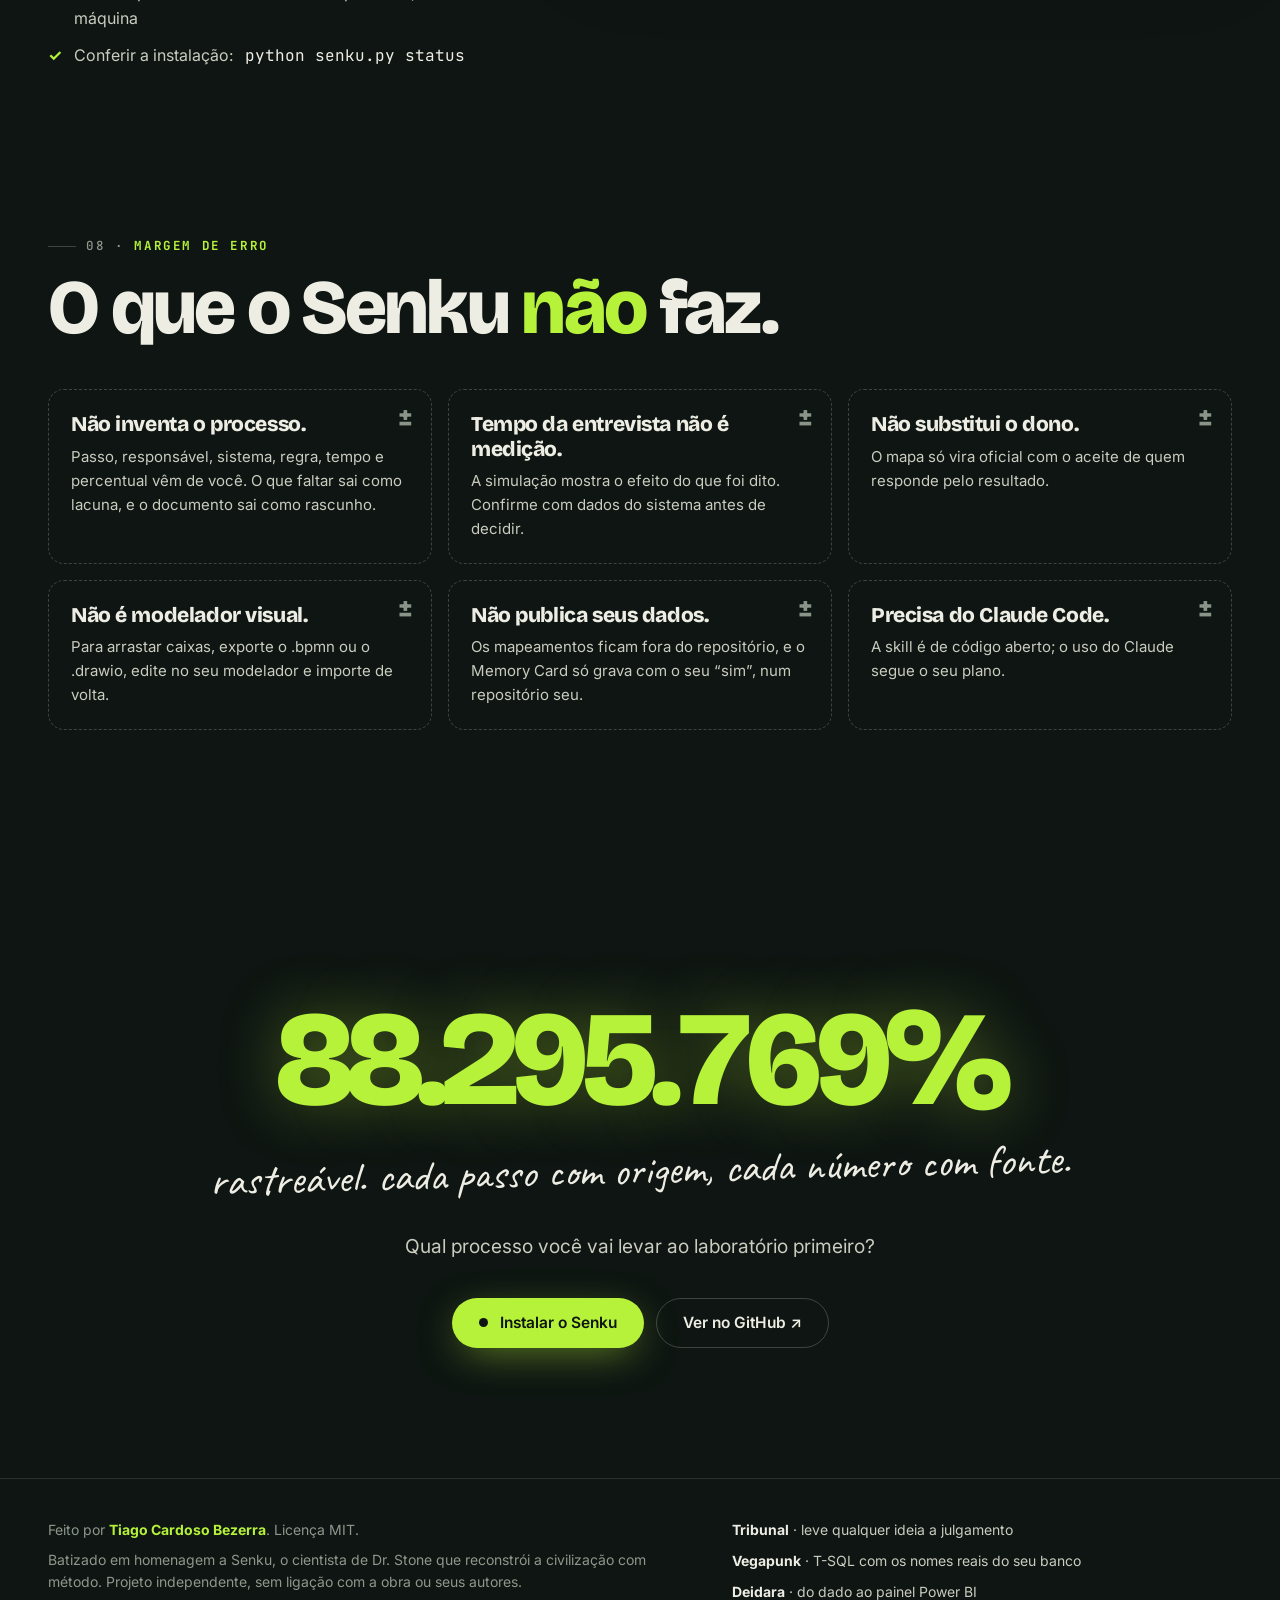
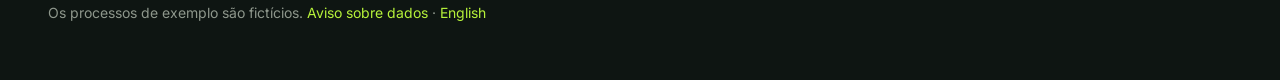
==== commit 17c9ea6d: "Merge laboratorio: project page rebuilt as a science lab" ====
--- a/docs/index.html
+++ b/docs/index.html
@@ -21,7 +21,7 @@
 <style>
 :root{
   --board:#0E1512; --board2:#121C17; --board3:#18241E; --line:rgba(237,237,228,.12); --line2:rgba(237,237,228,.22);
-  --chalk:#EDEDE4; --chalk2:#C9CCBF; --dust:#8E978C; --faint:#5E685F;
+  --chalk:#EDEDE4; --chalk2:#C9CCBF; --dust:#8E978C; --faint:#8A9488;
   --lime:#B6F23A; --lime2:#8BC81A; --amb:#FFB547; --red:#FF6B5E; --sky:#7FD3FF; --pink:#FF8FC7; --vio:#B9A4FF;
   --dp:'Bricolage Grotesque','Inter',system-ui,sans-serif; --tx:'Inter',system-ui,-apple-system,'Segoe UI',sans-serif;
   --hw:'Caveat','Comic Sans MS',cursive; --mo:'JetBrains Mono',ui-monospace,Consolas,monospace;
@@ -382,7 +382,7 @@
 <header class="hero" id="topo">
   <div class="wrap">
     <div class="exp">
-      <span>Experimento <b>nº 001</b></span>
+      <span>Experimento <b>001</b></span>
       <span>Mapeamento de processos</span>
       <span>Skill de código aberto para o <b>Claude Code</b></span>
       <span class="live">fichas rodando</span>
@@ -410,9 +410,9 @@
   </div>
 </header>
 
-<div class="ticker" aria-label="Números do Senku">
-  <div class="tr" id="tick">
-    <span><b>73</b>verificações</span><span><b>4.000</b>casos simulados</span><span><b>9</b>formatos</span><span><b>5</b>modeladores</span><span><b>0</b>dependências</span><span><b>214</b>testes</span><span>dez bilhões por cento rastreável</span>
+<div class="ticker" role="marquee" aria-label="73 verificações, 4.000 casos simulados, 9 formatos, 5 modeladores, 0 dependências, 214 testes">
+  <div class="tr" id="tick" aria-hidden="true">
+    <span><b>73</b>verificações</span><span><b>4.000</b>casos simulados</span><span><b>9</b>formatos</span><span><b>5</b>modeladores</span><span><b>0</b>dependências</span><span><b>214</b>testes</span><span>dez bilhões por cento rastreável, como diria o Senku</span>
   </div>
 </div>
 
@@ -426,7 +426,7 @@
         <div class="cena on" data-c="0">
           <span class="k"><b>observa</b> · a entrevista</span>
           <div class="bolhas">
-            <div class="bolha v"><small>você</small>O pedido chega por e-mail, o comprador cota com três fornecedores e, acima de R$ 5 mil, o gerente aprova.</div>
+            <div class="bolha v"><small>você</small>O pedido entra pelo ERP, o gestor da área aprova e, acima de R$ 5 mil, o comprador cota com três fornecedores.</div>
             <div class="bolha s"><small>senku</small>Quem aprova quando o gerente está de férias?</div>
             <div class="bolha s"><small>senku</small>Quanto tempo o pedido espera antes da cotação?</div>
             <div class="bolha v"><small>você</small>Uns 3 dias… depende da fila.</div>
@@ -447,7 +447,7 @@
             <div class="row"><span>processo</span><b>SUP-01</b></div>
             <div class="row"><span>por</span><b>Gerente de Suprimentos</b></div>
             <div class="row"><span>registro</span><b>hash por seção</b></div>
-            <div class="row"><span>mudou depois?</span><b>situacao avisa</b></div>
+            <div class="row"><span>mudou depois?</span><b>o comando situacao avisa</b></div>
             <div class="row" style="border:0"><span>salvo em</span><b>Memory Card</b></div>
           </div>
         </div>
@@ -478,7 +478,7 @@
   <div class="wrap">
     <span class="label rv">02 · <b>Os elementos</b></span>
     <h2 class="t rv">A tabela periódica do <em>processo.</em></h2>
-    <p class="lead rv">Todo processo é feito dos mesmos elementos. A carta do Senku tem um campo para cada um, e é com eles que ele desenha, mede e pergunta. Toque num elemento.</p>
+    <p class="lead rv">Todo processo é feito dos mesmos elementos. Quase todos são um campo da carta do Senku; os três últimos são a prova que ele faz em cima dela. Toque num elemento.</p>
     <div class="tabela rv" id="tabela" role="group" aria-label="Elementos da carta do processo"></div>
     <div class="legenda rv" id="legenda"></div>
     <div class="ficha-el rv" id="fichaEl" aria-live="polite"></div>
@@ -498,8 +498,8 @@
       </div>
       <div class="lab-bar">
         <div class="t">exemplos/compras/carta.json</div>
-        <div class="cnt" aria-live="polite"><span>chegaram ao fim <b id="cFim">0</b></span><span class="bad">presas <b id="cPresa">0</b></span></div>
-        <button class="btn btn-ghost btn-sm mag" type="button" id="bRodar" aria-pressed="true">Pausar</button>
+        <div class="cnt"><span>chegaram ao fim <b id="cFim">0</b></span><span class="bad">presas <b id="cPresa">0</b></span></div>
+        <button class="btn btn-ghost btn-sm mag" type="button" id="bRodar">Pausar</button>
         <button class="btn btn-lime btn-sm mag" type="button" id="bQuebrar" aria-pressed="false">Quebrar o fluxo</button>
       </div>
       <div class="diagram" id="provaDiagram" tabindex="0" role="img" aria-label="Fluxograma em raias do processo SUP-01, compra de materiais indiretos: seis raias, 14 atividades, 2 decisões e 2 paralelos, com fichas percorrendo os caminhos. Arraste para o lado para ver o mapa inteiro."><div class="inner"></div></div>
@@ -580,7 +580,7 @@
       <ol>
         <li>Mendling, J.; Reijers, H. A.; van der Aalst, W. M. P. <i>Seven Process Modeling Guidelines (7PMG)</i>, 2010.</li>
         <li>Silver, B. <i>BPMN Method and Style</i>: as regras de estilo do desenho.</li>
-        <li>ABPMP. <i>BPM CBOK</i>; SIPOC, RACI e os oito desperdícios do Lean.</li>
+        <li>ABPMP. <i>BPM CBOK</i> (SIPOC e RACI). Lean: os oito desperdícios.</li>
       </ol>
     </div>
   </div>
@@ -593,7 +593,7 @@
       <h2 class="t rv">Um comando. <em>Nada</em> de pip.</h2>
       <p class="lead rv">Você precisa de Python 3.8 ou mais novo e do Claude Code. Só a biblioteca padrão do Python.</p>
       <div class="req rv">
-        <div>Testado no Windows e no Linux; Python puro, roda também no macOS</div>
+        <div>Testado no Windows e no Linux; Python puro, deve rodar no macOS, mas não é testado lá</div>
         <div>Seus mapeamentos ficam fora do repositório, na sua máquina</div>
         <div>Conferir a instalação: <span class="mono" style="color:var(--chalk)">python senku.py status</span></div>
       </div>
@@ -724,7 +724,7 @@
   '  <span class="jk">"papel"</span>: <span class="s">"compras"</span>,',
   '  <span class="jk">"tempo"</span>: {<span class="jk">"execucao"</span>: <span class="s">"1h"</span>,',
   '           <span class="jk">"espera"</span>: <span class="s">"3d"</span>},',
-  '  <span class="jk">"valor"</span>: <span class="s">"VA"</span>,',
+  '  <span class="jk">"valor"</span>: <span class="s">"NAV-N"</span>,',
   '  <span class="jk">"raci"</span>: <span class="lac">?? quem responde (A)?</span>',
   '}', '',
   '<span class="c">$ python senku.py lacunas carta.json</span>',
@@ -741,7 +741,7 @@
 const GR = {fluxo:['Fluxo','#B6F23A'], quem:['Quem e onde','#7FD3FF'], medida:['Medida','#FFB547'], gestao:['Gestão','#FF8FC7'], prova:['Prova','#B9A4FF']};
 const EL = [
   ['In','Início','fluxo','O estado que dispara o processo: “Necessidade de material identificada”.','{"id": "inicio", "tipo": "inicio",\n "nome": "Necessidade de material identificada"}'],
-  ['At','Atividade','fluxo','Um passo de trabalho, com verbo e objeto: “Cotar com fornecedores”.','{"id": "a3", "nome": "Cotar com fornecedores",\n "papel": "compras", "sistema": "erp"}'],
+  ['At','Atividade','fluxo','Um passo de trabalho, com verbo e objeto: “Cotar com fornecedores”.','{"id": "a3", "nome": "Cotar com fornecedores",\n "papel": "compras", "sistema": ["email", "planilha"]}'],
   ['Dc','Decisão','fluxo','Uma pergunta com “?” e para onde vai cada resposta, com o percentual de casos.','{"tipo": "decisao", "nome": "Requisição aprovada?",\n "segue": [{"para": "a3",  "rotulo": "Sim", "percentual": 85},\n           {"para": "a1b", "rotulo": "Não", "percentual": 15}]}'],
   ['Pa','Paralelo','fluxo','Trabalho que acontece ao mesmo tempo, por pessoas diferentes, e se junta depois.','{"id": "p1", "tipo": "paralelo", "segue": ["a8", "a9"]}'],
   ['Ic','Inclusivo','fluxo','Um ou mais caminhos ao mesmo tempo, conforme a condição de cada um.','{"tipo": "inclusivo", "segue": [...]}'],
@@ -802,7 +802,7 @@
 function medicao(){
   const T = D.tempos_dias, H = D.histograma; if (!T || !H) return;
   const total = H.reduce((s, h) => s + h[1], 0);
-  const noPrazo = H.filter(h => h[0] < 10).reduce((s, h) => s + h[1], 0);
+  const noPrazo = H.filter(h => h[0] <= 10).reduce((s, h) => s + h[1], 0);
   const d0 = 9, d1 = 28, W = 680, Hh = 380, L = 40, B = 84, top = 70;
   const x = d => L + (d - d0) / (d1 - d0) * (W - L - 8);
   const y = p => top + (1 - p / 100) * (Hh - top - B);
@@ -826,7 +826,7 @@
   $('#hist').innerHTML = s + '</svg>';
   quando($('#hist'), () => $$('#hist animate').forEach(a => a.beginElement()), .35);
 
-  const K = [[fmt(T.p50) + ' d','metade das compras termina em até isso',false],[T.eficiencia_pct + '%','eficiência: ' + fmt(T.execucao_h) + ' h de trabalho em ' + fmt(T.lead_time) + ' dias úteis',true],[fmt(T.espera) + ' d','parados esperando, no caso típico',true],[String(D.passagens_caso),'passagens de bastão entre áreas',false]];
+  const K = [[fmt(T.p50) + ' d','metade das compras leva até isso',false],[T.eficiencia_pct + '%','eficiência: só ' + T.eficiencia_pct + '% do tempo é trabalho; o resto é espera',true],[fmt(T.espera) + ' d','parados esperando, no caso típico',true],[String(D.passagens_caso),'passagens de bastão entre áreas',false]];
   $('#kpis').innerHTML = K.map(([b, t, w]) => `<div class="kpi${w?' w':''}"><b>${b}</b><span>${esc(t)}</span></div>`).join('');
   const C = D.carga, mx = Math.max(...C.por_papel.map(p => p[1]));
   $('#cargaSub').textContent = `carga · ${Math.round(C.casos_mes)} casos/mês = ${C.horas_mes} h (≈ ${fmt(C.pessoas)} pessoas)`;
@@ -835,8 +835,8 @@
   $('#opps').innerHTML = D.oportunidades.slice(0, 3).map((o, i) => `<div class="opp"><span class="n">0${i+1}</span><span class="g">${esc(o.desperdicio)}</span><p>${esc(o.texto)}</p></div>`).join('');
 
   /* 4.000 pontos: um por caso, na ordem da simulação agrupada por dia */
-  const FAIXAS = [[0, 9, '#B6F23A', 'até 10 dias (prazo)'], [10, 14, '#B6F23A', '14 dias'], [15, 18, '#FFB547', '17 a 18 dias'], [19, 99, '#FF6B5E', '20 dias ou mais']];
-  const cor = d => d <= 9 ? '#B6F23A' : d <= 14 ? '#B6F23A' : d <= 18 ? '#FFB547' : '#FF6B5E';
+  const FAIXAS = [[0, 10, '#B6F23A', 'até 10 dias (prazo)'], [11, 14, '#B6F23A', '14 dias'], [15, 18, '#FFB547', '17 a 18 dias'], [19, 99, '#FF6B5E', '20 dias ou mais']];
+  const cor = d => d <= 10 ? '#B6F23A' : d <= 14 ? '#B6F23A' : d <= 18 ? '#FFB547' : '#FF6B5E';
   const casos = []; H.forEach(([d, n]) => { for (let k = 0; k < n; k++) casos.push(d); });
   const conta = f => H.filter(([d]) => d >= f[0] && d <= f[1]).reduce((s, h) => s + h[1], 0);
   $('#casosSub').textContent = `${total.toLocaleString('pt-BR')} casos · ${noPrazo} dentro do prazo de 10 dias`;
@@ -983,7 +983,7 @@
   mh.iniciar(); mm.iniciar(); mp.iniciar();
   $('#bRodar').addEventListener('click', () => {
     mp.pausado = mp.rodando; mp.rodando = !mp.rodando;
-    $('#bRodar').textContent = mp.rodando ? 'Pausar' : 'Soltar fichas'; $('#bRodar').setAttribute('aria-pressed', mp.rodando);
+    $('#bRodar').textContent = mp.rodando ? 'Pausar' : 'Soltar fichas';
   });
   $('#bQuebrar').addEventListener('click', () => {
     const on = !mp.quebrado; mp.quebrar(on);
@@ -992,7 +992,7 @@
       $('#term').innerHTML = `<span class="p">$</span> <span class="dim"># a seta que sai de “Corrigir requisição” foi apagada. A próxima ficha vai pelo “Não”…</span>`;
       anota('vol', '<b>controle</b> seta de “Corrigir requisição” apagada');
       $('#provaDiagram').scrollTo({left: 320, behavior: calmo ? 'auto' : 'smooth'});
-      if (!mp.rodando){ mp.pausado = false; mp.rodando = true; $('#bRodar').textContent = 'Pausar'; $('#bRodar').setAttribute('aria-pressed', 'true'); }
+      if (!mp.rodando){ mp.pausado = false; mp.rodando = true; $('#bRodar').textContent = 'Pausar'; }
     } else { $('#cPresa').textContent = '0'; mp.presas = 0; $('#lab').classList.remove('falhou'); anota('ok', '<b>controle</b> fluxo consertado'); termOk(); }
   });
   const dg = $('#provaDiagram'); let arr = null;
